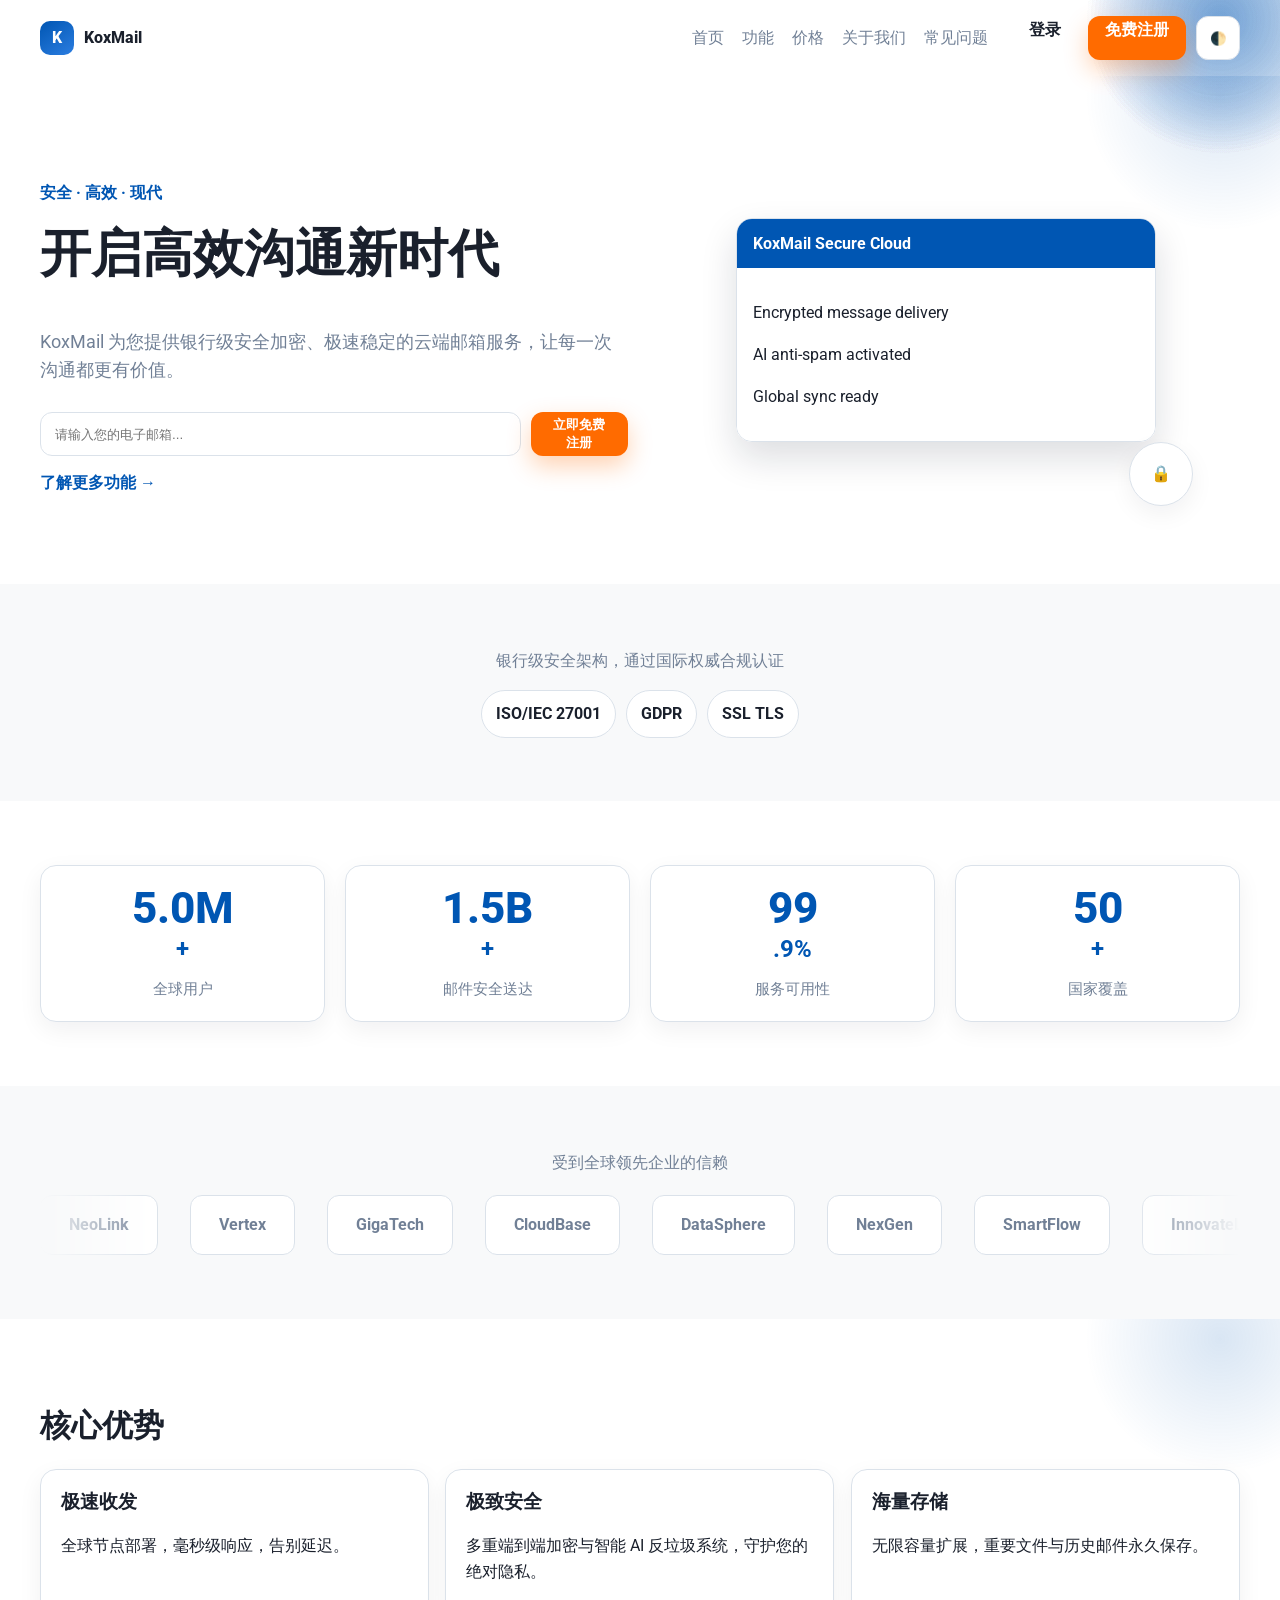
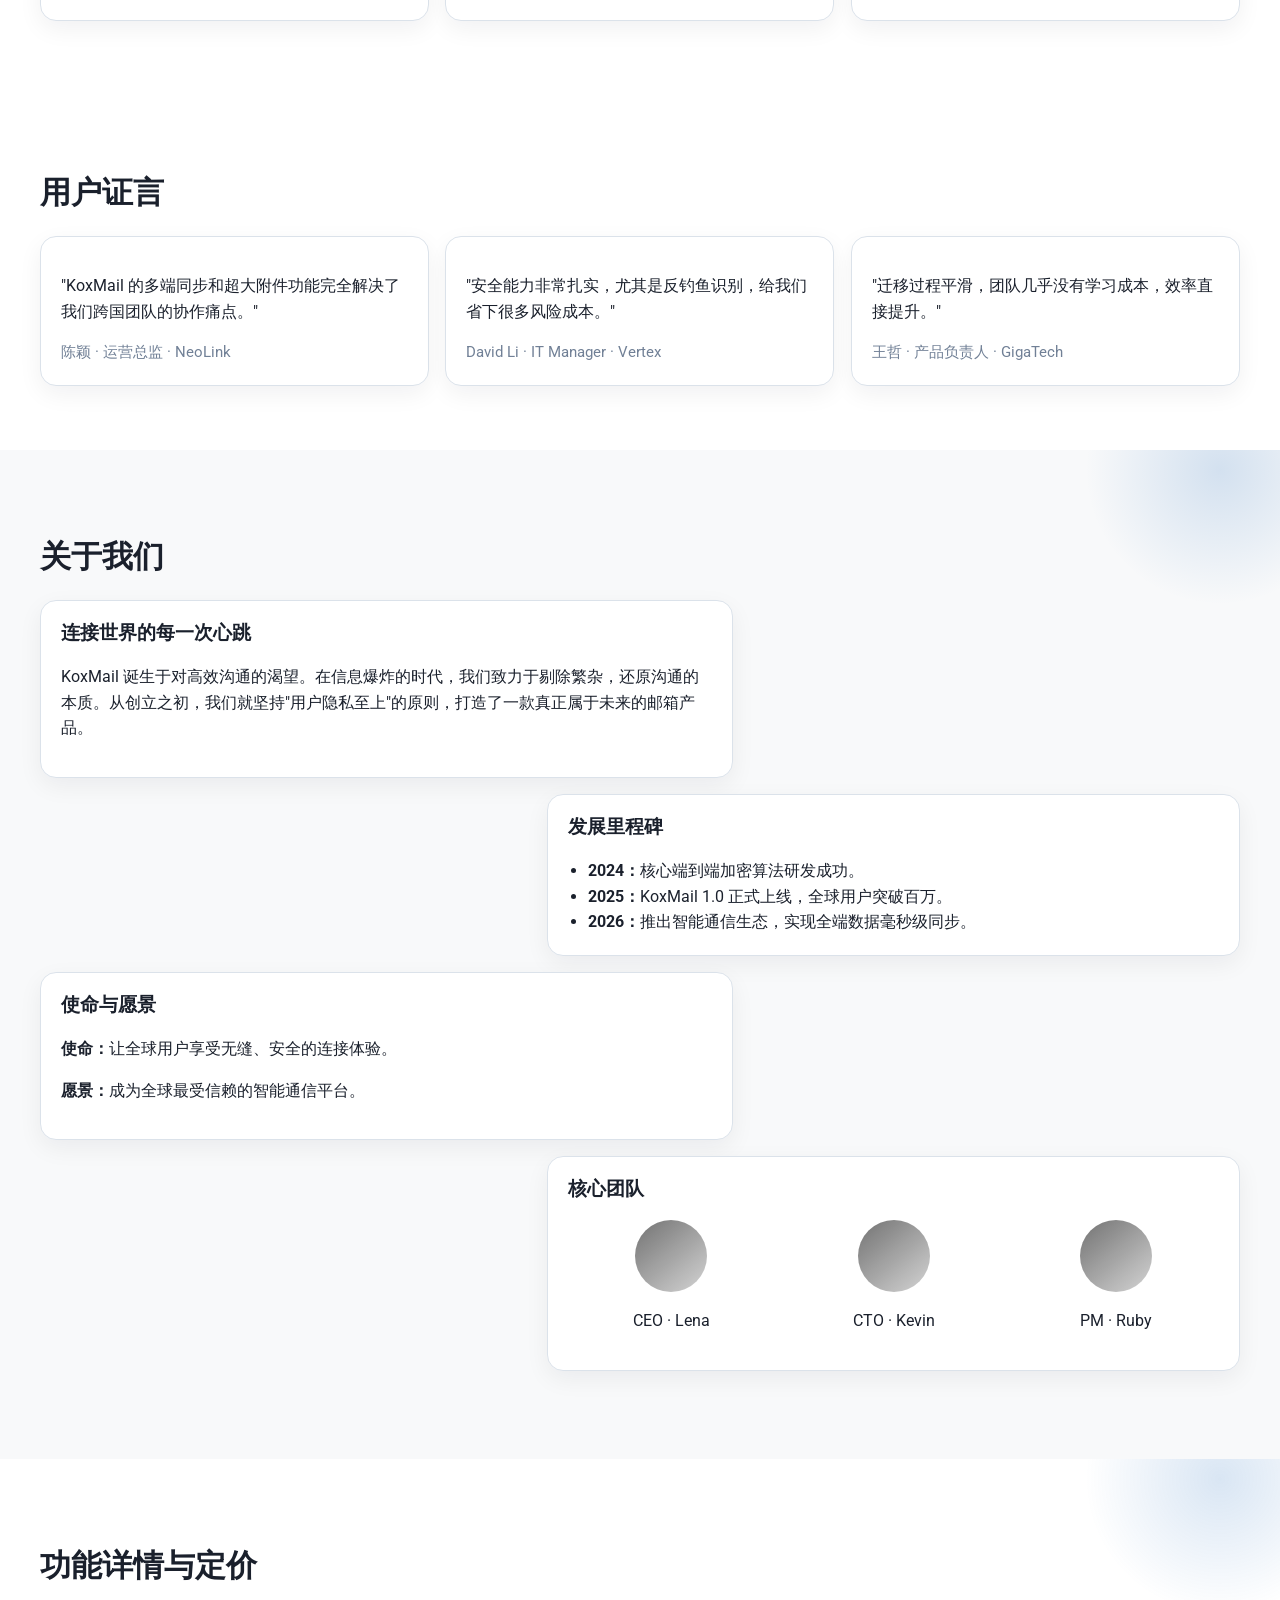
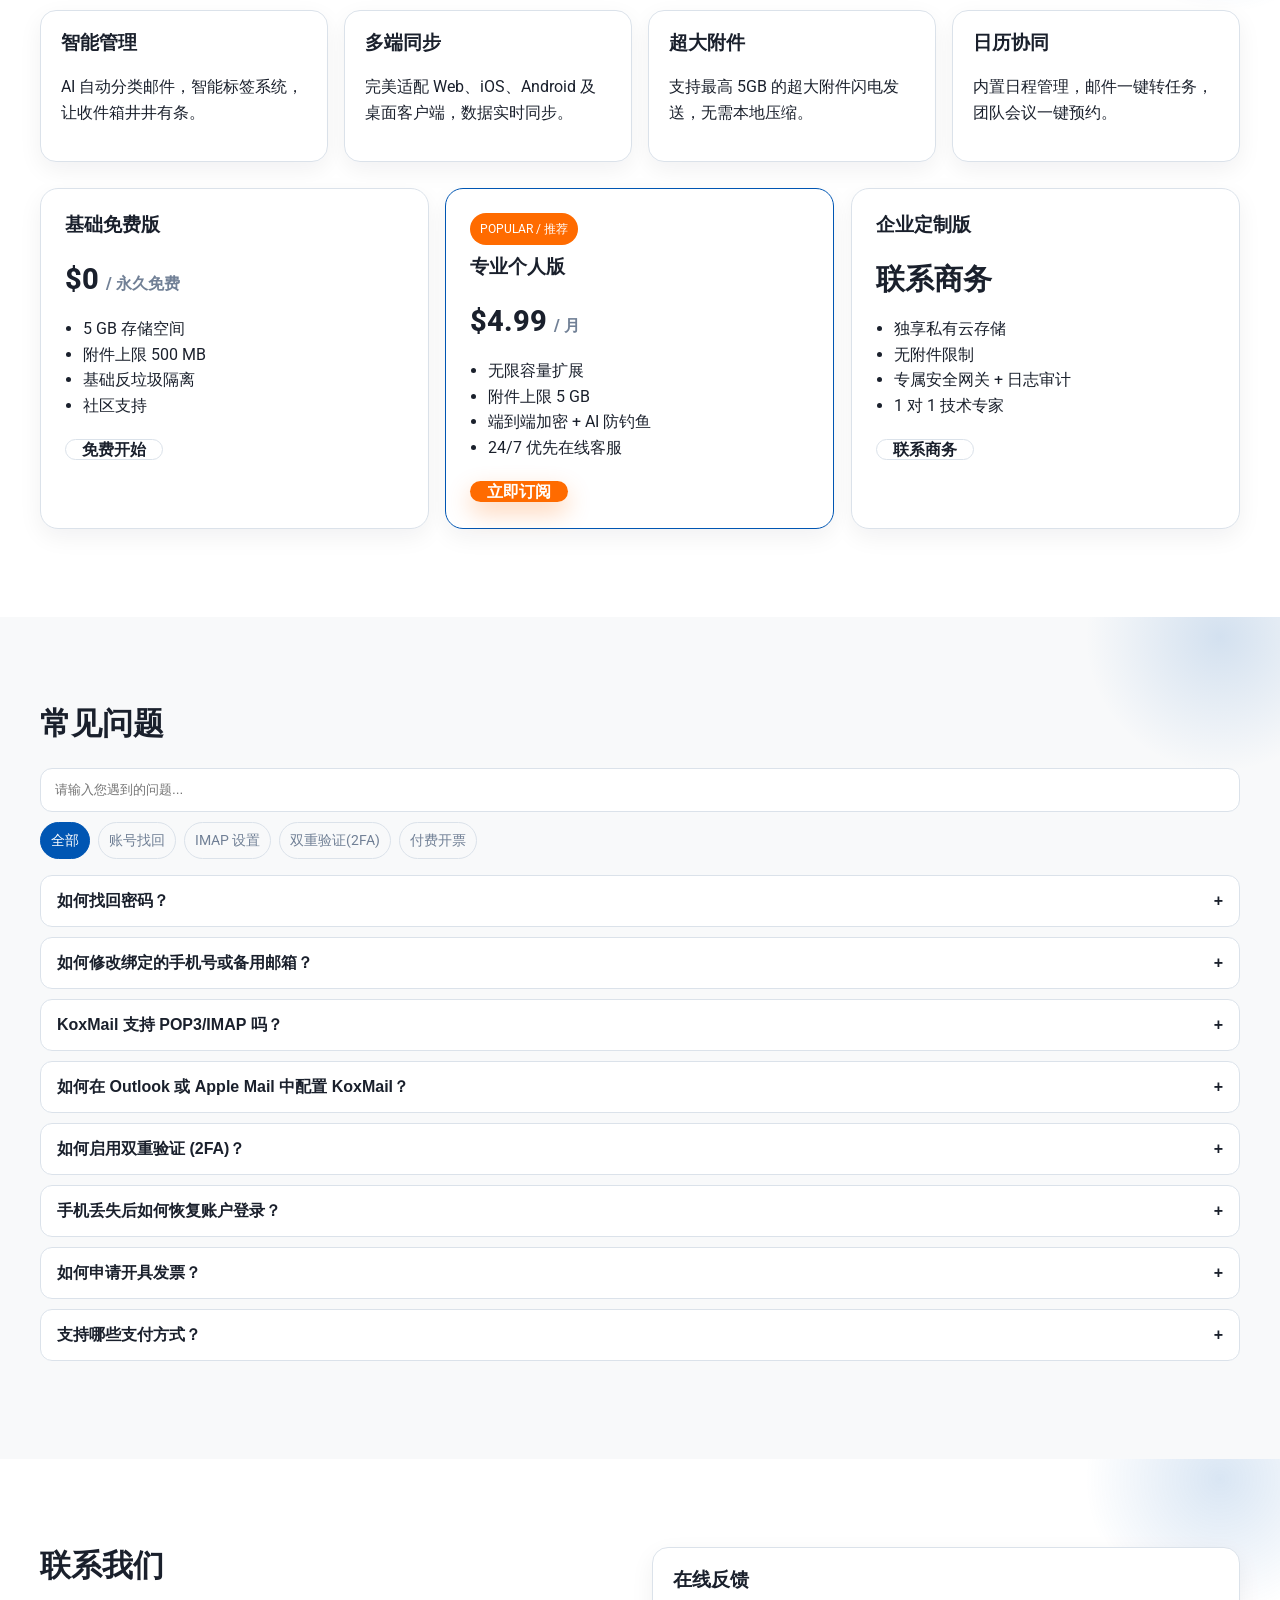
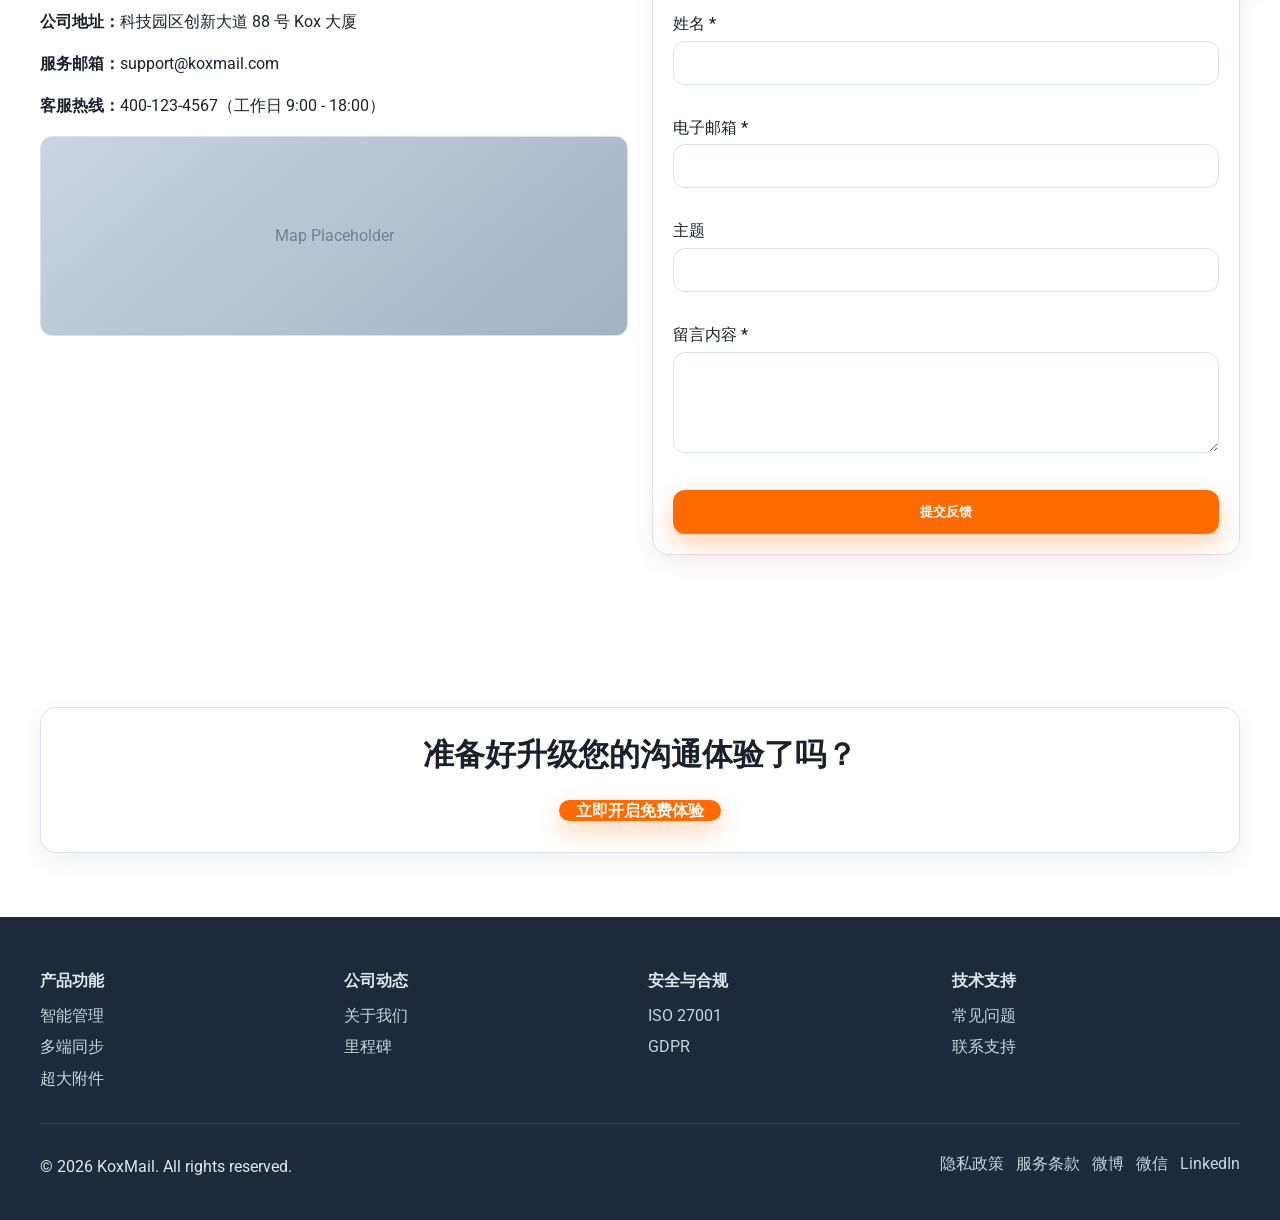
==== index.html @ 1d5b9216 "feat: 添加数据统计看板、合作伙伴轮播和FAQ标签筛选功能 1. 新增统计卡片网格布局与数字递增动画效果 2. 实现品牌logo无限滚动轮播组件 3. 为FAQ模块添加标签分类筛选功能 4. 补充" ====
<!doctype html>
<html lang="zh-CN">
<head>
  <meta charset="UTF-8">
  <meta name="viewport" content="width=device-width, initial-scale=1.0">
  <title>KoxMail - 安全高效的云端邮箱</title>
  <meta name="description" content="KoxMail 为您提供银行级安全加密、极速稳定的云端邮箱服务。">
  <link rel="preconnect" href="https://fonts.googleapis.com">
  <link rel="preconnect" href="https://fonts.gstatic.com" crossorigin>
  <link href="https://fonts.googleapis.com/css2?family=Roboto:wght@400;500;700;800&display=swap" rel="stylesheet">
  <link rel="stylesheet" href="styles.css">
</head>
<body>
  <header class="site-header" id="siteHeader">
    <div class="container header-inner">
      <a class="brand" href="index.html#home" aria-label="KoxMail 首页">
        <span class="brand-mark">K</span>
        <span class="brand-text">KoxMail</span>
      </a>

      <button class="menu-toggle" id="menuToggle" aria-expanded="false" aria-controls="mainNav" aria-label="打开导航">
        <span></span><span></span><span></span>
      </button>

      <nav class="nav" id="mainNav" aria-label="主导航">
        <a href="index.html#home">首页</a>
        <a href="index.html#features">功能</a>
        <a href="index.html#pricing">价格</a>
        <a href="index.html#about">关于我们</a>
        <a href="index.html#faq">常见问题</a>
      </nav>

      <div class="header-actions">
        <a class="btn btn-ghost" href="login.html">登录</a>
        <a class="btn btn-accent" href="register.html">免费注册</a>
        <button class="theme-toggle" id="themeToggle" aria-label="切换暗黑模式">🌓</button>
      </div>
    </div>
  </header>

  <main>
    <section class="hero section" id="home">
      <div class="container grid-2">
        <div class="hero-content">
          <p class="eyebrow">安全 · 高效 · 现代</p>
          <h1>开启高效沟通新时代</h1>
          <p class="lead">KoxMail 为您提供银行级安全加密、极速稳定的云端邮箱服务，让每一次沟通都更有价值。</p>
          <form class="hero-form" action="register.html" method="get" novalidate>
            <label class="sr-only" for="heroEmail">邮箱地址</label>
            <input id="heroEmail" type="email" placeholder="请输入您的电子邮箱..." aria-label="请输入您的电子邮箱">
            <button type="submit" class="btn btn-accent">立即免费注册</button>
          </form>
          <a class="link-arrow" href="index.html#features">了解更多功能 →</a>
        </div>
        <div class="hero-art">
          <div class="mock-mail">
            <div class="mail-top">KoxMail Secure Cloud</div>
            <div class="mail-body">
              <p>Encrypted message delivery</p>
              <p>AI anti-spam activated</p>
              <p>Global sync ready</p>
            </div>
          </div>
          <div class="shield">🔒</div>
        </div>
      </div>
    </section>

    <section class="trust section-sm">
      <div class="container">
        <p class="trust-text">银行级安全架构，通过国际权威合规认证</p>
        <div class="badges">
          <div class="badge">ISO/IEC 27001</div>
          <div class="badge">GDPR</div>
          <div class="badge">SSL TLS</div>
        </div>
      </div>
    </section>

    <section class="stats section-sm">
      <div class="container">
        <div class="stats-grid">
          <div class="stat-item">
            <span class="stat-number" data-target="5000000">0</span>
            <span class="stat-suffix">+</span>
            <p class="stat-label">全球用户</p>
          </div>
          <div class="stat-item">
            <span class="stat-number" data-target="1500000000">0</span>
            <span class="stat-suffix">+</span>
            <p class="stat-label">邮件安全送达</p>
          </div>
          <div class="stat-item">
            <span class="stat-number" data-target="99">0</span>
            <span class="stat-suffix">.9%</span>
            <p class="stat-label">服务可用性</p>
          </div>
          <div class="stat-item">
            <span class="stat-number" data-target="50">0</span>
            <span class="stat-suffix">+</span>
            <p class="stat-label">国家覆盖</p>
          </div>
        </div>
      </div>
    </section>

    <section class="partners section-sm">
      <div class="container">
        <p class="partners-label">受到全球领先企业的信赖</p>
        <div class="logo-carousel">
          <div class="logo-track">
            <div class="logo-item">NeoLink</div>
            <div class="logo-item">Vertex</div>
            <div class="logo-item">GigaTech</div>
            <div class="logo-item">CloudBase</div>
            <div class="logo-item">DataSphere</div>
            <div class="logo-item">NexGen</div>
            <div class="logo-item">SmartFlow</div>
            <div class="logo-item">InnovateLab</div>
          </div>
        </div>
      </div>
    </section>

    <section class="features section" id="features">
      <div class="container">
        <h2>核心优势</h2>
        <div class="cards-3">
          <article class="card feature-card">
            <h3>极速收发</h3>
            <p>全球节点部署，毫秒级响应，告别延迟。</p>
          </article>
          <article class="card feature-card">
            <h3>极致安全</h3>
            <p>多重端到端加密与智能 AI 反垃圾系统，守护您的绝对隐私。</p>
          </article>
          <article class="card feature-card">
            <h3>海量存储</h3>
            <p>无限容量扩展，重要文件与历史邮件永久保存。</p>
          </article>
        </div>
      </div>
    </section>

    <section class="testimonials section-sm">
      <div class="container">
        <h2>用户证言</h2>
        <div class="cards-3">
          <article class="card quote-card">
            <p>"KoxMail 的多端同步和超大附件功能完全解决了我们跨国团队的协作痛点。"</p>
            <div class="person">陈颖 · 运营总监 · NeoLink</div>
          </article>
          <article class="card quote-card">
            <p>"安全能力非常扎实，尤其是反钓鱼识别，给我们省下很多风险成本。"</p>
            <div class="person">David Li · IT Manager · Vertex</div>
          </article>
          <article class="card quote-card">
            <p>"迁移过程平滑，团队几乎没有学习成本，效率直接提升。"</p>
            <div class="person">王哲 · 产品负责人 · GigaTech</div>
          </article>
        </div>
      </div>
    </section>

    <section class="about section alt-bg" id="about">
      <div class="container">
        <h2>关于我们</h2>
        <div class="z-flow">
          <div class="card">
            <h3>连接世界的每一次心跳</h3>
            <p>KoxMail 诞生于对高效沟通的渴望。在信息爆炸的时代，我们致力于剔除繁杂，还原沟通的本质。从创立之初，我们就坚持"用户隐私至上"的原则，打造了一款真正属于未来的邮箱产品。</p>
          </div>
          <div class="card timeline">
            <h3>发展里程碑</h3>
            <ul>
              <li><strong>2024：</strong>核心端到端加密算法研发成功。</li>
              <li><strong>2025：</strong>KoxMail 1.0 正式上线，全球用户突破百万。</li>
              <li><strong>2026：</strong>推出智能通信生态，实现全端数据毫秒级同步。</li>
            </ul>
          </div>
          <div class="card">
            <h3>使命与愿景</h3>
            <p><strong>使命：</strong>让全球用户享受无缝、安全的连接体验。</p>
            <p><strong>愿景：</strong>成为全球最受信赖的智能通信平台。</p>
          </div>
          <div class="card team">
            <h3>核心团队</h3>
            <div class="team-grid">
              <div class="member"><span class="avatar"></span><p>CEO · Lena</p></div>
              <div class="member"><span class="avatar"></span><p>CTO · Kevin</p></div>
              <div class="member"><span class="avatar"></span><p>PM · Ruby</p></div>
            </div>
          </div>
        </div>
      </div>
    </section>

    <section class="pricing section" id="pricing">
      <div class="container">
        <h2>功能详情与定价</h2>
        <div class="cards-4">
          <article class="card">
            <h3>智能管理</h3>
            <p>AI 自动分类邮件，智能标签系统，让收件箱井井有条。</p>
          </article>
          <article class="card">
            <h3>多端同步</h3>
            <p>完美适配 Web、iOS、Android 及桌面客户端，数据实时同步。</p>
          </article>
          <article class="card">
            <h3>超大附件</h3>
            <p>支持最高 5GB 的超大附件闪电发送，无需本地压缩。</p>
          </article>
          <article class="card">
            <h3>日历协同</h3>
            <p>内置日程管理，邮件一键转任务，团队会议一键预约。</p>
          </article>
        </div>

        <div class="pricing-grid">
          <article class="price-card">
            <h3>基础免费版</h3>
            <p class="price">$0 <span>/ 永久免费</span></p>
            <ul>
              <li>5 GB 存储空间</li>
              <li>附件上限 500 MB</li>
              <li>基础反垃圾隔离</li>
              <li>社区支持</li>
            </ul>
            <a class="btn btn-outline" href="register.html">免费开始</a>
          </article>
          <article class="price-card featured">
            <p class="tag">POPULAR / 推荐</p>
            <h3>专业个人版</h3>
            <p class="price">$4.99 <span>/ 月</span></p>
            <ul>
              <li>无限容量扩展</li>
              <li>附件上限 5 GB</li>
              <li>端到端加密 + AI 防钓鱼</li>
              <li>24/7 优先在线客服</li>
            </ul>
            <a class="btn btn-accent" href="subscribe.html">立即订阅</a>
          </article>
          <article class="price-card">
            <h3>企业定制版</h3>
            <p class="price">联系商务</p>
            <ul>
              <li>独享私有云存储</li>
              <li>无附件限制</li>
              <li>专属安全网关 + 日志审计</li>
              <li>1 对 1 技术专家</li>
            </ul>
            <a class="btn btn-outline" href="business.html">联系商务</a>
          </article>
        </div>
      </div>
    </section>

    <section class="faq section alt-bg" id="faq">
      <div class="container">
        <h2>常见问题</h2>
        <div class="faq-top">
          <input type="search" id="faqSearch" placeholder="请输入您遇到的问题..." aria-label="FAQ 搜索">
          <div class="tags" id="faqTags">
            <span class="tag-btn active" data-filter="all">全部</span>
            <span class="tag-btn" data-filter="account">账号找回</span>
            <span class="tag-btn" data-filter="client">IMAP 设置</span>
            <span class="tag-btn" data-filter="security">双重验证(2FA)</span>
            <span class="tag-btn" data-filter="billing">付费开票</span>
          </div>
        </div>
        <div class="accordion" id="faqAccordion">
          <article class="accordion-item" data-category="account">
            <button class="accordion-trigger" aria-expanded="false">
              <span>如何找回密码？</span><span class="icon">+</span>
            </button>
            <div class="accordion-panel">
              <p>您可以通过登录页的"忘记密码"链接，通过注册时绑定的备用邮箱或安全手机号进行验证码重置。</p>
            </div>
          </article>
          <article class="accordion-item" data-category="account">
            <button class="accordion-trigger" aria-expanded="false">
              <span>如何修改绑定的手机号或备用邮箱？</span><span class="icon">+</span>
            </button>
            <div class="accordion-panel">
              <p>登录后进入 [设置] → [账户安全]，验证当前密码后即可修改绑定的手机号或备用邮箱地址。</p>
            </div>
          </article>
          <article class="accordion-item" data-category="client">
            <button class="accordion-trigger" aria-expanded="false">
              <span>KoxMail 支持 POP3/IMAP 吗？</span><span class="icon">+</span>
            </button>
            <div class="accordion-panel">
              <p>支持。您可以在 [设置]-[客户端授权] 中开启 IMAP/SMTP 服务，系统将为您生成专属的第三方客户端授权密码。</p>
            </div>
          </article>
          <article class="accordion-item" data-category="client">
            <button class="accordion-trigger" aria-expanded="false">
              <span>如何在 Outlook 或 Apple Mail 中配置 KoxMail？</span><span class="icon">+</span>
            </button>
            <div class="accordion-panel">
              <p>在客户端设置中选择 IMAP/SMTP，输入您的 KoxMail 邮箱地址和生成的授权码即可。服务器地址：imap.koxmail.com / smtp.koxmail.com。</p>
            </div>
          </article>
          <article class="accordion-item" data-category="security">
            <button class="accordion-trigger" aria-expanded="false">
              <span>如何启用双重验证 (2FA)？</span><span class="icon">+</span>
            </button>
            <div class="accordion-panel">
              <p>进入 [设置] → [账户安全] → [双重验证]，扫描二维码绑定 authenticator 应用，或使用手机短信验证作为备用方式。</p>
            </div>
          </article>
          <article class="accordion-item" data-category="security">
            <button class="accordion-trigger" aria-expanded="false">
              <span>手机丢失后如何恢复账户登录？</span><span class="icon">+</span>
            </button>
            <div class="accordion-panel">
              <p>如果您设置了备用邮箱，可通过备用邮箱获取验证码恢复登录。或联系 [技术支持中心] 提供身份证明进行人工恢复。</p>
            </div>
          </article>
          <article class="accordion-item" data-category="billing">
            <button class="accordion-trigger" aria-expanded="false">
              <span>如何申请开具发票？</span><span class="icon">+</span>
            </button>
            <div class="accordion-panel">
              <p>登录后进入 [账户] → [账单与订阅]，点击"申请发票"，填写企业开票信息，我们将在 3 个工作日内开具并发送至您的邮箱。</p>
            </div>
          </article>
          <article class="accordion-item" data-category="billing">
            <button class="accordion-trigger" aria-expanded="false">
              <span>支持哪些支付方式？</span><span class="icon">+</span>
            </button>
            <div class="accordion-panel">
              <p>我们支持 Visa、MasterCard、American Express 信用卡，以及支付宝、微信支付、企业对公转账等多种方式。</p>
            </div>
          </article>
        </div>
        <div class="empty-state" id="faqEmptyState" hidden>
          <p>未找到相关结果，试试其他关键词。</p>
          <a class="btn btn-outline" href="support.html">联系技术支持</a>
        </div>
      </div>
    </section>

    <section class="contact section" id="contact">
      <div class="container grid-2">
        <div class="contact-info">
          <h2>联系我们</h2>
          <p><strong>公司地址：</strong>科技园区创新大道 88 号 Kox 大厦</p>
          <p><strong>服务邮箱：</strong>support@koxmail.com</p>
          <p><strong>客服热线：</strong>400-123-4567（工作日 9:00 - 18:00）</p>
          <div class="map-placeholder" aria-label="地图占位图">Map Placeholder</div>
        </div>
        <div class="card">
          <h3>在线反馈</h3>
          <form id="contactForm" novalidate>
            <div class="field">
              <label for="name">姓名 *</label>
              <input id="name" name="name" required>
              <small class="error-msg"></small>
            </div>
            <div class="field">
              <label for="email">电子邮箱 *</label>
              <input id="email" name="email" type="email" required>
              <small class="error-msg"></small>
            </div>
            <div class="field">
              <label for="subject">主题</label>
              <input id="subject" name="subject">
              <small class="error-msg"></small>
            </div>
            <div class="field">
              <label for="message">留言内容 *</label>
              <textarea id="message" name="message" rows="5" required></textarea>
              <small class="error-msg"></small>
            </div>
            <button class="btn btn-accent full" id="contactSubmit" type="submit">
              <span class="btn-text">提交反馈</span>
              <span class="spinner" aria-hidden="true"></span>
            </button>
          </form>
          <div class="success-card" id="contactSuccess" hidden>
            <h4>提交成功</h4>
            <p>感谢您的反馈！我们的团队将在 24 小时内与您取得联系。</p>
          </div>
        </div>
      </div>
    </section>

    <section class="cta section-sm">
      <div class="container cta-box">
        <h2>准备好升级您的沟通体验了吗？</h2>
        <a class="btn btn-accent" href="register.html">立即开启免费体验</a>
      </div>
    </section>
  </main>

  <footer class="site-footer">
    <div class="container footer-grid">
      <div>
        <h4>产品功能</h4>
        <a href="index.html#features">智能管理</a>
        <a href="index.html#features">多端同步</a>
        <a href="index.html#pricing">超大附件</a>
      </div>
      <div>
        <h4>公司动态</h4>
        <a href="index.html#about">关于我们</a>
        <a href="index.html#about">里程碑</a>
      </div>
      <div>
        <h4>安全与合规</h4>
        <a href="privacy.html">ISO 27001</a>
        <a href="privacy.html">GDPR</a>
      </div>
      <div>
        <h4>技术支持</h4>
        <a href="index.html#faq">常见问题</a>
        <a href="support.html">联系支持</a>
      </div>
    </div>
    <div class="container footer-bottom">
      <p>© 2026 KoxMail. All rights reserved.</p>
      <div class="footer-links">
        <a href="privacy.html">隐私政策</a>
        <a href="terms.html">服务条款</a>
        <a href="support.html" aria-label="微博">微博</a>
        <a href="support.html" aria-label="微信公众号">微信</a>
        <a href="support.html" aria-label="LinkedIn">LinkedIn</a>
      </div>
    </div>
  </footer>

  <script src="script.js"></script>
</body>
</html>
---- styles.css ----
:root {
  --primary: #0056b3;
  --accent: #ff6b00;
  --bg: #ffffff;
  --bg-alt: #f8f9fa;
  --surface: #ffffff;
  --text: #1a202c;
  --text-muted: #718096;
  --border: #dbe2ea;
  --danger: #e53e3e;
  --header-bg: rgba(255, 255, 255, 0.9);
  --shadow-sm: 0 8px 24px rgba(16, 24, 40, 0.06);
  --shadow-md: 0 16px 36px rgba(16, 24, 40, 0.14);
}

[data-theme="dark"] {
  --bg: #0f172a;
  --bg-alt: #1e293b;
  --surface: #1e293b;
  --text: #f8fafc;
  --text-muted: #94a3b8;
  --border: #334155;
  --header-bg: rgba(15, 23, 42, 0.82);
  --shadow-sm: 0 8px 24px rgba(2, 8, 23, 0.44);
  --shadow-md: 0 16px 36px rgba(2, 8, 23, 0.6);
}

*,
*::before,
*::after {
  box-sizing: border-box;
}

html {
  scroll-behavior: smooth;
}

body {
  margin: 0;
  font-family: "PingFang SC", "Roboto", "Microsoft YaHei", sans-serif;
  background: var(--bg);
  color: var(--text);
  line-height: 1.6;
  animation: pageFadeIn 0.7s ease both;
}

a {
  color: inherit;
  text-decoration: none;
}

.container {
  width: min(1200px, calc(100% - 40px));
  margin: 0 auto;
}

.section {
  padding: 88px 0;
  position: relative;
  overflow: clip;
}

.section-sm {
  padding: 64px 0;
}

.alt-bg {
  background: var(--bg-alt);
}

h1, h2, h3, h4 {
  line-height: 1.25;
  margin-top: 0;
}

h1 {
  font-size: clamp(2rem, 4vw, 3.25rem);
  font-weight: 800;
}

h2 {
  font-size: clamp(1.65rem, 2.4vw, 2.25rem);
  margin-bottom: 24px;
}

h3 {
  font-size: 1.2rem;
  font-weight: 700;
}

.lead {
  font-size: 1.1rem;
  color: var(--text-muted);
}

.eyebrow {
  color: var(--primary);
  font-weight: 700;
}

.grid-2 {
  display: grid;
  grid-template-columns: repeat(12, 1fr);
  gap: 24px;
}

.grid-2 > :first-child,
.grid-2 > :last-child {
  grid-column: span 6;
}

.cards-3,
.cards-4,
.pricing-grid,
.footer-grid,
.team-grid {
  display: grid;
  gap: 16px;
}

.cards-3 {
  grid-template-columns: repeat(3, minmax(0, 1fr));
}

.cards-4 {
  grid-template-columns: repeat(4, minmax(0, 1fr));
}

.pricing-grid {
  margin-top: 26px;
  grid-template-columns: repeat(3, minmax(0, 1fr));
  align-items: stretch;
}

.footer-grid {
  grid-template-columns: repeat(4, minmax(0, 1fr));
}

.team-grid {
  grid-template-columns: repeat(3, minmax(0, 1fr));
}

.card {
  background: var(--surface);
  border: 1px solid var(--border);
  border-radius: 16px;
  padding: 20px;
  box-shadow: var(--shadow-sm);
}

.site-header {
  position: sticky;
  top: 0;
  z-index: 30;
  transition: background 0.35s ease, box-shadow 0.35s ease, backdrop-filter 0.35s ease, transform 0.35s ease;
}

.site-header.is-scrolled {
  background: var(--header-bg);
  backdrop-filter: blur(10px);
  box-shadow: var(--shadow-sm);
  transform: translateY(0);
}

.header-inner {
  min-height: 76px;
  display: flex;
  align-items: center;
  gap: 24px;
}

.brand {
  display: inline-flex;
  align-items: center;
  gap: 10px;
  font-weight: 800;
}

.brand-mark {
  width: 34px;
  height: 34px;
  border-radius: 10px;
  display: grid;
  place-items: center;
  color: #fff;
  background: linear-gradient(145deg, var(--primary), #2b7de0);
}

.nav {
  margin-left: auto;
  display: inline-flex;
  gap: 18px;
}

.nav a {
  position: relative;
  color: var(--text-muted);
  font-weight: 500;
  transition: color 0.25s ease;
}

.nav a::after {
  content: "";
  position: absolute;
  left: 0;
  bottom: -6px;
  width: 100%;
  height: 2px;
  transform: scaleX(0);
  transform-origin: left;
  transition: transform 0.2s ease;
  background: var(--primary);
}

.nav a:hover {
  color: var(--primary);
}

.nav a:hover::after {
  transform: scaleX(1);
}

.header-actions {
  display: inline-flex;
  align-items: center;
  gap: 10px;
}

.btn {
  min-height: 44px;
  border-radius: 12px;
  border: 1px solid transparent;
  padding: 0 16px;
  font-weight: 700;
  cursor: pointer;
  transition: transform 0.28s cubic-bezier(0.22, 1, 0.36, 1), box-shadow 0.28s ease, background 0.25s ease, filter 0.25s ease;
}

.btn:hover {
  transform: translateY(-2px) scale(1.01);
  filter: brightness(1.02);
}

.btn-ghost {
  color: var(--text);
  background: transparent;
}

.btn-accent {
  color: #fff;
  background: var(--accent);
  box-shadow: 0 10px 24px rgba(255, 107, 0, 0.3);
}

.btn-outline {
  color: var(--text);
  border-color: var(--border);
  background: transparent;
}

.theme-toggle {
  min-height: 44px;
  min-width: 44px;
  border-radius: 12px;
  border: 1px solid var(--border);
  background: var(--surface);
  color: var(--text);
  cursor: pointer;
  transition: transform 0.28s ease, box-shadow 0.28s ease;
}

.theme-toggle:hover {
  transform: translateY(-2px) rotate(-8deg);
  box-shadow: var(--shadow-sm);
}

.hero-form {
  margin: 28px 0 14px;
  display: flex;
  gap: 10px;
}

input, textarea {
  width: 100%;
  color: var(--text);
  border-radius: 12px;
  border: 1px solid var(--border);
  background: var(--surface);
  padding: 12px 14px;
  min-height: 44px;
  outline: none;
}

select {
  width: 100%;
  color: var(--text);
  border-radius: 12px;
  border: 1px solid var(--border);
  background: var(--surface);
  padding: 12px 14px;
  min-height: 44px;
  outline: none;
}

input:focus, textarea:focus, select:focus {
  border-color: var(--primary);
  box-shadow: 0 0 0 4px rgba(0, 86, 179, 0.15);
}

.hero-art {
  display: grid;
  align-content: center;
  justify-items: center;
  position: relative;
  perspective: 1000px;
}

.mock-mail {
  width: min(420px, 100%);
  border-radius: 16px;
  overflow: hidden;
  box-shadow: var(--shadow-md);
  border: 1px solid var(--border);
  animation: floatY 4.8s ease-in-out infinite;
  transform-style: preserve-3d;
}

.mail-top {
  padding: 12px 16px;
  background: var(--primary);
  color: #fff;
  font-weight: 700;
}

.mail-body {
  background: var(--surface);
  padding: 16px;
}

.shield {
  position: absolute;
  right: 8%;
  bottom: -10px;
  width: 64px;
  height: 64px;
  border-radius: 50%;
  display: grid;
  place-items: center;
  background: var(--surface);
  border: 1px solid var(--border);
  box-shadow: var(--shadow-sm);
  animation: pulseShield 2.8s ease-in-out infinite;
}

.trust {
  background: var(--bg-alt);
}

.trust-text {
  text-align: center;
  color: var(--text-muted);
  margin-top: 0;
}

.badges {
  display: flex;
  justify-content: center;
  flex-wrap: wrap;
  gap: 10px;
}

.badge {
  border-radius: 999px;
  border: 1px solid var(--border);
  background: var(--surface);
  padding: 10px 14px;
  font-weight: 700;
  transition: transform 0.24s ease, box-shadow 0.24s ease;
}

.badge:hover {
  transform: translateY(-2px);
  box-shadow: var(--shadow-sm);
}

.feature-card {
  transition: transform 0.3s cubic-bezier(0.22, 1, 0.36, 1), box-shadow 0.3s ease;
}

.feature-card:hover {
  transform: translateY(-4px);
  box-shadow: var(--shadow-md);
}

.quote-card .person {
  margin-top: 12px;
  color: var(--text-muted);
  font-size: 0.95rem;
}

.z-flow {
  display: grid;
  grid-template-columns: repeat(12, 1fr);
  gap: 16px;
}

.z-flow > :nth-child(odd) {
  grid-column: 1 / span 7;
}

.z-flow > :nth-child(even) {
  grid-column: 6 / -1;
}

.timeline ul {
  margin: 0;
  padding-left: 20px;
}

.member {
  text-align: center;
}

.avatar {
  display: block;
  margin: 0 auto 8px;
  width: 72px;
  height: 72px;
  border-radius: 50%;
  background: linear-gradient(140deg, #64748b, #cbd5e1);
  filter: saturate(0);
  transition: filter 0.2s ease;
}

.member:hover .avatar {
  filter: saturate(1);
}

.price-card {
  border-radius: 18px;
  padding: 24px;
  background: var(--surface);
  border: 1px solid var(--border);
  box-shadow: var(--shadow-sm);
  transition: transform 0.35s cubic-bezier(0.22, 1, 0.36, 1), box-shadow 0.35s ease, border-color 0.25s ease;
}

.price-card:hover {
  transform: translateY(-4px);
  box-shadow: var(--shadow-md);
}

.price-card .price {
  font-size: 1.8rem;
  margin: 10px 0 14px;
  font-weight: 800;
}

.price-card .price span {
  font-size: 1rem;
  color: var(--text-muted);
}

.price-card ul {
  margin: 0 0 18px 18px;
  padding: 0;
}

.featured {
  transform: scale(1.05);
  border-color: var(--primary);
  position: relative;
  animation: glowCard 3.2s ease-in-out infinite;
}

.tag {
  display: inline-block;
  border-radius: 999px;
  background: var(--accent);
  color: #fff;
  padding: 6px 10px;
  font-size: 0.78rem;
  margin: 0 0 10px;
}

.faq-top {
  display: grid;
  gap: 10px;
  margin-bottom: 16px;
}

.tags {
  display: flex;
  flex-wrap: wrap;
  gap: 8px;
}

.tags span {
  border: 1px solid var(--border);
  border-radius: 999px;
  padding: 6px 10px;
  font-size: 0.9rem;
  color: var(--text-muted);
}

.accordion-item {
  border: 1px solid var(--border);
  border-radius: 12px;
  background: var(--surface);
  margin-bottom: 10px;
  overflow: hidden;
  transition: border-color 0.25s ease, transform 0.25s ease, box-shadow 0.25s ease;
}

.accordion-item:hover {
  transform: translateY(-2px);
  box-shadow: var(--shadow-sm);
}

.accordion-trigger {
  width: 100%;
  border: 0;
  background: transparent;
  color: var(--text);
  min-height: 50px;
  padding: 14px 16px;
  display: flex;
  justify-content: space-between;
  align-items: center;
  cursor: pointer;
  font-size: 1rem;
  font-weight: 700;
}

.accordion-panel {
  max-height: 0;
  overflow: hidden;
  transition: max-height 0.28s ease;
}

.accordion-panel p {
  margin: 0;
  padding: 0 16px 16px;
  color: var(--text-muted);
}

.accordion-item.is-open .accordion-trigger {
  color: var(--primary);
}

.accordion-item.is-open .icon {
  transform: rotate(45deg);
}

.icon {
  transition: transform 0.3s cubic-bezier(0.22, 1, 0.36, 1);
}

.empty-state {
  border: 1px dashed var(--border);
  border-radius: 12px;
  padding: 20px;
  text-align: center;
}

.map-placeholder {
  margin-top: 18px;
  min-height: 200px;
  border-radius: 12px;
  border: 1px solid var(--border);
  display: grid;
  place-items: center;
  color: var(--text-muted);
  background: linear-gradient(140deg, #cbd5e1, #94a3b8);
  background-size: 140% 140%;
  animation: mapFlow 10s ease-in-out infinite;
}

.field {
  margin-bottom: 12px;
}

.field label {
  display: inline-block;
  margin-bottom: 4px;
  font-weight: 500;
}

.field.invalid input,
.field.invalid textarea {
  border-color: var(--danger);
}

.field.invalid .error-msg {
  color: var(--danger);
}

.error-msg {
  display: block;
  min-height: 18px;
  font-size: 0.85rem;
}

.full {
  width: 100%;
  display: inline-flex;
  align-items: center;
  justify-content: center;
  gap: 8px;
}

.spinner {
  width: 14px;
  height: 14px;
  border-radius: 50%;
  border: 2px solid rgba(255, 255, 255, 0.45);
  border-top-color: #fff;
  display: none;
}

.btn.is-loading .spinner {
  display: inline-block;
  animation: spin 0.8s linear infinite;
}

.btn:disabled {
  opacity: 0.8;
  cursor: not-allowed;
}

.success-card {
  border-radius: 12px;
  border: 1px solid #22c55e55;
  background: #22c55e20;
  padding: 16px;
  animation: successPop 0.45s cubic-bezier(0.22, 1, 0.36, 1) both;
}

.cta-box {
  border-radius: 16px;
  text-align: center;
  background: var(--surface);
  border: 1px solid var(--border);
  box-shadow: var(--shadow-sm);
  padding: 28px;
  transition: transform 0.35s ease, box-shadow 0.35s ease;
}

.cta-box:hover {
  transform: translateY(-3px);
  box-shadow: var(--shadow-md);
}

.site-footer {
  background: #1e293b;
  color: #e2e8f0;
  padding: 54px 0 24px;
}

.site-footer h4 {
  margin-bottom: 12px;
}

.site-footer a {
  display: block;
  color: #cbd5e1;
  margin-bottom: 6px;
  transition: color 0.22s ease, transform 0.22s ease;
}

.site-footer a:hover {
  color: #ffffff;
  transform: translateX(2px);
}

.footer-bottom {
  margin-top: 26px;
  border-top: 1px solid #334155;
  padding-top: 14px;
  display: flex;
  gap: 14px;
  justify-content: space-between;
  align-items: center;
  flex-wrap: wrap;
}

.footer-links {
  display: inline-flex;
  flex-wrap: wrap;
  gap: 12px;
}

.menu-toggle {
  display: none;
  min-height: 44px;
  min-width: 44px;
  border: 1px solid var(--border);
  border-radius: 12px;
  background: var(--surface);
}

.menu-toggle span {
  display: block;
  width: 18px;
  height: 2px;
  margin: 3px auto;
  background: var(--text);
}

.link-arrow {
  color: var(--primary);
  font-weight: 700;
}

.sr-only {
  position: absolute;
  width: 1px;
  height: 1px;
  margin: -1px;
  padding: 0;
  overflow: hidden;
  border: 0;
  clip: rect(0 0 0 0);
}

.subpage-main {
  min-height: calc(100vh - 210px);
}

.sub-hero {
  background: linear-gradient(180deg, var(--bg-alt), transparent);
}

.breadcrumb {
  margin-top: 0;
  margin-bottom: 10px;
  color: var(--text-muted);
  font-size: 0.95rem;
}

.breadcrumb a {
  color: var(--primary);
}

.sub-grid {
  display: grid;
  grid-template-columns: repeat(12, 1fr);
  gap: 20px;
}

.sub-grid > *:first-child {
  grid-column: span 7;
}

.sub-grid > *:last-child {
  grid-column: span 5;
}

.simple-form {
  display: grid;
  gap: 6px;
}

.muted-line {
  color: var(--text-muted);
}

.doc-wrap {
  max-width: 900px;
}

.doc-wrap h2 {
  margin-top: 26px;
  margin-bottom: 8px;
}

.doc-wrap h2:first-child {
  margin-top: 0;
}

.doc-list {
  margin: 0;
  padding-left: 18px;
}

.doc-list li {
  margin-bottom: 8px;
}

.fade-in {
  animation: fadeInUp 0.5s ease both;
}

.reveal {
  opacity: 0;
  transform: translateY(22px) scale(0.985);
  transition: opacity 0.7s cubic-bezier(0.22, 1, 0.36, 1), transform 0.7s cubic-bezier(0.22, 1, 0.36, 1);
  transition-delay: var(--reveal-delay, 0ms);
  will-change: transform, opacity;
}

.reveal.reveal-in {
  opacity: 1;
  transform: translateY(0) scale(1);
}

.section-glow::before {
  content: "";
  position: absolute;
  width: 280px;
  height: 280px;
  border-radius: 50%;
  background: radial-gradient(circle, rgba(0, 86, 179, 0.15), transparent 68%);
  top: -120px;
  right: -80px;
  pointer-events: none;
  animation: glowDrift 7s ease-in-out infinite;
}

@keyframes spin {
  to { transform: rotate(360deg); }
}

@keyframes fadeInUp {
  from {
    opacity: 0;
    transform: translateY(12px);
  }
  to {
    opacity: 1;
    transform: translateY(0);
  }
}

@keyframes pageFadeIn {
  from {
    opacity: 0;
  }
  to {
    opacity: 1;
  }
}

@keyframes floatY {
  0%, 100% {
    transform: translateY(0px) rotateX(0deg);
  }
  50% {
    transform: translateY(-8px) rotateX(1.5deg);
  }
}

@keyframes pulseShield {
  0%, 100% {
    transform: scale(1);
    box-shadow: var(--shadow-sm);
  }
  50% {
    transform: scale(1.06);
    box-shadow: var(--shadow-md);
  }
}

@keyframes glowCard {
  0%, 100% {
    box-shadow: 0 14px 34px rgba(0, 86, 179, 0.18);
  }
  50% {
    box-shadow: 0 18px 42px rgba(0, 86, 179, 0.3);
  }
}

@keyframes mapFlow {
  0%, 100% {
    background-position: 0% 50%;
  }
  50% {
    background-position: 100% 50%;
  }
}

@keyframes successPop {
  from {
    opacity: 0;
    transform: translateY(8px) scale(0.96);
  }
  to {
    opacity: 1;
    transform: translateY(0) scale(1);
  }
}

@keyframes glowDrift {
  0%, 100% {
    transform: translate(0, 0);
  }
  50% {
    transform: translate(-12px, 10px);
  }
}

@media (prefers-reduced-motion: reduce) {
  *,
  *::before,
  *::after {
    animation: none !important;
    transition-duration: 1ms !important;
    transition-delay: 0ms !important;
  }
}

@media (max-width: 1199px) {
  .cards-4 {
    grid-template-columns: repeat(2, minmax(0, 1fr));
  }

  .cards-3 {
    grid-template-columns: repeat(2, minmax(0, 1fr));
  }

  .pricing-grid {
    grid-template-columns: 1fr;
    gap: 20px;
  }

  .featured {
    transform: none;
  }

  .z-flow > * {
    grid-column: 1 / -1;
  }

  .nav {
    position: fixed;
    top: 76px;
    right: 12px;
    width: min(320px, calc(100% - 24px));
    background: var(--surface);
    border: 1px solid var(--border);
    border-radius: 12px;
    box-shadow: var(--shadow-md);
    padding: 12px;
    display: none;
    flex-direction: column;
  }

  .nav.is-open {
    display: flex;
  }

  .menu-toggle {
    display: inline-block;
    margin-left: auto;
  }
}

@media (max-width: 767px) {
  .container {
    width: min(1200px, calc(100% - 24px));
  }

  .section {
    padding: 68px 0;
  }

  .section-sm {
    padding: 48px 0;
  }

  .grid-2 > * {
    grid-column: 1 / -1;
  }

  .cards-3,
  .cards-4,
  .footer-grid,
  .team-grid {
    grid-template-columns: 1fr;
  }

  .header-actions .btn-ghost {
    display: none;
  }

  .hero-form {
    flex-direction: column;
  }

  .btn,
  .theme-toggle {
    width: 100%;
  }

  .sub-grid > * {
    grid-column: 1 / -1;
  }
}

.stats-grid {
  display: grid;
  grid-template-columns: repeat(4, 1fr);
  gap: 20px;
  text-align: center;
}

.stat-item {
  padding: 20px;
  background: var(--surface);
  border: 1px solid var(--border);
  border-radius: 16px;
  box-shadow: var(--shadow-sm);
  transition: transform 0.3s ease, box-shadow 0.3s ease;
}

.stat-item:hover {
  transform: translateY(-4px);
  box-shadow: var(--shadow-md);
}

.stat-number {
  display: block;
  font-size: clamp(2rem, 3.5vw, 2.75rem);
  font-weight: 800;
  color: var(--primary);
  line-height: 1;
}

.stat-suffix {
  font-size: 1.5rem;
  font-weight: 700;
  color: var(--primary);
}

.stat-label {
  margin: 8px 0 0;
  color: var(--text-muted);
  font-size: 0.95rem;
}

.partners {
  background: var(--bg-alt);
}

.partners-label {
  text-align: center;
  color: var(--text-muted);
  margin-top: 0;
  margin-bottom: 20px;
}

.logo-carousel {
  overflow: hidden;
  position: relative;
  mask-image: linear-gradient(to right, transparent, black 10%, black 90%, transparent);
  -webkit-mask-image: linear-gradient(to right, transparent, black 10%, black 90%, transparent);
}

.logo-track {
  display: flex;
  gap: 32px;
  animation: logoScroll 30s linear infinite;
  width: max-content;
}

.logo-track:hover {
  animation-play-state: paused;
}

.logo-item {
  flex-shrink: 0;
  padding: 16px 28px;
  background: var(--surface);
  border: 1px solid var(--border);
  border-radius: 12px;
  font-weight: 700;
  color: var(--text-muted);
  white-space: nowrap;
  transition: color 0.25s ease, border-color 0.25s ease, transform 0.25s ease;
}

.logo-item:hover {
  color: var(--primary);
  border-color: var(--primary);
  transform: scale(1.05);
}

@keyframes logoScroll {
  0% {
    transform: translateX(0);
  }
  100% {
    transform: translateX(calc(-50% - 16px));
  }
}

.tag-btn {
  border: 1px solid var(--border);
  border-radius: 999px;
  padding: 6px 12px;
  font-size: 0.9rem;
  color: var(--text-muted);
  cursor: pointer;
  background: transparent;
  transition: all 0.25s ease;
}

.tag-btn:hover {
  border-color: var(--primary);
  color: var(--primary);
}

.tag-btn.active {
  background: var(--primary);
  border-color: var(--primary);
  color: #fff;
}

@media (max-width: 767px) {
  .stats-grid {
    grid-template-columns: repeat(2, 1fr);
  }

  .logo-item {
    padding: 12px 20px;
    font-size: 0.9rem;
  }
}
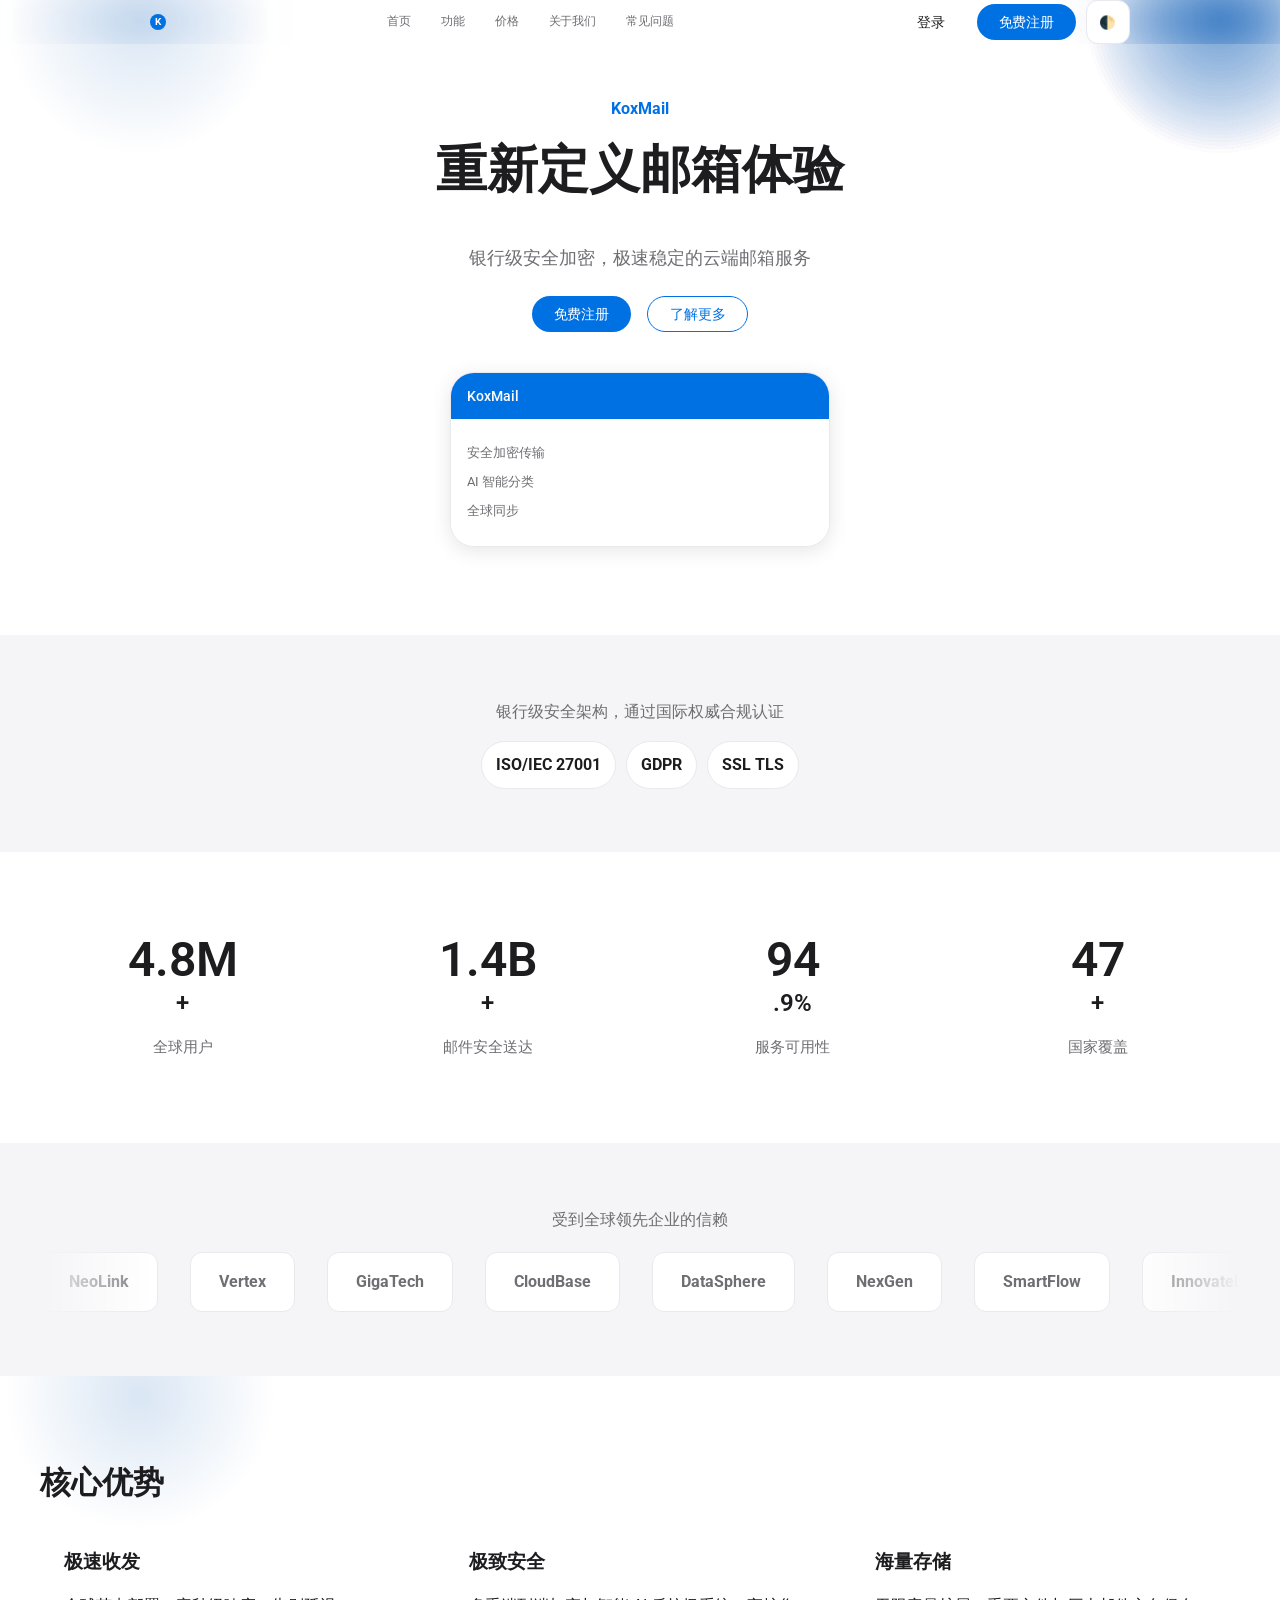
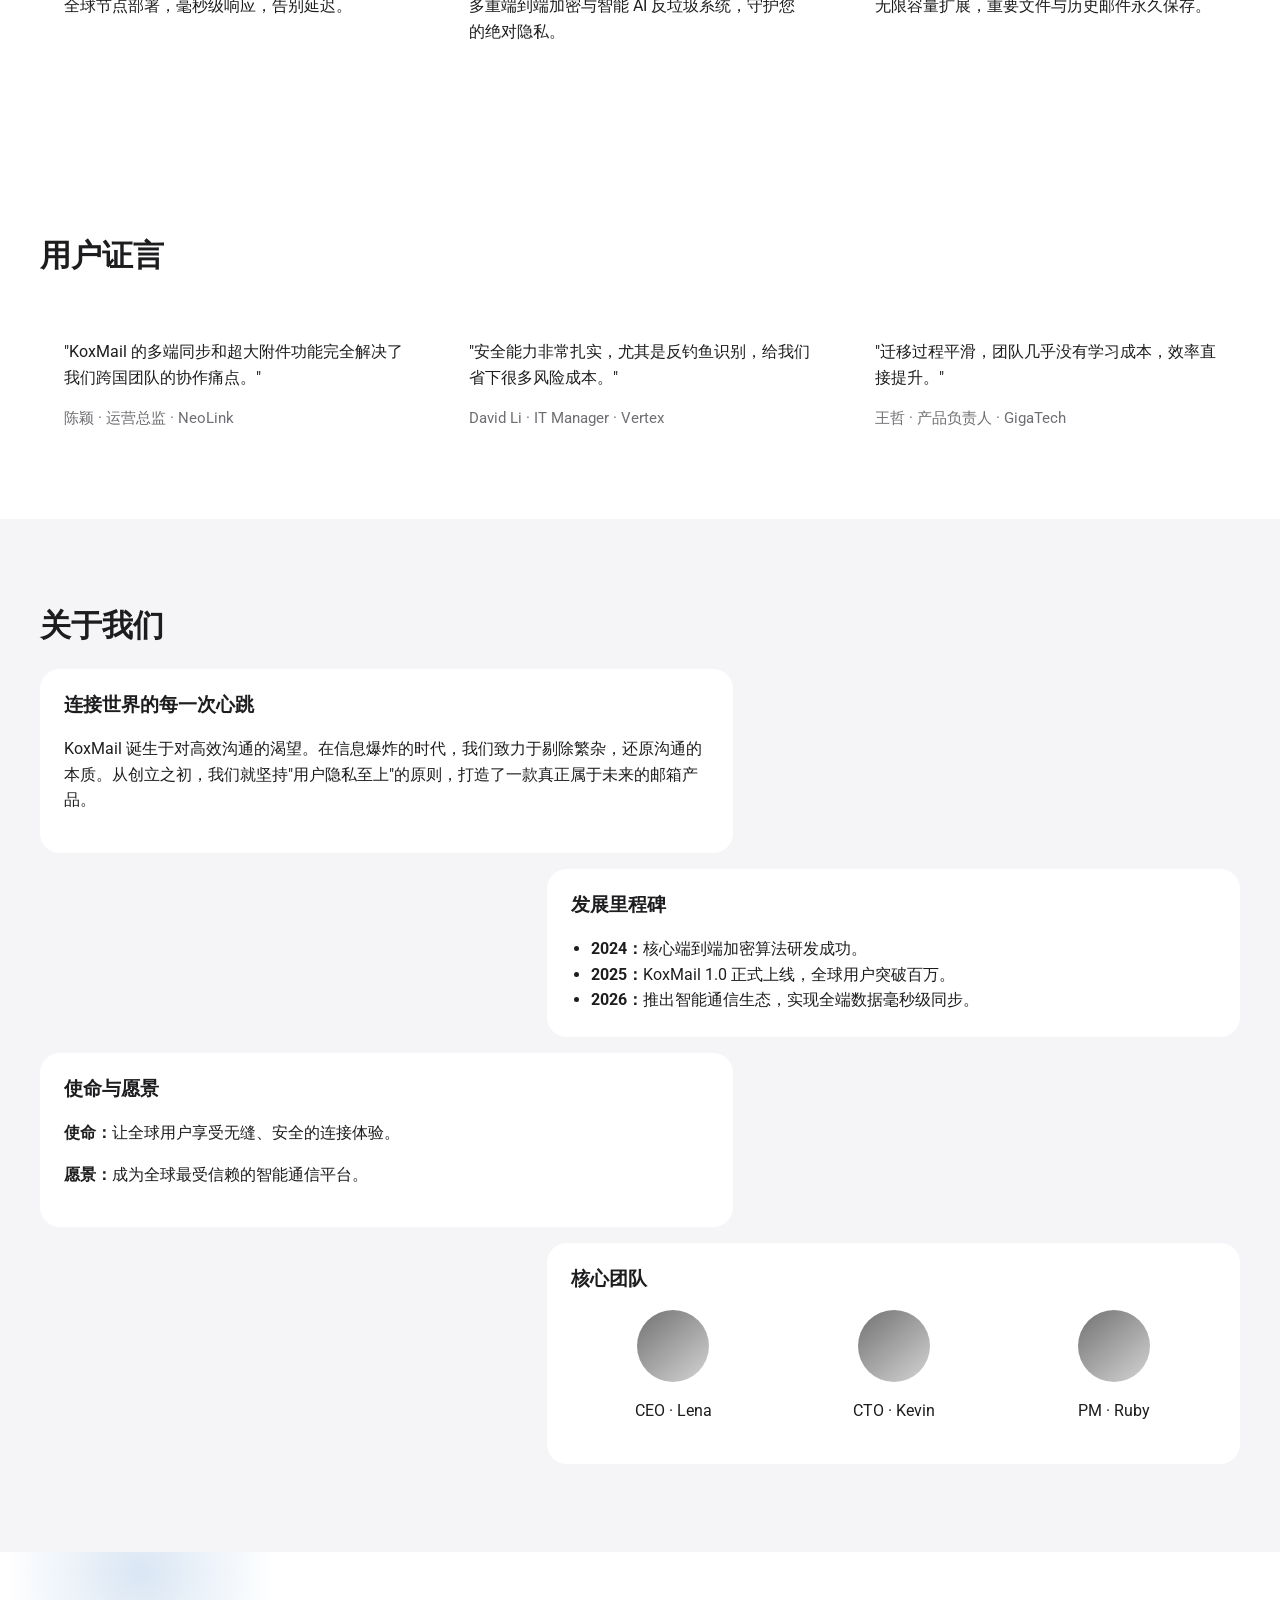
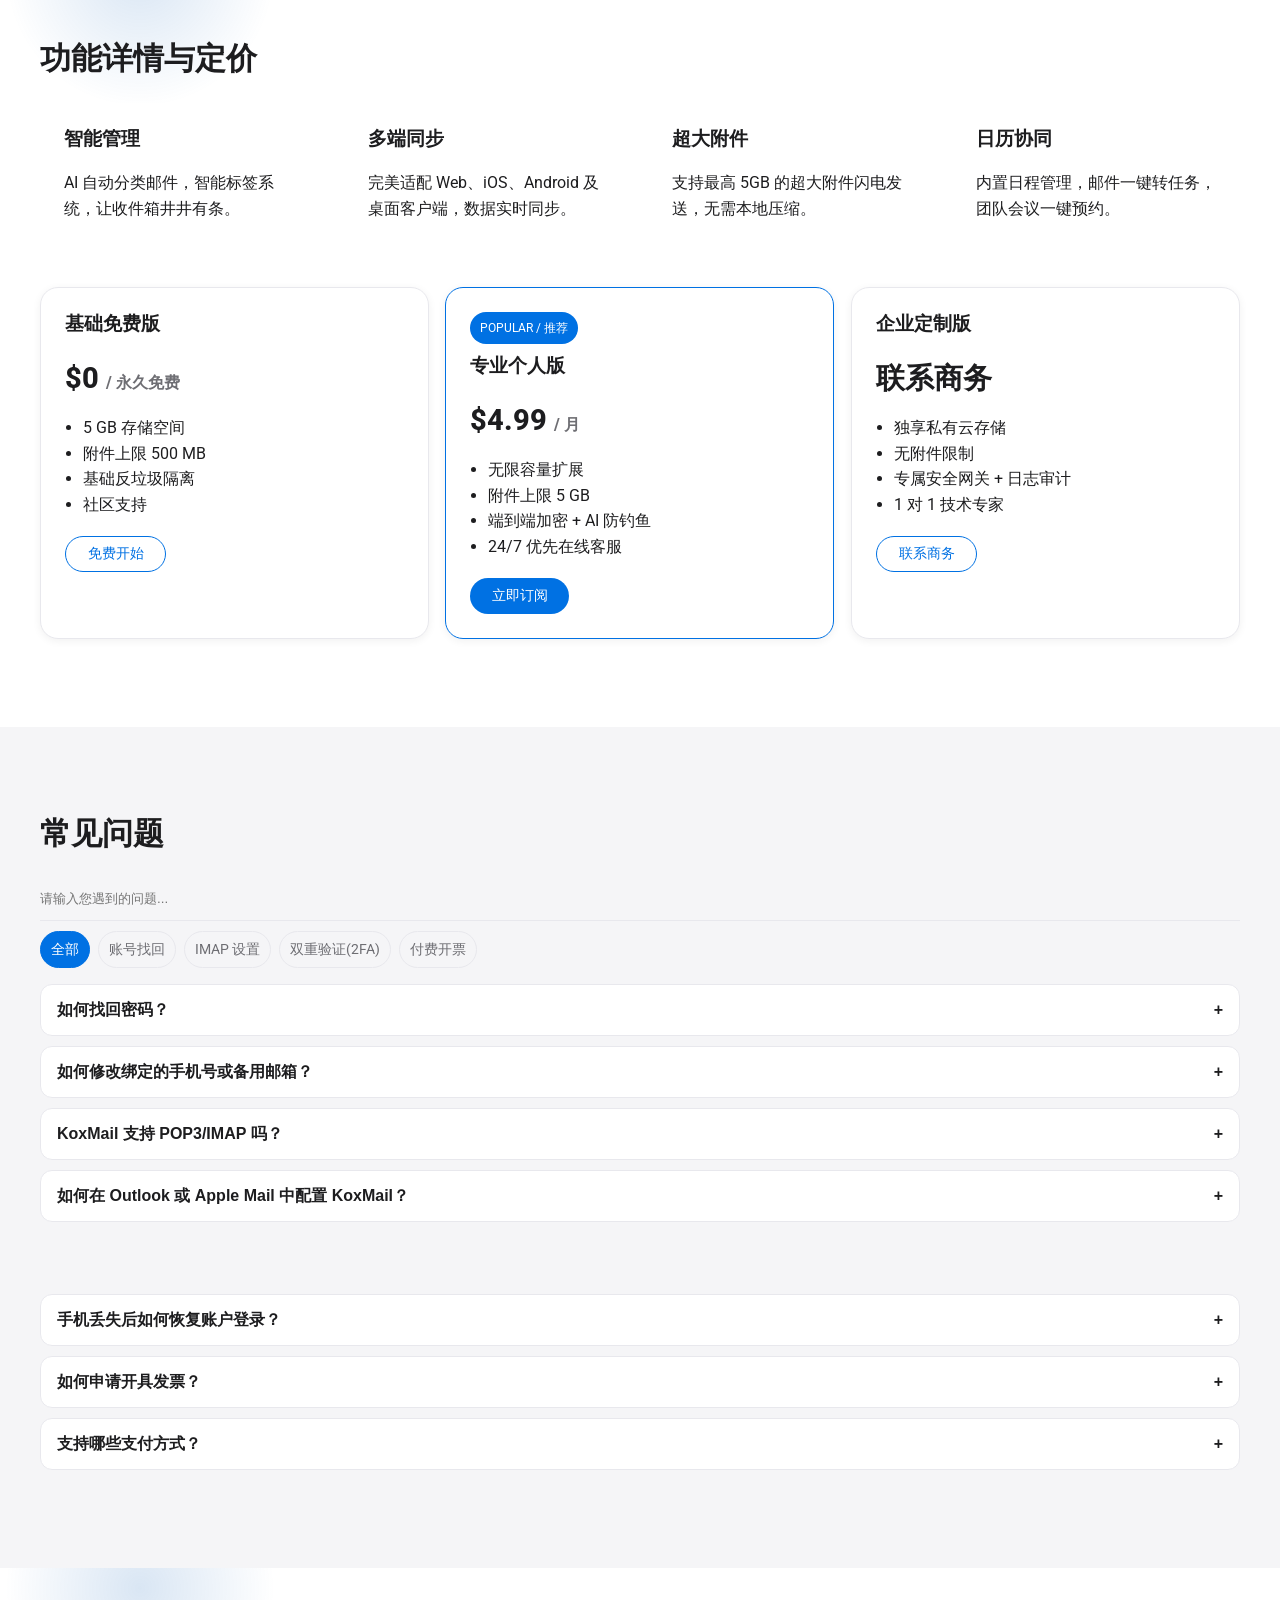
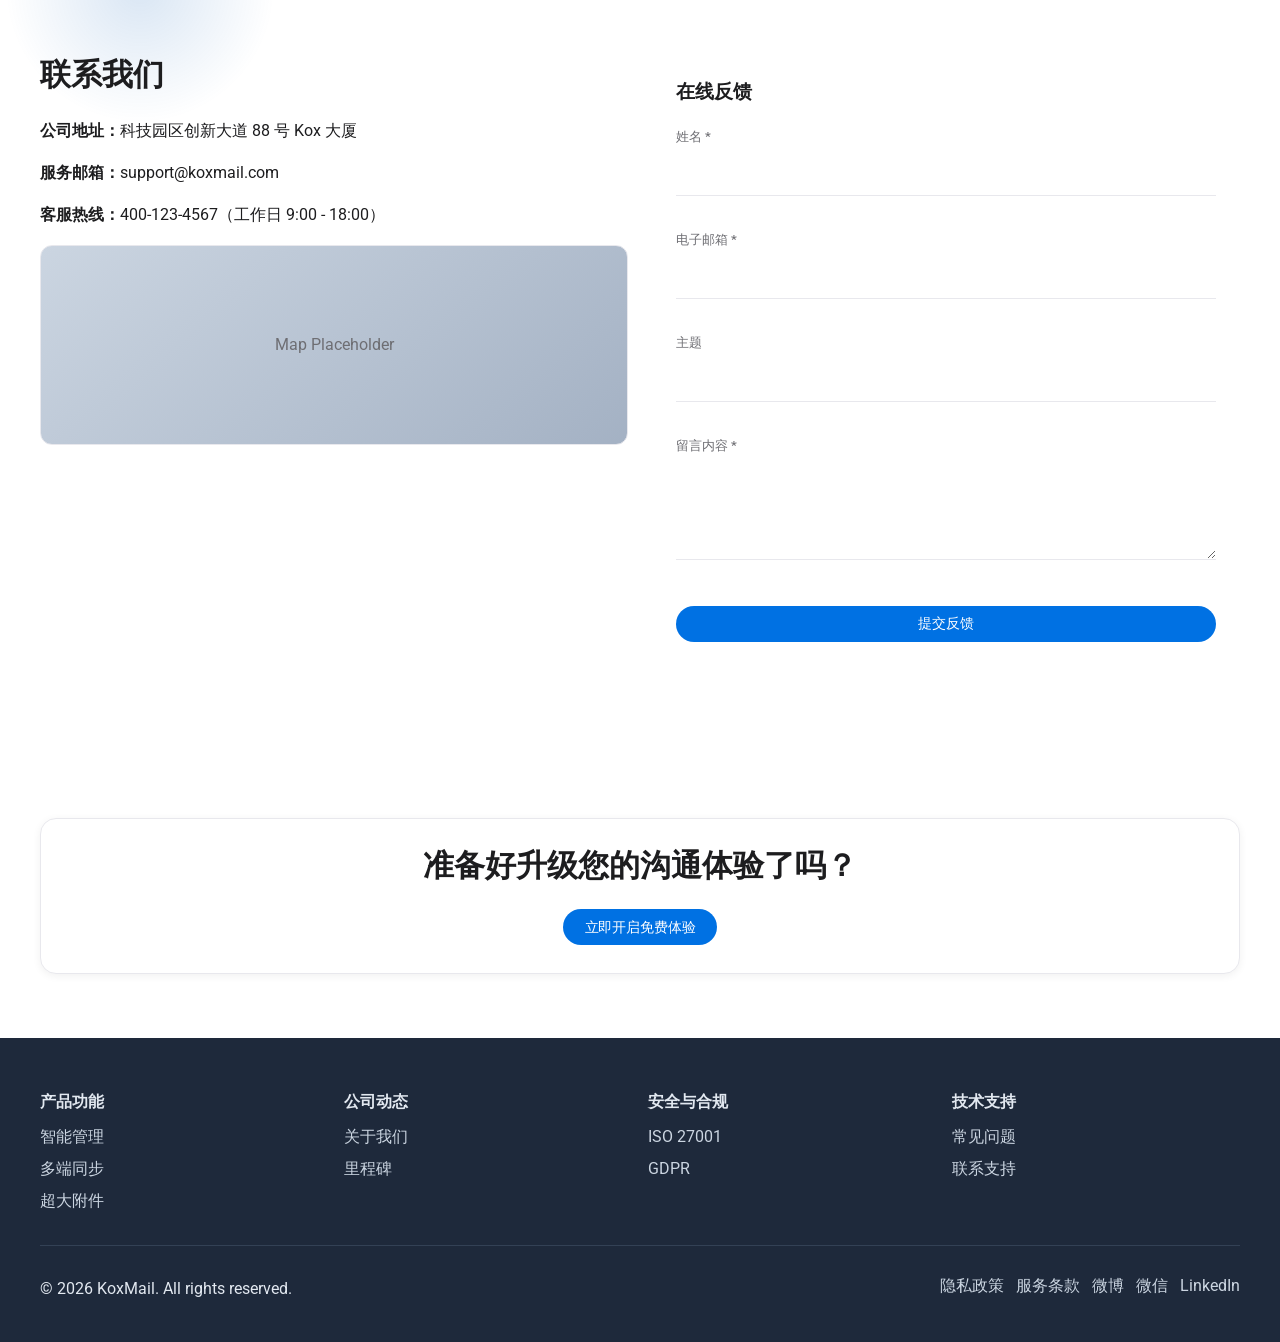
==== commit 1b656163: "refactor: 重构全站页面布局与样式，优化用户体验 1. 重新设计首页hero区域，简化布局并优化文案 2. 统一全站头部、页脚结构，移除冗余的is-scrolled类逻辑 3. 重构所有子页面" ====
--- a/index.html
+++ b/index.html
@@ -40,28 +40,25 @@
 
   <main>
     <section class="hero section" id="home">
-      <div class="container grid-2">
+      <div class="container">
         <div class="hero-content">
-          <p class="eyebrow">安全 · 高效 · 现代</p>
-          <h1>开启高效沟通新时代</h1>
-          <p class="lead">KoxMail 为您提供银行级安全加密、极速稳定的云端邮箱服务，让每一次沟通都更有价值。</p>
-          <form class="hero-form" action="register.html" method="get" novalidate>
-            <label class="sr-only" for="heroEmail">邮箱地址</label>
-            <input id="heroEmail" type="email" placeholder="请输入您的电子邮箱..." aria-label="请输入您的电子邮箱">
-            <button type="submit" class="btn btn-accent">立即免费注册</button>
-          </form>
-          <a class="link-arrow" href="index.html#features">了解更多功能 →</a>
+          <p class="eyebrow">KoxMail</p>
+          <h1>重新定义邮箱体验</h1>
+          <p class="lead">银行级安全加密，极速稳定的云端邮箱服务</p>
+          <div class="hero-actions">
+            <a class="btn btn-accent" href="register.html">免费注册</a>
+            <a class="btn btn-outline" href="#features">了解更多</a>
+          </div>
         </div>
         <div class="hero-art">
           <div class="mock-mail">
-            <div class="mail-top">KoxMail Secure Cloud</div>
+            <div class="mail-top">KoxMail</div>
             <div class="mail-body">
-              <p>Encrypted message delivery</p>
-              <p>AI anti-spam activated</p>
-              <p>Global sync ready</p>
-            </div>
-          </div>
-          <div class="shield">🔒</div>
+              <p>安全加密传输</p>
+              <p>AI 智能分类</p>
+              <p>全球同步</p>
+            </div>
+          </div>
         </div>
       </div>
     </section>
--- a/styles.css
+++ b/styles.css
@@ -1,28 +1,49 @@
 :root {
-  --primary: #0056b3;
-  --accent: #ff6b00;
+  --primary: #0071e3;
+  --primary-dark: #0077ed;
+  --primary-light: #34c7ff;
+  --accent: #0071e3;
   --bg: #ffffff;
-  --bg-alt: #f8f9fa;
+  --bg-alt: #f5f5f7;
+  --bg-section: #ffffff;
   --surface: #ffffff;
-  --text: #1a202c;
-  --text-muted: #718096;
-  --border: #dbe2ea;
-  --danger: #e53e3e;
-  --header-bg: rgba(255, 255, 255, 0.9);
-  --shadow-sm: 0 8px 24px rgba(16, 24, 40, 0.06);
-  --shadow-md: 0 16px 36px rgba(16, 24, 40, 0.14);
+  --surface-hover: #f5f5f7;
+  --text: #1d1d1f;
+  --text-muted: #6e6e73;
+  --text-subtle: #86868b;
+  --border: #e8e8ed;
+  --border-light: #f5f5f7;
+  --danger: #ff3b30;
+  --success: #34c759;
+  --header-bg: rgba(255, 255, 255, 0.8);
+  --header-bg-scrolled: rgba(255, 255, 255, 0.98);
+  --shadow-sm: 0 2px 8px rgba(0, 0, 0, 0.06);
+  --shadow-md: 0 4px 20px rgba(0, 0, 0, 0.1);
+  --shadow-lg: 0 10px 40px rgba(0, 0, 0, 0.12);
 }
 
 [data-theme="dark"] {
-  --bg: #0f172a;
-  --bg-alt: #1e293b;
-  --surface: #1e293b;
-  --text: #f8fafc;
-  --text-muted: #94a3b8;
-  --border: #334155;
-  --header-bg: rgba(15, 23, 42, 0.82);
-  --shadow-sm: 0 8px 24px rgba(2, 8, 23, 0.44);
-  --shadow-md: 0 16px 36px rgba(2, 8, 23, 0.6);
+  --primary: #0071e3;
+  --primary-dark: #0077ed;
+  --primary-light: #34c7ff;
+  --accent: #0071e3;
+  --bg: #1d1d1f;
+  --bg-alt: #2d2d30;
+  --bg-section: #1d1d1f;
+  --surface: #2d2d30;
+  --surface-hover: #3d3d40;
+  --text: #ffffff;
+  --text-muted: #86868b;
+  --text-subtle: #6e6e73;
+  --border: #3d3d40;
+  --border-light: #4d4d50;
+  --danger: #ff3b30;
+  --success: #30d158;
+  --header-bg: rgba(29, 29, 31, 0.8);
+  --header-bg-scrolled: rgba(29, 29, 31, 0.98);
+  --shadow-sm: 0 2px 8px rgba(0, 0, 0, 0.3);
+  --shadow-md: 0 4px 20px rgba(0, 0, 0, 0.4);
+  --shadow-lg: 0 10px 40px rgba(0, 0, 0, 0.5);
 }
 
 *,
@@ -60,6 +81,17 @@
   overflow: clip;
 }
 
+.section::before {
+  content: "";
+  position: absolute;
+  top: 0;
+  left: 0;
+  right: 0;
+  bottom: 0;
+  background: linear-gradient(180deg, var(--bg-gradient-start) 0%, var(--bg-gradient-end) 100%);
+  z-index: -1;
+}
+
 .section-sm {
   padding: 64px 0;
 }
@@ -142,61 +174,92 @@
 
 .card {
   background: var(--surface);
-  border: 1px solid var(--border);
-  border-radius: 16px;
-  padding: 20px;
-  box-shadow: var(--shadow-sm);
+  border: none;
+  border-radius: 20px;
+  padding: 24px;
+  box-shadow: none;
+  position: relative;
+  transition: all 0.3s cubic-bezier(0.25, 0.46, 0.45, 0.94);
+}
+
+.card:hover {
+  background: var(--surface-hover);
+  transform: translateY(-2px);
 }
 
 .site-header {
-  position: sticky;
+  position: fixed;
   top: 0;
-  z-index: 30;
-  transition: background 0.35s ease, box-shadow 0.35s ease, backdrop-filter 0.35s ease, transform 0.35s ease;
+  left: 0;
+  right: 0;
+  z-index: 100;
+  background: transparent;
+  backdrop-filter: blur(20px);
+  -webkit-backdrop-filter: blur(20px);
+  transition: all 0.35s cubic-bezier(0.25, 0.46, 0.45, 0.94);
 }
 
 .site-header.is-scrolled {
-  background: var(--header-bg);
-  backdrop-filter: blur(10px);
-  box-shadow: var(--shadow-sm);
-  transform: translateY(0);
+  background: var(--header-bg-scrolled);
+  backdrop-filter: blur(20px);
+  -webkit-backdrop-filter: blur(20px);
+  box-shadow: 0 1px 3px rgba(0, 0, 0, 0.1);
 }
 
 .header-inner {
-  min-height: 76px;
+  min-height: 44px;
+  max-width: 1024px;
+  margin: 0 auto;
+  padding: 0 22px;
   display: flex;
   align-items: center;
-  gap: 24px;
+  justify-content: space-between;
+  gap: 8px;
 }
 
 .brand {
-  display: inline-flex;
+  display: flex;
   align-items: center;
-  gap: 10px;
-  font-weight: 800;
+  gap: 0;
+  font-weight: 600;
+  font-size: 14px;
+  letter-spacing: -0.01em;
 }
 
 .brand-mark {
-  width: 34px;
-  height: 34px;
-  border-radius: 10px;
+  width: 16px;
+  height: 16px;
+  border-radius: 50%;
   display: grid;
   place-items: center;
   color: #fff;
-  background: linear-gradient(145deg, var(--primary), #2b7de0);
+  background: var(--primary);
+  font-size: 10px;
+  font-weight: 700;
+}
+
+.brand-text {
+  display: none;
 }
 
 .nav {
-  margin-left: auto;
-  display: inline-flex;
-  gap: 18px;
+  display: flex;
+  align-items: center;
+  gap: 30px;
+  margin: 0 auto;
 }
 
 .nav a {
   position: relative;
   color: var(--text-muted);
-  font-weight: 500;
-  transition: color 0.25s ease;
+  font-weight: 400;
+  font-size: 12px;
+  letter-spacing: -0.01em;
+  transition: color 0.2s ease;
+}
+
+.nav a:hover {
+  color: var(--text);
 }
 
 .nav a::after {
@@ -227,18 +290,27 @@
 }
 
 .btn {
-  min-height: 44px;
-  border-radius: 12px;
-  border: 1px solid transparent;
-  padding: 0 16px;
-  font-weight: 700;
+  min-height: 36px;
+  border-radius: 18px;
+  border: none;
+  padding: 0 22px;
+  font-weight: 400;
+  font-size: 14px;
+  letter-spacing: -0.01em;
   cursor: pointer;
-  transition: transform 0.28s cubic-bezier(0.22, 1, 0.36, 1), box-shadow 0.28s ease, background 0.25s ease, filter 0.25s ease;
+  transition: all 0.2s cubic-bezier(0.25, 0.46, 0.45, 0.94);
+  display: inline-flex;
+  align-items: center;
+  justify-content: center;
+  position: relative;
 }
 
 .btn:hover {
-  transform: translateY(-2px) scale(1.01);
-  filter: brightness(1.02);
+  opacity: 0.9;
+}
+
+.btn:active {
+  transform: scale(0.98);
 }
 
 .btn-ghost {
@@ -246,17 +318,26 @@
   background: transparent;
 }
 
+.btn-ghost:hover {
+  background: var(--bg-alt);
+}
+
 .btn-accent {
   color: #fff;
-  background: var(--accent);
-  box-shadow: 0 10px 24px rgba(255, 107, 0, 0.3);
+  background: var(--primary);
+}
+
+.btn-accent:hover {
+  background: var(--primary-dark);
 }
 
 .btn-outline {
-  color: var(--text);
-  border-color: var(--border);
+  color: var(--primary);
+  border: 1px solid var(--primary);
   background: transparent;
 }
+
+
 
 .theme-toggle {
   min-height: 44px;
@@ -283,53 +364,84 @@
 input, textarea {
   width: 100%;
   color: var(--text);
-  border-radius: 12px;
+  border-radius: 0;
+  border: none;
+  border-bottom: 1px solid var(--border);
+  background: transparent;
+  padding: 12px 0;
+  min-height: 44px;
+  outline: none;
+  transition: border-color 0.2s ease;
+}
+
+select {
+  width: 100%;
+  color: var(--text);
+  border-radius: 8px;
   border: 1px solid var(--border);
   background: var(--surface);
   padding: 12px 14px;
   min-height: 44px;
   outline: none;
-}
-
-select {
-  width: 100%;
-  color: var(--text);
-  border-radius: 12px;
-  border: 1px solid var(--border);
-  background: var(--surface);
-  padding: 12px 14px;
-  min-height: 44px;
-  outline: none;
-}
-
-input:focus, textarea:focus, select:focus {
+  transition: border-color 0.2s ease;
+}
+
+input:focus, textarea:focus {
   border-color: var(--primary);
-  box-shadow: 0 0 0 4px rgba(0, 86, 179, 0.15);
+}
+
+select:focus {
+  border-color: var(--primary);
+}
+
+.field {
+  margin-bottom: 20px;
+}
+
+.field label {
+  display: block;
+  font-size: 13px;
+  color: var(--text-muted);
+  margin-bottom: 8px;
+}
+
+.field input::placeholder,
+.field textarea::placeholder {
+  color: var(--text-subtle);
+}
+
+.hero-actions {
+  display: flex;
+  align-items: center;
+  justify-content: center;
+  gap: 16px;
+  margin-top: 24px;
 }
 
 .hero-art {
-  display: grid;
-  align-content: center;
-  justify-items: center;
+  display: flex;
+  align-items: center;
+  justify-content: center;
   position: relative;
-  perspective: 1000px;
+  margin-top: 40px;
 }
 
 .mock-mail {
-  width: min(420px, 100%);
-  border-radius: 16px;
+  width: min(380px, 90%);
+  border-radius: 24px;
   overflow: hidden;
   box-shadow: var(--shadow-md);
   border: 1px solid var(--border);
-  animation: floatY 4.8s ease-in-out infinite;
-  transform-style: preserve-3d;
+  animation: floatY 6s ease-in-out infinite;
+  background: var(--surface);
 }
 
 .mail-top {
   padding: 12px 16px;
   background: var(--primary);
   color: #fff;
-  font-weight: 700;
+  font-weight: 500;
+  font-size: 14px;
 }
 
 .mail-body {
@@ -337,19 +449,10 @@
   padding: 16px;
 }
 
-.shield {
-  position: absolute;
-  right: 8%;
-  bottom: -10px;
-  width: 64px;
-  height: 64px;
-  border-radius: 50%;
-  display: grid;
-  place-items: center;
-  background: var(--surface);
-  border: 1px solid var(--border);
-  box-shadow: var(--shadow-sm);
-  animation: pulseShield 2.8s ease-in-out infinite;
+.mail-body p {
+  margin: 8px 0;
+  color: var(--text-muted);
+  font-size: 13px;
 }
 
 .trust {
@@ -727,6 +830,37 @@
   min-height: calc(100vh - 210px);
 }
 
+.hero {
+  overflow: visible;
+  padding-top: 80px;
+}
+
+.hero-content {
+  text-align: center;
+  max-width: 600px;
+  margin: 0 auto 40px;
+  opacity: 0;
+  transform: translateY(20px);
+  animation: fadeInUp 0.8s ease-out forwards;
+}
+
+.hero-art {
+  opacity: 0;
+  transform: translateY(30px);
+  animation: fadeInUp 0.8s ease-out 0.3s forwards;
+}
+
+@keyframes fadeInUp {
+  from {
+    opacity: 0;
+    transform: translateY(20px);
+  }
+  to {
+    opacity: 1;
+    transform: translateY(0);
+  }
+}
+
 .sub-hero {
   background: linear-gradient(180deg, var(--bg-alt), transparent);
 }
@@ -757,34 +891,261 @@
 }
 
 .simple-form {
-  display: grid;
-  gap: 6px;
+  display: flex;
+  flex-direction: column;
+  gap: 16px;
 }
 
 .muted-line {
   color: var(--text-muted);
+  font-size: 13px;
+  margin-top: 16px;
+  text-align: center;
 }
 
 .doc-wrap {
-  max-width: 900px;
+  max-width: 700px;
+  margin: 0 auto;
+  padding: 40px;
 }
 
 .doc-wrap h2 {
-  margin-top: 26px;
-  margin-bottom: 8px;
+  margin-top: 32px;
+  margin-bottom: 12px;
+  font-size: 1.25rem;
 }
 
 .doc-wrap h2:first-child {
   margin-top: 0;
 }
 
+.doc-wrap p {
+  line-height: 1.8;
+  color: var(--text-muted);
+}
+
 .doc-list {
   margin: 0;
-  padding-left: 18px;
+  padding-left: 20px;
 }
 
 .doc-list li {
+  margin-bottom: 12px;
+  color: var(--text-muted);
+  line-height: 1.6;
+}
+
+.auth-box {
+  max-width: 380px;
+  margin: 0 auto;
+  padding: 40px 0;
+  text-align: center;
+}
+
+.auth-box h1 {
+  font-size: 2rem;
+  font-weight: 600;
   margin-bottom: 8px;
+}
+
+.auth-box .lead {
+  margin-bottom: 32px;
+}
+
+.auth-form {
+  text-align: left;
+}
+
+.btn.full {
+  width: 100%;
+  margin-top: 8px;
+}
+
+.divider {
+  display: flex;
+  align-items: center;
+  gap: 12px;
+  margin: 24px 0;
+  color: var(--text-subtle);
+  font-size: 12px;
+}
+
+.divider::before,
+.divider::after {
+  content: "";
+  flex: 1;
+  height: 1px;
+  background: var(--border);
+}
+
+.auth-sidebar {
+  max-width: 380px;
+  margin: 0 auto;
+  padding-top: 24px;
+  text-align: center;
+}
+
+.auth-sidebar h3 {
+  margin-bottom: 16px;
+}
+
+.page-header {
+  text-align: center;
+  max-width: 600px;
+  margin: 0 auto 48px;
+}
+
+.page-header h1 {
+  font-size: 2.5rem;
+  font-weight: 600;
+  margin-bottom: 12px;
+}
+
+.page-header .lead {
+  font-size: 1.25rem;
+}
+
+.doc-content {
+  max-width: 700px;
+  margin: 0 auto;
+}
+
+.doc-content h2 {
+  margin-top: 32px;
+  margin-bottom: 12px;
+  font-size: 1.25rem;
+}
+
+.doc-content h2:first-child {
+  margin-top: 0;
+}
+
+.doc-content p {
+  line-height: 1.8;
+  color: var(--text-muted);
+}
+
+.pricing-page-box {
+  max-width: 420px;
+  margin: 0 auto;
+}
+
+.pricing-card {
+  padding: 40px;
+  text-align: center;
+  border-radius: 16px;
+  border: 1px solid var(--border);
+  margin-bottom: 24px;
+}
+
+.pricing-card.secondary {
+  background: var(--bg-alt);
+  border-color: transparent;
+}
+
+.pricing-card h2 {
+  margin-bottom: 16px;
+}
+
+.pricing-card h3 {
+  margin-bottom: 16px;
+}
+
+.price {
+  margin-bottom: 24px;
+}
+
+.price-amount {
+  font-size: 3rem;
+  font-weight: 600;
+}
+
+.price-period {
+  font-size: 1.25rem;
+  color: var(--text-muted);
+}
+
+.feature-list {
+  list-style: none;
+  padding: 0;
+  margin: 0 0 24px;
+  text-align: left;
+}
+
+.feature-list li {
+  padding: 8px 0;
+  padding-left: 24px;
+  position: relative;
+  color: var(--text-muted);
+}
+
+.feature-list li::before {
+  content: "✓";
+  position: absolute;
+  left: 0;
+  color: var(--primary);
+}
+
+.business-box {
+  max-width: 900px;
+  margin: 0 auto;
+  display: grid;
+  gap: 40px;
+}
+
+@media (min-width: 768px) {
+  .business-box {
+    grid-template-columns: 1fr 1fr;
+  }
+}
+
+.business-info {
+  padding: 24px 0;
+}
+
+.business-form {
+  padding: 24px;
+}
+
+.support-box {
+  max-width: 900px;
+  margin: 0 auto;
+  display: grid;
+  gap: 40px;
+}
+
+@media (min-width: 768px) {
+  .support-box {
+    grid-template-columns: 1fr 1fr;
+  }
+}
+
+.support-topics {
+  padding: 24px 0;
+}
+
+.topic-list {
+  list-style: none;
+  padding: 0;
+  margin: 0 0 24px;
+}
+
+.topic-list li {
+  padding: 12px 0;
+  border-bottom: 1px solid var(--border);
+}
+
+.topic-list li:last-child {
+  border-bottom: none;
+}
+
+.topic-list a {
+  color: var(--text);
+  text-decoration: none;
+}
+
+.topic-list a:hover {
+  color: var(--primary);
 }
 
 .fade-in {
@@ -1006,34 +1367,34 @@
 
 .stat-item {
   padding: 20px;
-  background: var(--surface);
-  border: 1px solid var(--border);
-  border-radius: 16px;
-  box-shadow: var(--shadow-sm);
-  transition: transform 0.3s ease, box-shadow 0.3s ease;
+  background: transparent;
+  border: none;
+  border-radius: 0;
+  box-shadow: none;
+  transition: all 0.3s cubic-bezier(0.25, 0.46, 0.45, 0.94);
+  text-align: center;
 }
 
 .stat-item:hover {
-  transform: translateY(-4px);
-  box-shadow: var(--shadow-md);
+  transform: scale(1.02);
 }
 
 .stat-number {
   display: block;
-  font-size: clamp(2rem, 3.5vw, 2.75rem);
-  font-weight: 800;
-  color: var(--primary);
+  font-size: clamp(2.5rem, 4vw, 3rem);
+  font-weight: 600;
+  color: var(--text);
   line-height: 1;
 }
 
 .stat-suffix {
   font-size: 1.5rem;
-  font-weight: 700;
-  color: var(--primary);
+  font-weight: 600;
+  color: var(--text);
 }
 
 .stat-label {
-  margin: 8px 0 0;
+  margin: 12px 0 0;
   color: var(--text-muted);
   font-size: 0.95rem;
 }
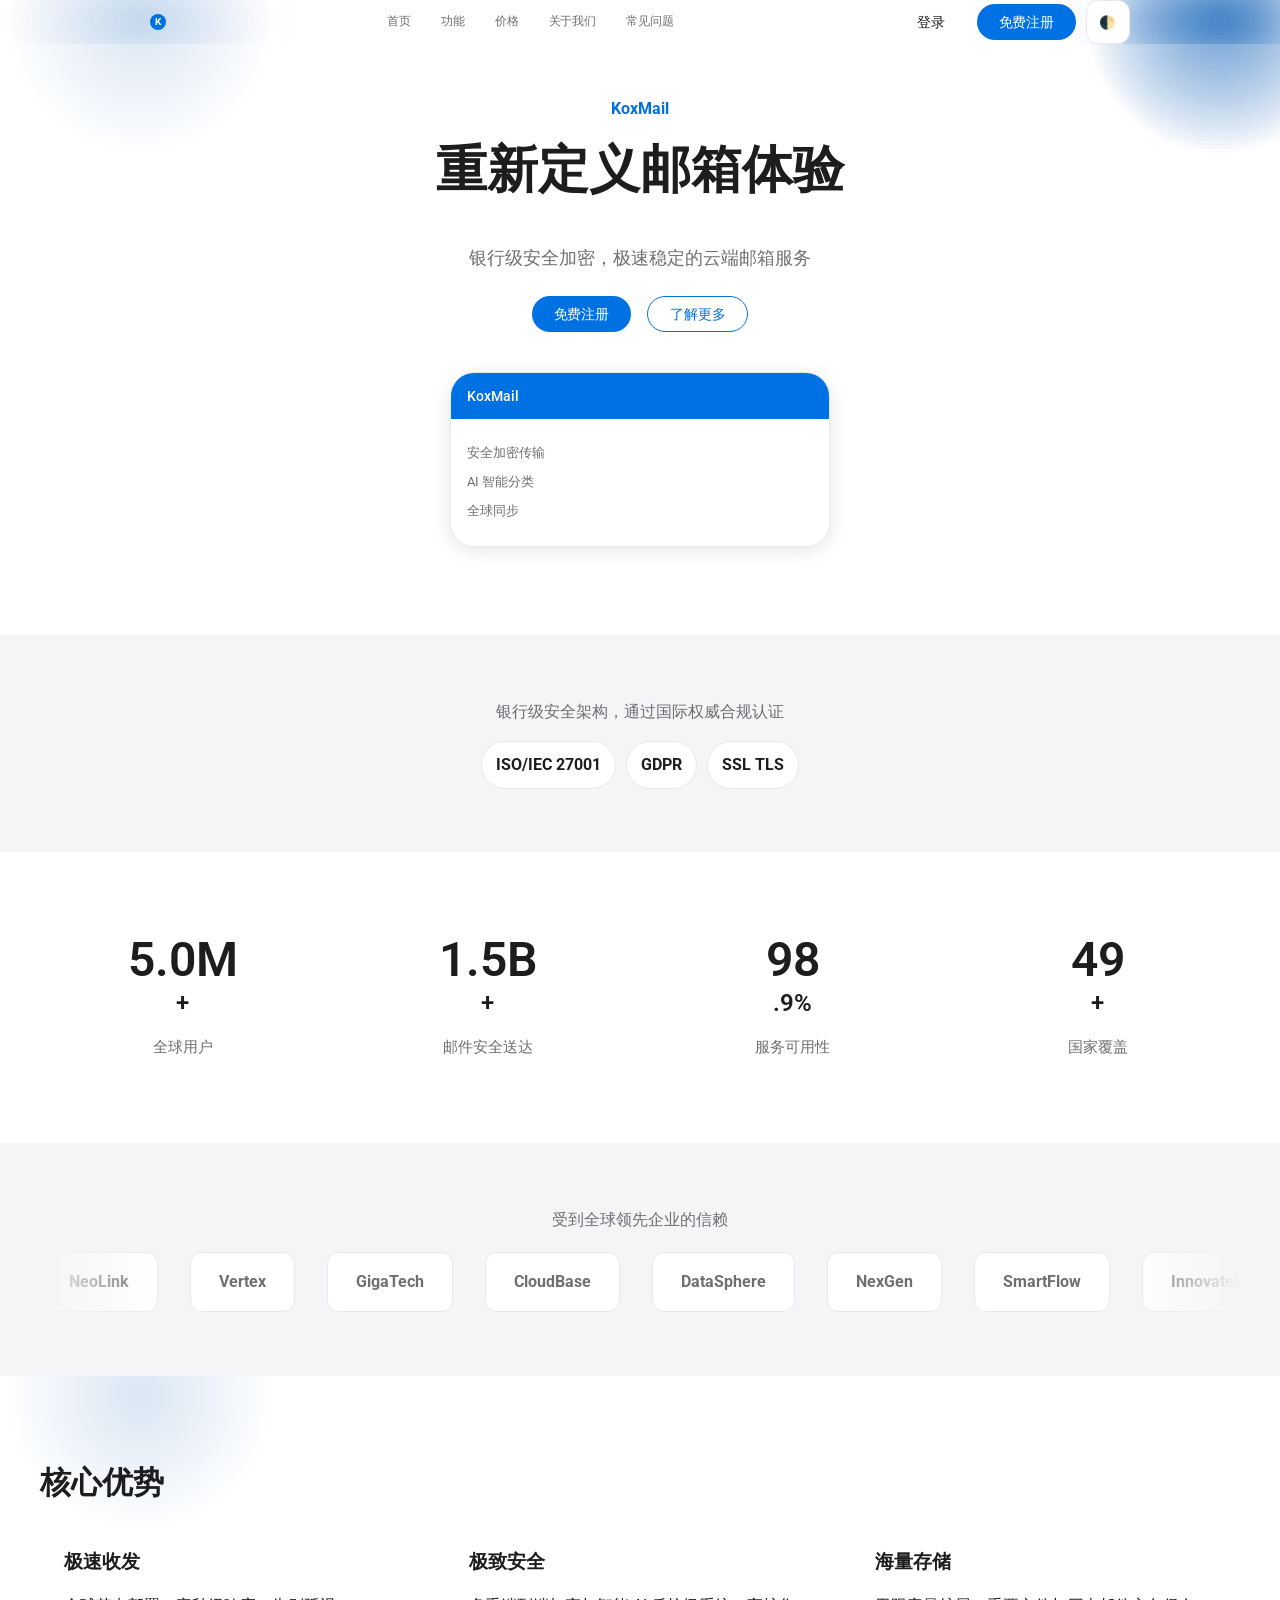
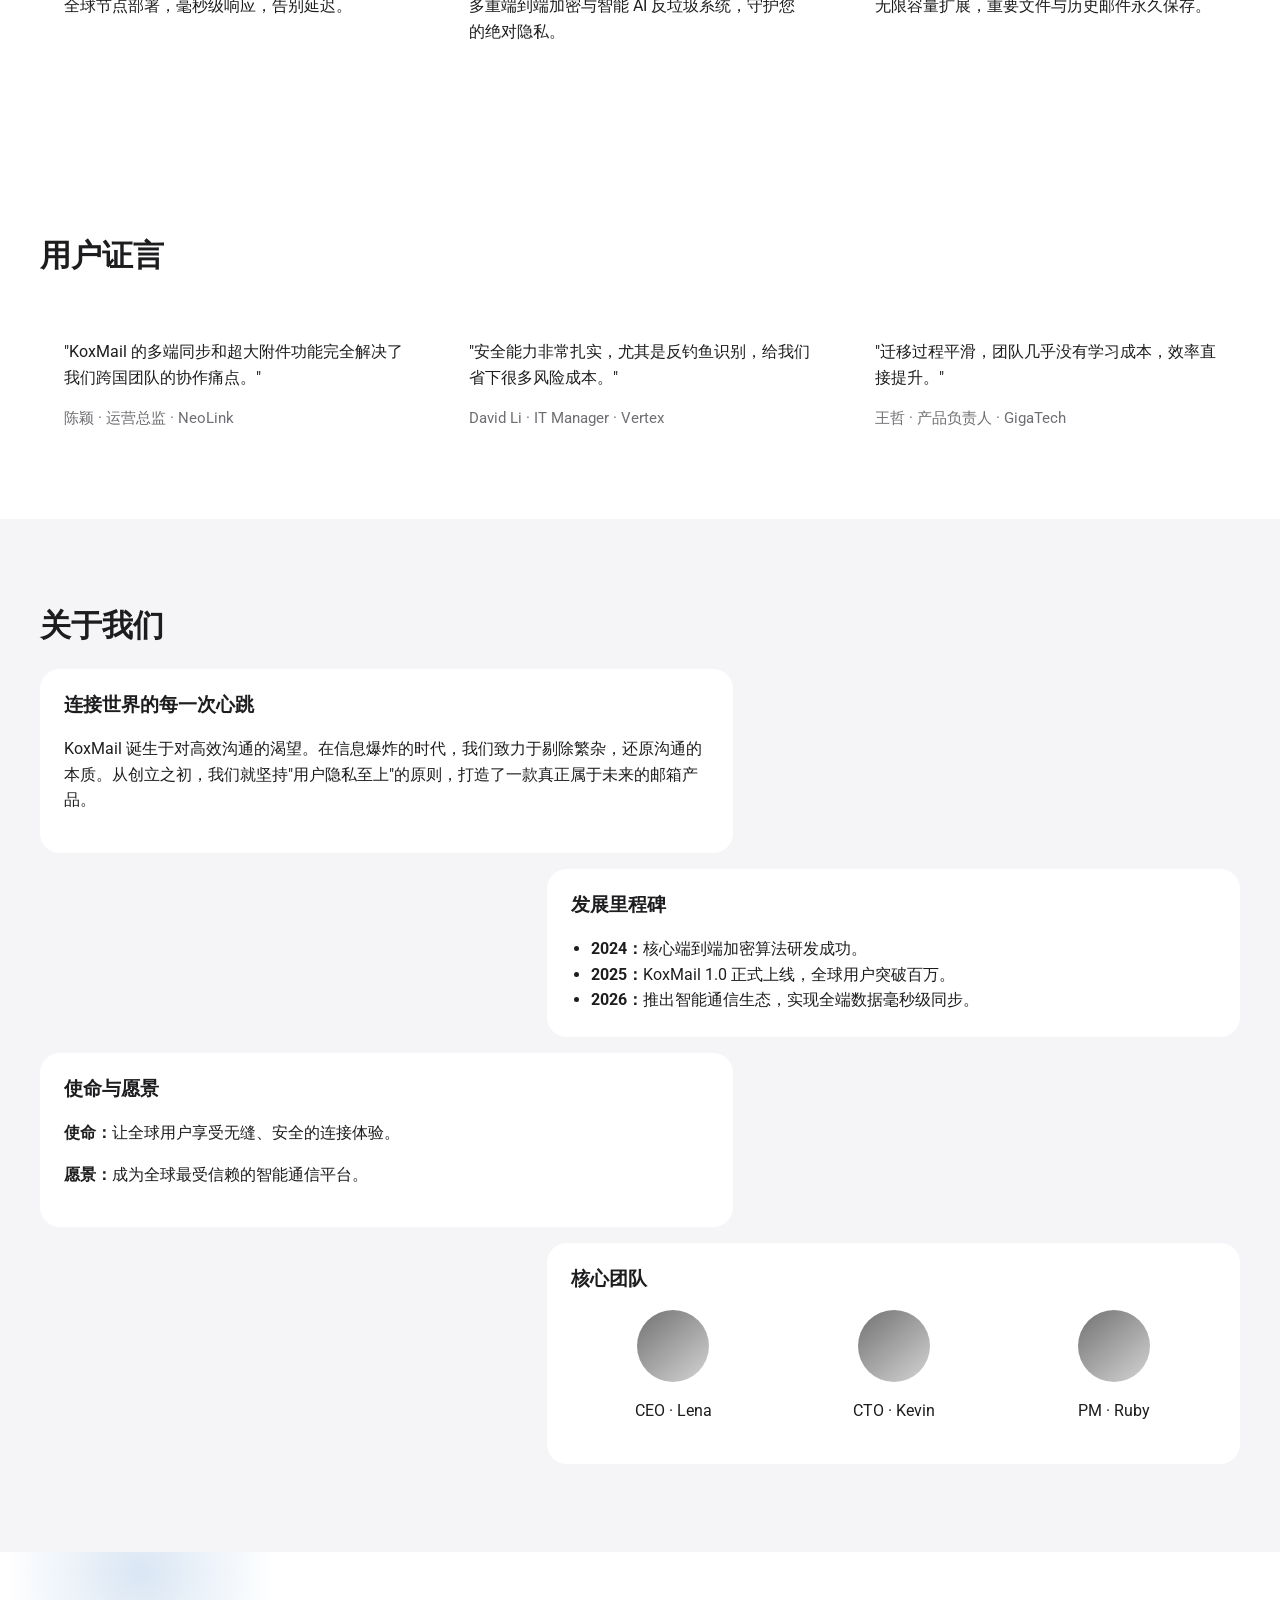
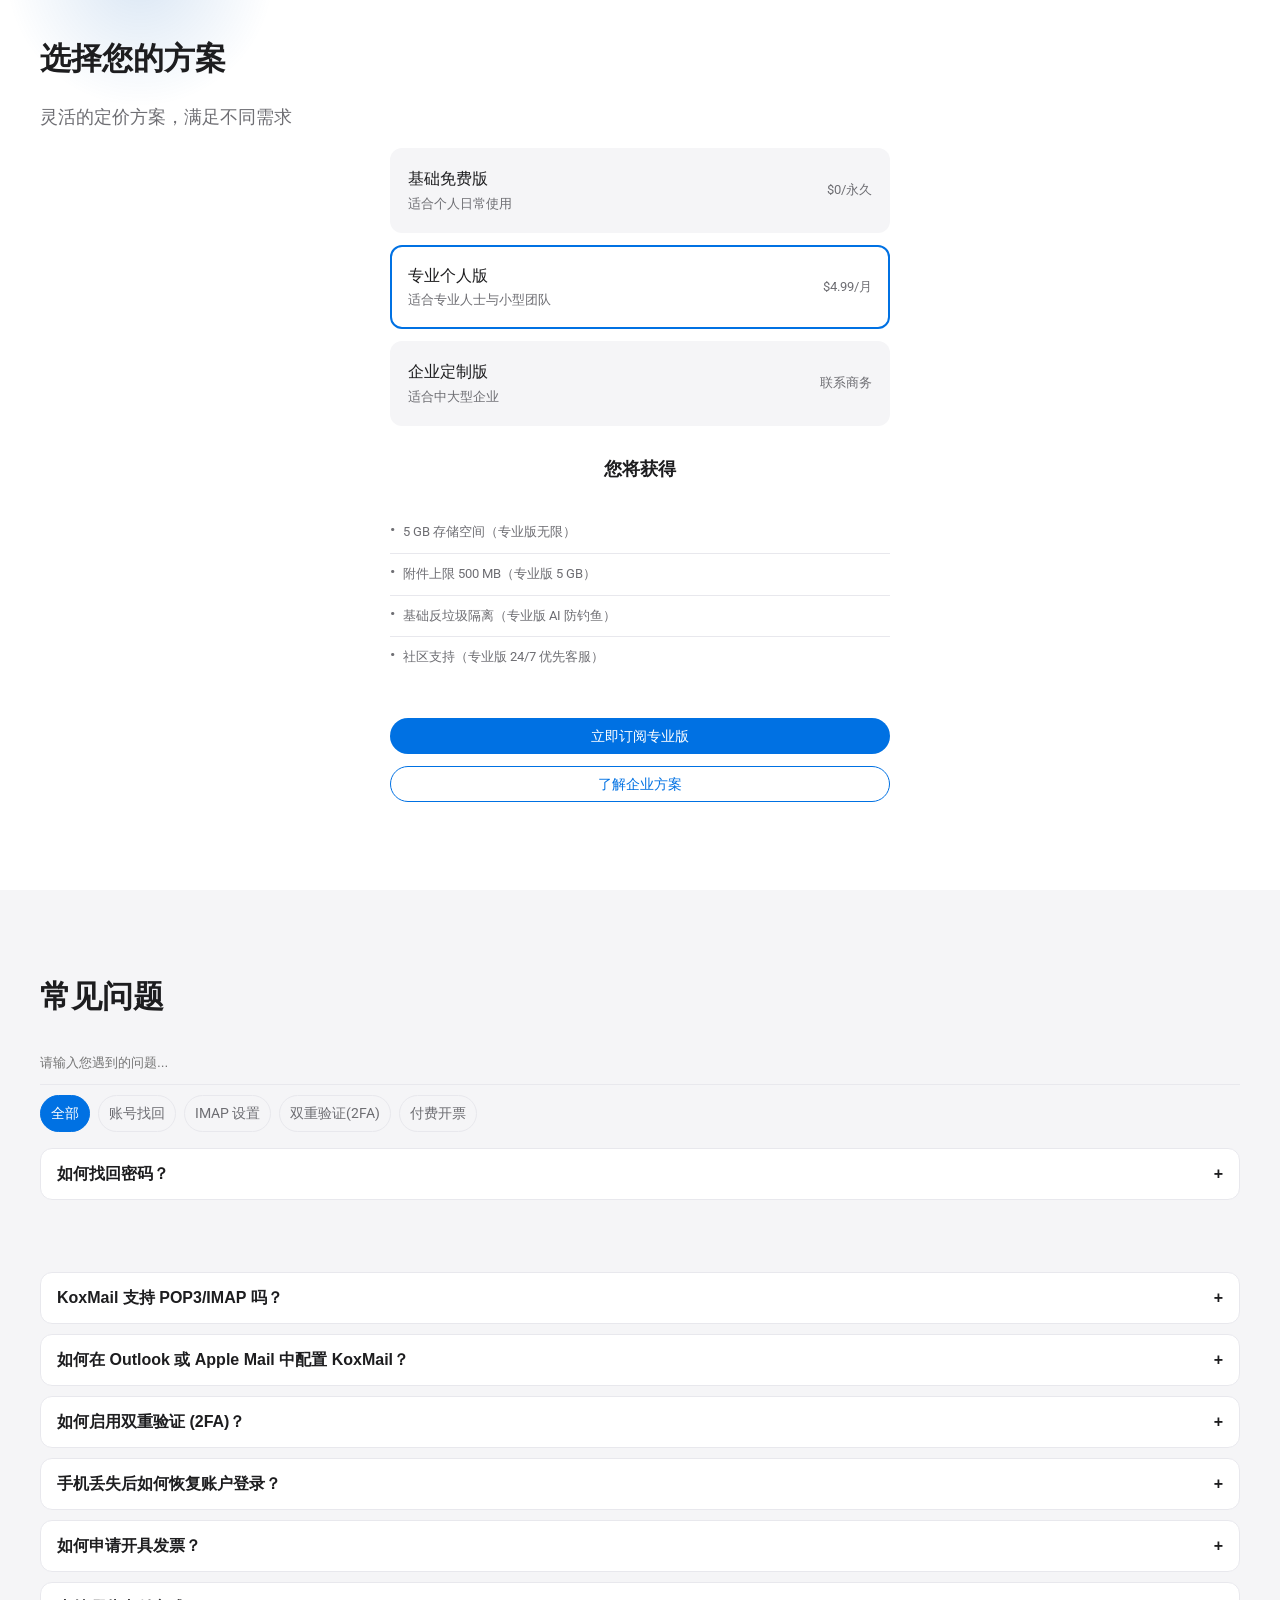
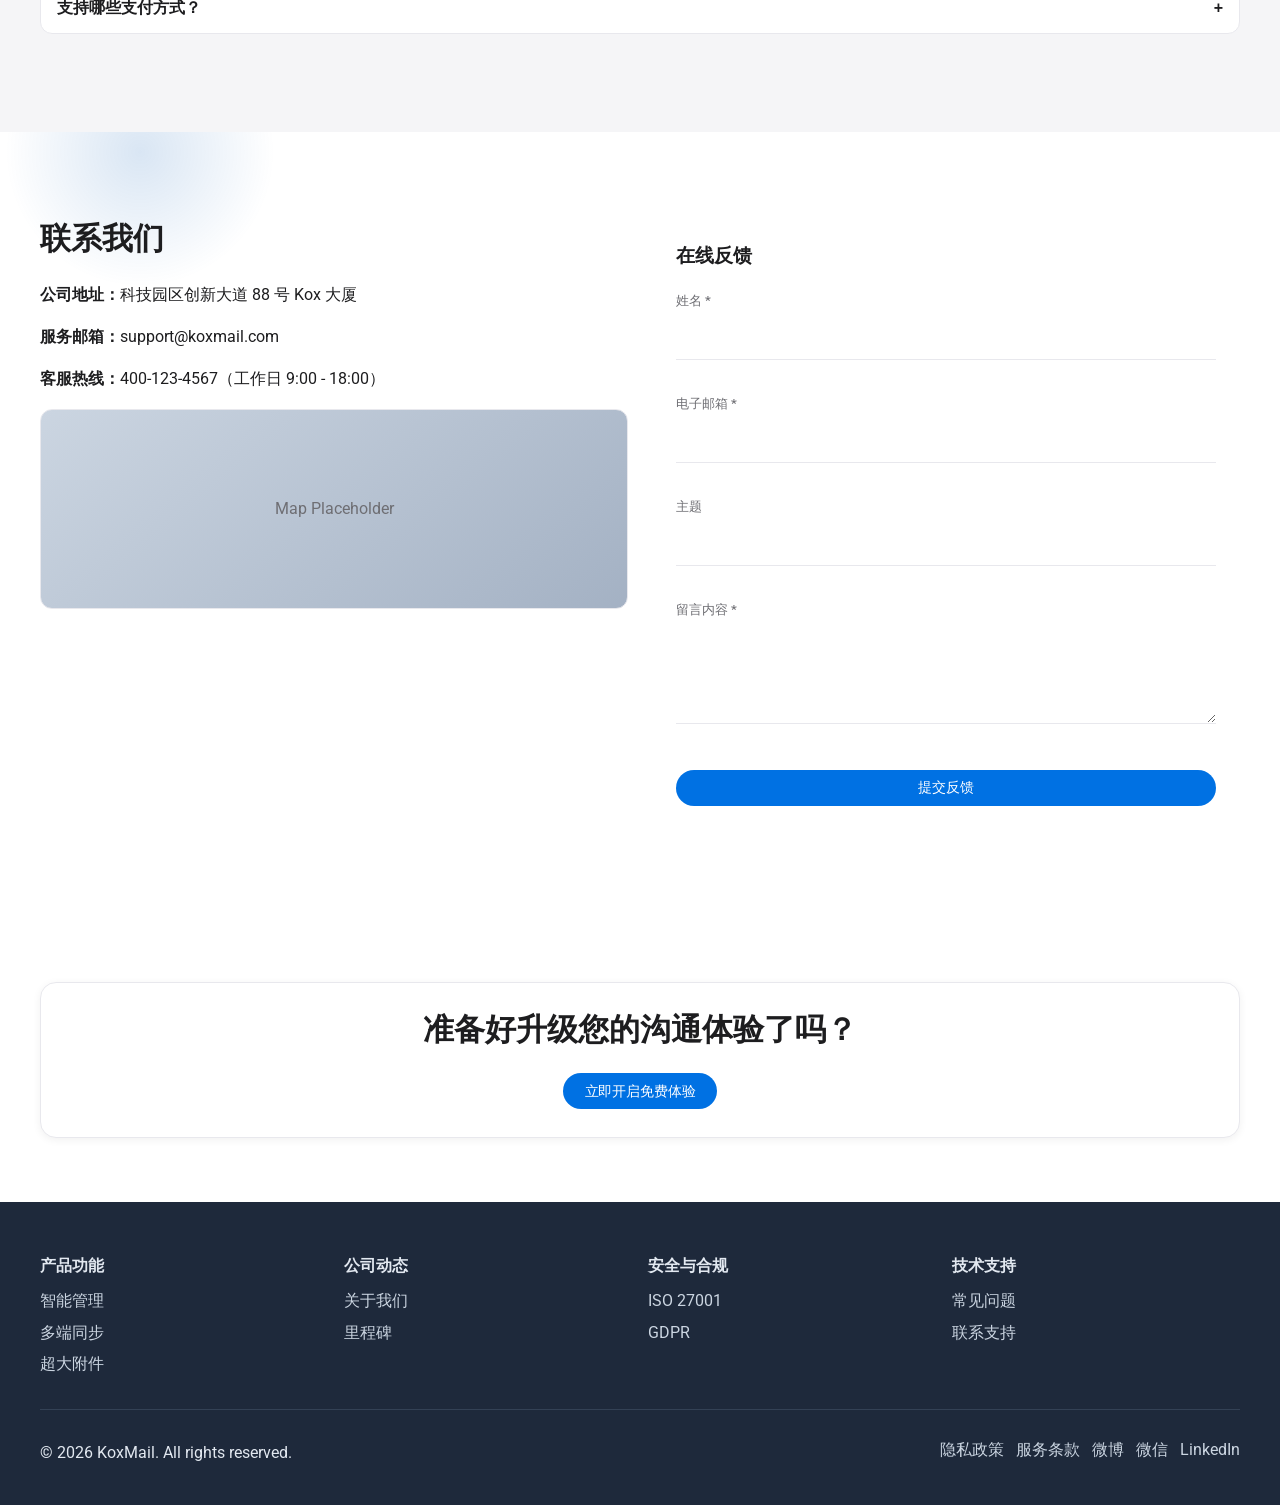
==== commit 3a5f94c8: "refactor: 重构定价页面布局，添加选项卡和卡片选择交互 1. 重构首页和订阅页的定价区域UI，改用更直观的选项卡片布局 2. 添加选项卡片点击选中交互逻辑 3. 新增通用的tab切换器组件样式" ====
--- a/index.html
+++ b/index.html
@@ -194,61 +194,48 @@
 
     <section class="pricing section" id="pricing">
       <div class="container">
-        <h2>功能详情与定价</h2>
-        <div class="cards-4">
-          <article class="card">
-            <h3>智能管理</h3>
-            <p>AI 自动分类邮件，智能标签系统，让收件箱井井有条。</p>
-          </article>
-          <article class="card">
-            <h3>多端同步</h3>
-            <p>完美适配 Web、iOS、Android 及桌面客户端，数据实时同步。</p>
-          </article>
-          <article class="card">
-            <h3>超大附件</h3>
-            <p>支持最高 5GB 的超大附件闪电发送，无需本地压缩。</p>
-          </article>
-          <article class="card">
-            <h3>日历协同</h3>
-            <p>内置日程管理，邮件一键转任务，团队会议一键预约。</p>
-          </article>
-        </div>
-
-        <div class="pricing-grid">
-          <article class="price-card">
-            <h3>基础免费版</h3>
-            <p class="price">$0 <span>/ 永久免费</span></p>
-            <ul>
-              <li>5 GB 存储空间</li>
-              <li>附件上限 500 MB</li>
-              <li>基础反垃圾隔离</li>
-              <li>社区支持</li>
-            </ul>
-            <a class="btn btn-outline" href="register.html">免费开始</a>
-          </article>
-          <article class="price-card featured">
-            <p class="tag">POPULAR / 推荐</p>
-            <h3>专业个人版</h3>
-            <p class="price">$4.99 <span>/ 月</span></p>
-            <ul>
-              <li>无限容量扩展</li>
-              <li>附件上限 5 GB</li>
-              <li>端到端加密 + AI 防钓鱼</li>
-              <li>24/7 优先在线客服</li>
-            </ul>
-            <a class="btn btn-accent" href="subscribe.html">立即订阅</a>
-          </article>
-          <article class="price-card">
-            <h3>企业定制版</h3>
-            <p class="price">联系商务</p>
-            <ul>
-              <li>独享私有云存储</li>
-              <li>无附件限制</li>
-              <li>专属安全网关 + 日志审计</li>
-              <li>1 对 1 技术专家</li>
-            </ul>
-            <a class="btn btn-outline" href="business.html">联系商务</a>
-          </article>
+        <h2>选择您的方案</h2>
+        <p class="lead">灵活的定价方案，满足不同需求</p>
+        
+        <div class="pricing-grid-apple">
+          <div class="option-card" id="plan-basic">
+            <div class="option-content">
+              <div class="option-title">基础免费版</div>
+              <div class="option-desc">适合个人日常使用</div>
+            </div>
+            <div class="option-price">$0<span>/永久</span></div>
+          </div>
+          
+          <div class="option-card selected" id="plan-pro">
+            <div class="option-content">
+              <div class="option-title">专业个人版</div>
+              <div class="option-desc">适合专业人士与小型团队</div>
+            </div>
+            <div class="option-price">$4.99<span>/月</span></div>
+          </div>
+          
+          <div class="option-card" id="plan-enterprise">
+            <div class="option-content">
+              <div class="option-title">企业定制版</div>
+              <div class="option-desc">适合中大型企业</div>
+            </div>
+            <div class="option-price">联系商务</div>
+          </div>
+        </div>
+        
+        <div class="pricing-details">
+          <h3>您将获得</h3>
+          <div class="feature-grid">
+            <div class="feature-item">5 GB 存储空间（专业版无限）</div>
+            <div class="feature-item">附件上限 500 MB（专业版 5 GB）</div>
+            <div class="feature-item">基础反垃圾隔离（专业版 AI 防钓鱼）</div>
+            <div class="feature-item">社区支持（专业版 24/7 优先客服）</div>
+          </div>
+          
+          <div class="pricing-actions">
+            <a class="btn btn-accent" href="subscribe.html">立即订阅专业版</a>
+            <a class="btn btn-outline" href="business.html">了解企业方案</a>
+          </div>
         </div>
       </div>
     </section>
--- a/styles.css
+++ b/styles.css
@@ -1031,11 +1031,23 @@
 }
 
 .pricing-card {
-  padding: 40px;
-  text-align: center;
-  border-radius: 16px;
-  border: 1px solid var(--border);
-  margin-bottom: 24px;
+  padding: 24px;
+  text-align: left;
+  border-radius: 12px;
+  border: 2px solid transparent;
+  background: var(--bg-alt);
+  margin-bottom: 12px;
+  cursor: pointer;
+  transition: all 0.2s cubic-bezier(0.25, 0.46, 0.45, 0.94);
+}
+
+.pricing-card:hover {
+  background: var(--surface);
+}
+
+.pricing-card.selected {
+  border-color: var(--primary);
+  background: var(--bg);
 }
 
 .pricing-card.secondary {
@@ -1146,6 +1158,167 @@
 
 .topic-list a:hover {
   color: var(--primary);
+}
+
+/* Apple-style tab switcher */
+.tab-switcher {
+  display: flex;
+  gap: 8px;
+  margin-bottom: 24px;
+}
+
+.tab-btn {
+  padding: 8px 16px;
+  border-radius: 20px;
+  border: none;
+  background: var(--bg-alt);
+  color: var(--text-muted);
+  font-size: 13px;
+  cursor: pointer;
+  transition: all 0.2s ease;
+}
+
+.tab-btn.active {
+  background: var(--text);
+  color: var(--bg);
+}
+
+.tab-btn:hover:not(.active) {
+  background: var(--border);
+}
+
+/* Apple-style option card */
+.option-card {
+  padding: 16px;
+  border-radius: 12px;
+  border: 2px solid transparent;
+  background: var(--bg-alt);
+  cursor: pointer;
+  transition: all 0.2s cubic-bezier(0.25, 0.46, 0.45, 0.94);
+  display: flex;
+  align-items: center;
+  gap: 16px;
+}
+
+.option-card:hover {
+  background: var(--surface);
+}
+
+.option-card.selected {
+  border-color: var(--primary);
+  background: var(--bg);
+}
+
+.option-card .option-icon {
+  font-size: 1.5rem;
+}
+
+.option-card .option-content {
+  flex: 1;
+}
+
+.option-card .option-title {
+  font-weight: 500;
+  margin-bottom: 2px;
+}
+
+.option-card .option-desc {
+  font-size: 13px;
+  color: var(--text-muted);
+}
+
+.option-card .option-price {
+  font-size: 13px;
+  color: var(--text-muted);
+  text-align: right;
+}
+
+/* Info card */
+.info-card {
+  padding: 20px;
+  border-radius: 12px;
+  background: var(--bg-alt);
+  border-left: 4px solid var(--primary);
+}
+
+.info-card h4 {
+  margin-bottom: 8px;
+  font-size: 14px;
+}
+
+.info-card p {
+  font-size: 13px;
+  color: var(--text-muted);
+  line-height: 1.5;
+}
+
+/* Feature item with checkmark */
+.feature-item {
+  display: flex;
+  align-items: flex-start;
+  gap: 8px;
+  padding: 8px 0;
+  font-size: 13px;
+  color: var(--text-muted);
+}
+
+.feature-item::before {
+  content: "•";
+  color: var(--text-muted);
+  font-size: 16px;
+  line-height: 1;
+}
+
+/* Divider line */
+.divider-line {
+  height: 1px;
+  background: var(--border);
+  margin: 20px 0;
+}
+
+/* Apple-style pricing grid */
+.pricing-grid-apple {
+  max-width: 500px;
+  margin: 0 auto 32px;
+  display: flex;
+  flex-direction: column;
+  gap: 12px;
+}
+
+.pricing-details {
+  max-width: 500px;
+  margin: 0 auto;
+  text-align: center;
+}
+
+.pricing-details h3 {
+  margin-bottom: 16px;
+  font-size: 1.125rem;
+}
+
+.feature-grid {
+  text-align: left;
+  padding: 16px 0;
+}
+
+.feature-grid .feature-item {
+  padding: 10px 0;
+  border-bottom: 1px solid var(--border);
+}
+
+.feature-grid .feature-item:last-child {
+  border-bottom: none;
+}
+
+.pricing-actions {
+  display: flex;
+  flex-direction: column;
+  gap: 12px;
+  margin-top: 24px;
+}
+
+.pricing-actions .btn {
+  width: 100%;
 }
 
 .fade-in {
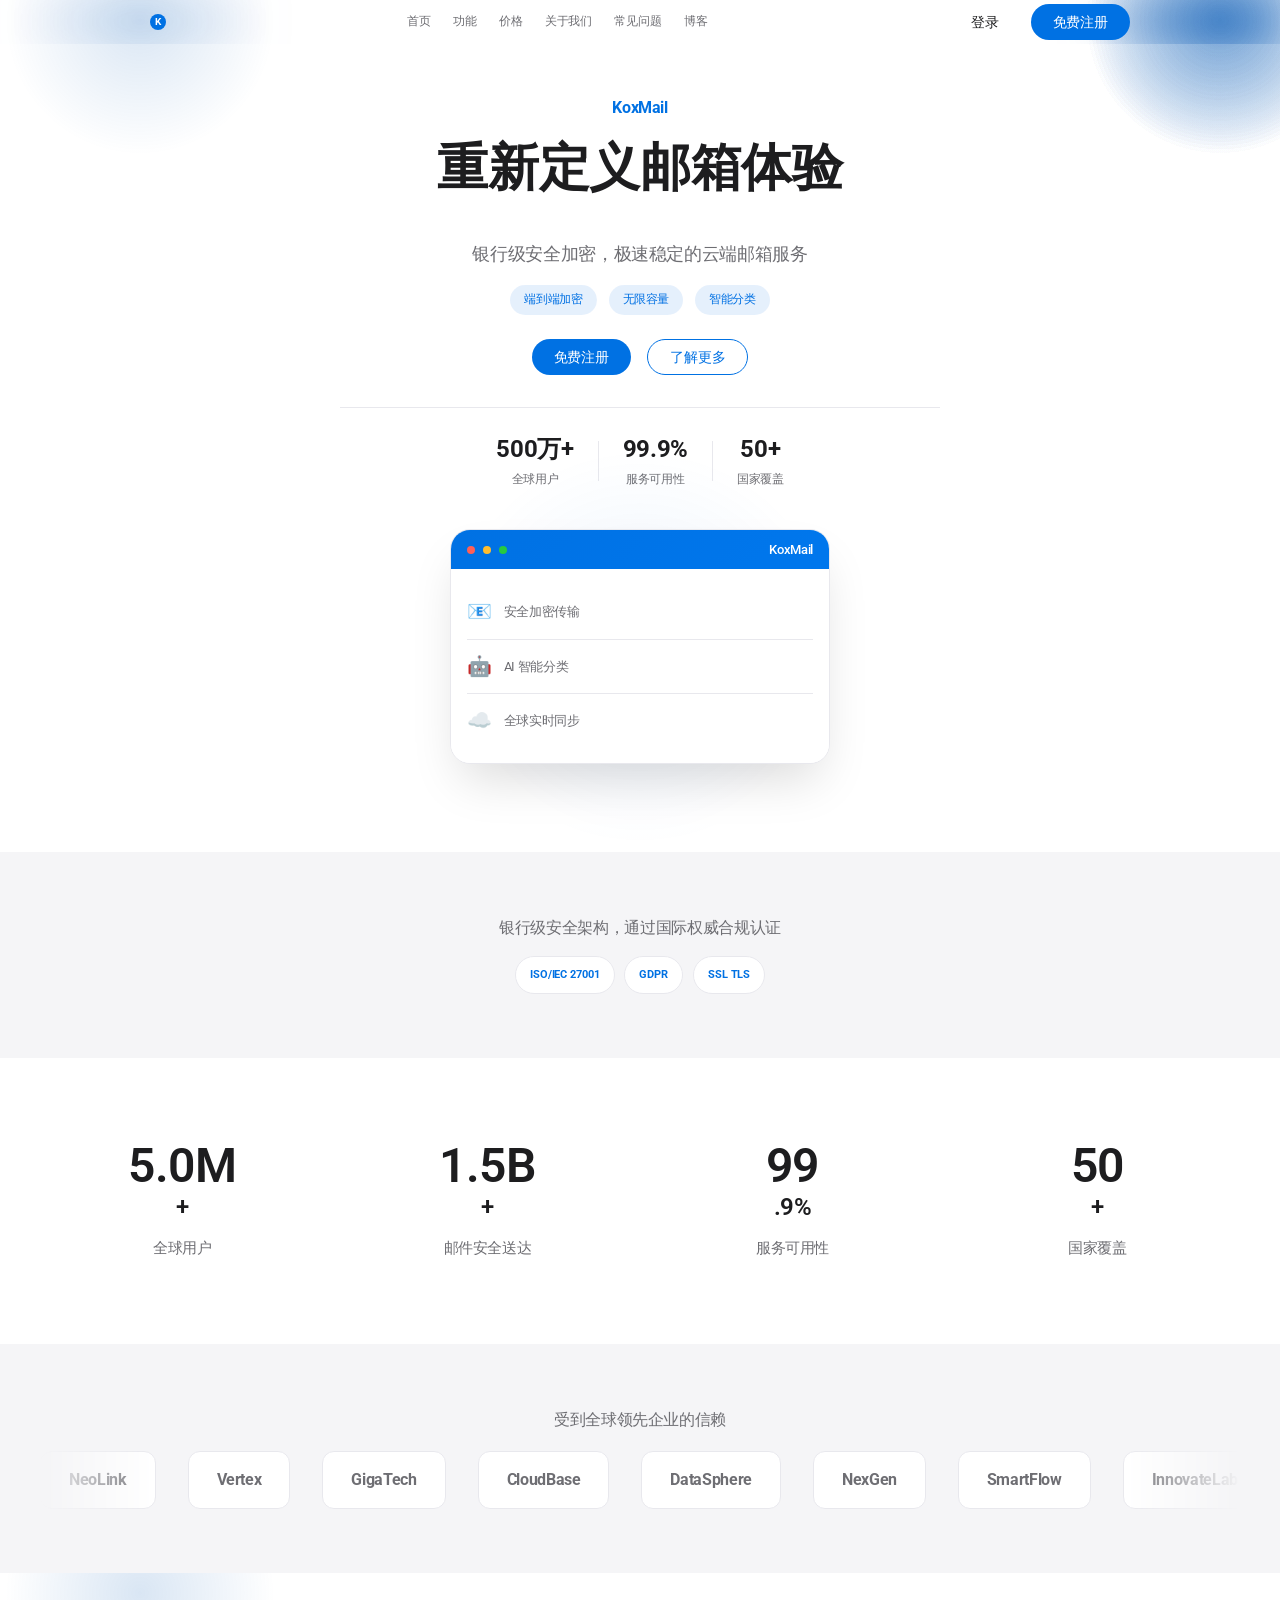
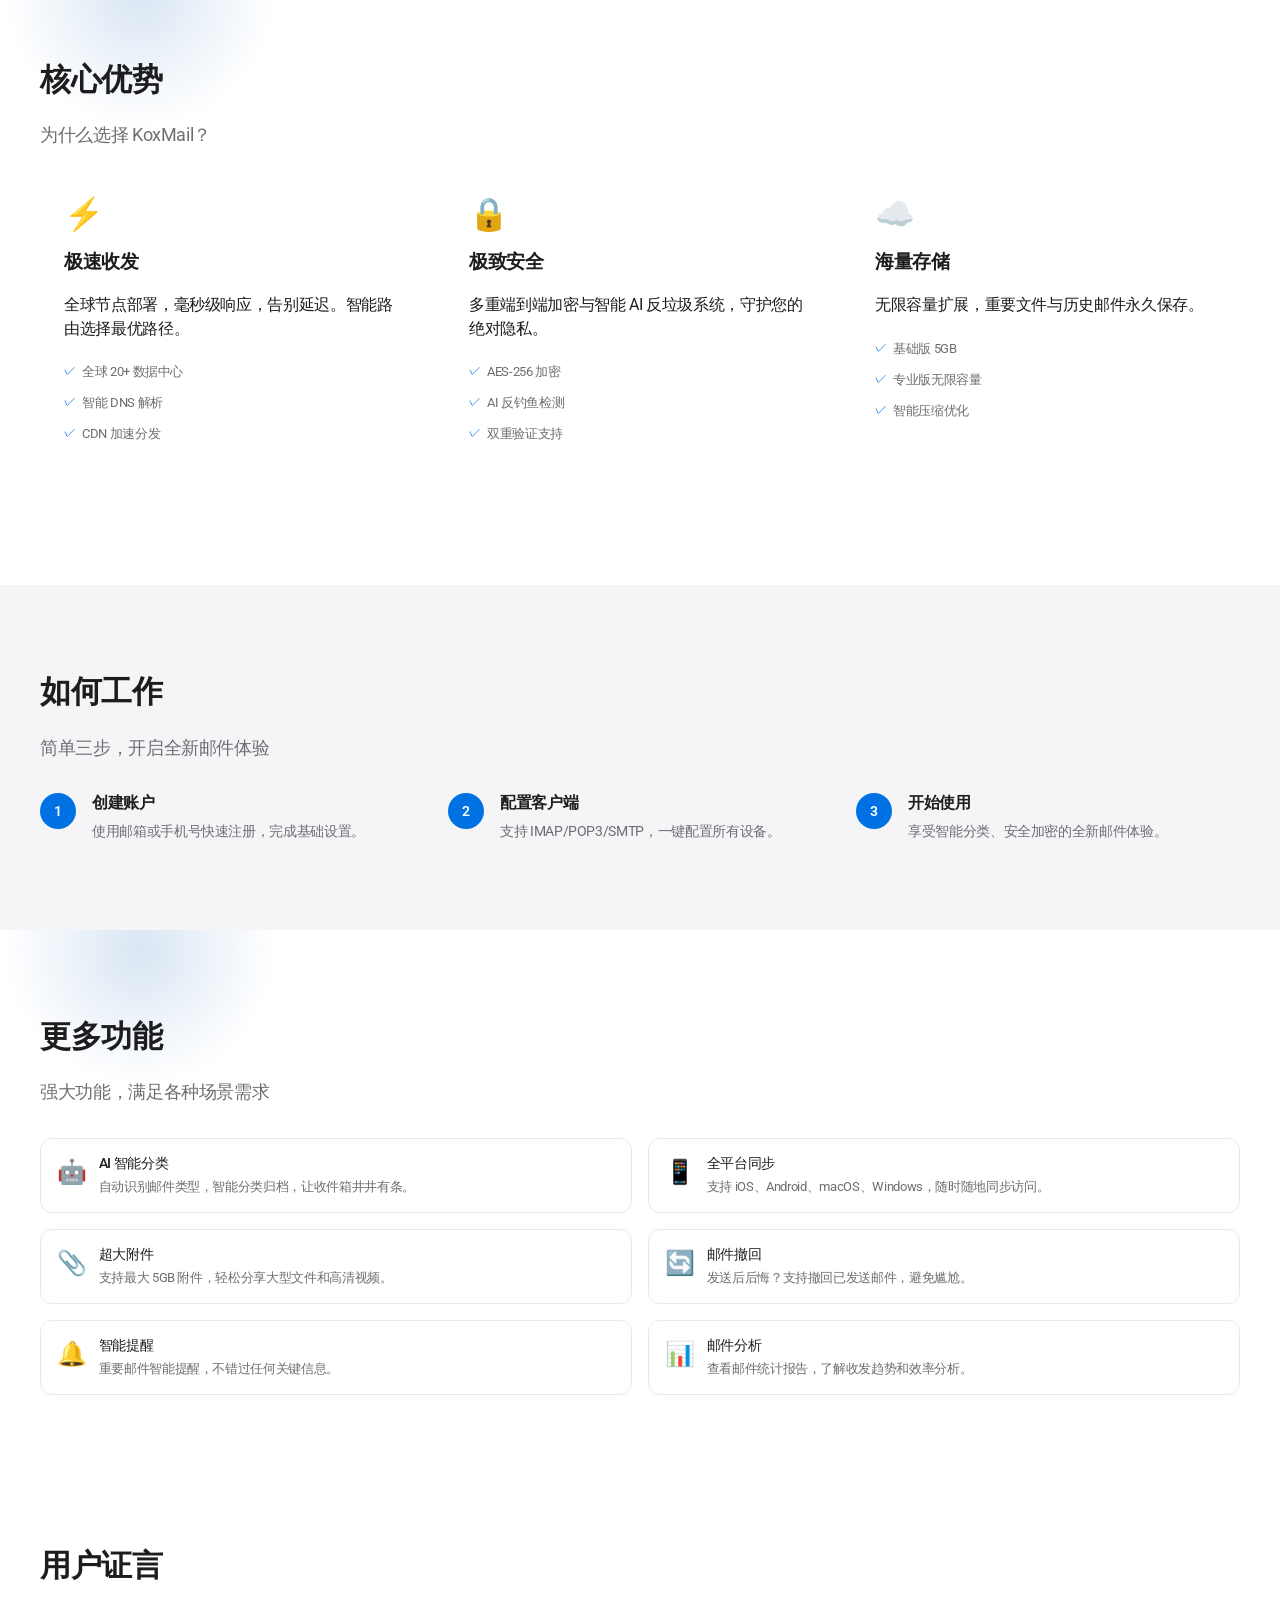
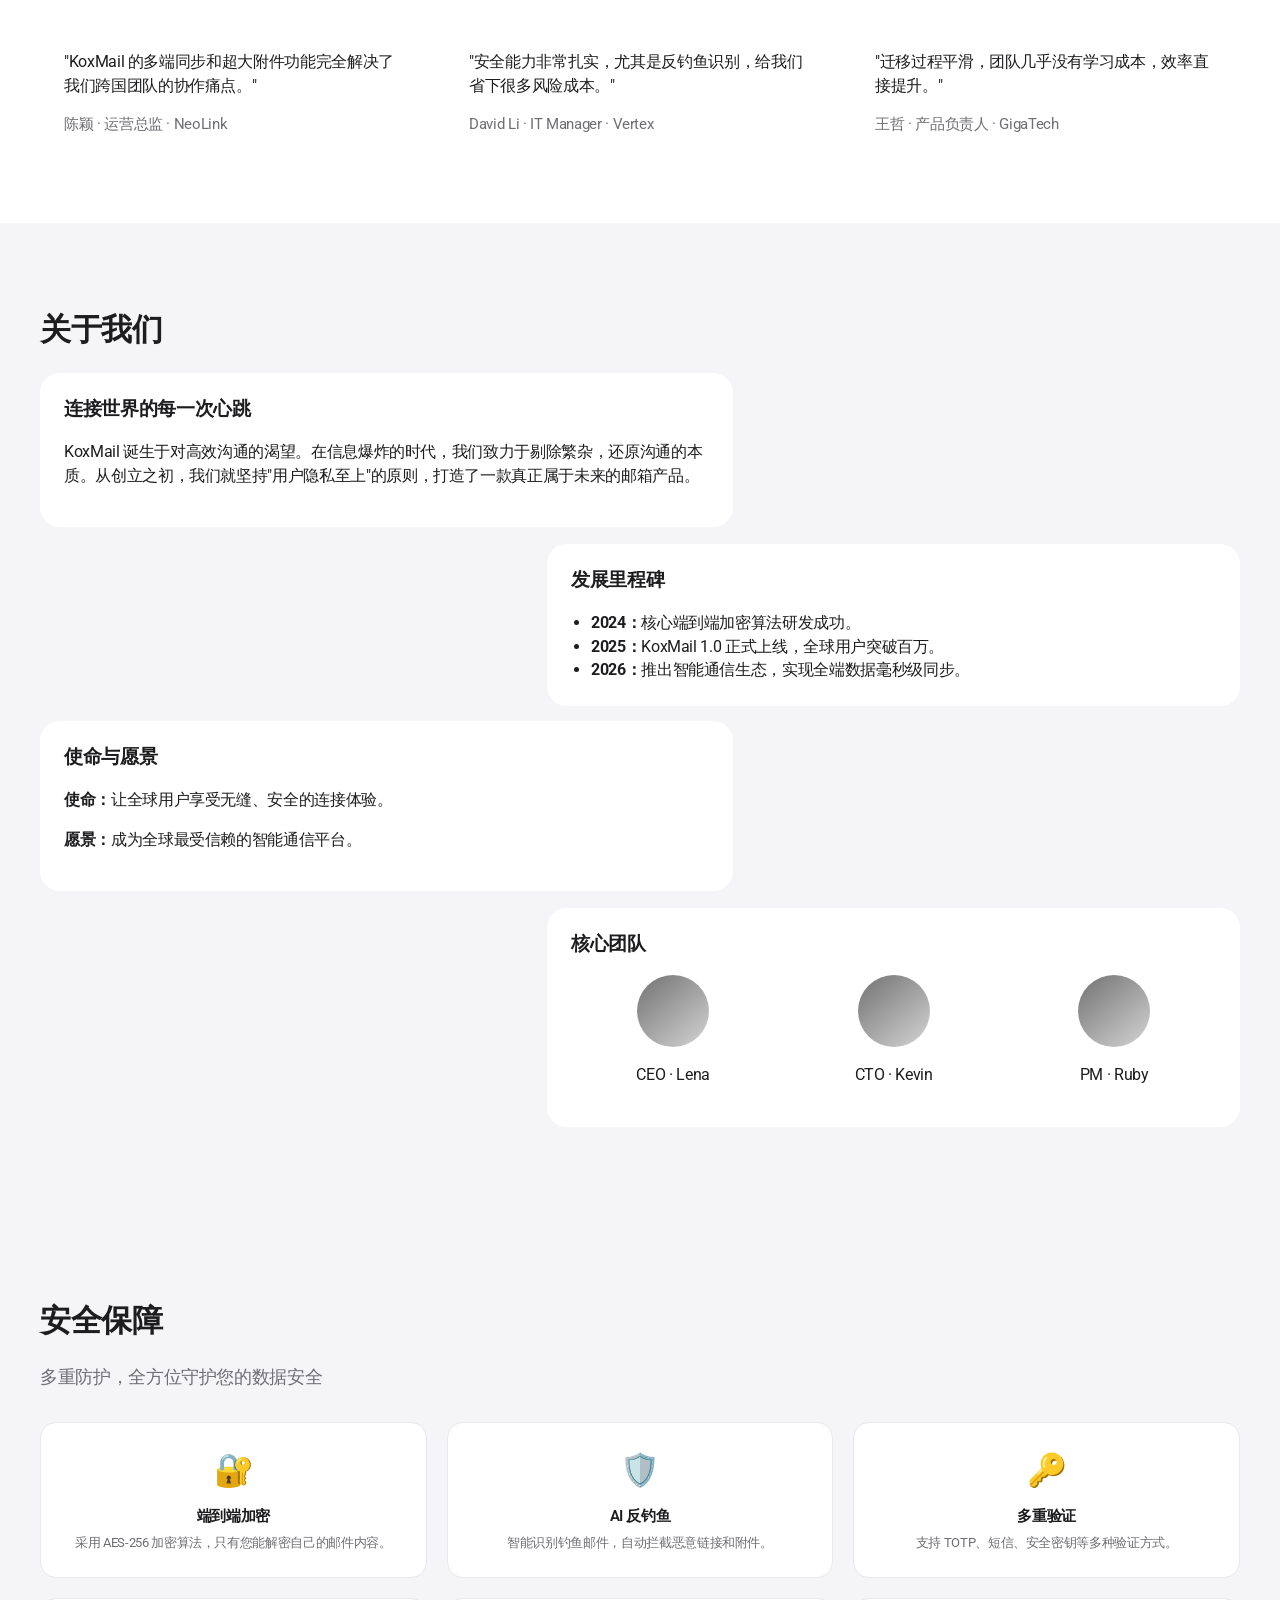
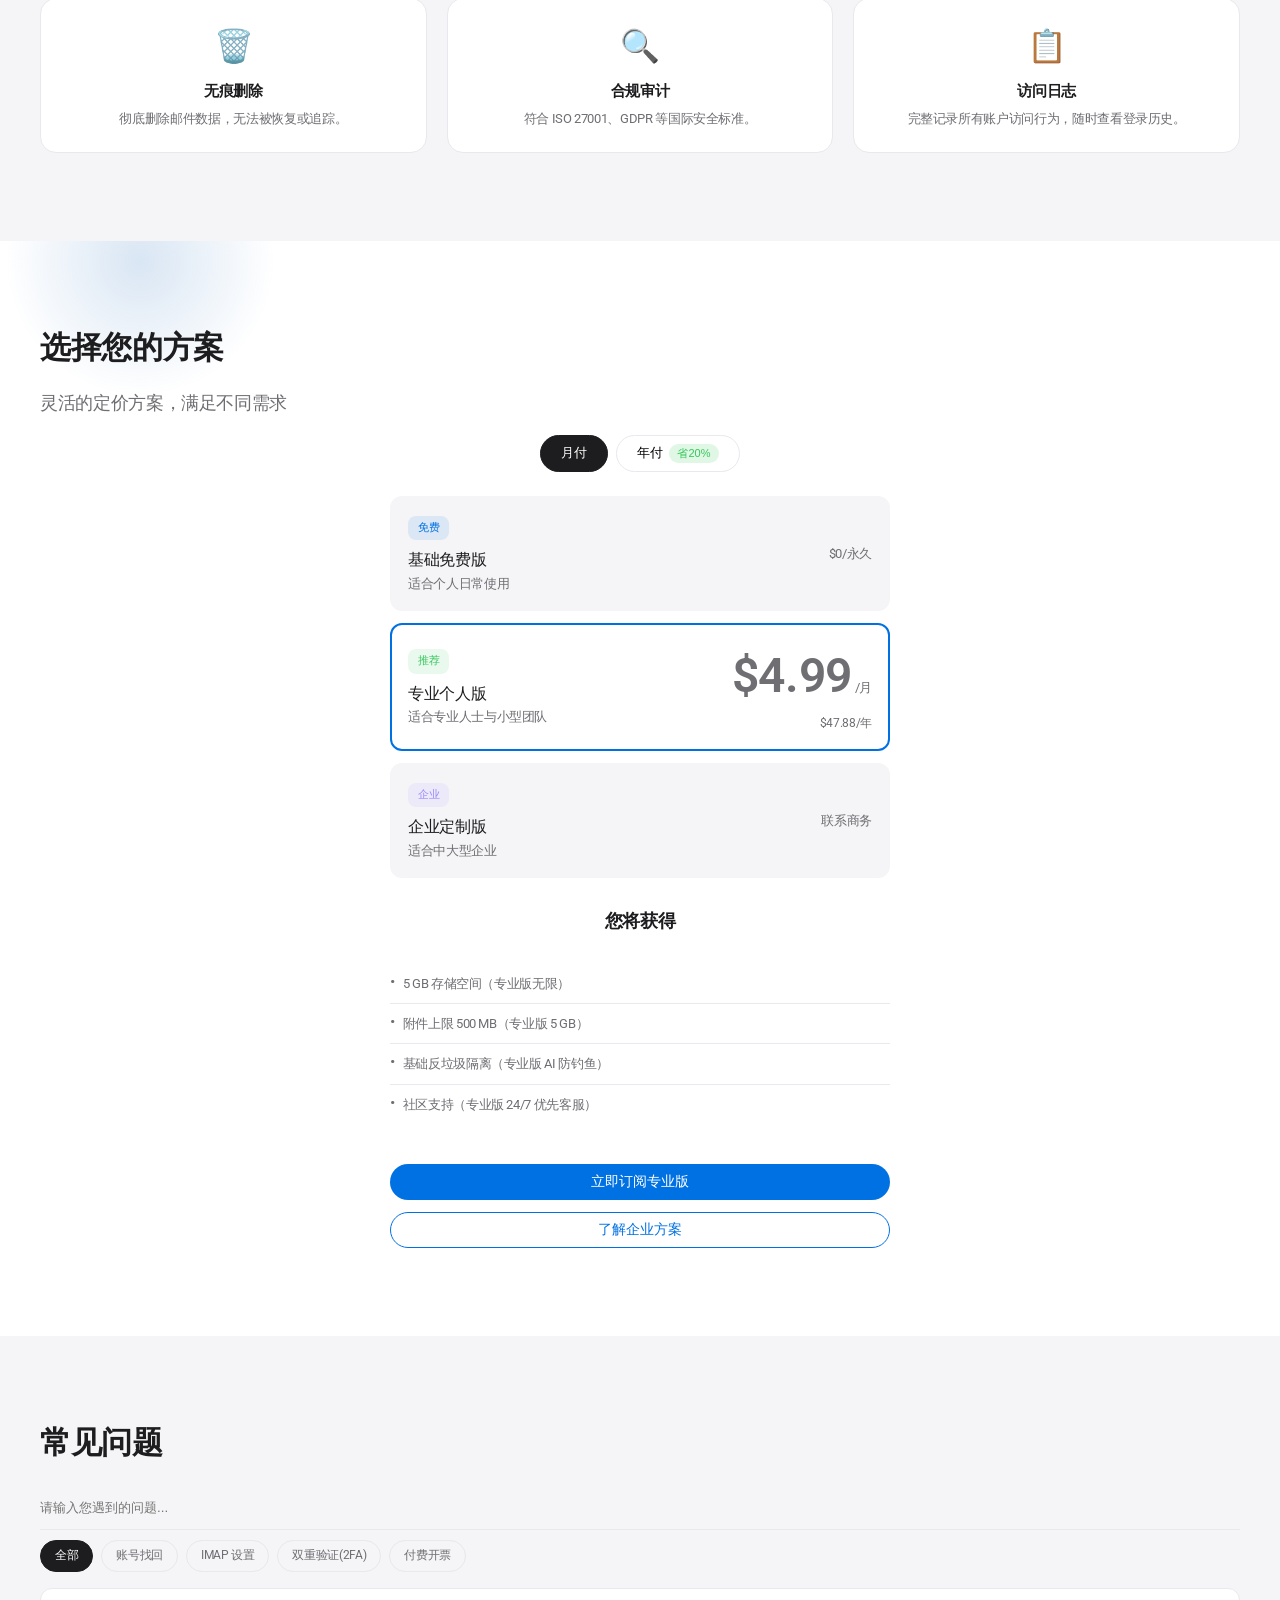
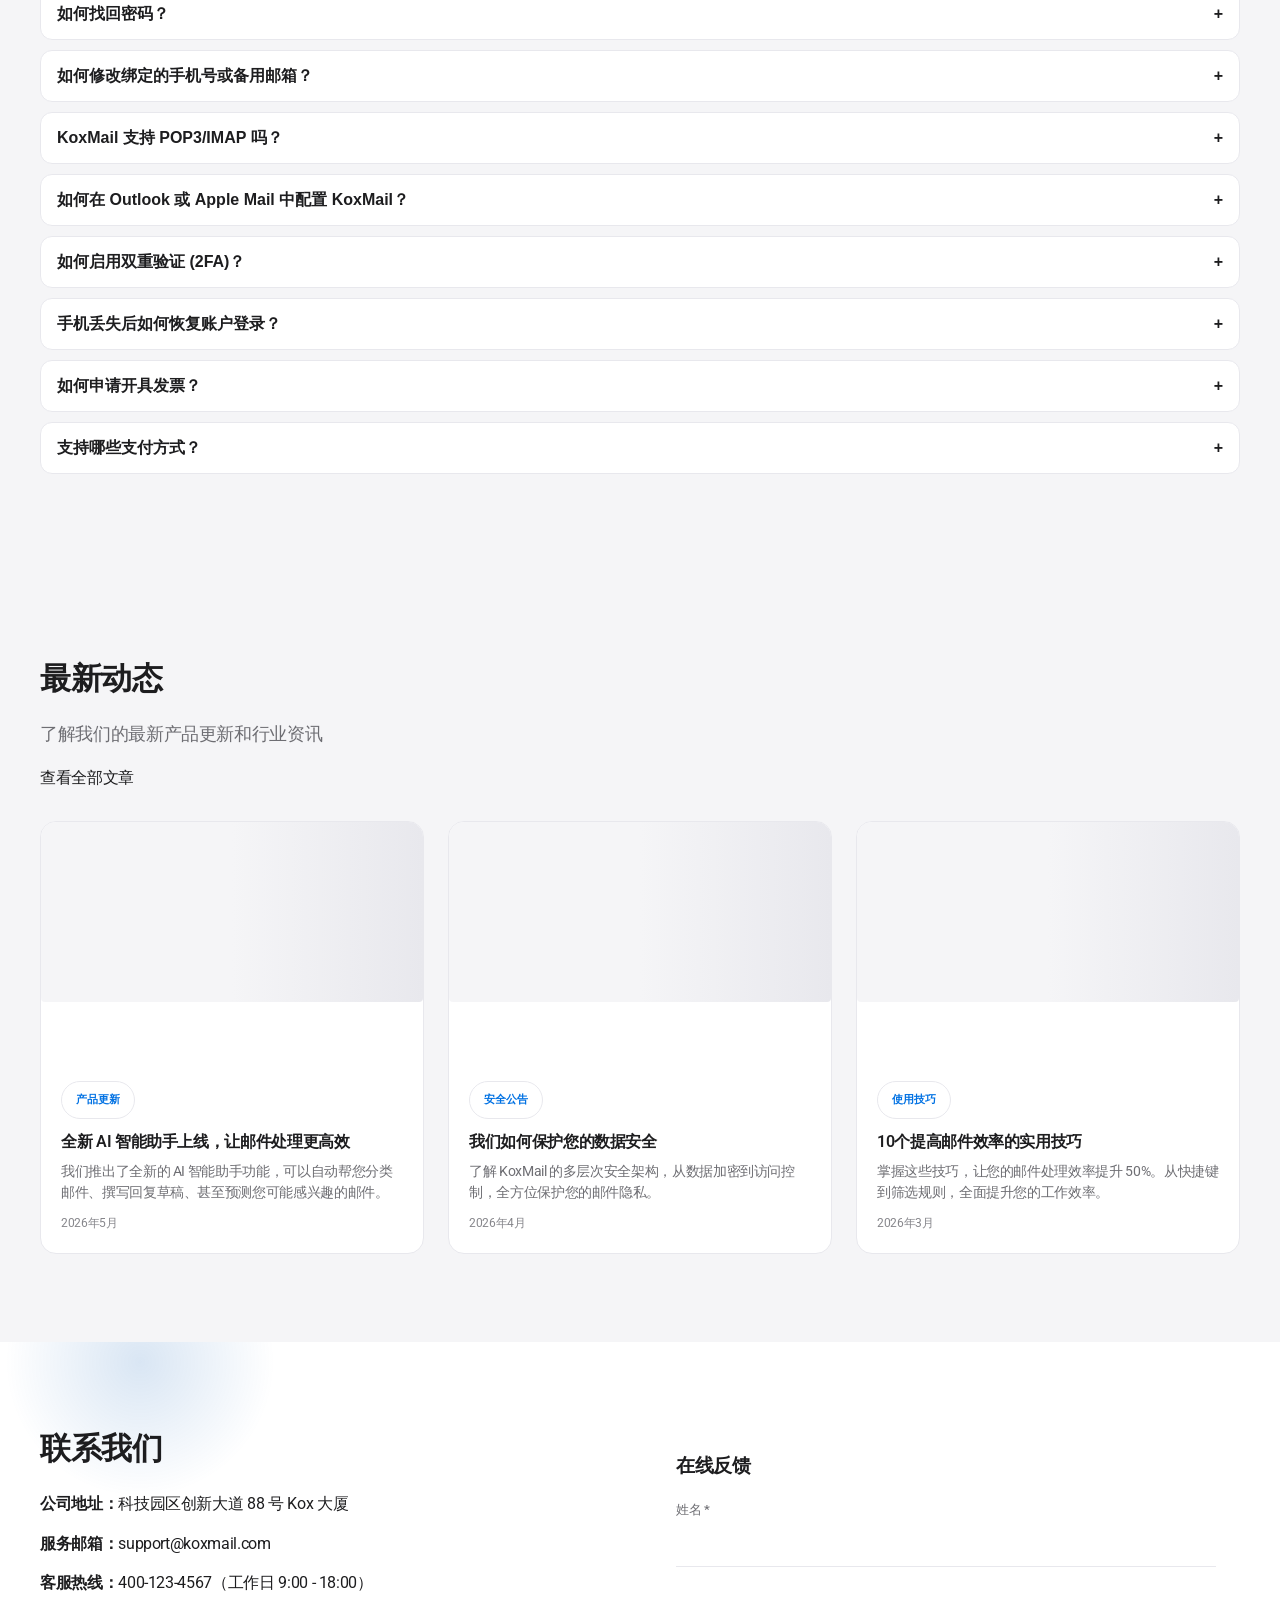
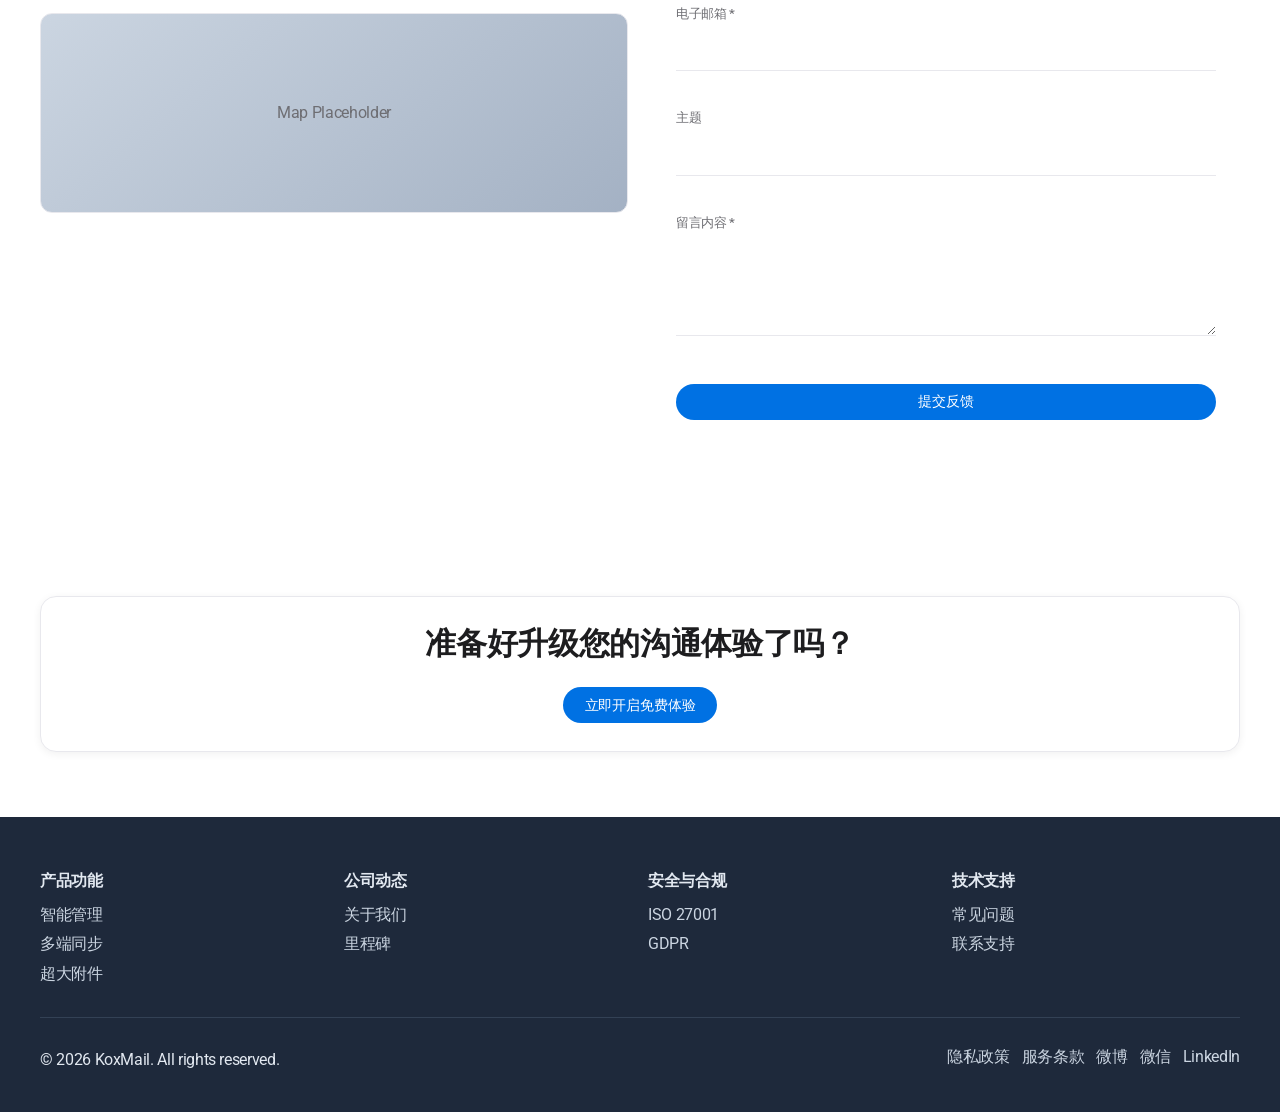
==== commit a11188dc: "feat: 新增悬浮操作按钮、暗黑模式与页面全新改版 1.  新增返回顶部和暗黑模式切换的悬浮操作按钮 2.  重构暗黑模式切换逻辑，支持本地存储主题偏好 3.  新增博客预览、安全保障、使用流程等全" ====
--- a/index.html
+++ b/index.html
@@ -28,12 +28,12 @@
         <a href="index.html#pricing">价格</a>
         <a href="index.html#about">关于我们</a>
         <a href="index.html#faq">常见问题</a>
+        <a href="index.html#blog">博客</a>
       </nav>
 
       <div class="header-actions">
         <a class="btn btn-ghost" href="login.html">登录</a>
         <a class="btn btn-accent" href="register.html">免费注册</a>
-        <button class="theme-toggle" id="themeToggle" aria-label="切换暗黑模式">🌓</button>
       </div>
     </div>
   </header>
@@ -45,18 +45,54 @@
           <p class="eyebrow">KoxMail</p>
           <h1>重新定义邮箱体验</h1>
           <p class="lead">银行级安全加密，极速稳定的云端邮箱服务</p>
+          <div class="hero-features">
+            <span class="hero-feature-tag">端到端加密</span>
+            <span class="hero-feature-tag">无限容量</span>
+            <span class="hero-feature-tag">智能分类</span>
+          </div>
           <div class="hero-actions">
             <a class="btn btn-accent" href="register.html">免费注册</a>
             <a class="btn btn-outline" href="#features">了解更多</a>
           </div>
+          <div class="hero-stats">
+            <div class="hero-stat">
+              <span class="hero-stat-value">500万+</span>
+              <span class="hero-stat-label">全球用户</span>
+            </div>
+            <div class="hero-stat-divider"></div>
+            <div class="hero-stat">
+              <span class="hero-stat-value">99.9%</span>
+              <span class="hero-stat-label">服务可用性</span>
+            </div>
+            <div class="hero-stat-divider"></div>
+            <div class="hero-stat">
+              <span class="hero-stat-value">50+</span>
+              <span class="hero-stat-label">国家覆盖</span>
+            </div>
+          </div>
         </div>
         <div class="hero-art">
+          <div class="hero-decor"></div>
           <div class="mock-mail">
-            <div class="mail-top">KoxMail</div>
+            <div class="mail-top">
+              <span class="mail-dot"></span>
+              <span class="mail-dot"></span>
+              <span class="mail-dot"></span>
+              <span class="mail-title">KoxMail</span>
+            </div>
             <div class="mail-body">
-              <p>安全加密传输</p>
-              <p>AI 智能分类</p>
-              <p>全球同步</p>
+              <div class="mail-item">
+                <span class="mail-icon">📧</span>
+                <span class="mail-text">安全加密传输</span>
+              </div>
+              <div class="mail-item">
+                <span class="mail-icon">🤖</span>
+                <span class="mail-text">AI 智能分类</span>
+              </div>
+              <div class="mail-item">
+                <span class="mail-icon">☁️</span>
+                <span class="mail-text">全球实时同步</span>
+              </div>
             </div>
           </div>
         </div>
@@ -121,20 +157,132 @@
 
     <section class="features section" id="features">
       <div class="container">
-        <h2>核心优势</h2>
+        <div class="section-header">
+          <h2>核心优势</h2>
+          <p class="lead">为什么选择 KoxMail？</p>
+        </div>
         <div class="cards-3">
           <article class="card feature-card">
+            <div class="feature-icon">⚡</div>
             <h3>极速收发</h3>
-            <p>全球节点部署，毫秒级响应，告别延迟。</p>
+            <p>全球节点部署，毫秒级响应，告别延迟。智能路由选择最优路径。</p>
+            <ul class="feature-list">
+              <li>全球 20+ 数据中心</li>
+              <li>智能 DNS 解析</li>
+              <li>CDN 加速分发</li>
+            </ul>
           </article>
           <article class="card feature-card">
+            <div class="feature-icon">🔒</div>
             <h3>极致安全</h3>
             <p>多重端到端加密与智能 AI 反垃圾系统，守护您的绝对隐私。</p>
+            <ul class="feature-list">
+              <li>AES-256 加密</li>
+              <li>AI 反钓鱼检测</li>
+              <li>双重验证支持</li>
+            </ul>
           </article>
           <article class="card feature-card">
+            <div class="feature-icon">☁️</div>
             <h3>海量存储</h3>
             <p>无限容量扩展，重要文件与历史邮件永久保存。</p>
-          </article>
+            <ul class="feature-list">
+              <li>基础版 5GB</li>
+              <li>专业版无限容量</li>
+              <li>智能压缩优化</li>
+            </ul>
+          </article>
+        </div>
+      </div>
+    </section>
+
+    <section class="how-it-works section alt-bg">
+      <div class="container">
+        <div class="section-header">
+          <h2>如何工作</h2>
+          <p class="lead">简单三步，开启全新邮件体验</p>
+        </div>
+        <div class="steps-grid">
+          <div class="step-card">
+            <div class="step-number">1</div>
+            <div class="step-content">
+              <h3>创建账户</h3>
+              <p>使用邮箱或手机号快速注册，完成基础设置。</p>
+            </div>
+          </div>
+          <div class="step-card">
+            <div class="step-number">2</div>
+            <div class="step-content">
+              <h3>配置客户端</h3>
+              <p>支持 IMAP/POP3/SMTP，一键配置所有设备。</p>
+            </div>
+          </div>
+          <div class="step-card">
+            <div class="step-number">3</div>
+            <div class="step-content">
+              <h3>开始使用</h3>
+              <p>享受智能分类、安全加密的全新邮件体验。</p>
+            </div>
+          </div>
+        </div>
+      </div>
+    </section>
+
+    <section class="more-features section">
+      <div class="container">
+        <div class="section-header">
+          <h2>更多功能</h2>
+          <p class="lead">强大功能，满足各种场景需求</p>
+        </div>
+        <div class="features-grid">
+          <div class="feature-row">
+            <div class="feature-box">
+              <div class="feature-icon">🤖</div>
+              <div class="feature-info">
+                <h4>AI 智能分类</h4>
+                <p>自动识别邮件类型，智能分类归档，让收件箱井井有条。</p>
+              </div>
+            </div>
+            <div class="feature-box">
+              <div class="feature-icon">📱</div>
+              <div class="feature-info">
+                <h4>全平台同步</h4>
+                <p>支持 iOS、Android、macOS、Windows，随时随地同步访问。</p>
+              </div>
+            </div>
+          </div>
+          <div class="feature-row">
+            <div class="feature-box">
+              <div class="feature-icon">📎</div>
+              <div class="feature-info">
+                <h4>超大附件</h4>
+                <p>支持最大 5GB 附件，轻松分享大型文件和高清视频。</p>
+              </div>
+            </div>
+            <div class="feature-box">
+              <div class="feature-icon">🔄</div>
+              <div class="feature-info">
+                <h4>邮件撤回</h4>
+                <p>发送后后悔？支持撤回已发送邮件，避免尴尬。</p>
+              </div>
+            </div>
+          </div>
+          <div class="feature-row">
+            <div class="feature-box">
+              <div class="feature-icon">🔔</div>
+              <div class="feature-info">
+                <h4>智能提醒</h4>
+                <p>重要邮件智能提醒，不错过任何关键信息。</p>
+              </div>
+            </div>
+            <div class="feature-box">
+              <div class="feature-icon">📊</div>
+              <div class="feature-info">
+                <h4>邮件分析</h4>
+                <p>查看邮件统计报告，了解收发趋势和效率分析。</p>
+              </div>
+            </div>
+          </div>
         </div>
       </div>
     </section>
@@ -192,14 +340,63 @@
       </div>
     </section>
 
+    <section class="security-features section alt-bg">
+      <div class="container">
+        <div class="section-header">
+          <h2>安全保障</h2>
+          <p class="lead">多重防护，全方位守护您的数据安全</p>
+        </div>
+        <div class="security-grid">
+          <div class="security-card">
+            <div class="security-icon">🔐</div>
+            <h3>端到端加密</h3>
+            <p>采用 AES-256 加密算法，只有您能解密自己的邮件内容。</p>
+          </div>
+          <div class="security-card">
+            <div class="security-icon">🛡️</div>
+            <h3>AI 反钓鱼</h3>
+            <p>智能识别钓鱼邮件，自动拦截恶意链接和附件。</p>
+          </div>
+          <div class="security-card">
+            <div class="security-icon">🔑</div>
+            <h3>多重验证</h3>
+            <p>支持 TOTP、短信、安全密钥等多种验证方式。</p>
+          </div>
+          <div class="security-card">
+            <div class="security-icon">🗑️</div>
+            <h3>无痕删除</h3>
+            <p>彻底删除邮件数据，无法被恢复或追踪。</p>
+          </div>
+          <div class="security-card">
+            <div class="security-icon">🔍</div>
+            <h3>合规审计</h3>
+            <p>符合 ISO 27001、GDPR 等国际安全标准。</p>
+          </div>
+          <div class="security-card">
+            <div class="security-icon">📋</div>
+            <h3>访问日志</h3>
+            <p>完整记录所有账户访问行为，随时查看登录历史。</p>
+          </div>
+        </div>
+      </div>
+    </section>
+
     <section class="pricing section" id="pricing">
       <div class="container">
-        <h2>选择您的方案</h2>
-        <p class="lead">灵活的定价方案，满足不同需求</p>
+        <div class="section-header">
+          <h2>选择您的方案</h2>
+          <p class="lead">灵活的定价方案，满足不同需求</p>
+        </div>
+        
+        <div class="pricing-toggle">
+          <button class="toggle-btn active" data-period="monthly">月付</button>
+          <button class="toggle-btn" data-period="yearly">年付 <span class="save-badge">省20%</span></button>
+        </div>
         
         <div class="pricing-grid-apple">
           <div class="option-card" id="plan-basic">
             <div class="option-content">
+              <div class="option-badge">免费</div>
               <div class="option-title">基础免费版</div>
               <div class="option-desc">适合个人日常使用</div>
             </div>
@@ -208,14 +405,20 @@
           
           <div class="option-card selected" id="plan-pro">
             <div class="option-content">
+              <div class="option-badge recommended">推荐</div>
               <div class="option-title">专业个人版</div>
               <div class="option-desc">适合专业人士与小型团队</div>
             </div>
-            <div class="option-price">$4.99<span>/月</span></div>
+            <div class="option-price">
+              <span class="price-amount">$4.99</span>
+              <span class="price-unit">/月</span>
+              <span class="price-yearly" hidden>$47.88/年</span>
+            </div>
           </div>
           
           <div class="option-card" id="plan-enterprise">
             <div class="option-content">
+              <div class="option-badge enterprise">企业</div>
               <div class="option-title">企业定制版</div>
               <div class="option-desc">适合中大型企业</div>
             </div>
@@ -326,6 +529,57 @@
       </div>
     </section>
 
+    <section class="blog-preview section" id="blog">
+      <div class="container">
+        <div class="section-header">
+          <h2>最新动态</h2>
+          <p class="lead">了解我们的最新产品更新和行业资讯</p>
+          <a class="link-underline" href="blog.html">查看全部文章</a>
+        </div>
+        <div class="blog-grid">
+          <article class="blog-card">
+            <div class="blog-image">
+              <div class="skeleton" style="width: 100%; height: 180px;"></div>
+            </div>
+            <div class="blog-content">
+              <span class="badge">产品更新</span>
+              <h3>全新 AI 智能助手上线，让邮件处理更高效</h3>
+              <p>我们推出了全新的 AI 智能助手功能，可以自动帮您分类邮件、撰写回复草稿、甚至预测您可能感兴趣的邮件。</p>
+              <div class="blog-meta">
+                <span>2026年5月</span>
+              </div>
+            </div>
+          </article>
+          <article class="blog-card">
+            <div class="blog-image">
+              <div class="skeleton" style="width: 100%; height: 180px;"></div>
+            </div>
+            <div class="blog-content">
+              <span class="badge">安全公告</span>
+              <h3>我们如何保护您的数据安全</h3>
+              <p>了解 KoxMail 的多层次安全架构，从数据加密到访问控制，全方位保护您的邮件隐私。</p>
+              <div class="blog-meta">
+                <span>2026年4月</span>
+              </div>
+            </div>
+          </article>
+          <article class="blog-card">
+            <div class="blog-image">
+              <div class="skeleton" style="width: 100%; height: 180px;"></div>
+            </div>
+            <div class="blog-content">
+              <span class="badge">使用技巧</span>
+              <h3>10个提高邮件效率的实用技巧</h3>
+              <p>掌握这些技巧，让您的邮件处理效率提升 50%。从快捷键到筛选规则，全面提升您的工作效率。</p>
+              <div class="blog-meta">
+                <span>2026年3月</span>
+              </div>
+            </div>
+          </article>
+        </div>
+      </div>
+    </section>
+
     <section class="contact section" id="contact">
       <div class="container grid-2">
         <div class="contact-info">
@@ -377,6 +631,19 @@
         <a class="btn btn-accent" href="register.html">立即开启免费体验</a>
       </div>
     </section>
+
+    <div class="floating-actions" id="floatingActions">
+      <button class="float-btn" id="scrollTopBtn" title="返回顶部" aria-label="返回顶部">
+        <svg viewBox="0 0 24 24" fill="none" stroke="currentColor" stroke-width="2">
+          <path d="M12 5v14M5 12l7-7 7 7"/>
+        </svg>
+      </button>
+      <button class="float-btn" id="darkModeBtn" title="切换主题" aria-label="切换主题">
+        <svg viewBox="0 0 24 24" fill="none" stroke="currentColor" stroke-width="2">
+          <path d="M21 12.79A9 9 0 1 1 11.21 3 7 7 0 0 0 21 12.79z"/>
+        </svg>
+      </button>
+    </div>
   </main>
 
   <footer class="site-footer">
--- a/styles.css
+++ b/styles.css
@@ -22,7 +22,8 @@
   --shadow-lg: 0 10px 40px rgba(0, 0, 0, 0.12);
 }
 
-[data-theme="dark"] {
+[data-theme="dark"],
+.dark {
   --primary: #0071e3;
   --primary-dark: #0077ed;
   --primary-light: #34c7ff;
@@ -58,16 +59,71 @@
 
 body {
   margin: 0;
-  font-family: "PingFang SC", "Roboto", "Microsoft YaHei", sans-serif;
+  font-family: -apple-system, BlinkMacSystemFont, "Segoe UI", Roboto, "Helvetica Neue", Arial, sans-serif;
   background: var(--bg);
   color: var(--text);
-  line-height: 1.6;
-  animation: pageFadeIn 0.7s ease both;
+  line-height: 1.47059;
+  letter-spacing: -0.022em;
+  animation: pageFadeIn 0.7s cubic-bezier(0.25, 0.46, 0.45, 0.94) both;
+  -webkit-font-smoothing: antialiased;
+  -moz-osx-font-smoothing: grayscale;
 }
 
 a {
   color: inherit;
   text-decoration: none;
+}
+
+a:hover {
+  color: var(--primary);
+}
+
+a:active {
+  opacity: 0.7;
+}
+
+.link-underline {
+  position: relative;
+}
+
+.link-underline::after {
+  content: "";
+  position: absolute;
+  bottom: -2px;
+  left: 0;
+  width: 100%;
+  height: 1px;
+  background: var(--primary);
+  transform: scaleX(0);
+  transform-origin: left;
+  transition: transform 0.2s cubic-bezier(0.25, 0.46, 0.45, 0.94);
+}
+
+.link-underline:hover::after {
+  transform: scaleX(1);
+}
+
+::selection {
+  background-color: var(--primary);
+  color: var(--bg);
+}
+
+::-webkit-scrollbar {
+  width: 8px;
+  height: 8px;
+}
+
+::-webkit-scrollbar-track {
+  background: var(--bg-alt);
+}
+
+::-webkit-scrollbar-thumb {
+  background: var(--text-subtle);
+  border-radius: 4px;
+}
+
+::-webkit-scrollbar-thumb:hover {
+  background: var(--text-muted);
 }
 
 .container {
@@ -245,7 +301,7 @@
 .nav {
   display: flex;
   align-items: center;
-  gap: 30px;
+  gap: 22px;
   margin: 0 auto;
 }
 
@@ -255,32 +311,15 @@
   font-weight: 400;
   font-size: 12px;
   letter-spacing: -0.01em;
-  transition: color 0.2s ease;
+  transition: color 0.15s cubic-bezier(0.25, 0.46, 0.45, 0.94);
 }
 
 .nav a:hover {
   color: var(--text);
 }
 
-.nav a::after {
-  content: "";
-  position: absolute;
-  left: 0;
-  bottom: -6px;
-  width: 100%;
-  height: 2px;
-  transform: scaleX(0);
-  transform-origin: left;
-  transition: transform 0.2s ease;
-  background: var(--primary);
-}
-
-.nav a:hover {
-  color: var(--primary);
-}
-
-.nav a:hover::after {
-  transform: scaleX(1);
+.nav a.active {
+  color: var(--text);
 }
 
 .header-actions {
@@ -294,15 +333,16 @@
   border-radius: 18px;
   border: none;
   padding: 0 22px;
-  font-weight: 400;
+  font-weight: 500;
   font-size: 14px;
   letter-spacing: -0.01em;
   cursor: pointer;
-  transition: all 0.2s cubic-bezier(0.25, 0.46, 0.45, 0.94);
+  transition: all 0.15s cubic-bezier(0.25, 0.46, 0.45, 0.94);
   display: inline-flex;
   align-items: center;
   justify-content: center;
   position: relative;
+  white-space: nowrap;
 }
 
 .btn:hover {
@@ -319,7 +359,7 @@
 }
 
 .btn-ghost:hover {
-  background: var(--bg-alt);
+  background: rgba(0, 0, 0, 0.06);
 }
 
 .btn-accent {
@@ -329,12 +369,153 @@
 
 .btn-accent:hover {
   background: var(--primary-dark);
+}
+
+.btn-accent:active {
+  background: #0066cc;
 }
 
 .btn-outline {
   color: var(--primary);
   border: 1px solid var(--primary);
   background: transparent;
+}
+
+.btn-outline:hover {
+  background: rgba(0, 113, 227, 0.06);
+}
+
+.btn:disabled {
+  opacity: 0.5;
+  cursor: not-allowed;
+  pointer-events: none;
+}
+
+.btn.is-loading {
+  position: relative;
+  color: transparent !important;
+}
+
+.btn.is-loading::after {
+  content: "";
+  position: absolute;
+  width: 16px;
+  height: 16px;
+  border: 2px solid rgba(255, 255, 255, 0.3);
+  border-top-color: #fff;
+  border-radius: 50%;
+  animation: spin 0.6s linear infinite;
+}
+
+.btn-accent.is-loading::after {
+  border-color: rgba(255, 255, 255, 0.3);
+  border-top-color: #fff;
+}
+
+.btn-outline.is-loading::after {
+  border-color: rgba(0, 113, 227, 0.3);
+  border-top-color: var(--primary);
+}
+
+/* Micro-interactions */
+.btn-micro {
+  transition: transform 0.15s cubic-bezier(0.25, 0.46, 0.45, 0.94);
+}
+
+.btn-micro:active {
+  transform: scale(0.96);
+}
+
+/* Glow effect on hover */
+.glow-hover {
+  transition: box-shadow 0.3s cubic-bezier(0.25, 0.46, 0.45, 0.94);
+}
+
+.glow-hover:hover {
+  box-shadow: 0 0 20px rgba(0, 113, 227, 0.3);
+}
+
+/* Skeleton loading */
+.skeleton {
+  background: linear-gradient(
+    90deg,
+    var(--bg-alt) 25%,
+    var(--border) 50%,
+    var(--bg-alt) 75%
+  );
+  background-size: 200% 100%;
+  animation: shimmer 1.5s ease-in-out infinite;
+  border-radius: 4px;
+}
+
+/* Badge styling */
+.badge {
+  display: inline-block;
+  padding: 4px 12px;
+  border-radius: 12px;
+  font-size: 11px;
+  font-weight: 500;
+  letter-spacing: -0.01em;
+  background: rgba(0, 113, 227, 0.1);
+  color: var(--primary);
+}
+
+.badge.success {
+  background: rgba(52, 199, 89, 0.1);
+  color: #34c759;
+}
+
+.badge.warning {
+  background: rgba(255, 149, 0, 0.1);
+  color: #ff9500;
+}
+
+/* Tooltip */
+.tooltip {
+  position: relative;
+}
+
+.tooltip::after {
+  content: attr(data-tooltip);
+  position: absolute;
+  bottom: 100%;
+  left: 50%;
+  transform: translateX(-50%);
+  padding: 8px 12px;
+  background: var(--text);
+  color: var(--bg);
+  font-size: 12px;
+  border-radius: 8px;
+  white-space: nowrap;
+  opacity: 0;
+  visibility: hidden;
+  transition: all 0.2s cubic-bezier(0.25, 0.46, 0.45, 0.94);
+  margin-bottom: 8px;
+  pointer-events: none;
+}
+
+.tooltip:hover::after {
+  opacity: 1;
+  visibility: visible;
+}
+
+/* Focus ring */
+.focus-ring {
+  position: relative;
+}
+
+.focus-ring:focus-within {
+  box-shadow: 0 0 0 4px rgba(0, 113, 227, 0.15);
+}
+
+/* Smooth image loading */
+.img-lazy {
+  opacity: 0;
+  transition: opacity 0.5s cubic-bezier(0.25, 0.46, 0.45, 0.94);
+}
+
+.img-lazy.loaded {
+  opacity: 1;
 }
 
 
@@ -388,10 +569,25 @@
 
 input:focus, textarea:focus {
   border-color: var(--primary);
+  outline: none;
 }
 
 select:focus {
   border-color: var(--primary);
+  outline: none;
+}
+
+input:focus-visible,
+textarea:focus-visible,
+select:focus-visible,
+button:focus-visible {
+  outline: 2px solid var(--primary);
+  outline-offset: 2px;
+}
+
+input:-webkit-autofill {
+  -webkit-box-shadow: 0 0 0 100px var(--bg) inset;
+  -webkit-text-fill-color: var(--text);
 }
 
 .field {
@@ -408,6 +604,23 @@
 .field input::placeholder,
 .field textarea::placeholder {
   color: var(--text-subtle);
+}
+
+.hero-features {
+  display: flex;
+  align-items: center;
+  justify-content: center;
+  gap: 12px;
+  margin-top: 16px;
+}
+
+.hero-feature-tag {
+  padding: 6px 14px;
+  border-radius: 999px;
+  font-size: 12px;
+  background: rgba(0, 113, 227, 0.1);
+  color: var(--primary);
+  font-weight: 500;
 }
 
 .hero-actions {
@@ -418,6 +631,40 @@
   margin-top: 24px;
 }
 
+.hero-stats {
+  display: flex;
+  align-items: center;
+  justify-content: center;
+  gap: 24px;
+  margin-top: 32px;
+  padding-top: 24px;
+  border-top: 1px solid var(--border);
+}
+
+.hero-stat {
+  display: flex;
+  flex-direction: column;
+  align-items: center;
+}
+
+.hero-stat-value {
+  font-size: 1.5rem;
+  font-weight: 700;
+  color: var(--text);
+}
+
+.hero-stat-label {
+  font-size: 12px;
+  color: var(--text-muted);
+  margin-top: 4px;
+}
+
+.hero-stat-divider {
+  width: 1px;
+  height: 40px;
+  background: var(--border);
+}
+
 .hero-art {
   display: flex;
   align-items: center;
@@ -426,27 +673,280 @@
   margin-top: 40px;
 }
 
+.hero-decor {
+  position: absolute;
+  width: 400px;
+  height: 400px;
+  border-radius: 50%;
+  background: radial-gradient(circle, rgba(0, 113, 227, 0.08), transparent 70%);
+  animation: glowDrift 8s ease-in-out infinite;
+}
+
 .mock-mail {
   width: min(380px, 90%);
-  border-radius: 24px;
+  border-radius: 20px;
   overflow: hidden;
-  box-shadow: var(--shadow-md);
+  box-shadow: 0 25px 50px -12px rgba(0, 0, 0, 0.15);
   border: 1px solid var(--border);
   animation: floatY 6s ease-in-out infinite;
   background: var(--surface);
+  position: relative;
+  z-index: 1;
 }
 
 .mail-top {
-  padding: 12px 16px;
-  background: var(--primary);
+  display: flex;
+  align-items: center;
+  gap: 8px;
+  padding: 10px 16px;
+  background: linear-gradient(135deg, var(--primary), var(--primary-dark));
   color: #fff;
+}
+
+.mail-dot {
+  width: 8px;
+  height: 8px;
+  border-radius: 50%;
+  background: rgba(255, 255, 255, 0.6);
+}
+
+.mail-dot:first-child {
+  background: #ff5f57;
+}
+
+.mail-dot:nth-child(2) {
+  background: #ffbd2e;
+}
+
+.mail-dot:nth-child(3) {
+  background: #27ca40;
+}
+
+.mail-title {
+  margin-left: auto;
   font-weight: 500;
-  font-size: 14px;
+  font-size: 13px;
 }
 
 .mail-body {
   background: var(--surface);
   padding: 16px;
+}
+
+.mail-item {
+  display: flex;
+  align-items: center;
+  gap: 12px;
+  padding: 12px 0;
+}
+
+.mail-item:not(:last-child) {
+  border-bottom: 1px solid var(--border);
+}
+
+.mail-icon {
+  font-size: 1.25rem;
+}
+
+.mail-text {
+  font-size: 13px;
+  color: var(--text-muted);
+}
+
+/* Floating actions */
+.floating-actions {
+  position: fixed;
+  right: 20px;
+  bottom: 20px;
+  display: flex;
+  flex-direction: column;
+  gap: 12px;
+  z-index: 100;
+  opacity: 0;
+  transform: translateY(20px);
+  transition: all 0.3s cubic-bezier(0.25, 0.46, 0.45, 0.94);
+}
+
+.floating-actions.visible {
+  opacity: 1;
+  transform: translateY(0);
+}
+
+.float-btn {
+  width: 48px;
+  height: 48px;
+  border-radius: 50%;
+  border: none;
+  background: var(--text);
+  color: var(--bg);
+  cursor: pointer;
+  display: flex;
+  align-items: center;
+  justify-content: center;
+  transition: all 0.2s cubic-bezier(0.25, 0.46, 0.45, 0.94);
+  box-shadow: 0 4px 12px rgba(0, 0, 0, 0.15);
+}
+
+.float-btn:hover {
+  transform: translateY(-2px);
+  box-shadow: 0 6px 20px rgba(0, 0, 0, 0.2);
+}
+
+.float-btn:active {
+  transform: scale(0.95);
+}
+
+.float-btn svg {
+  width: 20px;
+  height: 20px;
+}
+
+/* Security features */
+.security-features {
+  background: var(--bg-alt);
+}
+
+.security-grid {
+  display: grid;
+  grid-template-columns: repeat(3, minmax(0, 1fr));
+  gap: 20px;
+  margin-top: 32px;
+}
+
+.security-card {
+  background: var(--surface);
+  border: 1px solid var(--border);
+  border-radius: 16px;
+  padding: 24px;
+  text-align: center;
+  transition: all 0.25s cubic-bezier(0.25, 0.46, 0.45, 0.94);
+}
+
+.security-card:hover {
+  transform: translateY(-2px);
+  box-shadow: 0 8px 30px rgba(0, 0, 0, 0.06);
+  border-color: var(--primary);
+}
+
+.security-icon {
+  font-size: 2rem;
+  margin-bottom: 12px;
+}
+
+.security-card h3 {
+  font-size: 15px;
+  font-weight: 600;
+  margin: 0 0 8px;
+}
+
+.security-card p {
+  font-size: 13px;
+  color: var(--text-muted);
+  line-height: 1.5;
+  margin: 0;
+}
+
+/* Pricing toggle */
+.pricing-toggle {
+  display: flex;
+  justify-content: center;
+  gap: 8px;
+  margin-bottom: 24px;
+}
+
+.toggle-btn {
+  padding: 8px 20px;
+  border: 1px solid var(--border);
+  border-radius: 20px;
+  background: var(--surface);
+  font-size: 13px;
+  cursor: pointer;
+  transition: all 0.15s cubic-bezier(0.25, 0.46, 0.45, 0.94);
+  display: flex;
+  align-items: center;
+  gap: 6px;
+}
+
+.toggle-btn.active {
+  background: var(--text);
+  color: var(--bg);
+  border-color: var(--text);
+}
+
+.toggle-btn:hover:not(.active) {
+  background: var(--bg-alt);
+}
+
+.save-badge {
+  padding: 2px 8px;
+  border-radius: 999px;
+  font-size: 11px;
+  background: rgba(52, 199, 89, 0.15);
+  color: #34c759;
+  font-weight: 500;
+}
+
+.toggle-btn.active .save-badge {
+  background: rgba(255, 255, 255, 0.2);
+  color: #fff;
+}
+
+/* Option card badges */
+.option-badge {
+  display: inline-block;
+  padding: 4px 10px;
+  border-radius: 8px;
+  font-size: 11px;
+  font-weight: 500;
+  margin-bottom: 8px;
+  background: rgba(0, 113, 227, 0.1);
+  color: var(--primary);
+}
+
+.option-badge.recommended {
+  background: rgba(52, 199, 89, 0.1);
+  color: #34c759;
+}
+
+.option-badge.enterprise {
+  background: rgba(156, 136, 255, 0.1);
+  color: #9c88ff;
+}
+
+.price-amount {
+  font-size: 18px;
+  font-weight: 600;
+}
+
+.price-unit {
+  font-size: 13px;
+  color: var(--text-muted);
+}
+
+.price-yearly {
+  display: block;
+  font-size: 12px;
+  color: var(--text-muted);
+  margin-top: 4px;
+}
+
+/* Mobile responsive for hero */
+@media (max-width: 767px) {
+  .hero-features {
+    flex-wrap: wrap;
+  }
+
+  .hero-stats {
+    flex-wrap: wrap;
+  }
+
+  .hero-stat-divider {
+    display: none;
+  }
+
+  .hero-stat {
+    min-width: 80px;
+  }
 }
 
 .mail-body p {
@@ -487,12 +987,12 @@
 }
 
 .feature-card {
-  transition: transform 0.3s cubic-bezier(0.22, 1, 0.36, 1), box-shadow 0.3s ease;
+  transition: transform 0.25s cubic-bezier(0.25, 0.46, 0.45, 0.94), box-shadow 0.25s cubic-bezier(0.25, 0.46, 0.45, 0.94);
 }
 
 .feature-card:hover {
-  transform: translateY(-4px);
-  box-shadow: var(--shadow-md);
+  transform: translateY(-2px);
+  box-shadow: 0 10px 40px rgba(0, 0, 0, 0.08);
 }
 
 .quote-card .person {
@@ -540,17 +1040,17 @@
 }
 
 .price-card {
-  border-radius: 18px;
+  border-radius: 16px;
   padding: 24px;
   background: var(--surface);
   border: 1px solid var(--border);
-  box-shadow: var(--shadow-sm);
-  transition: transform 0.35s cubic-bezier(0.22, 1, 0.36, 1), box-shadow 0.35s ease, border-color 0.25s ease;
+  box-shadow: none;
+  transition: transform 0.25s cubic-bezier(0.25, 0.46, 0.45, 0.94), box-shadow 0.25s cubic-bezier(0.25, 0.46, 0.45, 0.94);
 }
 
 .price-card:hover {
-  transform: translateY(-4px);
-  box-shadow: var(--shadow-md);
+  transform: translateY(-2px);
+  box-shadow: 0 8px 30px rgba(0, 0, 0, 0.06);
 }
 
 .price-card .price {
@@ -601,9 +1101,146 @@
 .tags span {
   border: 1px solid var(--border);
   border-radius: 999px;
-  padding: 6px 10px;
-  font-size: 0.9rem;
-  color: var(--text-muted);
+  padding: 6px 14px;
+  font-size: 12px;
+  color: var(--text-muted);
+  cursor: pointer;
+  transition: all 0.15s cubic-bezier(0.25, 0.46, 0.45, 0.94);
+}
+
+.tags span:hover {
+  background: var(--bg-alt);
+}
+
+.tags span.active {
+  background: var(--text);
+  color: var(--bg);
+  border-color: var(--text);
+}
+
+/* Table styling */
+.data-table {
+  width: 100%;
+  border-collapse: collapse;
+  font-size: 14px;
+}
+
+.data-table th {
+  text-align: left;
+  padding: 12px 16px;
+  font-weight: 500;
+  color: var(--text-muted);
+  font-size: 12px;
+  text-transform: uppercase;
+  letter-spacing: 0.08em;
+}
+
+.data-table td {
+  padding: 12px 16px;
+  border-top: 1px solid var(--border);
+}
+
+.data-table tbody tr:hover {
+  background: var(--bg-alt);
+}
+
+.data-table tfoot td {
+  padding-top: 16px;
+  border-top: 2px solid var(--border);
+  font-weight: 500;
+}
+
+/* Form error state */
+.field.invalid input,
+.field.invalid textarea {
+  border-color: var(--danger);
+}
+
+.field.invalid label {
+  color: var(--danger);
+}
+
+.error-msg {
+  display: block;
+  color: var(--danger);
+  font-size: 12px;
+  margin-top: 4px;
+  min-height: 16px;
+}
+
+/* Success state */
+.field.success input,
+.field.success textarea {
+  border-color: var(--success);
+}
+
+/* Notification toast */
+.toast {
+  position: fixed;
+  bottom: 24px;
+  right: 24px;
+  padding: 16px 20px;
+  background: var(--text);
+  color: var(--bg);
+  border-radius: 12px;
+  font-size: 14px;
+  box-shadow: 0 10px 40px rgba(0, 0, 0, 0.2);
+  opacity: 0;
+  transform: translateY(20px);
+  transition: all 0.3s cubic-bezier(0.25, 0.46, 0.45, 0.94);
+  z-index: 1000;
+}
+
+.toast.show {
+  opacity: 1;
+  transform: translateY(0);
+}
+
+.toast.success {
+  background: var(--success);
+}
+
+.toast.error {
+  background: var(--danger);
+}
+
+/* Progress bar */
+.progress-bar {
+  height: 4px;
+  background: var(--border);
+  border-radius: 2px;
+  overflow: hidden;
+}
+
+.progress-bar-inner {
+  height: 100%;
+  background: var(--primary);
+  border-radius: 2px;
+  transition: width 0.3s cubic-bezier(0.25, 0.46, 0.45, 0.94);
+}
+
+/* Chip component */
+.chip {
+  display: inline-flex;
+  align-items: center;
+  gap: 6px;
+  padding: 6px 12px;
+  border-radius: 16px;
+  background: var(--bg-alt);
+  font-size: 12px;
+  color: var(--text-muted);
+}
+
+.chip .chip-icon {
+  width: 16px;
+  height: 16px;
+  border-radius: 50%;
+  display: flex;
+  align-items: center;
+  justify-content: center;
+  font-size: 10px;
+  background: var(--primary);
+  color: #fff;
 }
 
 .accordion-item {
@@ -1322,7 +1959,7 @@
 }
 
 .fade-in {
-  animation: fadeInUp 0.5s ease both;
+  animation: fadeInUp 0.6s cubic-bezier(0.25, 0.46, 0.45, 0.94) both;
 }
 
 .reveal {
@@ -1377,10 +2014,50 @@
 
 @keyframes floatY {
   0%, 100% {
-    transform: translateY(0px) rotateX(0deg);
+    transform: translateY(0);
   }
   50% {
-    transform: translateY(-8px) rotateX(1.5deg);
+    transform: translateY(-10px);
+  }
+}
+
+@keyframes bounce {
+  0%, 100% {
+    transform: translateY(0);
+  }
+  50% {
+    transform: translateY(-5px);
+  }
+}
+
+@keyframes shimmer {
+  0% {
+    background-position: -200% center;
+  }
+  100% {
+    background-position: 200% center;
+  }
+}
+
+@keyframes slideIn {
+  from {
+    opacity: 0;
+    transform: translateX(-20px);
+  }
+  to {
+    opacity: 1;
+    transform: translateX(0);
+  }
+}
+
+@keyframes scaleIn {
+  from {
+    opacity: 0;
+    transform: scale(0.95);
+  }
+  to {
+    opacity: 1;
+    transform: scale(1);
   }
 }
 
@@ -1431,6 +2108,248 @@
   50% {
     transform: translate(-12px, 10px);
   }
+}
+
+/* Feature icon */
+.feature-icon {
+  font-size: 2rem;
+  margin-bottom: 12px;
+}
+
+.feature-list {
+  margin-top: 12px;
+  padding-left: 0;
+  list-style: none;
+}
+
+.feature-list li {
+  padding: 6px 0;
+  font-size: 13px;
+  color: var(--text-muted);
+  padding-left: 18px;
+  position: relative;
+}
+
+.feature-list li::before {
+  content: "✓";
+  position: absolute;
+  left: 0;
+  color: var(--primary);
+  font-size: 12px;
+}
+
+/* How it works */
+.how-it-works {
+  background: var(--bg-alt);
+}
+
+.steps-grid {
+  display: grid;
+  grid-template-columns: repeat(3, minmax(0, 1fr));
+  gap: 24px;
+  margin-top: 32px;
+}
+
+.step-card {
+  display: flex;
+  gap: 16px;
+  align-items: flex-start;
+}
+
+.step-number {
+  width: 36px;
+  height: 36px;
+  border-radius: 50%;
+  background: var(--primary);
+  color: #fff;
+  display: flex;
+  align-items: center;
+  justify-content: center;
+  font-size: 14px;
+  font-weight: 600;
+  flex-shrink: 0;
+}
+
+.step-content h3 {
+  margin: 0 0 8px;
+  font-size: 16px;
+}
+
+.step-content p {
+  margin: 0;
+  font-size: 14px;
+  color: var(--text-muted);
+}
+
+/* More features */
+.features-grid {
+  margin-top: 32px;
+}
+
+.feature-row {
+  display: grid;
+  grid-template-columns: repeat(2, minmax(0, 1fr));
+  gap: 16px;
+}
+
+.feature-row:not(:last-child) {
+  margin-bottom: 16px;
+}
+
+.feature-box {
+  display: flex;
+  gap: 12px;
+  padding: 16px;
+  background: var(--surface);
+  border: 1px solid var(--border);
+  border-radius: 12px;
+  transition: all 0.2s cubic-bezier(0.25, 0.46, 0.45, 0.94);
+}
+
+.feature-box:hover {
+  background: var(--bg-alt);
+  border-color: var(--primary);
+}
+
+.feature-box .feature-icon {
+  font-size: 1.5rem;
+  margin-bottom: 0;
+  flex-shrink: 0;
+}
+
+.feature-info h4 {
+  margin: 0 0 4px;
+  font-size: 14px;
+  font-weight: 500;
+}
+
+.feature-info p {
+  margin: 0;
+  font-size: 13px;
+  color: var(--text-muted);
+  line-height: 1.5;
+}
+
+/* Testimonials */
+.testimonials-grid {
+  display: grid;
+  grid-template-columns: repeat(4, minmax(0, 1fr));
+  gap: 20px;
+  margin-top: 32px;
+}
+
+.testimonial-card {
+  background: var(--surface);
+  border: 1px solid var(--border);
+  border-radius: 16px;
+  padding: 24px;
+  transition: transform 0.25s cubic-bezier(0.25, 0.46, 0.45, 0.94), box-shadow 0.25s cubic-bezier(0.25, 0.46, 0.45, 0.94);
+}
+
+.testimonial-card:hover {
+  transform: translateY(-2px);
+  box-shadow: 0 8px 30px rgba(0, 0, 0, 0.06);
+}
+
+.testimonial-content p {
+  font-size: 14px;
+  line-height: 1.6;
+  color: var(--text-muted);
+  margin: 0;
+}
+
+.testimonial-author {
+  display: flex;
+  align-items: center;
+  gap: 12px;
+  margin-top: 16px;
+}
+
+.author-avatar {
+  width: 36px;
+  height: 36px;
+  border-radius: 50%;
+  background: linear-gradient(135deg, var(--primary), var(--primary-dark));
+  color: #fff;
+  display: flex;
+  align-items: center;
+  justify-content: center;
+  font-size: 14px;
+  font-weight: 500;
+}
+
+.author-name {
+  font-size: 14px;
+  font-weight: 500;
+}
+
+.author-title {
+  font-size: 12px;
+  color: var(--text-muted);
+}
+
+.testimonial-rating {
+  margin-top: 12px;
+  font-size: 14px;
+}
+
+/* Blog preview */
+.blog-preview {
+  background: var(--bg-alt);
+}
+
+.blog-grid {
+  display: grid;
+  grid-template-columns: repeat(3, minmax(0, 1fr));
+  gap: 24px;
+  margin-top: 32px;
+}
+
+.blog-card {
+  background: var(--surface);
+  border-radius: 16px;
+  overflow: hidden;
+  border: 1px solid var(--border);
+  transition: transform 0.25s cubic-bezier(0.25, 0.46, 0.45, 0.94), box-shadow 0.25s cubic-bezier(0.25, 0.46, 0.45, 0.94);
+}
+
+.blog-card:hover {
+  transform: translateY(-2px);
+  box-shadow: 0 10px 40px rgba(0, 0, 0, 0.08);
+}
+
+.blog-image {
+  aspect-ratio: 16/10;
+  overflow: hidden;
+}
+
+.blog-image img {
+  width: 100%;
+  height: 100%;
+  object-fit: cover;
+}
+
+.blog-content {
+  padding: 20px;
+}
+
+.blog-content h3 {
+  font-size: 16px;
+  font-weight: 600;
+  margin: 12px 0 8px;
+  line-height: 1.4;
+}
+
+.blog-content p {
+  font-size: 14px;
+  color: var(--text-muted);
+  line-height: 1.5;
+  margin: 0 0 12px;
+}
+
+.blog-meta {
+  font-size: 12px;
+  color: var(--text-subtle);
 }
 
 @media (prefers-reduced-motion: reduce) {
@@ -1529,6 +2448,36 @@
   .sub-grid > * {
     grid-column: 1 / -1;
   }
+
+  .testimonials-grid {
+    grid-template-columns: repeat(2, minmax(0, 1fr));
+  }
+
+  .blog-grid {
+    grid-template-columns: 1fr;
+  }
+
+  .steps-grid {
+    grid-template-columns: 1fr;
+  }
+
+  .feature-row {
+    grid-template-columns: 1fr;
+  }
+
+  .security-grid {
+    grid-template-columns: repeat(2, minmax(0, 1fr));
+  }
+}
+
+@media (max-width: 480px) {
+  .testimonials-grid {
+    grid-template-columns: 1fr;
+  }
+
+  .security-grid {
+    grid-template-columns: 1fr;
+  }
 }
 
 .stats-grid {
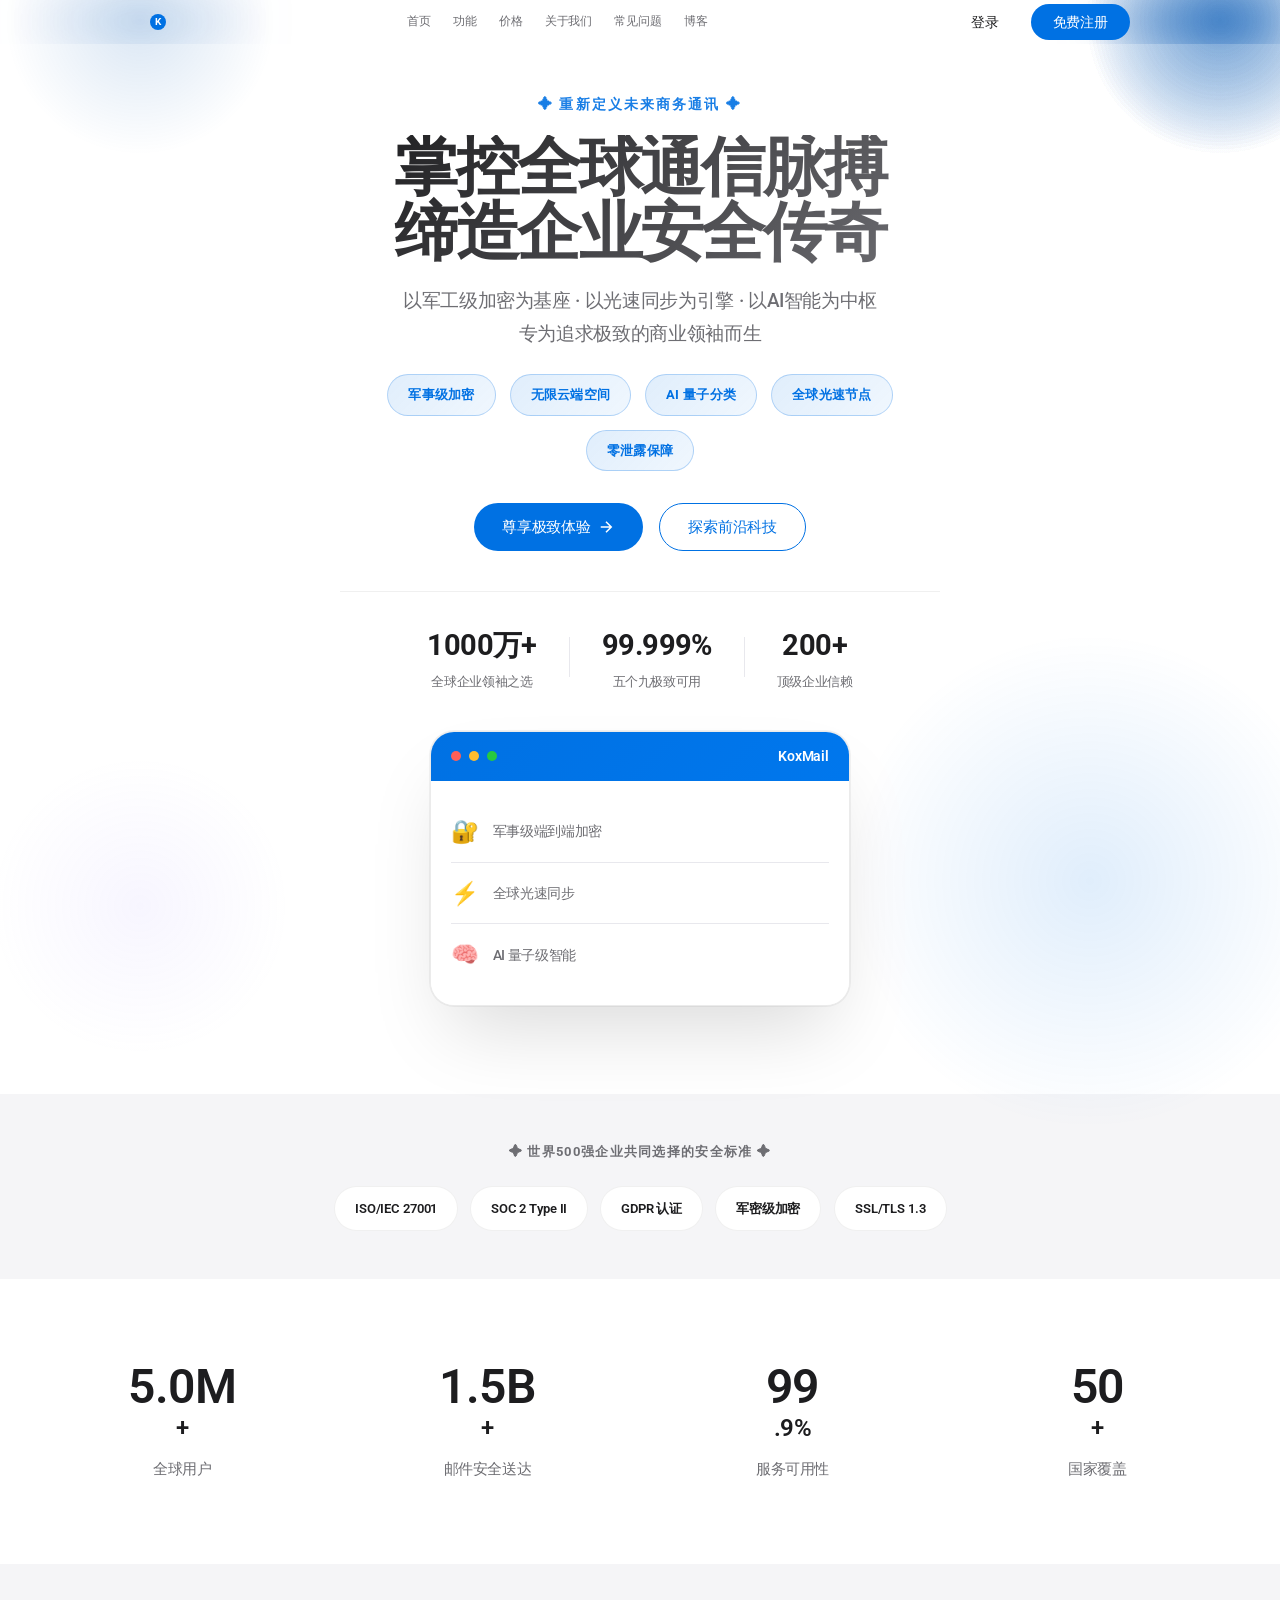
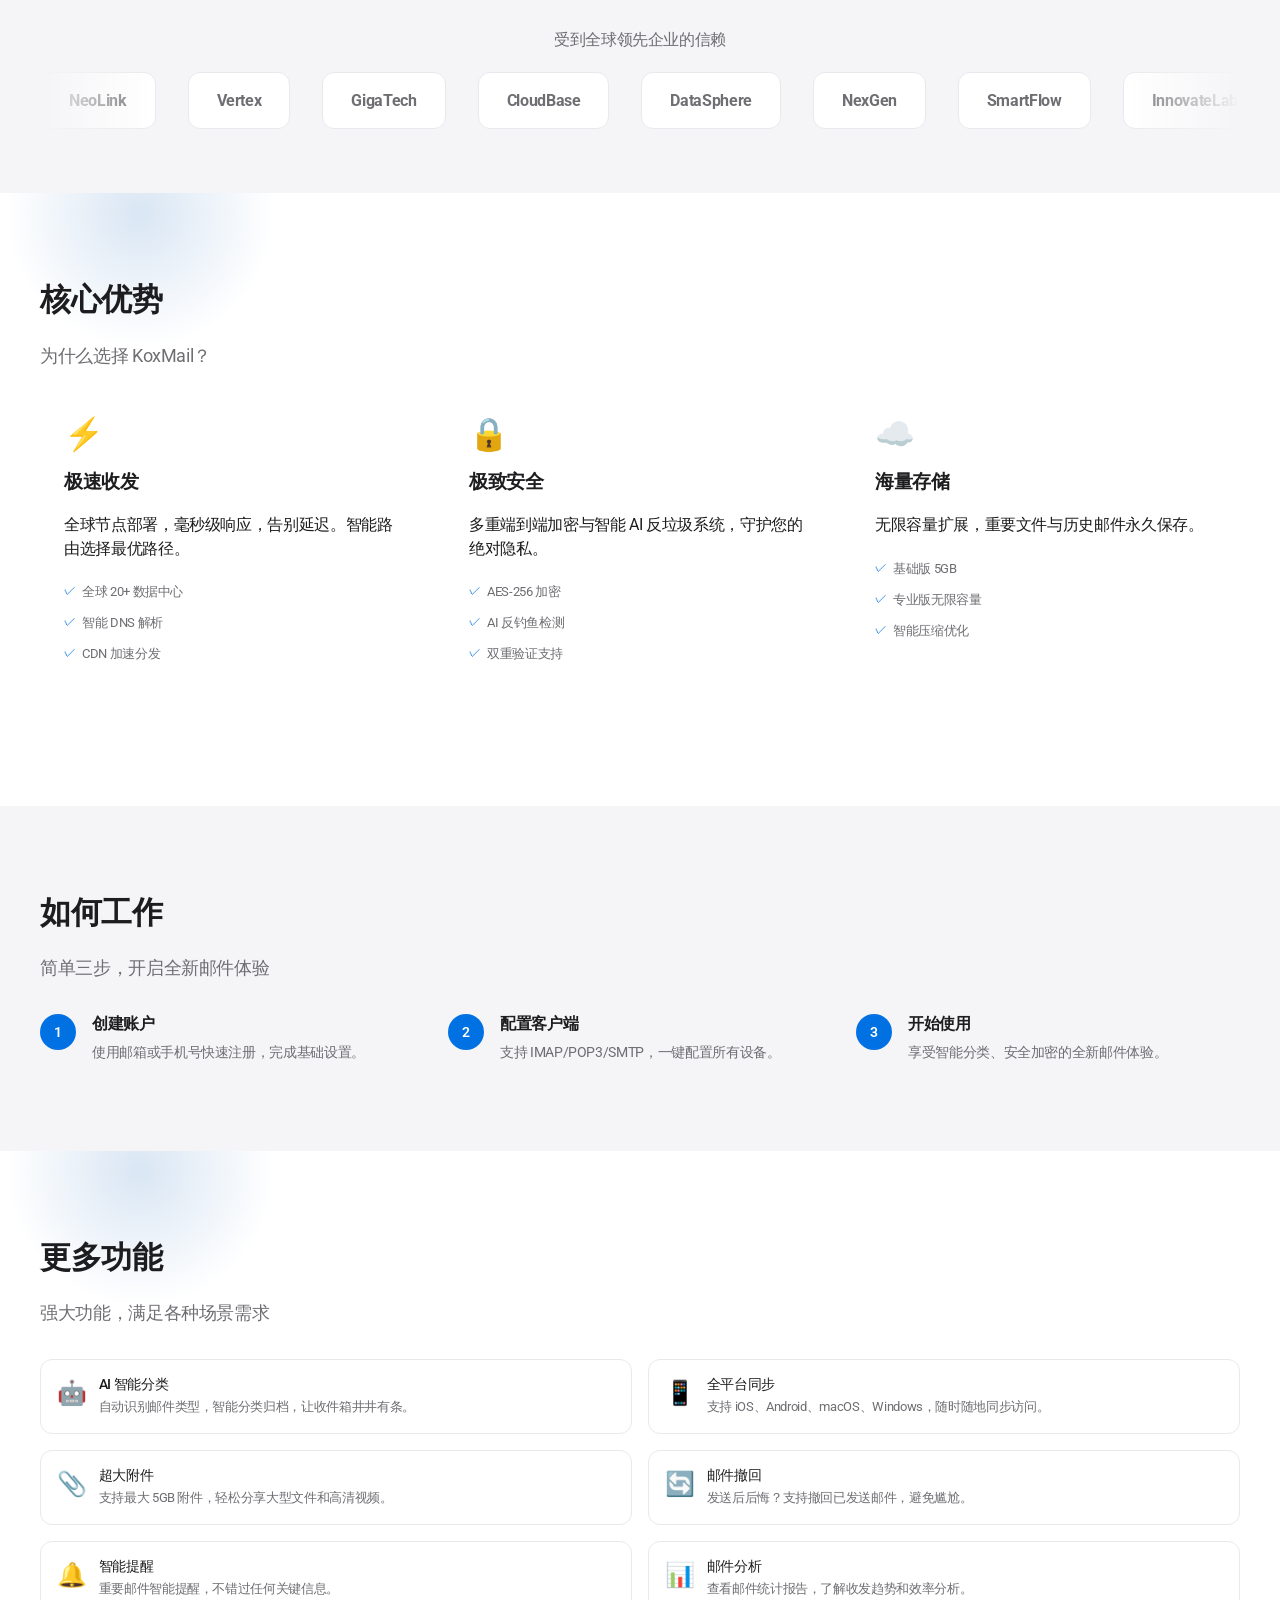
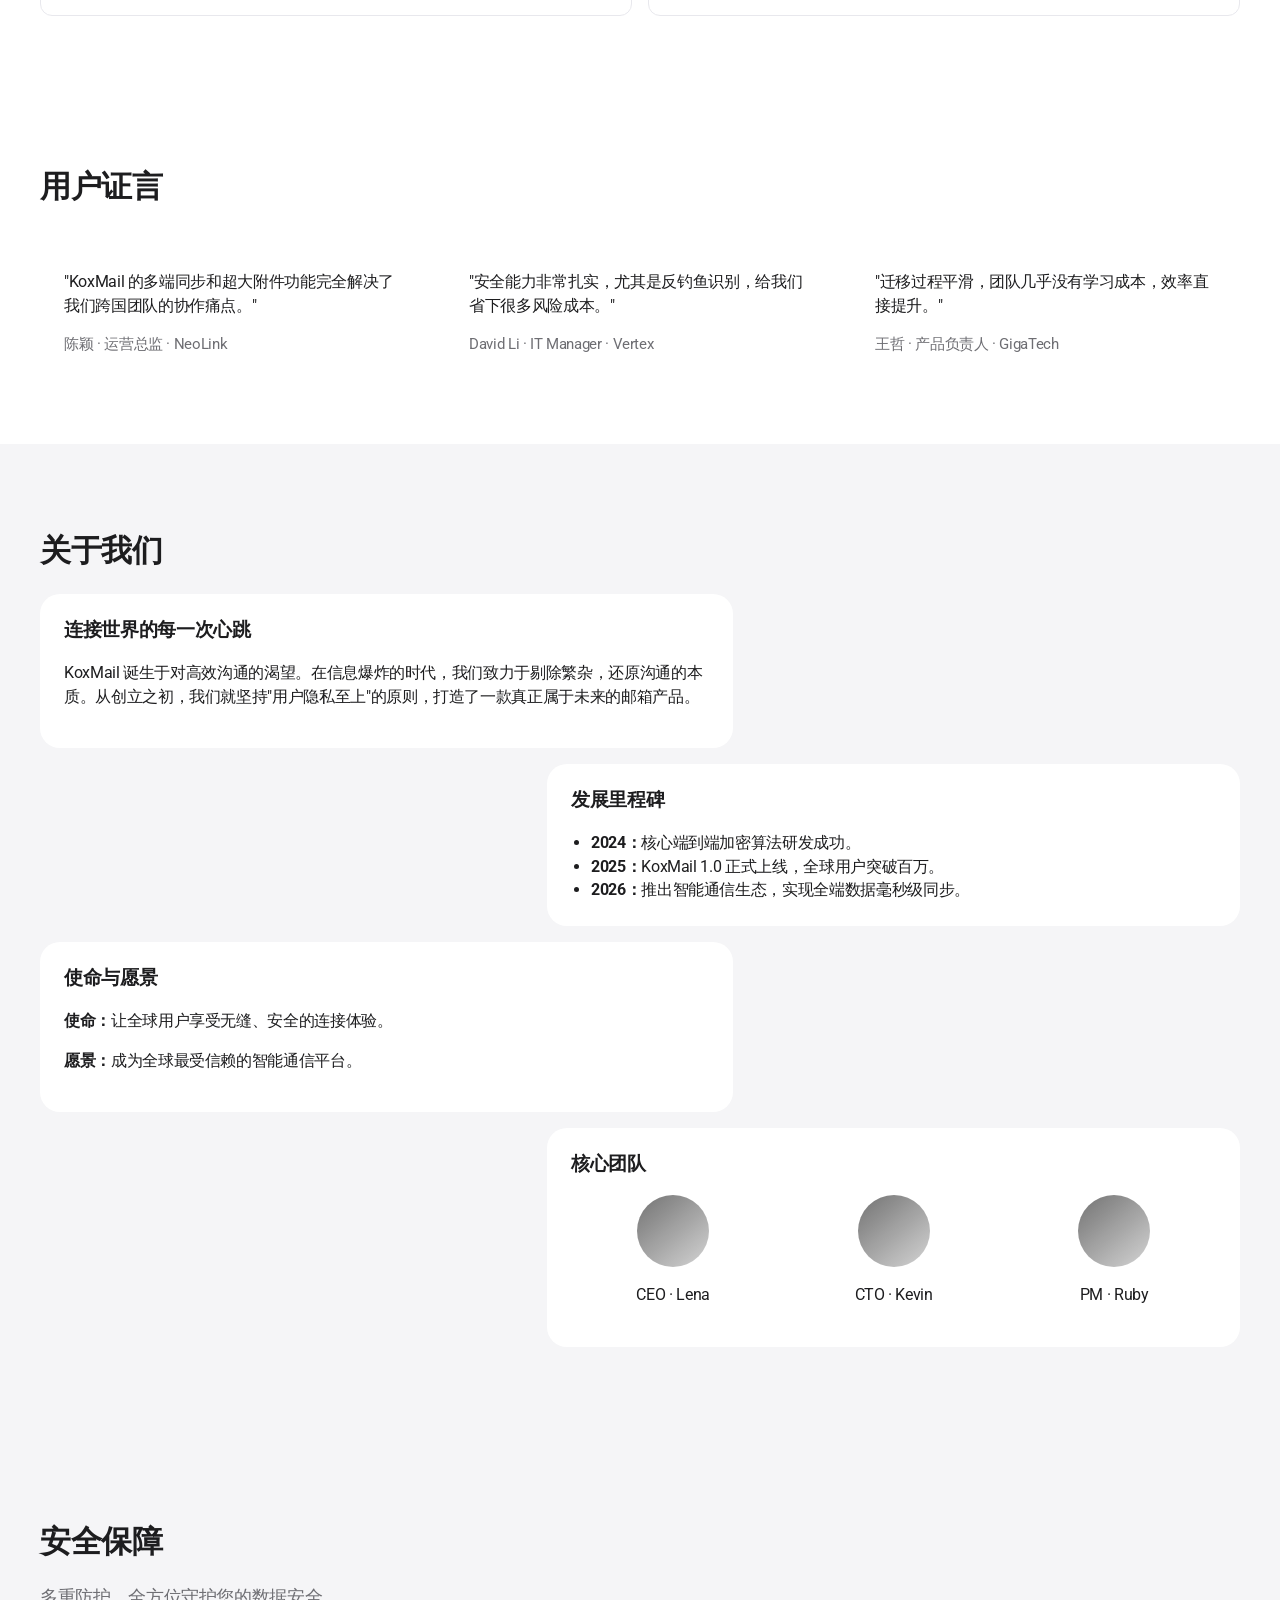
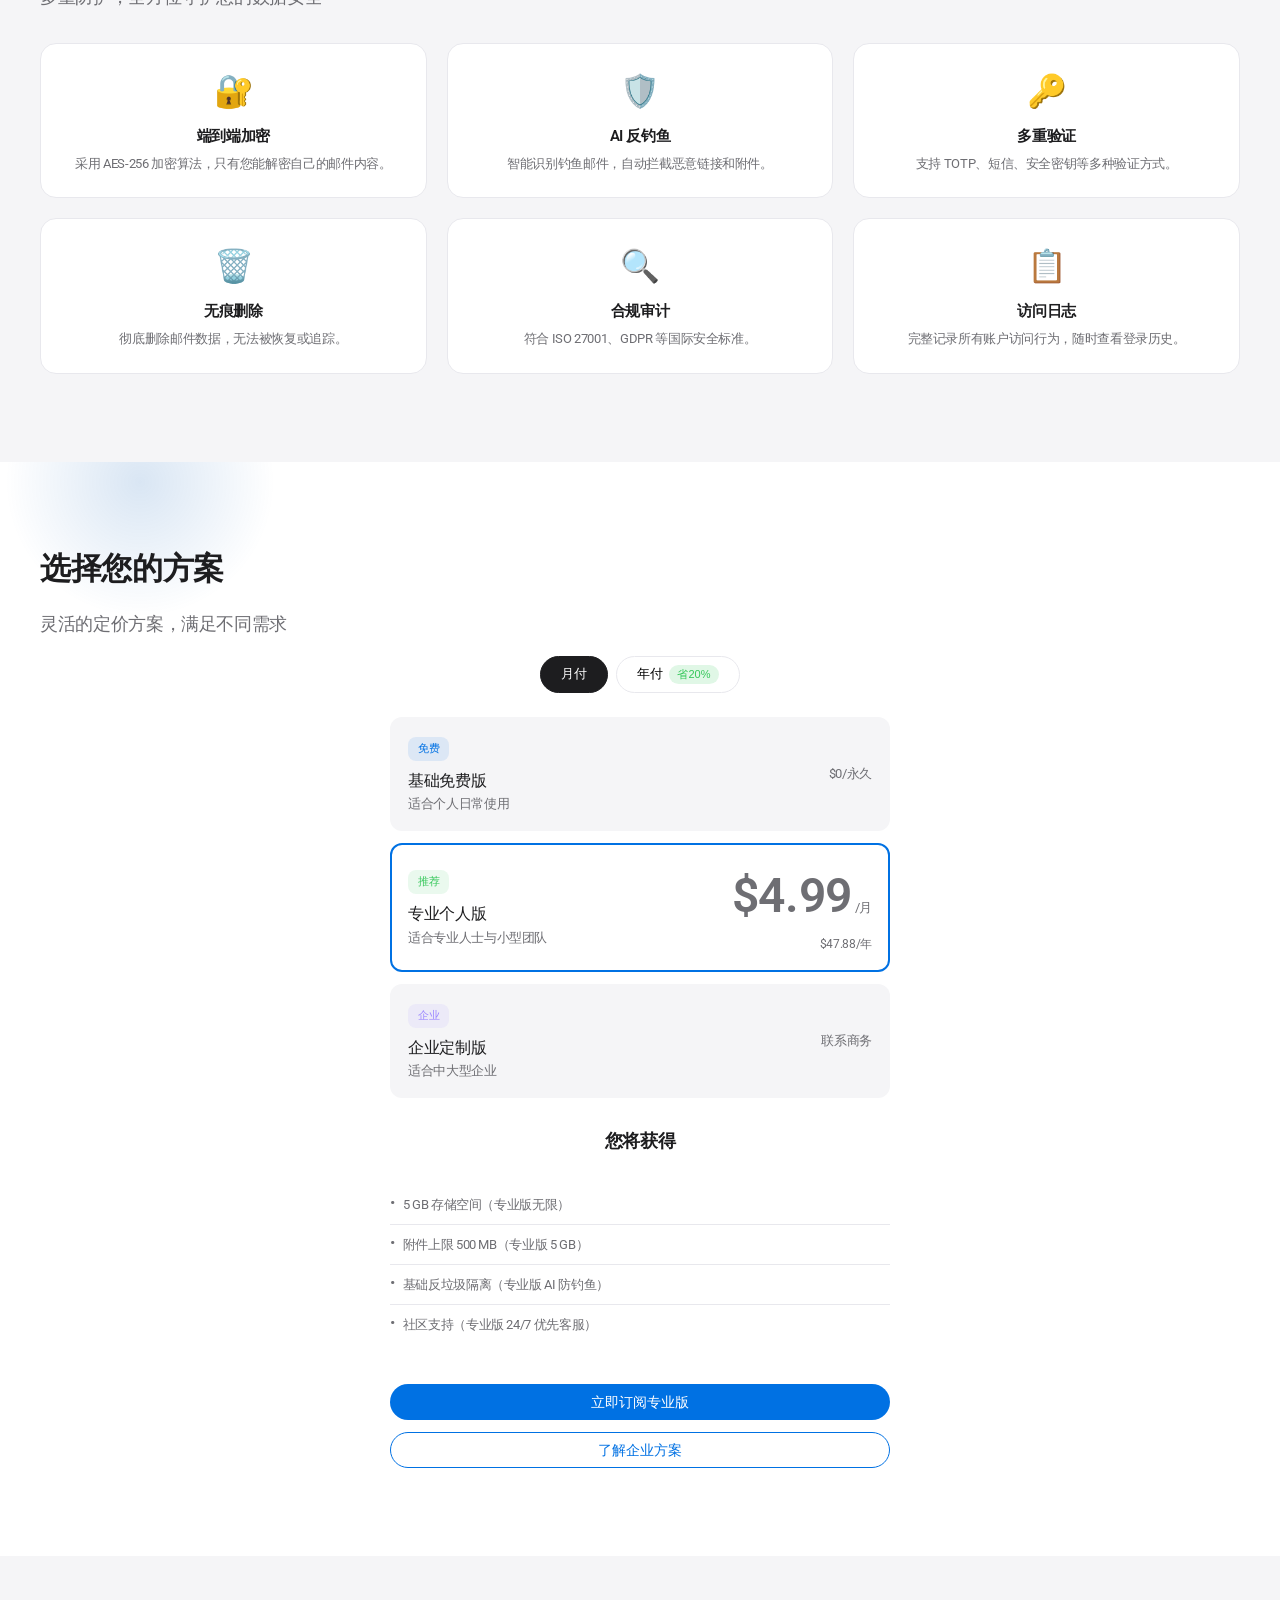
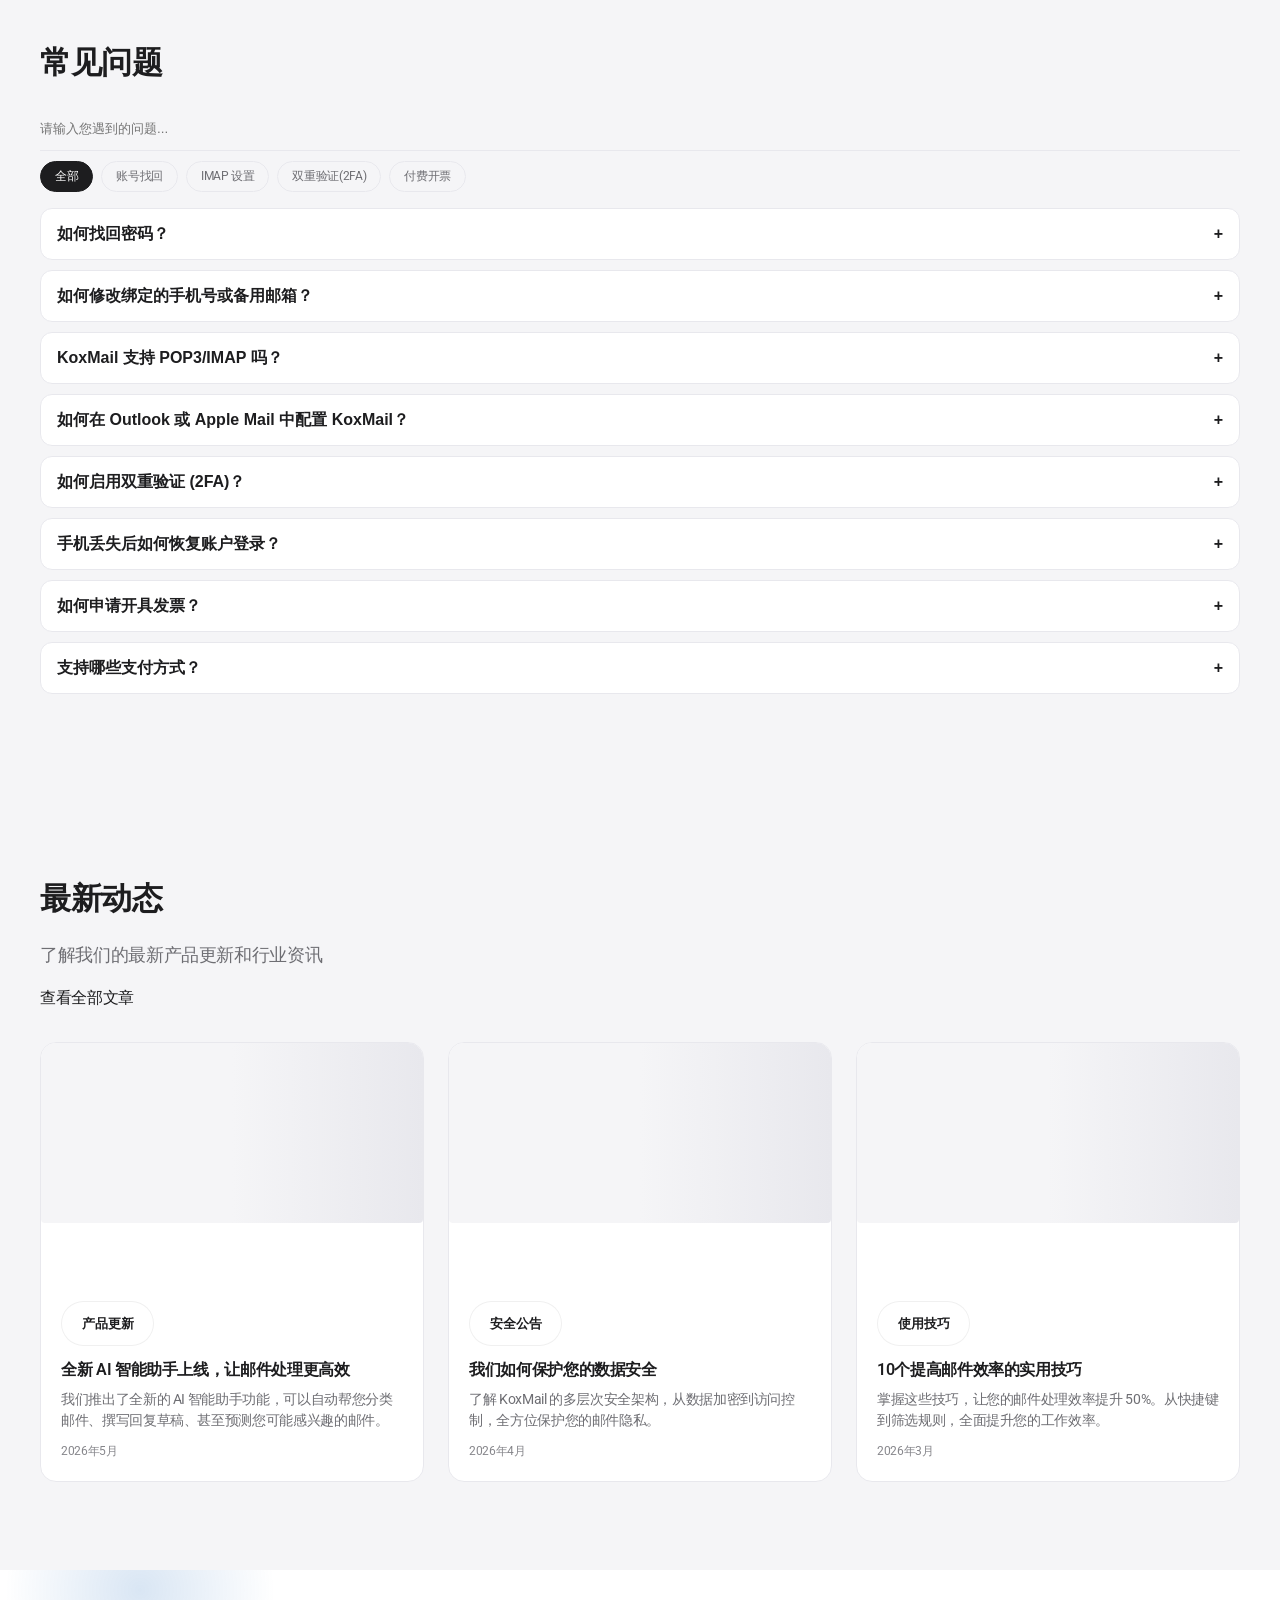
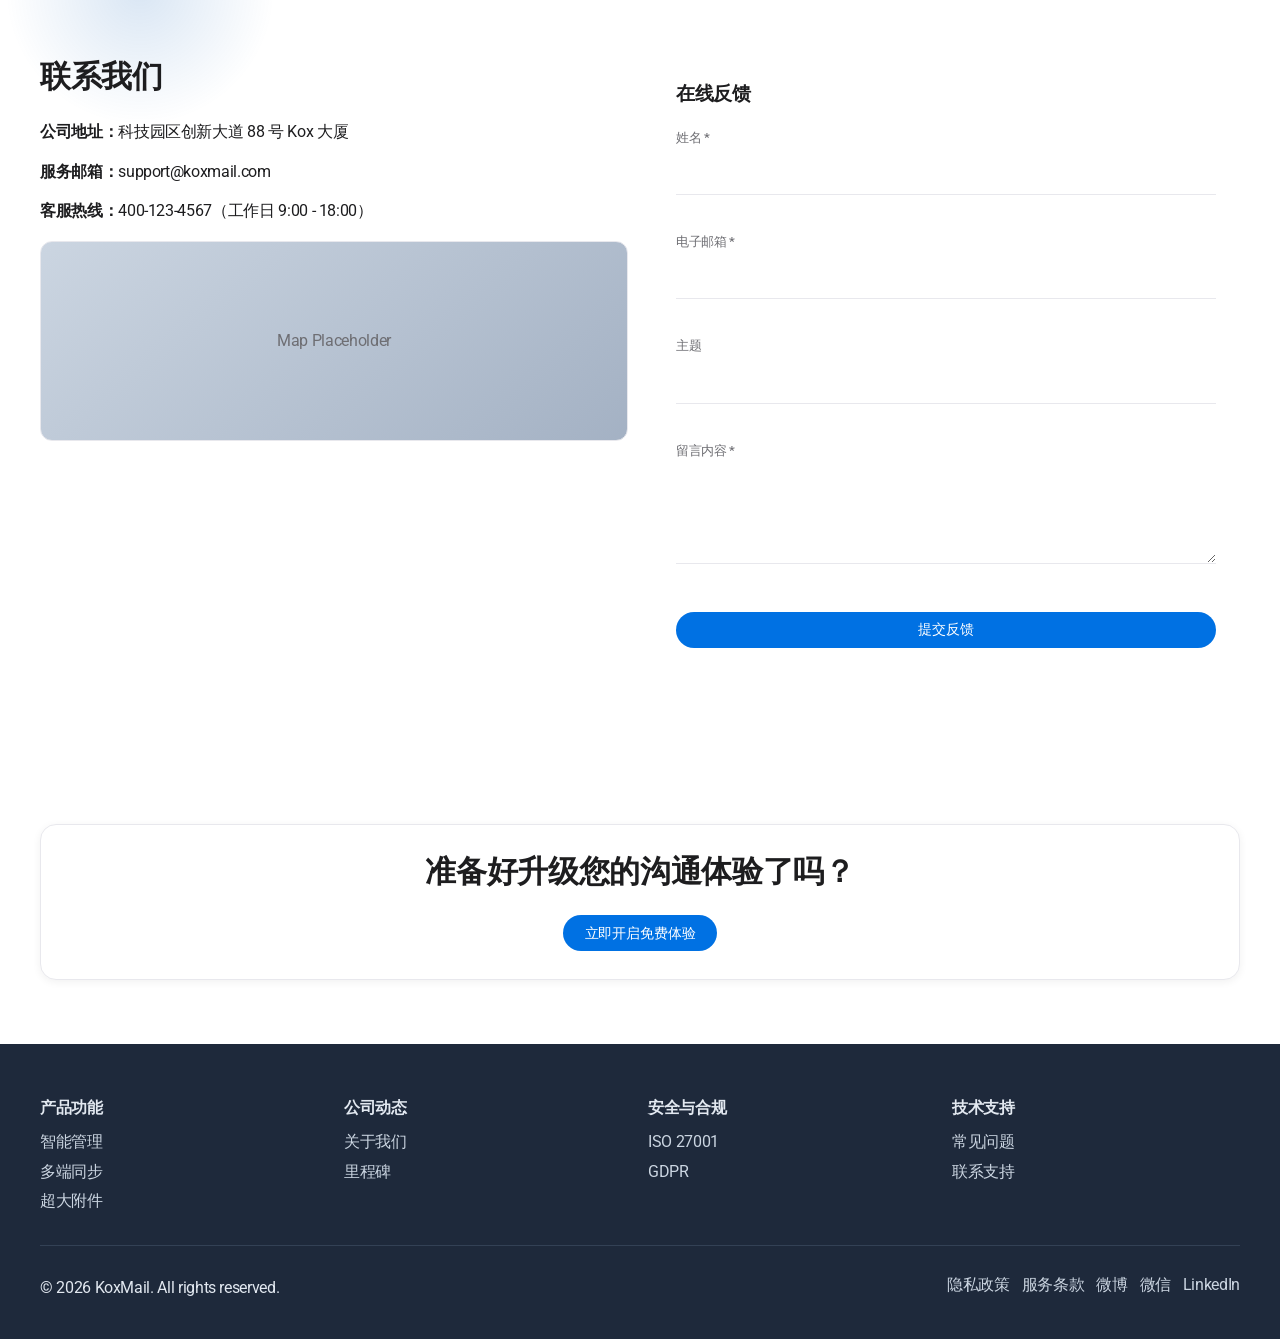
==== commit 1c300386: "refactor(landing-page): 升级首页视觉与文案，强化品牌调性 本次更新重构了首页hero区域、信任背书模块的文案与样式： 1. 更新全站头部标语与功能标签，升级为军工级加密、全球节" ====
--- a/index.html
+++ b/index.html
@@ -42,37 +42,46 @@
     <section class="hero section" id="home">
       <div class="container">
         <div class="hero-content">
-          <p class="eyebrow">KoxMail</p>
-          <h1>重新定义邮箱体验</h1>
-          <p class="lead">银行级安全加密，极速稳定的云端邮箱服务</p>
+          <p class="eyebrow">✦ 重新定义未来商务通讯 ✦</p>
+          <h1>掌控全球通信脉搏<br/>缔造企业安全传奇</h1>
+          <p class="lead">以军工级加密为基座 · 以光速同步为引擎 · 以AI智能为中枢<br/>专为追求极致的商业领袖而生</p>
           <div class="hero-features">
-            <span class="hero-feature-tag">端到端加密</span>
-            <span class="hero-feature-tag">无限容量</span>
-            <span class="hero-feature-tag">智能分类</span>
+            <span class="hero-feature-tag">军事级加密</span>
+            <span class="hero-feature-tag">无限云端空间</span>
+            <span class="hero-feature-tag">AI 量子分类</span>
+            <span class="hero-feature-tag">全球光速节点</span>
+            <span class="hero-feature-tag">零泄露保障</span>
           </div>
           <div class="hero-actions">
-            <a class="btn btn-accent" href="register.html">免费注册</a>
-            <a class="btn btn-outline" href="#features">了解更多</a>
+            <a class="btn btn-accent btn-large" href="register.html">
+              尊享极致体验
+              <svg class="btn-icon" viewBox="0 0 24 24" fill="none" stroke="currentColor" stroke-width="2">
+                <path d="M5 12h14M12 5l7 7-7 7"/>
+              </svg>
+            </a>
+            <a class="btn btn-outline btn-large" href="#features">探索前沿科技</a>
           </div>
           <div class="hero-stats">
             <div class="hero-stat">
-              <span class="hero-stat-value">500万+</span>
-              <span class="hero-stat-label">全球用户</span>
+              <span class="hero-stat-value">1000万+</span>
+              <span class="hero-stat-label">全球企业领袖之选</span>
             </div>
             <div class="hero-stat-divider"></div>
             <div class="hero-stat">
-              <span class="hero-stat-value">99.9%</span>
-              <span class="hero-stat-label">服务可用性</span>
+              <span class="hero-stat-value">99.999%</span>
+              <span class="hero-stat-label">五个九极致可用</span>
             </div>
             <div class="hero-stat-divider"></div>
             <div class="hero-stat">
-              <span class="hero-stat-value">50+</span>
-              <span class="hero-stat-label">国家覆盖</span>
+              <span class="hero-stat-value">200+</span>
+              <span class="hero-stat-label">顶级企业信赖</span>
             </div>
           </div>
         </div>
         <div class="hero-art">
-          <div class="hero-decor"></div>
+          <div class="hero-decor hero-decor-1"></div>
+          <div class="hero-decor hero-decor-2"></div>
+          <div class="hero-decor hero-decor-3"></div>
           <div class="mock-mail">
             <div class="mail-top">
               <span class="mail-dot"></span>
@@ -82,16 +91,16 @@
             </div>
             <div class="mail-body">
               <div class="mail-item">
-                <span class="mail-icon">📧</span>
-                <span class="mail-text">安全加密传输</span>
+                <span class="mail-icon">🔐</span>
+                <span class="mail-text">军事级端到端加密</span>
               </div>
               <div class="mail-item">
-                <span class="mail-icon">🤖</span>
-                <span class="mail-text">AI 智能分类</span>
+                <span class="mail-icon">⚡</span>
+                <span class="mail-text">全球光速同步</span>
               </div>
               <div class="mail-item">
-                <span class="mail-icon">☁️</span>
-                <span class="mail-text">全球实时同步</span>
+                <span class="mail-icon">🧠</span>
+                <span class="mail-text">AI 量子级智能</span>
               </div>
             </div>
           </div>
@@ -101,11 +110,13 @@
 
     <section class="trust section-sm">
       <div class="container">
-        <p class="trust-text">银行级安全架构，通过国际权威合规认证</p>
+        <p class="trust-text">✦ 世界500强企业共同选择的安全标准 ✦</p>
         <div class="badges">
           <div class="badge">ISO/IEC 27001</div>
-          <div class="badge">GDPR</div>
-          <div class="badge">SSL TLS</div>
+          <div class="badge">SOC 2 Type II</div>
+          <div class="badge">GDPR 认证</div>
+          <div class="badge">军密级加密</div>
+          <div class="badge">SSL/TLS 1.3</div>
         </div>
       </div>
     </section>
--- a/styles.css
+++ b/styles.css
@@ -184,6 +184,33 @@
 .eyebrow {
   color: var(--primary);
   font-weight: 700;
+  font-size: 14px;
+  letter-spacing: 0.15em;
+  text-transform: uppercase;
+  margin-bottom: 20px;
+  opacity: 0.9;
+}
+
+.hero-content h1 {
+  font-size: clamp(2.8rem, 5vw, 4rem);
+  font-weight: 800;
+  line-height: 1.02;
+  letter-spacing: -0.04em;
+  margin-bottom: 20px;
+  background: linear-gradient(135deg, var(--text) 0%, var(--text-muted) 100%);
+  -webkit-background-clip: text;
+  -webkit-text-fill-color: transparent;
+  background-clip: text;
+}
+
+.hero-content .lead {
+  font-size: 1.2rem;
+  line-height: 1.7;
+  color: var(--text-muted);
+  max-width: 600px;
+  margin-left: auto;
+  margin-right: auto;
+  font-weight: 500;
 }
 
 .grid-2 {
@@ -610,17 +637,28 @@
   display: flex;
   align-items: center;
   justify-content: center;
-  gap: 12px;
-  margin-top: 16px;
+  gap: 14px;
+  margin-top: 24px;
+  flex-wrap: wrap;
 }
 
 .hero-feature-tag {
-  padding: 6px 14px;
+  padding: 10px 20px;
   border-radius: 999px;
-  font-size: 12px;
-  background: rgba(0, 113, 227, 0.1);
+  font-size: 13px;
+  background: linear-gradient(135deg, rgba(0, 113, 227, 0.12), rgba(0, 119, 237, 0.06));
   color: var(--primary);
-  font-weight: 500;
+  font-weight: 700;
+  border: 1px solid rgba(0, 113, 227, 0.25);
+  letter-spacing: 0.02em;
+  backdrop-filter: blur(10px);
+  transition: all 0.25s cubic-bezier(0.25, 0.46, 0.45, 0.94);
+}
+
+.hero-feature-tag:hover {
+  transform: translateY(-2px);
+  background: linear-gradient(135deg, rgba(0, 113, 227, 0.2), rgba(0, 119, 237, 0.1));
+  box-shadow: 0 8px 24px rgba(0, 113, 227, 0.15);
 }
 
 .hero-actions {
@@ -628,17 +666,36 @@
   align-items: center;
   justify-content: center;
   gap: 16px;
-  margin-top: 24px;
+  margin-top: 32px;
+}
+
+.btn-large {
+  min-height: 48px;
+  padding: 0 28px;
+  font-size: 15px;
+  font-weight: 500;
+  border-radius: 24px;
+}
+
+.btn-icon {
+  width: 18px;
+  height: 18px;
+  margin-left: 6px;
+  transition: transform 0.2s;
+}
+
+.btn-accent:hover .btn-icon {
+  transform: translateX(3px);
 }
 
 .hero-stats {
   display: flex;
   align-items: center;
   justify-content: center;
-  gap: 24px;
-  margin-top: 32px;
-  padding-top: 24px;
-  border-top: 1px solid var(--border);
+  gap: 32px;
+  margin-top: 40px;
+  padding-top: 32px;
+  border-top: 1px solid rgba(0, 0, 0, 0.06);
 }
 
 .hero-stat {
@@ -648,15 +705,17 @@
 }
 
 .hero-stat-value {
-  font-size: 1.5rem;
+  font-size: 1.8rem;
   font-weight: 700;
   color: var(--text);
+  letter-spacing: -0.02em;
 }
 
 .hero-stat-label {
-  font-size: 12px;
-  color: var(--text-muted);
-  margin-top: 4px;
+  font-size: 13px;
+  color: var(--text-muted);
+  margin-top: 6px;
+  font-weight: 500;
 }
 
 .hero-stat-divider {
@@ -675,37 +734,62 @@
 
 .hero-decor {
   position: absolute;
-  width: 400px;
-  height: 400px;
   border-radius: 50%;
-  background: radial-gradient(circle, rgba(0, 113, 227, 0.08), transparent 70%);
   animation: glowDrift 8s ease-in-out infinite;
 }
 
+.hero-decor-1 {
+  width: 500px;
+  height: 500px;
+  background: radial-gradient(circle, rgba(0, 113, 227, 0.12), transparent 70%);
+  top: -100px;
+  right: -100px;
+}
+
+.hero-decor-2 {
+  width: 300px;
+  height: 300px;
+  background: radial-gradient(circle, rgba(156, 136, 255, 0.08), transparent 70%);
+  bottom: -50px;
+  left: -50px;
+  animation-delay: -2s;
+}
+
+.hero-decor-3 {
+  width: 200px;
+  height: 200px;
+  background: radial-gradient(circle, rgba(52, 199, 89, 0.06), transparent 70%);
+  top: 50%;
+  left: 50%;
+  transform: translate(-50%, -50%);
+  animation-delay: -4s;
+}
+
 .mock-mail {
-  width: min(380px, 90%);
-  border-radius: 20px;
+  width: min(420px, 90%);
+  border-radius: 24px;
   overflow: hidden;
-  box-shadow: 0 25px 50px -12px rgba(0, 0, 0, 0.15);
-  border: 1px solid var(--border);
+  box-shadow: 0 40px 80px -20px rgba(0, 0, 0, 0.15), 0 0 0 1px rgba(0, 0, 0, 0.05);
+  border: 1px solid rgba(0, 0, 0, 0.08);
   animation: floatY 6s ease-in-out infinite;
   background: var(--surface);
   position: relative;
   z-index: 1;
+  backdrop-filter: blur(10px);
 }
 
 .mail-top {
   display: flex;
   align-items: center;
   gap: 8px;
-  padding: 10px 16px;
+  padding: 14px 20px;
   background: linear-gradient(135deg, var(--primary), var(--primary-dark));
   color: #fff;
 }
 
 .mail-dot {
-  width: 8px;
-  height: 8px;
+  width: 10px;
+  height: 10px;
   border-radius: 50%;
   background: rgba(255, 255, 255, 0.6);
 }
@@ -724,20 +808,21 @@
 
 .mail-title {
   margin-left: auto;
-  font-weight: 500;
-  font-size: 13px;
+  font-weight: 600;
+  font-size: 14px;
+  letter-spacing: -0.01em;
 }
 
 .mail-body {
   background: var(--surface);
-  padding: 16px;
+  padding: 20px;
 }
 
 .mail-item {
   display: flex;
   align-items: center;
-  gap: 12px;
-  padding: 12px 0;
+  gap: 14px;
+  padding: 14px 0;
 }
 
 .mail-item:not(:last-child) {
@@ -745,12 +830,13 @@
 }
 
 .mail-icon {
-  font-size: 1.25rem;
+  font-size: 1.4rem;
 }
 
 .mail-text {
-  font-size: 13px;
-  color: var(--text-muted);
+  font-size: 14px;
+  color: var(--text-muted);
+  font-weight: 500;
 }
 
 /* Floating actions */
@@ -957,33 +1043,42 @@
 
 .trust {
   background: var(--bg-alt);
+  padding: 48px 0;
 }
 
 .trust-text {
   text-align: center;
   color: var(--text-muted);
   margin-top: 0;
+  margin-bottom: 24px;
+  font-size: 13px;
+  letter-spacing: 0.1em;
+  text-transform: uppercase;
+  font-weight: 700;
 }
 
 .badges {
   display: flex;
   justify-content: center;
   flex-wrap: wrap;
-  gap: 10px;
+  gap: 12px;
 }
 
 .badge {
   border-radius: 999px;
-  border: 1px solid var(--border);
+  border: 1px solid rgba(0, 0, 0, 0.06);
   background: var(--surface);
-  padding: 10px 14px;
-  font-weight: 700;
-  transition: transform 0.24s ease, box-shadow 0.24s ease;
+  padding: 12px 20px;
+  font-weight: 600;
+  font-size: 13px;
+  transition: transform 0.24s ease, box-shadow 0.24s ease, border-color 0.24s ease;
+  color: var(--text);
 }
 
 .badge:hover {
   transform: translateY(-2px);
-  box-shadow: var(--shadow-sm);
+  box-shadow: 0 8px 24px rgba(0, 0, 0, 0.08);
+  border-color: rgba(0, 113, 227, 0.2);
 }
 
 .feature-card {
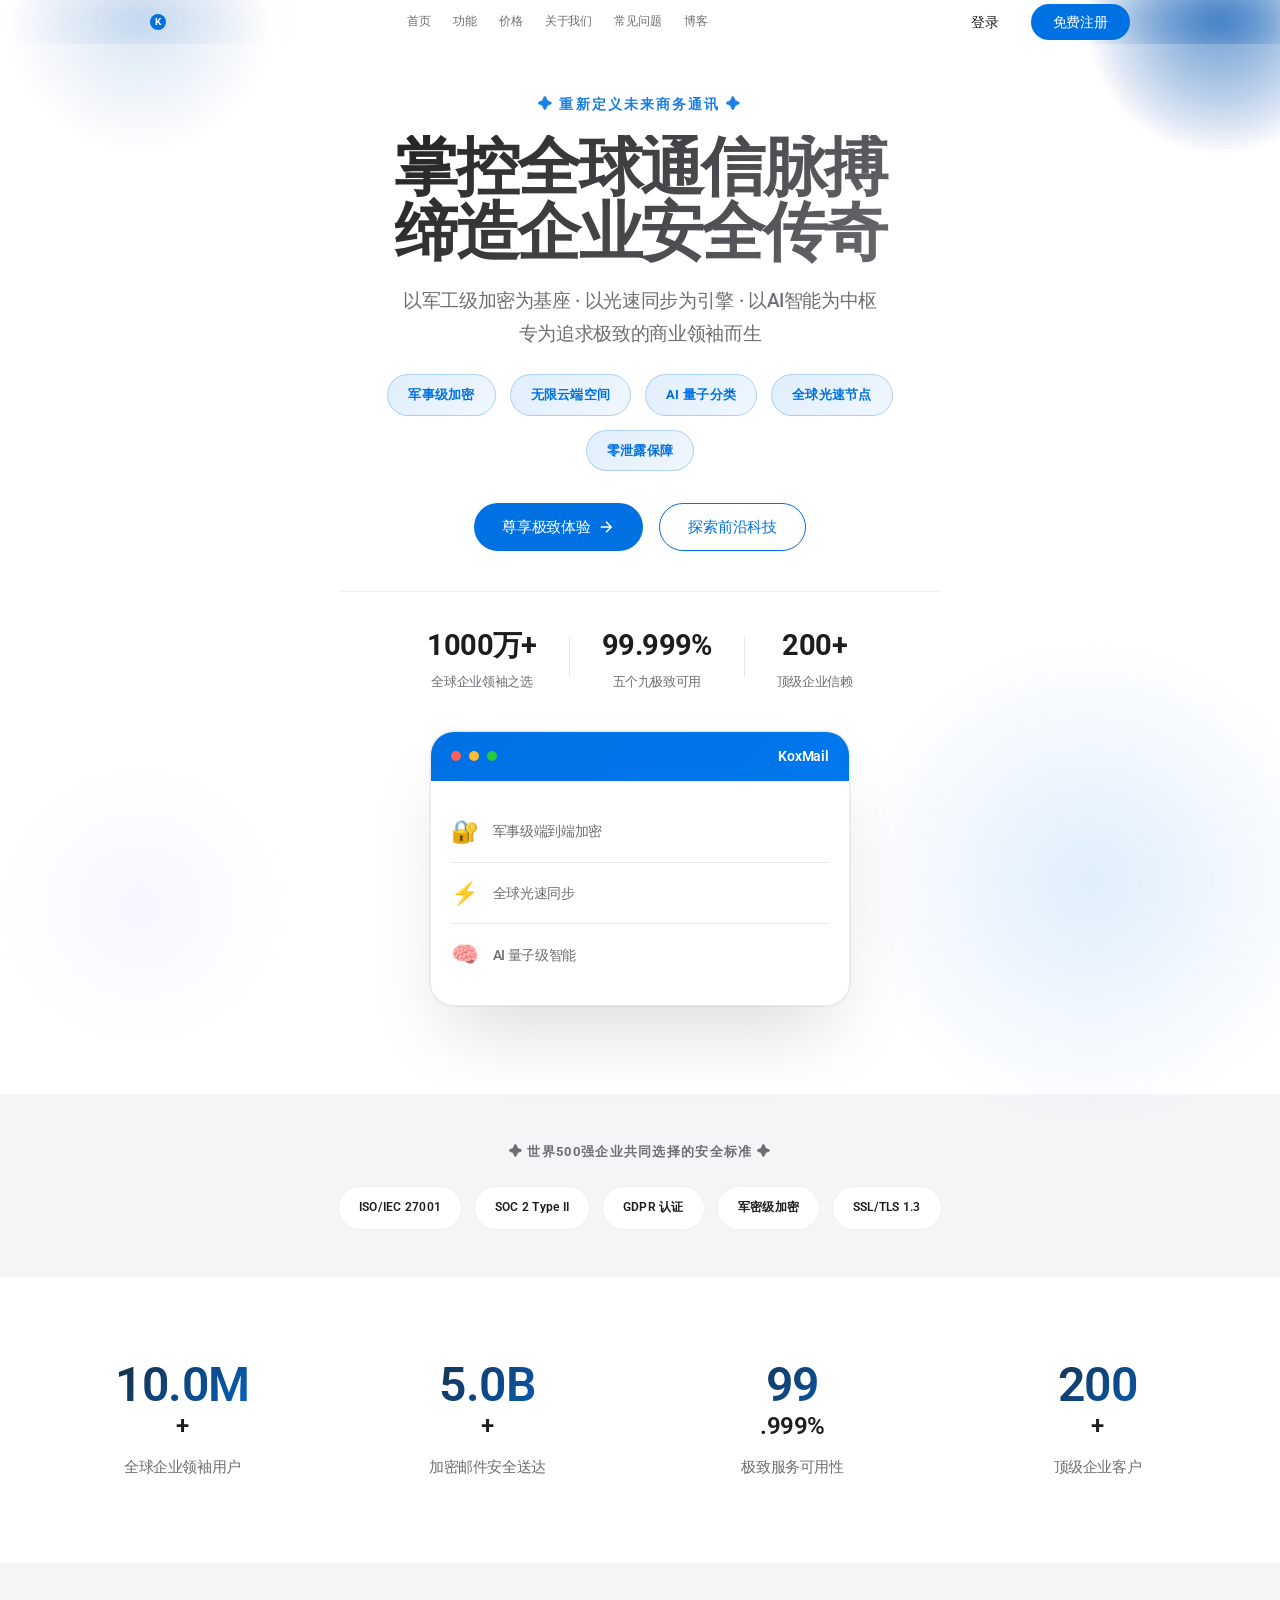
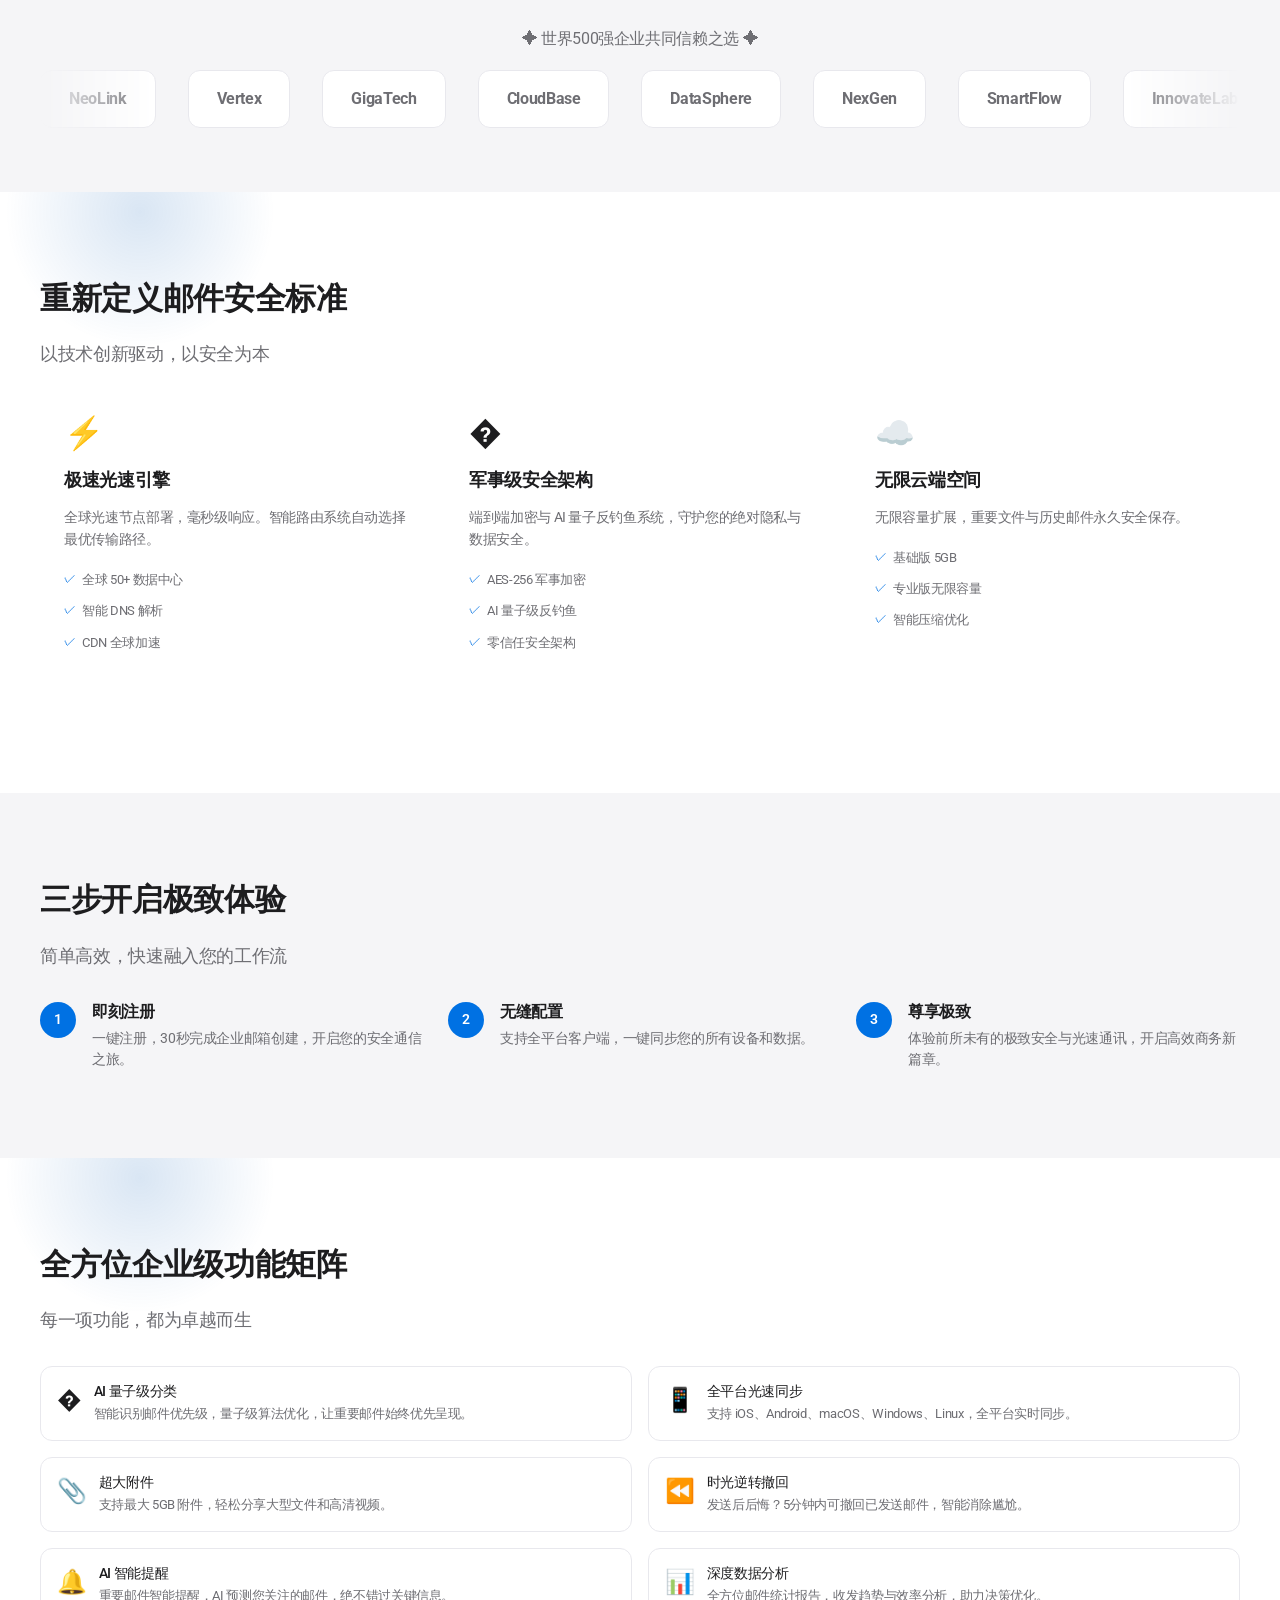
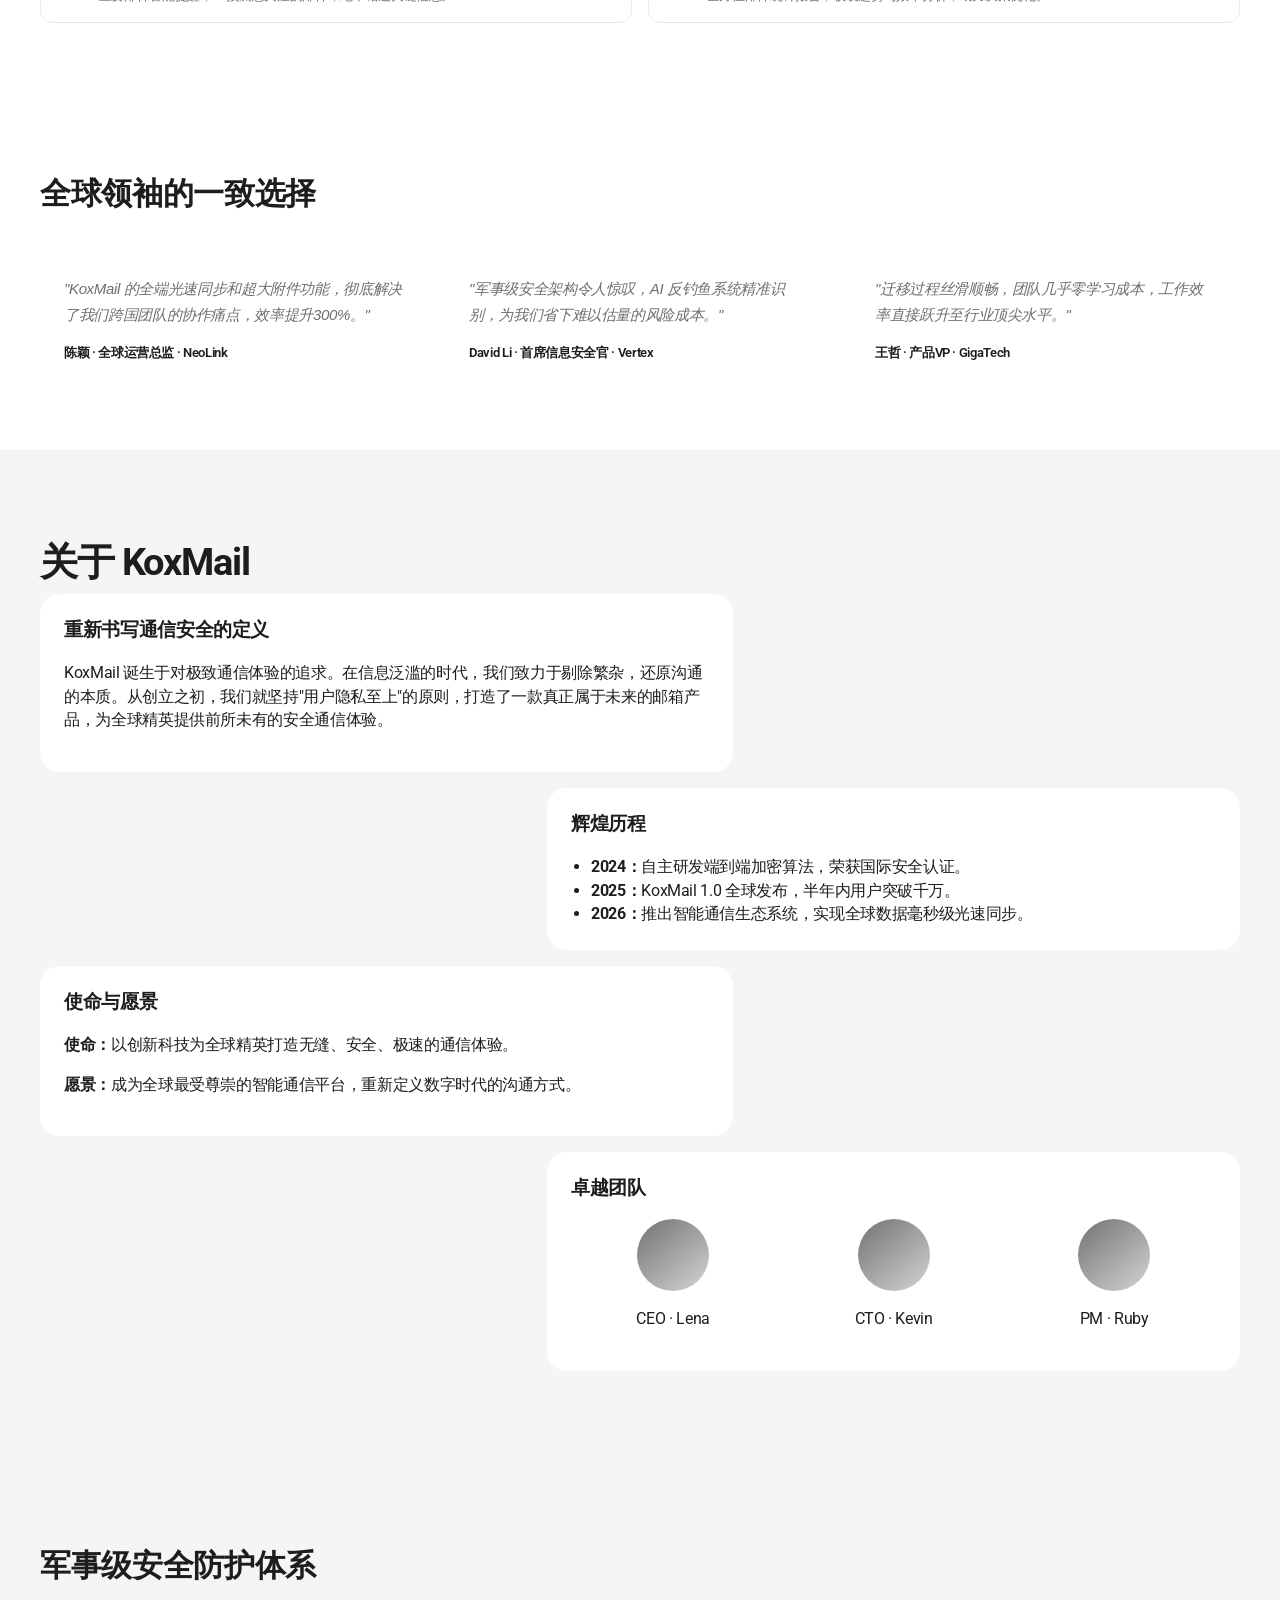
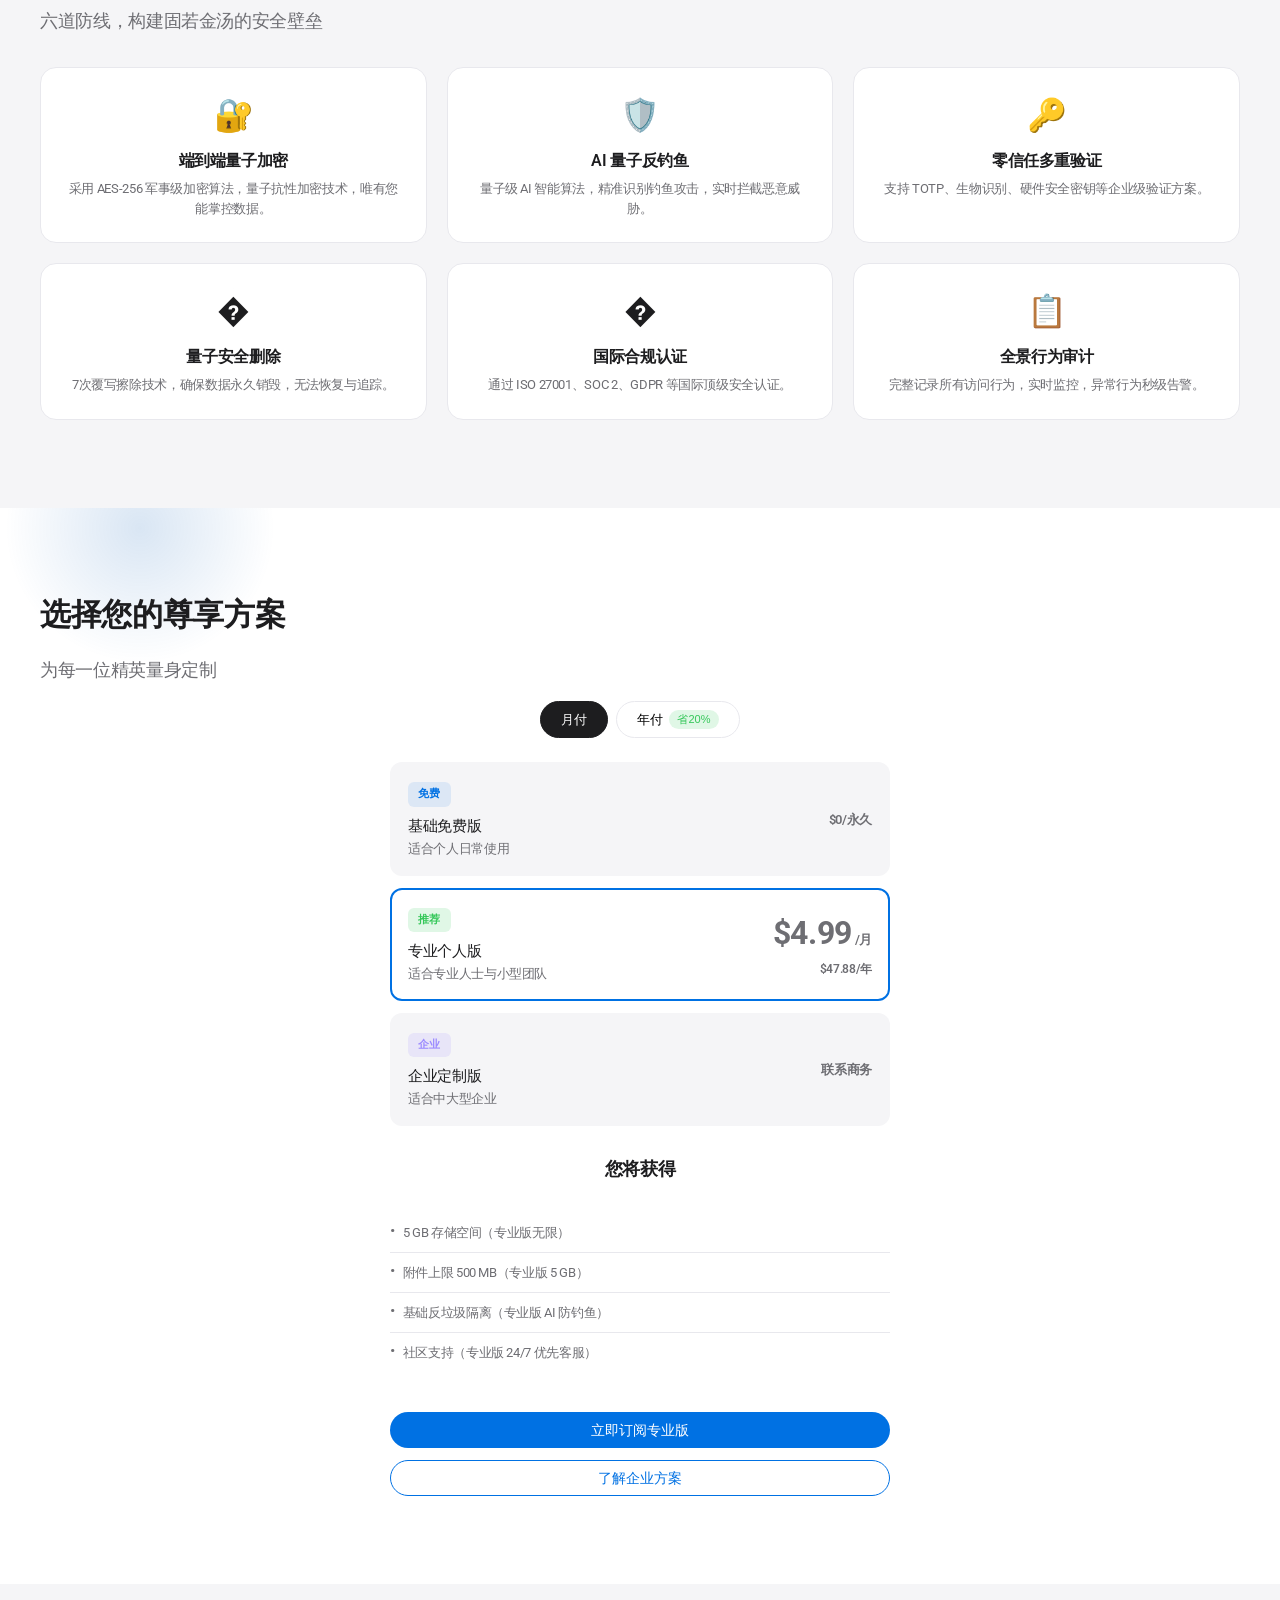
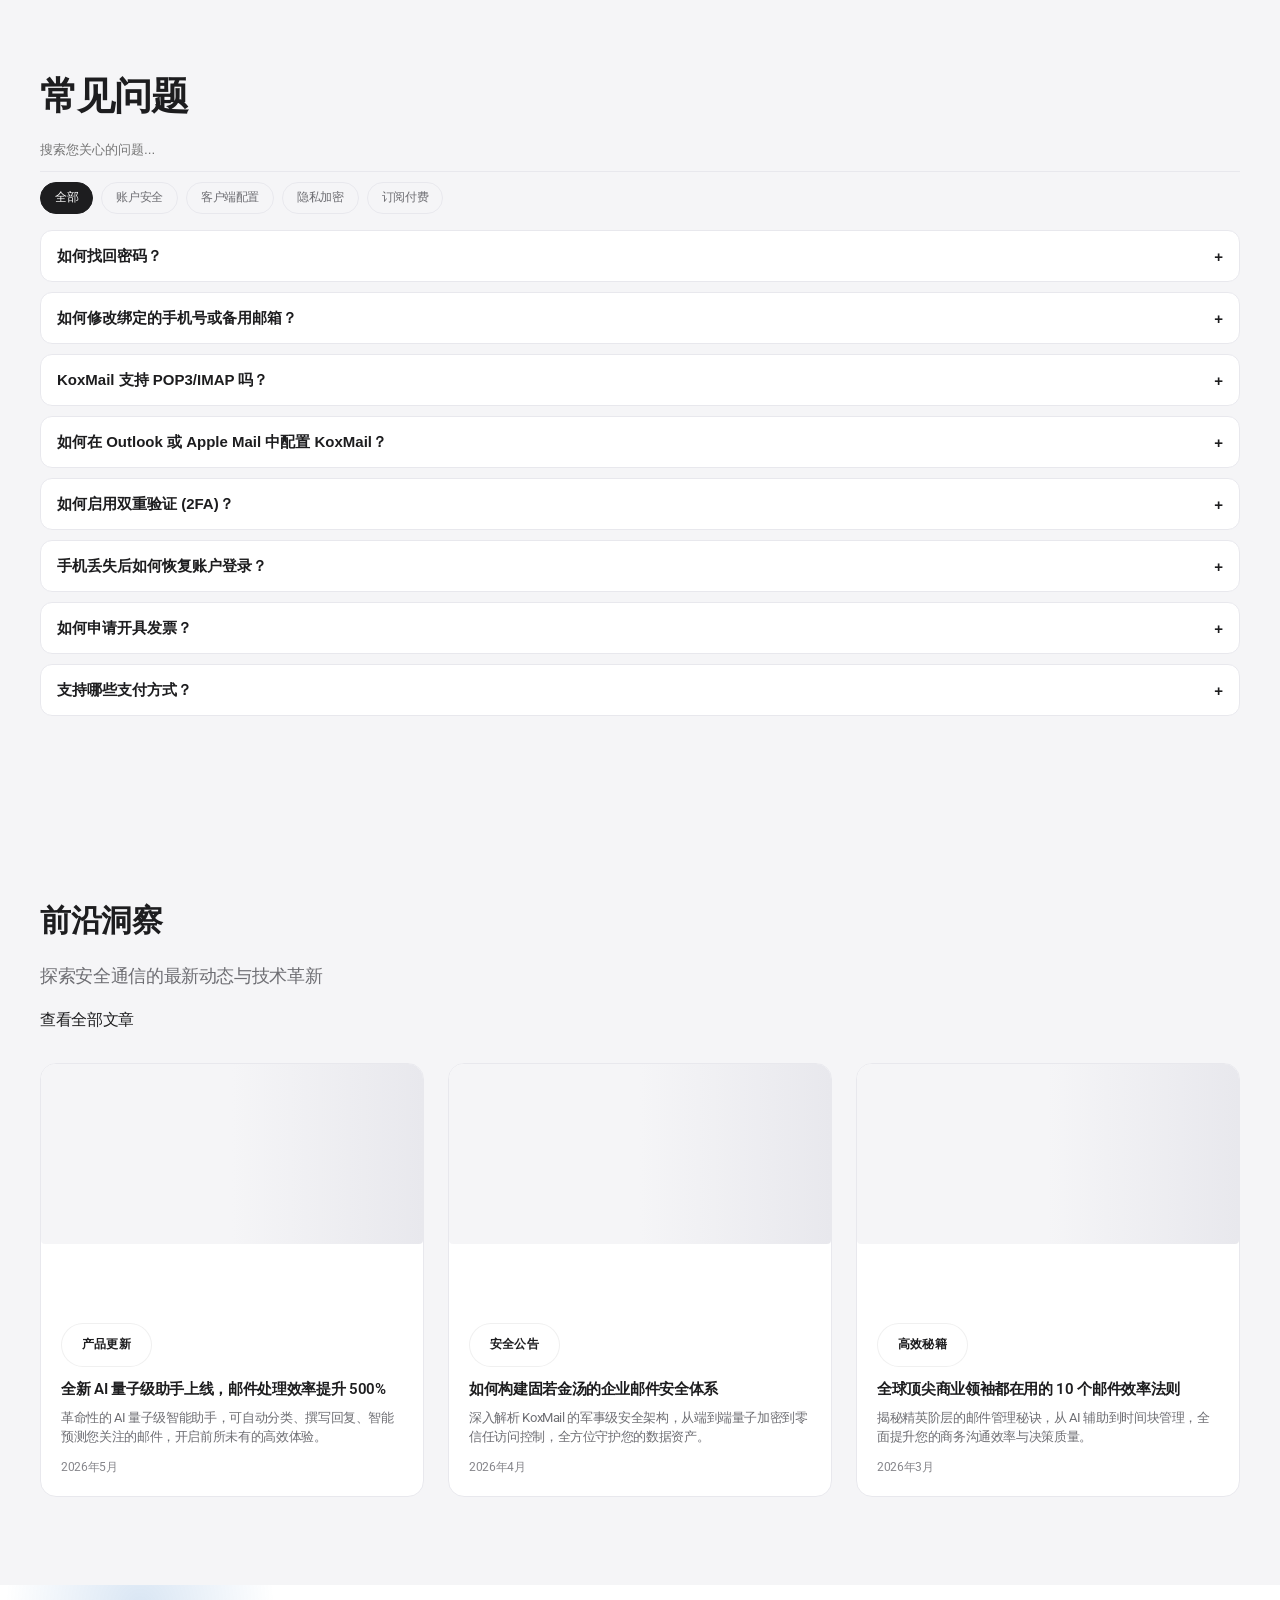
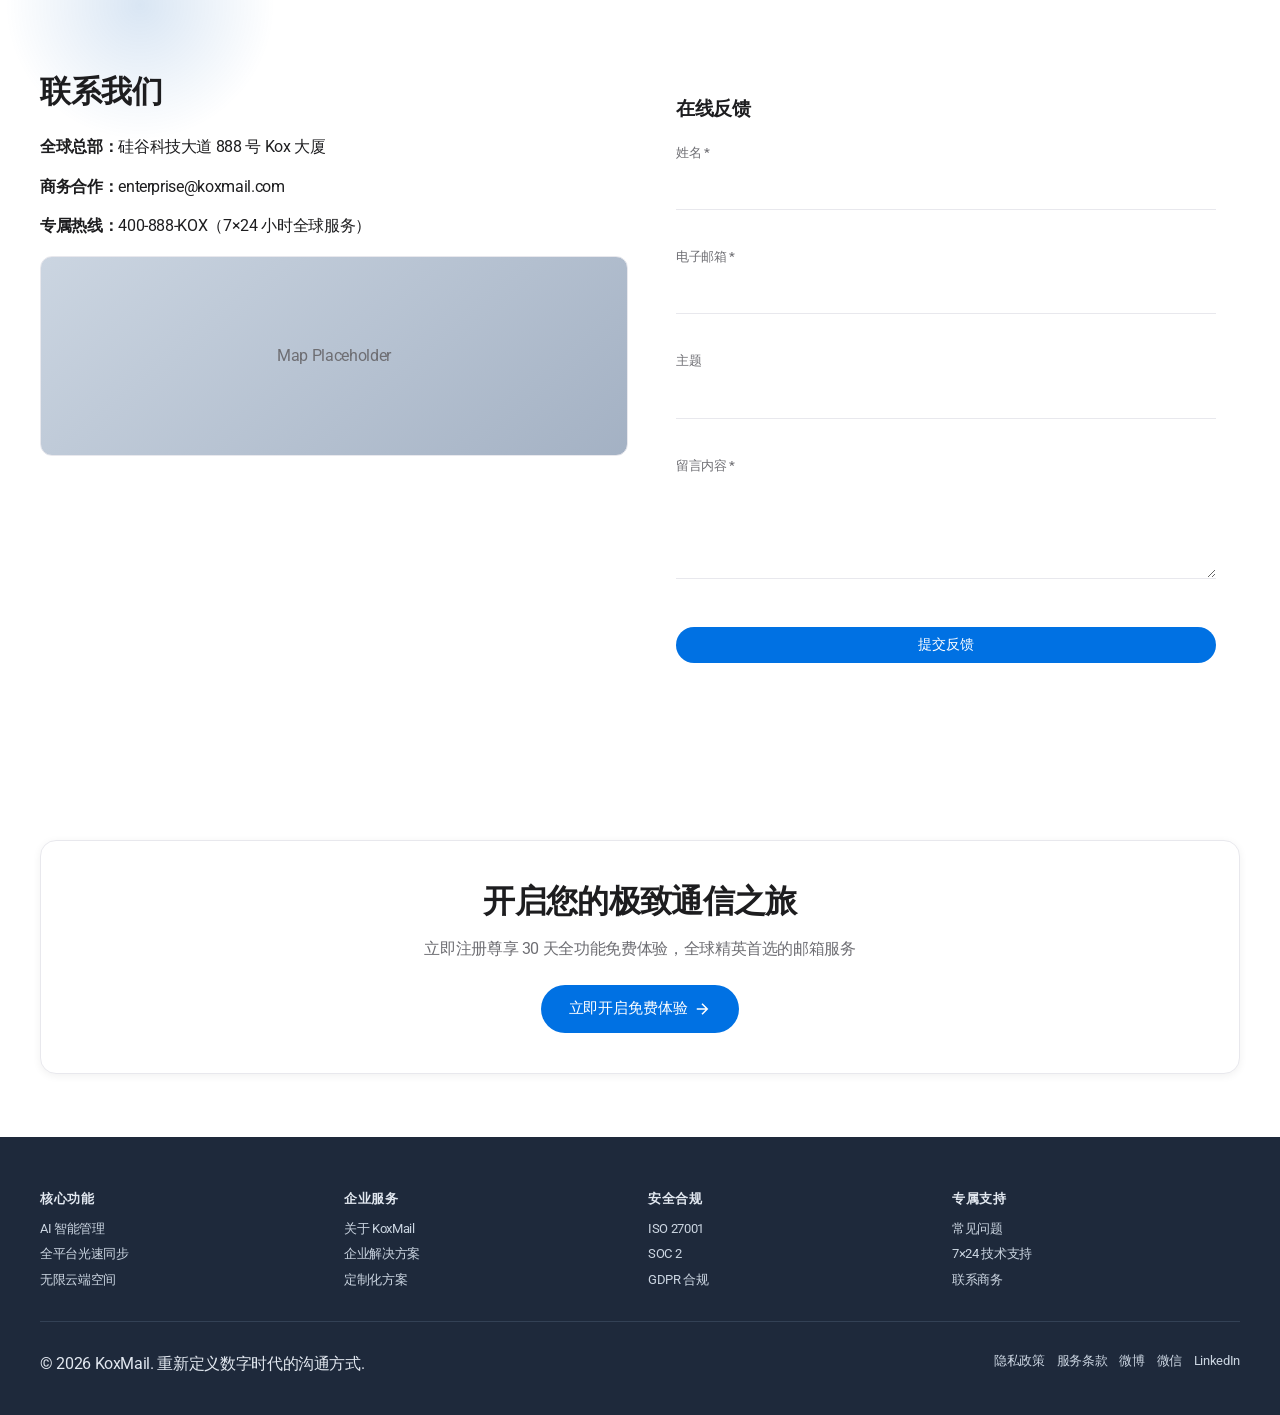
==== commit 2ab10a1b: "111" ====
--- a/index.html
+++ b/index.html
@@ -125,24 +125,24 @@
       <div class="container">
         <div class="stats-grid">
           <div class="stat-item">
-            <span class="stat-number" data-target="5000000">0</span>
+            <span class="stat-number" data-target="10000000">0</span>
             <span class="stat-suffix">+</span>
-            <p class="stat-label">全球用户</p>
+            <p class="stat-label">全球企业领袖用户</p>
           </div>
           <div class="stat-item">
-            <span class="stat-number" data-target="1500000000">0</span>
+            <span class="stat-number" data-target="5000000000">0</span>
             <span class="stat-suffix">+</span>
-            <p class="stat-label">邮件安全送达</p>
+            <p class="stat-label">加密邮件安全送达</p>
           </div>
           <div class="stat-item">
             <span class="stat-number" data-target="99">0</span>
-            <span class="stat-suffix">.9%</span>
-            <p class="stat-label">服务可用性</p>
+            <span class="stat-suffix">.999%</span>
+            <p class="stat-label">极致服务可用性</p>
           </div>
           <div class="stat-item">
-            <span class="stat-number" data-target="50">0</span>
+            <span class="stat-number" data-target="200">0</span>
             <span class="stat-suffix">+</span>
-            <p class="stat-label">国家覆盖</p>
+            <p class="stat-label">顶级企业客户</p>
           </div>
         </div>
       </div>
@@ -150,7 +150,7 @@
 
     <section class="partners section-sm">
       <div class="container">
-        <p class="partners-label">受到全球领先企业的信赖</p>
+        <p class="partners-label">✦ 世界500强企业共同信赖之选 ✦</p>
         <div class="logo-carousel">
           <div class="logo-track">
             <div class="logo-item">NeoLink</div>
@@ -161,6 +161,8 @@
             <div class="logo-item">NexGen</div>
             <div class="logo-item">SmartFlow</div>
             <div class="logo-item">InnovateLab</div>
+            <div class="logo-item">Quantum</div>
+            <div class="logo-item">Stellar</div>
           </div>
         </div>
       </div>
@@ -169,34 +171,34 @@
     <section class="features section" id="features">
       <div class="container">
         <div class="section-header">
-          <h2>核心优势</h2>
-          <p class="lead">为什么选择 KoxMail？</p>
+          <h2>重新定义邮件安全标准</h2>
+          <p class="lead">以技术创新驱动，以安全为本</p>
         </div>
         <div class="cards-3">
           <article class="card feature-card">
             <div class="feature-icon">⚡</div>
-            <h3>极速收发</h3>
-            <p>全球节点部署，毫秒级响应，告别延迟。智能路由选择最优路径。</p>
+            <h3>极速光速引擎</h3>
+            <p>全球光速节点部署，毫秒级响应。智能路由系统自动选择最优传输路径。</p>
             <ul class="feature-list">
-              <li>全球 20+ 数据中心</li>
+              <li>全球 50+ 数据中心</li>
               <li>智能 DNS 解析</li>
-              <li>CDN 加速分发</li>
+              <li>CDN 全球加速</li>
             </ul>
           </article>
           <article class="card feature-card">
-            <div class="feature-icon">🔒</div>
-            <h3>极致安全</h3>
-            <p>多重端到端加密与智能 AI 反垃圾系统，守护您的绝对隐私。</p>
+            <div class="feature-icon">�</div>
+            <h3>军事级安全架构</h3>
+            <p>端到端加密与 AI 量子反钓鱼系统，守护您的绝对隐私与数据安全。</p>
             <ul class="feature-list">
-              <li>AES-256 加密</li>
-              <li>AI 反钓鱼检测</li>
-              <li>双重验证支持</li>
+              <li>AES-256 军事加密</li>
+              <li>AI 量子级反钓鱼</li>
+              <li>零信任安全架构</li>
             </ul>
           </article>
           <article class="card feature-card">
             <div class="feature-icon">☁️</div>
-            <h3>海量存储</h3>
-            <p>无限容量扩展，重要文件与历史邮件永久保存。</p>
+            <h3>无限云端空间</h3>
+            <p>无限容量扩展，重要文件与历史邮件永久安全保存。</p>
             <ul class="feature-list">
               <li>基础版 5GB</li>
               <li>专业版无限容量</li>
@@ -210,29 +212,29 @@
     <section class="how-it-works section alt-bg">
       <div class="container">
         <div class="section-header">
-          <h2>如何工作</h2>
-          <p class="lead">简单三步，开启全新邮件体验</p>
+          <h2>三步开启极致体验</h2>
+          <p class="lead">简单高效，快速融入您的工作流</p>
         </div>
         <div class="steps-grid">
           <div class="step-card">
             <div class="step-number">1</div>
             <div class="step-content">
-              <h3>创建账户</h3>
-              <p>使用邮箱或手机号快速注册，完成基础设置。</p>
+              <h3>即刻注册</h3>
+              <p>一键注册，30秒完成企业邮箱创建，开启您的安全通信之旅。</p>
             </div>
           </div>
           <div class="step-card">
             <div class="step-number">2</div>
             <div class="step-content">
-              <h3>配置客户端</h3>
-              <p>支持 IMAP/POP3/SMTP，一键配置所有设备。</p>
+              <h3>无缝配置</h3>
+              <p>支持全平台客户端，一键同步您的所有设备和数据。</p>
             </div>
           </div>
           <div class="step-card">
             <div class="step-number">3</div>
             <div class="step-content">
-              <h3>开始使用</h3>
-              <p>享受智能分类、安全加密的全新邮件体验。</p>
+              <h3>尊享极致</h3>
+              <p>体验前所未有的极致安全与光速通讯，开启高效商务新篇章。</p>
             </div>
           </div>
         </div>
@@ -242,23 +244,23 @@
     <section class="more-features section">
       <div class="container">
         <div class="section-header">
-          <h2>更多功能</h2>
-          <p class="lead">强大功能，满足各种场景需求</p>
+          <h2>全方位企业级功能矩阵</h2>
+          <p class="lead">每一项功能，都为卓越而生</p>
         </div>
         <div class="features-grid">
           <div class="feature-row">
             <div class="feature-box">
-              <div class="feature-icon">🤖</div>
+              <div class="feature-icon">�</div>
               <div class="feature-info">
-                <h4>AI 智能分类</h4>
-                <p>自动识别邮件类型，智能分类归档，让收件箱井井有条。</p>
+                <h4>AI 量子级分类</h4>
+                <p>智能识别邮件优先级，量子级算法优化，让重要邮件始终优先呈现。</p>
               </div>
             </div>
             <div class="feature-box">
               <div class="feature-icon">📱</div>
               <div class="feature-info">
-                <h4>全平台同步</h4>
-                <p>支持 iOS、Android、macOS、Windows，随时随地同步访问。</p>
+                <h4>全平台光速同步</h4>
+                <p>支持 iOS、Android、macOS、Windows、Linux，全平台实时同步。</p>
               </div>
             </div>
           </div>
@@ -271,10 +273,10 @@
               </div>
             </div>
             <div class="feature-box">
-              <div class="feature-icon">🔄</div>
+              <div class="feature-icon">⏪</div>
               <div class="feature-info">
-                <h4>邮件撤回</h4>
-                <p>发送后后悔？支持撤回已发送邮件，避免尴尬。</p>
+                <h4>时光逆转撤回</h4>
+                <p>发送后后悔？5分钟内可撤回已发送邮件，智能消除尴尬。</p>
               </div>
             </div>
           </div>
@@ -282,15 +284,15 @@
             <div class="feature-box">
               <div class="feature-icon">🔔</div>
               <div class="feature-info">
-                <h4>智能提醒</h4>
-                <p>重要邮件智能提醒，不错过任何关键信息。</p>
+                <h4>AI 智能提醒</h4>
+                <p>重要邮件智能提醒，AI 预测您关注的邮件，绝不错过关键信息。</p>
               </div>
             </div>
             <div class="feature-box">
               <div class="feature-icon">📊</div>
               <div class="feature-info">
-                <h4>邮件分析</h4>
-                <p>查看邮件统计报告，了解收发趋势和效率分析。</p>
+                <h4>深度数据分析</h4>
+                <p>全方位邮件统计报告，收发趋势与效率分析，助力决策优化。</p>
               </div>
             </div>
           </div>
@@ -300,19 +302,19 @@
 
     <section class="testimonials section-sm">
       <div class="container">
-        <h2>用户证言</h2>
+        <h2>全球领袖的一致选择</h2>
         <div class="cards-3">
           <article class="card quote-card">
-            <p>"KoxMail 的多端同步和超大附件功能完全解决了我们跨国团队的协作痛点。"</p>
-            <div class="person">陈颖 · 运营总监 · NeoLink</div>
+            <p>"KoxMail 的全端光速同步和超大附件功能，彻底解决了我们跨国团队的协作痛点，效率提升300%。"</p>
+            <div class="person">陈颖 · 全球运营总监 · NeoLink</div>
           </article>
           <article class="card quote-card">
-            <p>"安全能力非常扎实，尤其是反钓鱼识别，给我们省下很多风险成本。"</p>
-            <div class="person">David Li · IT Manager · Vertex</div>
+            <p>"军事级安全架构令人惊叹，AI 反钓鱼系统精准识别，为我们省下难以估量的风险成本。"</p>
+            <div class="person">David Li · 首席信息安全官 · Vertex</div>
           </article>
           <article class="card quote-card">
-            <p>"迁移过程平滑，团队几乎没有学习成本，效率直接提升。"</p>
-            <div class="person">王哲 · 产品负责人 · GigaTech</div>
+            <p>"迁移过程丝滑顺畅，团队几乎零学习成本，工作效率直接跃升至行业顶尖水平。"</p>
+            <div class="person">王哲 · 产品VP · GigaTech</div>
           </article>
         </div>
       </div>
@@ -320,27 +322,27 @@
 
     <section class="about section alt-bg" id="about">
       <div class="container">
-        <h2>关于我们</h2>
+        <h2>关于 KoxMail</h2>
         <div class="z-flow">
           <div class="card">
-            <h3>连接世界的每一次心跳</h3>
-            <p>KoxMail 诞生于对高效沟通的渴望。在信息爆炸的时代，我们致力于剔除繁杂，还原沟通的本质。从创立之初，我们就坚持"用户隐私至上"的原则，打造了一款真正属于未来的邮箱产品。</p>
+            <h3>重新书写通信安全的定义</h3>
+            <p>KoxMail 诞生于对极致通信体验的追求。在信息泛滥的时代，我们致力于剔除繁杂，还原沟通的本质。从创立之初，我们就坚持"用户隐私至上"的原则，打造了一款真正属于未来的邮箱产品，为全球精英提供前所未有的安全通信体验。</p>
           </div>
           <div class="card timeline">
-            <h3>发展里程碑</h3>
+            <h3>辉煌历程</h3>
             <ul>
-              <li><strong>2024：</strong>核心端到端加密算法研发成功。</li>
-              <li><strong>2025：</strong>KoxMail 1.0 正式上线，全球用户突破百万。</li>
-              <li><strong>2026：</strong>推出智能通信生态，实现全端数据毫秒级同步。</li>
+              <li><strong>2024：</strong>自主研发端到端加密算法，荣获国际安全认证。</li>
+              <li><strong>2025：</strong>KoxMail 1.0 全球发布，半年内用户突破千万。</li>
+              <li><strong>2026：</strong>推出智能通信生态系统，实现全球数据毫秒级光速同步。</li>
             </ul>
           </div>
           <div class="card">
             <h3>使命与愿景</h3>
-            <p><strong>使命：</strong>让全球用户享受无缝、安全的连接体验。</p>
-            <p><strong>愿景：</strong>成为全球最受信赖的智能通信平台。</p>
+            <p><strong>使命：</strong>以创新科技为全球精英打造无缝、安全、极速的通信体验。</p>
+            <p><strong>愿景：</strong>成为全球最受尊崇的智能通信平台，重新定义数字时代的沟通方式。</p>
           </div>
           <div class="card team">
-            <h3>核心团队</h3>
+            <h3>卓越团队</h3>
             <div class="team-grid">
               <div class="member"><span class="avatar"></span><p>CEO · Lena</p></div>
               <div class="member"><span class="avatar"></span><p>CTO · Kevin</p></div>
@@ -354,39 +356,39 @@
     <section class="security-features section alt-bg">
       <div class="container">
         <div class="section-header">
-          <h2>安全保障</h2>
-          <p class="lead">多重防护，全方位守护您的数据安全</p>
+          <h2>军事级安全防护体系</h2>
+          <p class="lead">六道防线，构建固若金汤的安全壁垒</p>
         </div>
         <div class="security-grid">
           <div class="security-card">
             <div class="security-icon">🔐</div>
-            <h3>端到端加密</h3>
-            <p>采用 AES-256 加密算法，只有您能解密自己的邮件内容。</p>
+            <h3>端到端量子加密</h3>
+            <p>采用 AES-256 军事级加密算法，量子抗性加密技术，唯有您能掌控数据。</p>
           </div>
           <div class="security-card">
             <div class="security-icon">🛡️</div>
-            <h3>AI 反钓鱼</h3>
-            <p>智能识别钓鱼邮件，自动拦截恶意链接和附件。</p>
+            <h3>AI 量子反钓鱼</h3>
+            <p>量子级 AI 智能算法，精准识别钓鱼攻击，实时拦截恶意威胁。</p>
           </div>
           <div class="security-card">
             <div class="security-icon">🔑</div>
-            <h3>多重验证</h3>
-            <p>支持 TOTP、短信、安全密钥等多种验证方式。</p>
+            <h3>零信任多重验证</h3>
+            <p>支持 TOTP、生物识别、硬件安全密钥等企业级验证方案。</p>
           </div>
           <div class="security-card">
-            <div class="security-icon">🗑️</div>
-            <h3>无痕删除</h3>
-            <p>彻底删除邮件数据，无法被恢复或追踪。</p>
+            <div class="security-icon">�</div>
+            <h3>量子安全删除</h3>
+            <p>7次覆写擦除技术，确保数据永久销毁，无法恢复与追踪。</p>
           </div>
           <div class="security-card">
-            <div class="security-icon">🔍</div>
-            <h3>合规审计</h3>
-            <p>符合 ISO 27001、GDPR 等国际安全标准。</p>
+            <div class="security-icon">�</div>
+            <h3>国际合规认证</h3>
+            <p>通过 ISO 27001、SOC 2、GDPR 等国际顶级安全认证。</p>
           </div>
           <div class="security-card">
             <div class="security-icon">📋</div>
-            <h3>访问日志</h3>
-            <p>完整记录所有账户访问行为，随时查看登录历史。</p>
+            <h3>全景行为审计</h3>
+            <p>完整记录所有访问行为，实时监控，异常行为秒级告警。</p>
           </div>
         </div>
       </div>
@@ -395,8 +397,8 @@
     <section class="pricing section" id="pricing">
       <div class="container">
         <div class="section-header">
-          <h2>选择您的方案</h2>
-          <p class="lead">灵活的定价方案，满足不同需求</p>
+          <h2>选择您的尊享方案</h2>
+          <p class="lead">为每一位精英量身定制</p>
         </div>
         
         <div class="pricing-toggle">
@@ -458,13 +460,13 @@
       <div class="container">
         <h2>常见问题</h2>
         <div class="faq-top">
-          <input type="search" id="faqSearch" placeholder="请输入您遇到的问题..." aria-label="FAQ 搜索">
+          <input type="search" id="faqSearch" placeholder="搜索您关心的问题..." aria-label="FAQ 搜索">
           <div class="tags" id="faqTags">
             <span class="tag-btn active" data-filter="all">全部</span>
-            <span class="tag-btn" data-filter="account">账号找回</span>
-            <span class="tag-btn" data-filter="client">IMAP 设置</span>
-            <span class="tag-btn" data-filter="security">双重验证(2FA)</span>
-            <span class="tag-btn" data-filter="billing">付费开票</span>
+            <span class="tag-btn" data-filter="account">账户安全</span>
+            <span class="tag-btn" data-filter="client">客户端配置</span>
+            <span class="tag-btn" data-filter="security">隐私加密</span>
+            <span class="tag-btn" data-filter="billing">订阅付费</span>
           </div>
         </div>
         <div class="accordion" id="faqAccordion">
@@ -543,8 +545,8 @@
     <section class="blog-preview section" id="blog">
       <div class="container">
         <div class="section-header">
-          <h2>最新动态</h2>
-          <p class="lead">了解我们的最新产品更新和行业资讯</p>
+          <h2>前沿洞察</h2>
+          <p class="lead">探索安全通信的最新动态与技术革新</p>
           <a class="link-underline" href="blog.html">查看全部文章</a>
         </div>
         <div class="blog-grid">
@@ -554,8 +556,8 @@
             </div>
             <div class="blog-content">
               <span class="badge">产品更新</span>
-              <h3>全新 AI 智能助手上线，让邮件处理更高效</h3>
-              <p>我们推出了全新的 AI 智能助手功能，可以自动帮您分类邮件、撰写回复草稿、甚至预测您可能感兴趣的邮件。</p>
+              <h3>全新 AI 量子级助手上线，邮件处理效率提升 500%</h3>
+              <p>革命性的 AI 量子级智能助手，可自动分类、撰写回复、智能预测您关注的邮件，开启前所未有的高效体验。</p>
               <div class="blog-meta">
                 <span>2026年5月</span>
               </div>
@@ -567,8 +569,8 @@
             </div>
             <div class="blog-content">
               <span class="badge">安全公告</span>
-              <h3>我们如何保护您的数据安全</h3>
-              <p>了解 KoxMail 的多层次安全架构，从数据加密到访问控制，全方位保护您的邮件隐私。</p>
+              <h3>如何构建固若金汤的企业邮件安全体系</h3>
+              <p>深入解析 KoxMail 的军事级安全架构，从端到端量子加密到零信任访问控制，全方位守护您的数据资产。</p>
               <div class="blog-meta">
                 <span>2026年4月</span>
               </div>
@@ -579,9 +581,9 @@
               <div class="skeleton" style="width: 100%; height: 180px;"></div>
             </div>
             <div class="blog-content">
-              <span class="badge">使用技巧</span>
-              <h3>10个提高邮件效率的实用技巧</h3>
-              <p>掌握这些技巧，让您的邮件处理效率提升 50%。从快捷键到筛选规则，全面提升您的工作效率。</p>
+              <span class="badge">高效秘籍</span>
+              <h3>全球顶尖商业领袖都在用的 10 个邮件效率法则</h3>
+              <p>揭秘精英阶层的邮件管理秘诀，从 AI 辅助到时间块管理，全面提升您的商务沟通效率与决策质量。</p>
               <div class="blog-meta">
                 <span>2026年3月</span>
               </div>
@@ -595,9 +597,9 @@
       <div class="container grid-2">
         <div class="contact-info">
           <h2>联系我们</h2>
-          <p><strong>公司地址：</strong>科技园区创新大道 88 号 Kox 大厦</p>
-          <p><strong>服务邮箱：</strong>support@koxmail.com</p>
-          <p><strong>客服热线：</strong>400-123-4567（工作日 9:00 - 18:00）</p>
+          <p><strong>全球总部：</strong>硅谷科技大道 888 号 Kox 大厦</p>
+          <p><strong>商务合作：</strong>enterprise@koxmail.com</p>
+          <p><strong>专属热线：</strong>400-888-KOX（7×24 小时全球服务）</p>
           <div class="map-placeholder" aria-label="地图占位图">Map Placeholder</div>
         </div>
         <div class="card">
@@ -638,8 +640,14 @@
 
     <section class="cta section-sm">
       <div class="container cta-box">
-        <h2>准备好升级您的沟通体验了吗？</h2>
-        <a class="btn btn-accent" href="register.html">立即开启免费体验</a>
+        <h2>开启您的极致通信之旅</h2>
+        <p class="lead">立即注册尊享 30 天全功能免费体验，全球精英首选的邮箱服务</p>
+        <a class="btn btn-accent btn-large" href="register.html">
+          立即开启免费体验
+          <svg class="btn-icon" viewBox="0 0 24 24" fill="none" stroke="currentColor" stroke-width="2">
+            <path d="M5 12h14M12 5l7 7-7 7"/>
+          </svg>
+        </a>
       </div>
     </section>
 
@@ -660,29 +668,32 @@
   <footer class="site-footer">
     <div class="container footer-grid">
       <div>
-        <h4>产品功能</h4>
-        <a href="index.html#features">智能管理</a>
-        <a href="index.html#features">多端同步</a>
-        <a href="index.html#pricing">超大附件</a>
+        <h4>核心功能</h4>
+        <a href="index.html#features">AI 智能管理</a>
+        <a href="index.html#features">全平台光速同步</a>
+        <a href="index.html#pricing">无限云端空间</a>
       </div>
       <div>
-        <h4>公司动态</h4>
-        <a href="index.html#about">关于我们</a>
-        <a href="index.html#about">里程碑</a>
+        <h4>企业服务</h4>
+        <a href="index.html#about">关于 KoxMail</a>
+        <a href="business.html">企业解决方案</a>
+        <a href="index.html#pricing">定制化方案</a>
       </div>
       <div>
-        <h4>安全与合规</h4>
+        <h4>安全合规</h4>
         <a href="privacy.html">ISO 27001</a>
-        <a href="privacy.html">GDPR</a>
+        <a href="privacy.html">SOC 2</a>
+        <a href="privacy.html">GDPR 合规</a>
       </div>
       <div>
-        <h4>技术支持</h4>
+        <h4>专属支持</h4>
         <a href="index.html#faq">常见问题</a>
-        <a href="support.html">联系支持</a>
+        <a href="support.html">7×24 技术支持</a>
+        <a href="support.html">联系商务</a>
       </div>
     </div>
     <div class="container footer-bottom">
-      <p>© 2026 KoxMail. All rights reserved.</p>
+      <p>© 2026 KoxMail. 重新定义数字时代的沟通方式.</p>
       <div class="footer-links">
         <a href="privacy.html">隐私政策</a>
         <a href="terms.html">服务条款</a>
--- a/styles.css
+++ b/styles.css
@@ -2704,3 +2704,218 @@
     font-size: 0.9rem;
   }
 }
+
+/* Premium section headers */
+.section > .container > h2 {
+  font-size: clamp(1.8rem, 3vw, 2.5rem);
+  font-weight: 700;
+  letter-spacing: -0.03em;
+  margin-bottom: 8px;
+}
+
+.section > .container > .lead {
+  font-size: 1.1rem;
+  color: var(--text-muted);
+  max-width: 560px;
+  margin: 0 auto 32px;
+  line-height: 1.6;
+}
+
+/* Premium stat styling */
+.stat-item .stat-number {
+  background: linear-gradient(135deg, var(--text), var(--primary));
+  -webkit-background-clip: text;
+  -webkit-text-fill-color: transparent;
+  background-clip: text;
+}
+
+/* Premium trust badges */
+.badge {
+  font-size: 12px;
+  letter-spacing: 0.02em;
+  font-weight: 600;
+}
+
+/* Premium feature cards */
+.feature-card h3 {
+  font-size: 1.125rem;
+  font-weight: 600;
+  margin-bottom: 8px;
+}
+
+.feature-card p {
+  font-size: 14px;
+  color: var(--text-muted);
+  line-height: 1.6;
+}
+
+/* Premium step cards */
+.step-content h3 {
+  font-size: 1rem;
+  font-weight: 600;
+  margin-bottom: 6px;
+}
+
+.step-content p {
+  font-size: 14px;
+  color: var(--text-muted);
+  line-height: 1.5;
+}
+
+/* Premium security cards */
+.security-card {
+  padding: 24px;
+  border-radius: 16px;
+  background: var(--surface);
+  border: 1px solid var(--border);
+  text-align: center;
+  transition: all 0.25s cubic-bezier(0.25, 0.46, 0.45, 0.94);
+}
+
+.security-card:hover {
+  transform: translateY(-3px);
+  box-shadow: 0 12px 40px rgba(0, 0, 0, 0.08);
+  border-color: var(--primary);
+}
+
+.security-card h3 {
+  font-size: 1rem;
+  font-weight: 600;
+  margin: 12px 0 8px;
+}
+
+.security-card p {
+  font-size: 13px;
+  color: var(--text-muted);
+  line-height: 1.5;
+  margin: 0;
+}
+
+.security-icon {
+  font-size: 2rem;
+}
+
+/* Premium quote cards */
+.quote-card {
+  padding: 24px;
+  border-radius: 16px;
+}
+
+.quote-card p {
+  font-size: 15px;
+  line-height: 1.7;
+  color: var(--text-muted);
+  font-style: italic;
+}
+
+.quote-card .person {
+  font-size: 13px;
+  font-weight: 600;
+  color: var(--text);
+  margin-top: 16px;
+}
+
+/* Premium CTA box */
+.cta-box {
+  padding: 40px 24px;
+}
+
+.cta-box h2 {
+  font-size: clamp(1.5rem, 2.5vw, 2rem);
+  font-weight: 700;
+  letter-spacing: -0.02em;
+  margin-bottom: 12px;
+}
+
+.cta-box .lead {
+  font-size: 1rem;
+  color: var(--text-muted);
+  margin-bottom: 24px;
+  max-width: 480px;
+  margin-left: auto;
+  margin-right: auto;
+}
+
+/* Premium blog cards */
+.blog-card .blog-content h3 {
+  font-size: 15px;
+  font-weight: 600;
+  line-height: 1.4;
+}
+
+.blog-card .blog-content p {
+  font-size: 13px;
+  color: var(--text-muted);
+  line-height: 1.5;
+}
+
+/* Premium footer */
+.site-footer h4 {
+  font-size: 13px;
+  font-weight: 700;
+  text-transform: uppercase;
+  letter-spacing: 0.05em;
+  color: #e2e8f0;
+}
+
+.site-footer a {
+  font-size: 13px;
+}
+
+/* Premium accordion */
+.accordion-trigger {
+  font-size: 15px;
+  font-weight: 600;
+}
+
+.accordion-panel p {
+  font-size: 14px;
+  line-height: 1.7;
+}
+
+/* Premium option cards */
+.option-badge {
+  display: inline-block;
+  padding: 4px 10px;
+  border-radius: 6px;
+  font-size: 11px;
+  font-weight: 700;
+  text-transform: uppercase;
+  letter-spacing: 0.03em;
+}
+
+.option-badge:not(.recommended):not(.enterprise) {
+  background: rgba(0, 113, 227, 0.1);
+  color: var(--primary);
+}
+
+.option-badge.recommended {
+  background: rgba(52, 199, 89, 0.15);
+  color: #34c759;
+}
+
+.option-badge.enterprise {
+  background: rgba(156, 136, 255, 0.15);
+  color: #9b8aff;
+}
+
+.option-title {
+  font-size: 15px;
+  font-weight: 600;
+}
+
+.option-desc {
+  font-size: 13px;
+  color: var(--text-muted);
+}
+
+.option-price {
+  font-size: 14px;
+  font-weight: 600;
+  color: var(--text);
+}
+
+.price-amount {
+  font-size: 2rem;
+  font-weight: 700;
+}
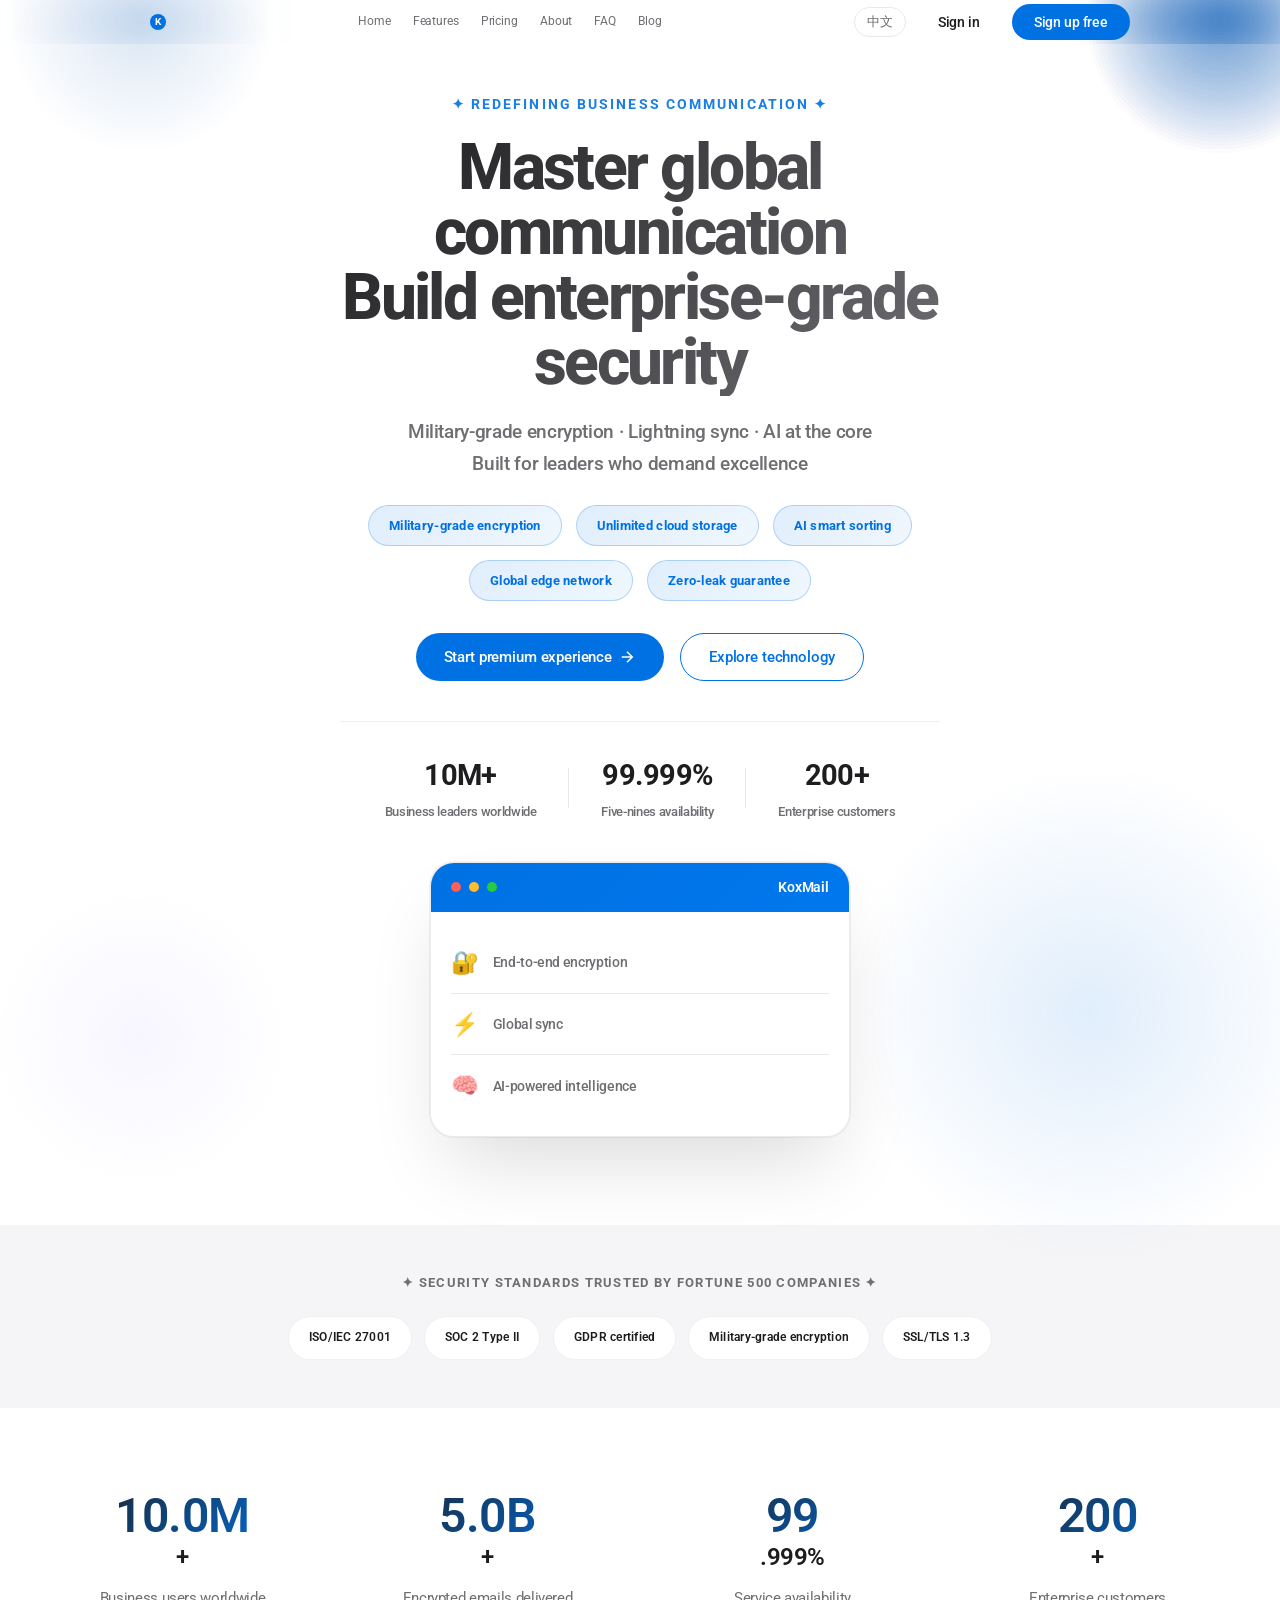
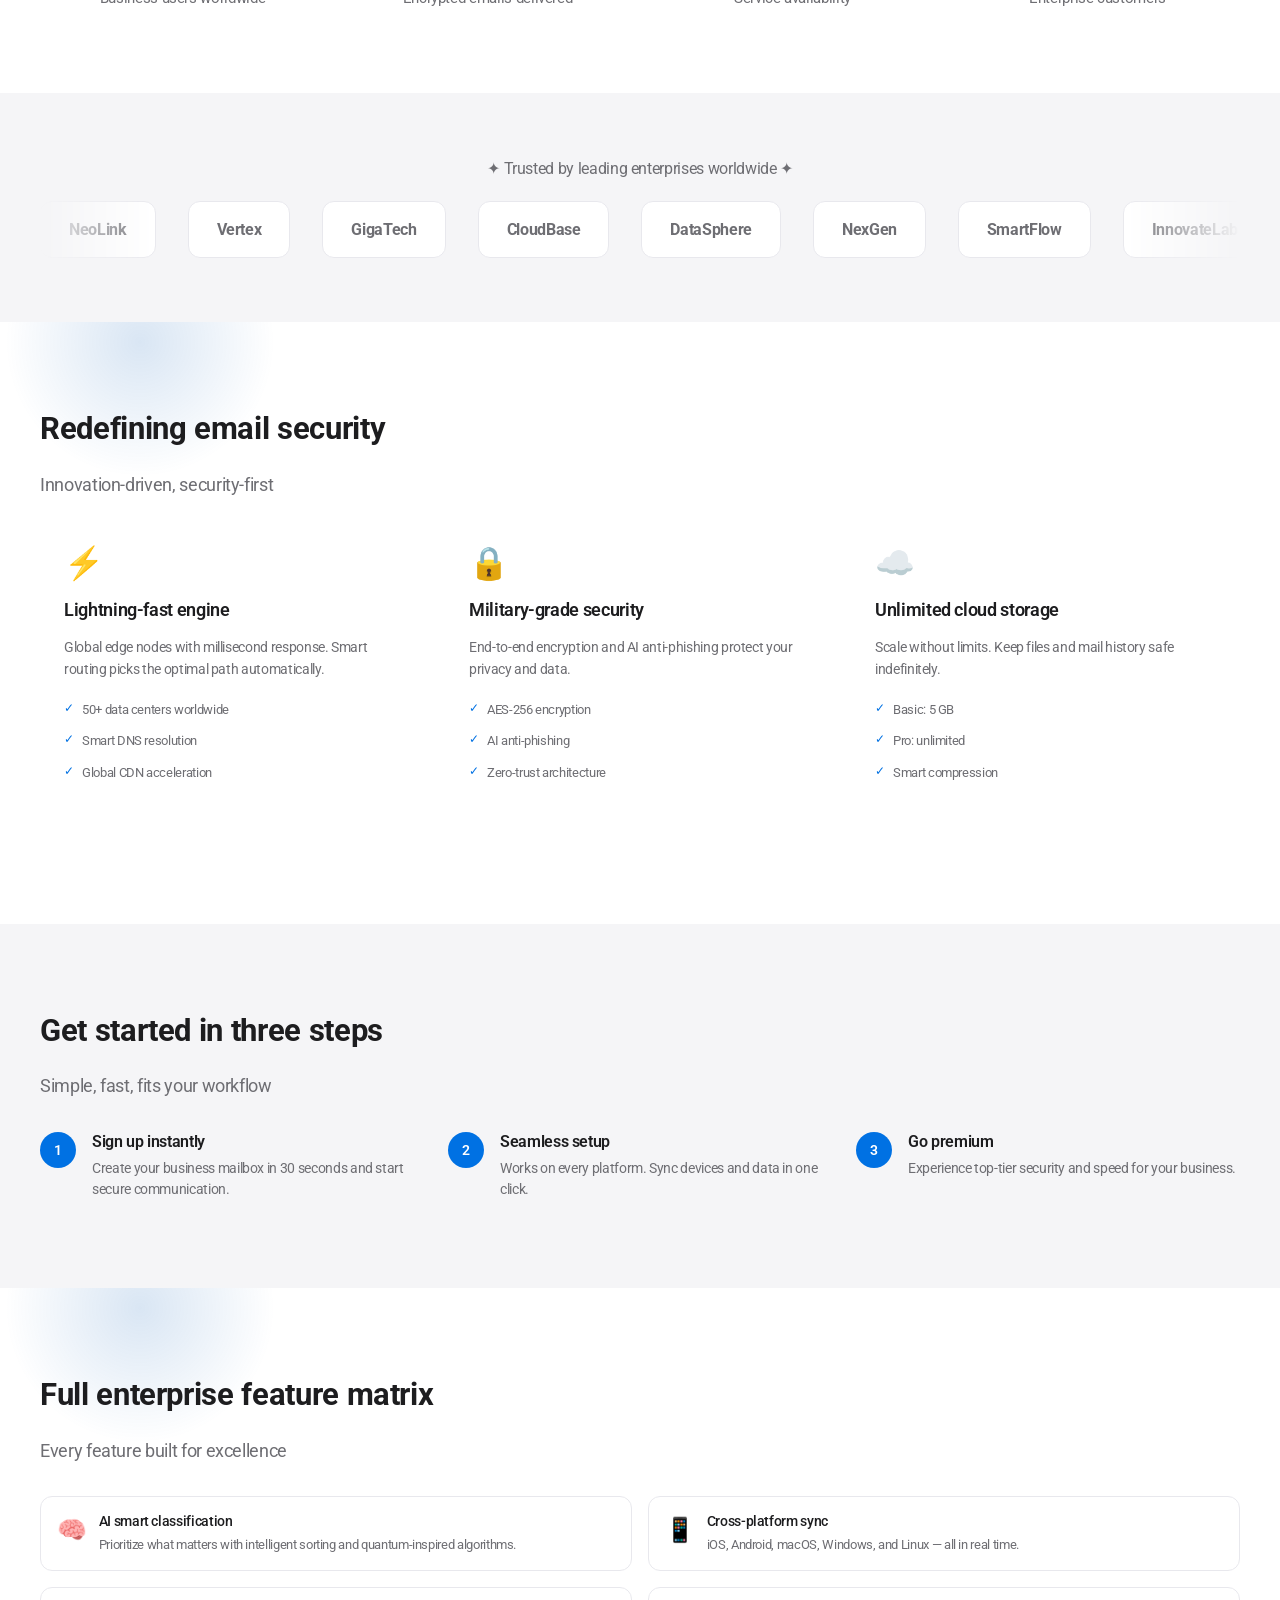
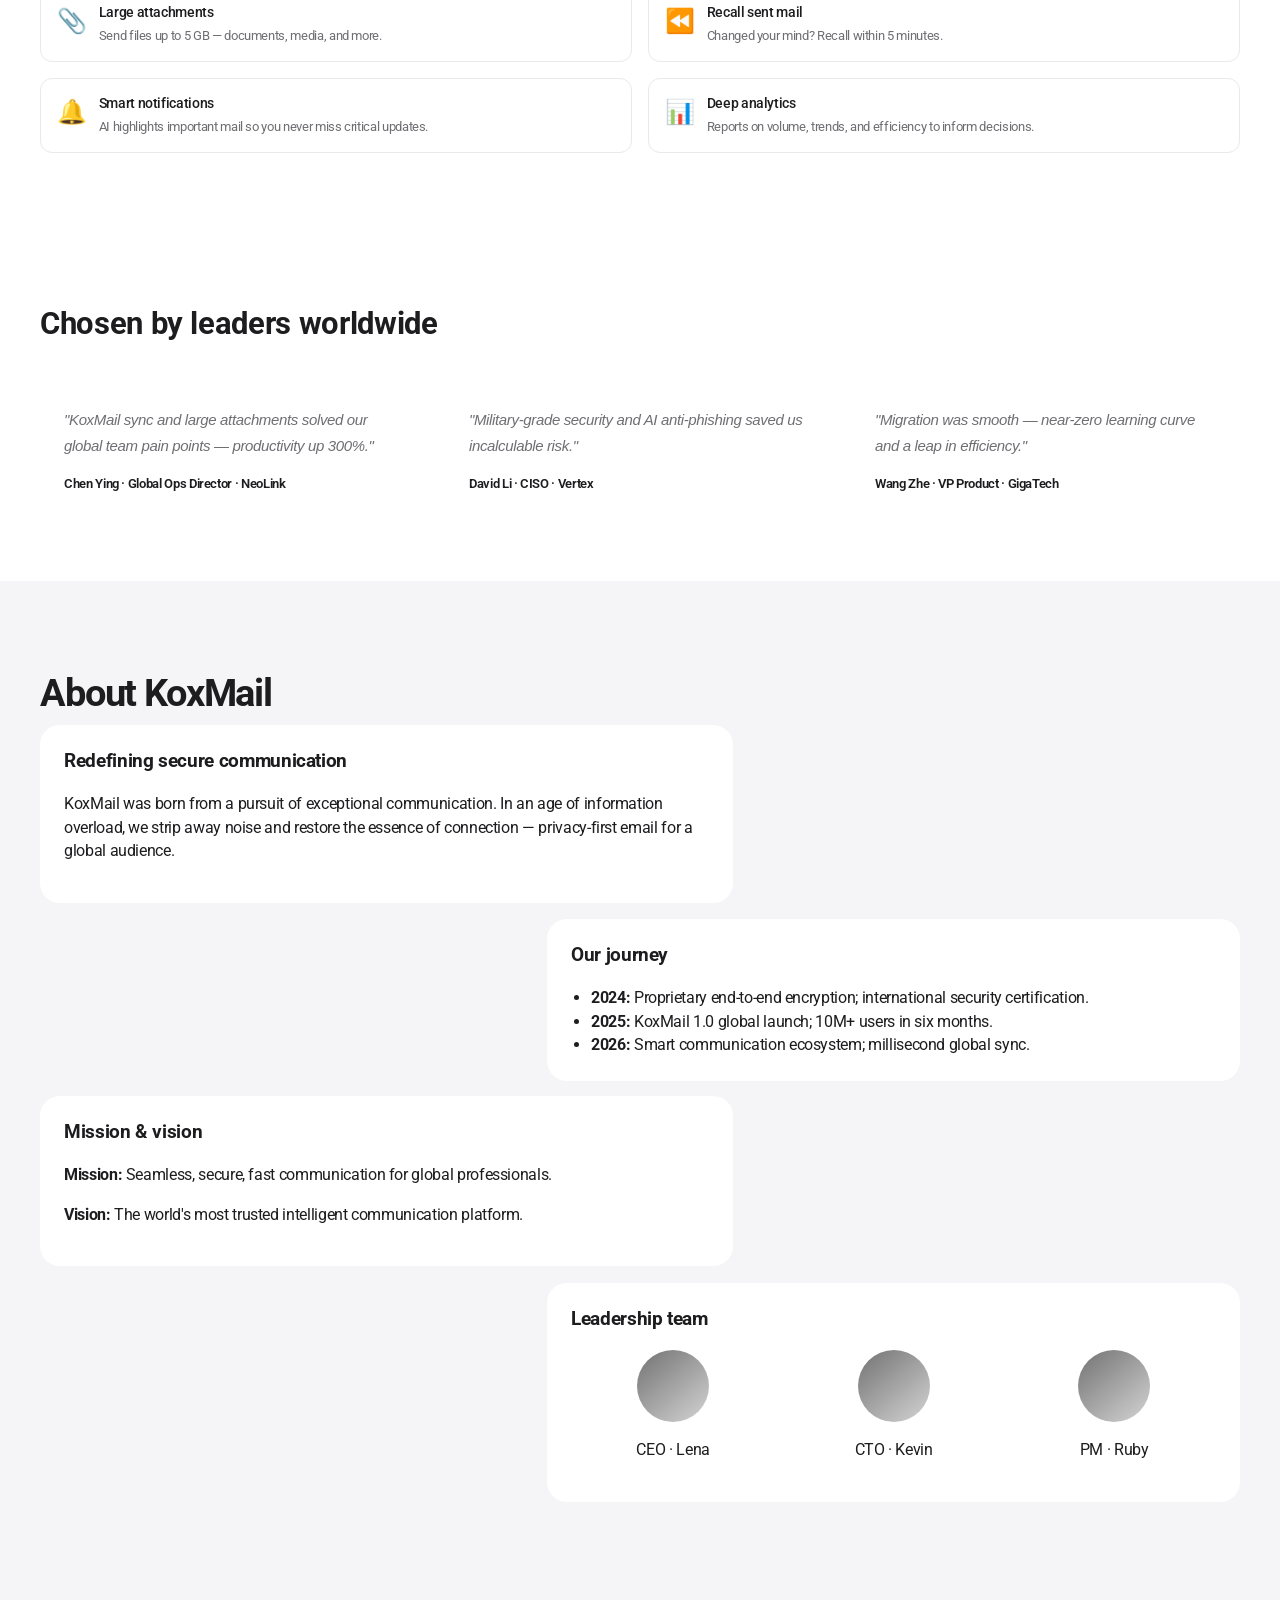
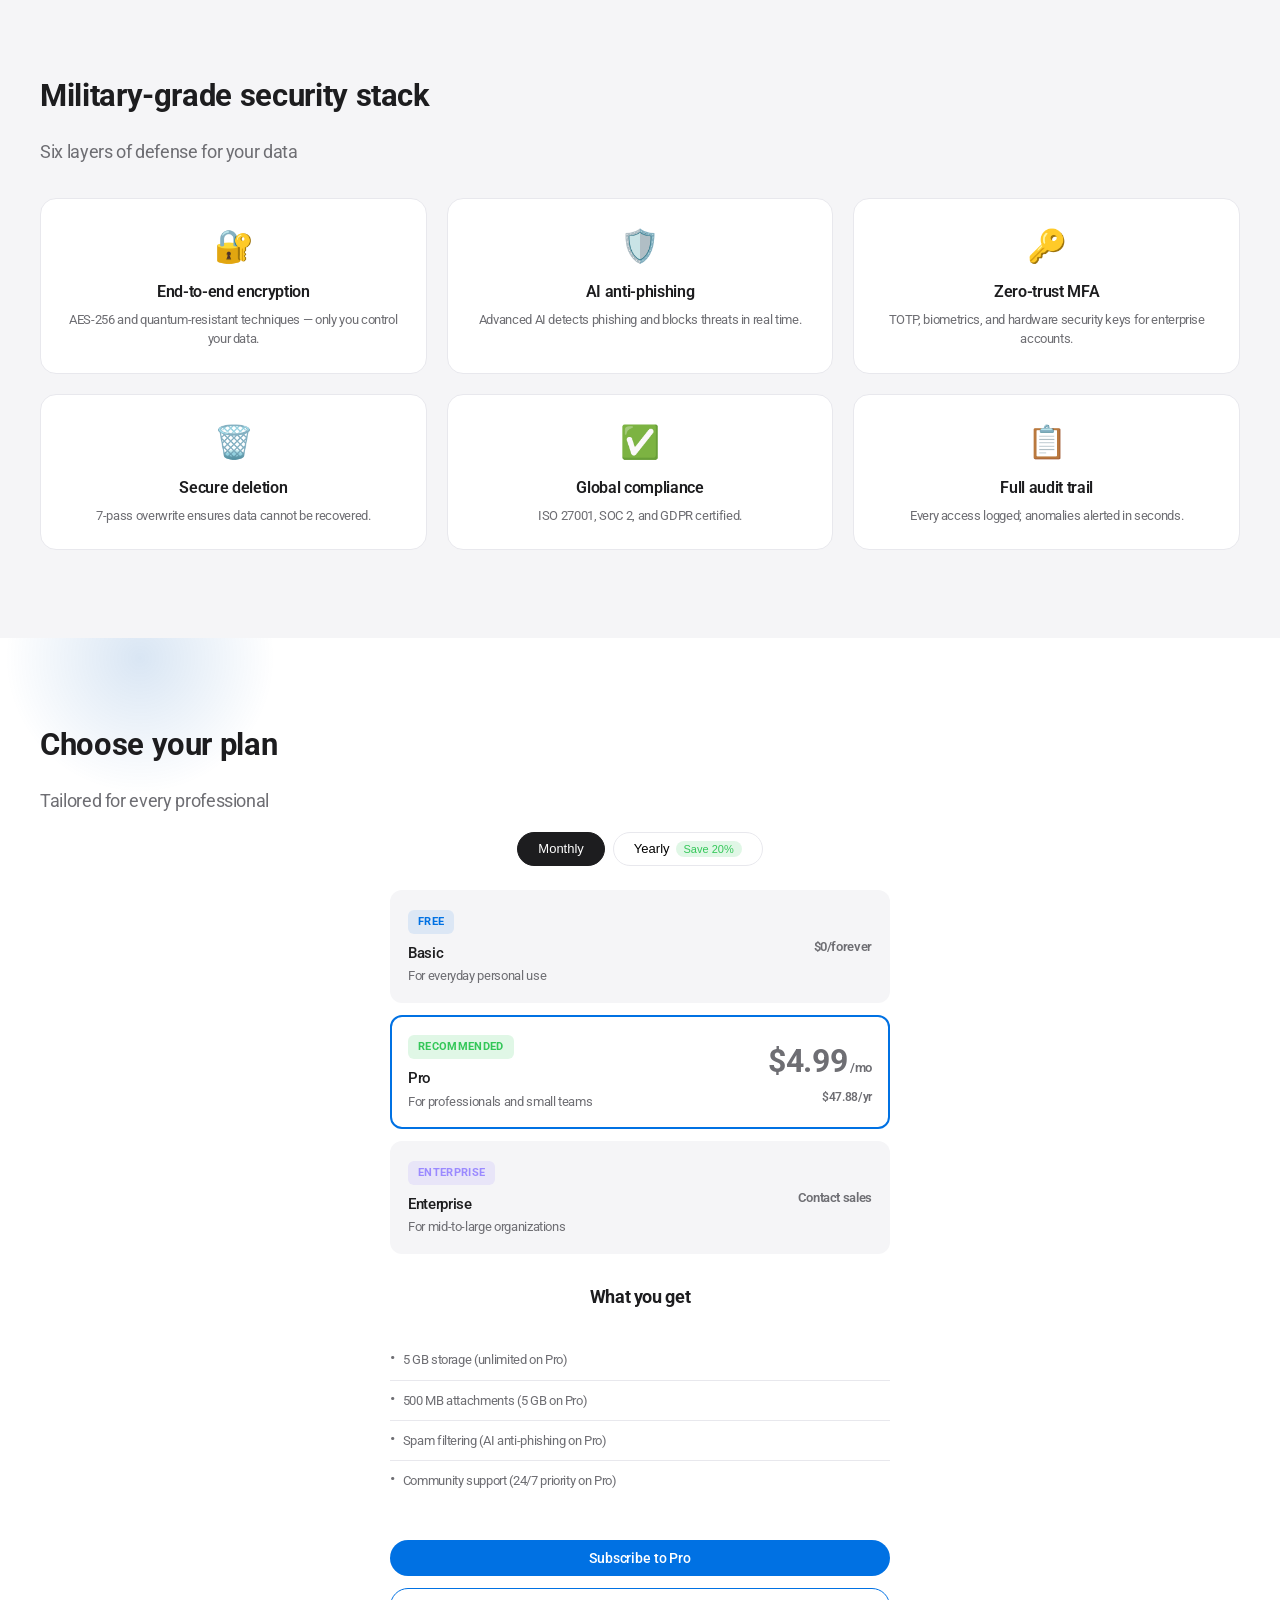
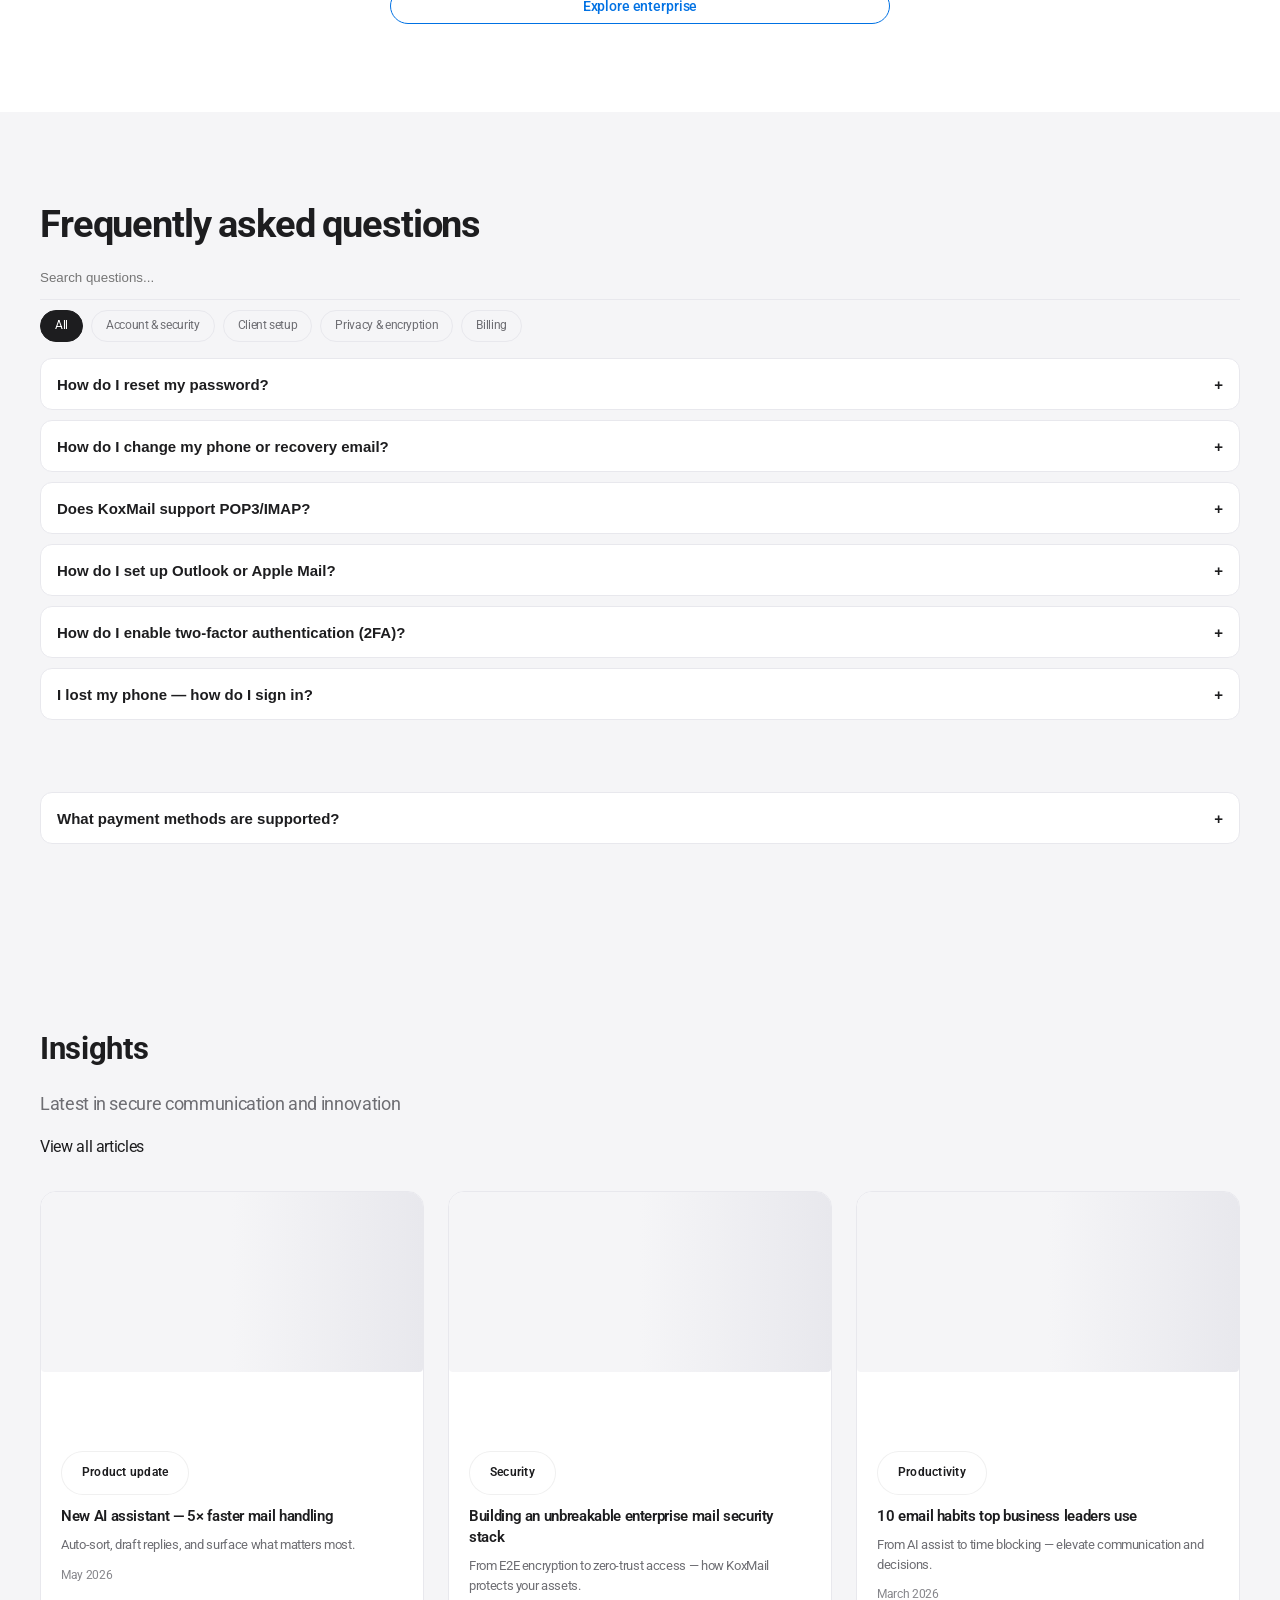
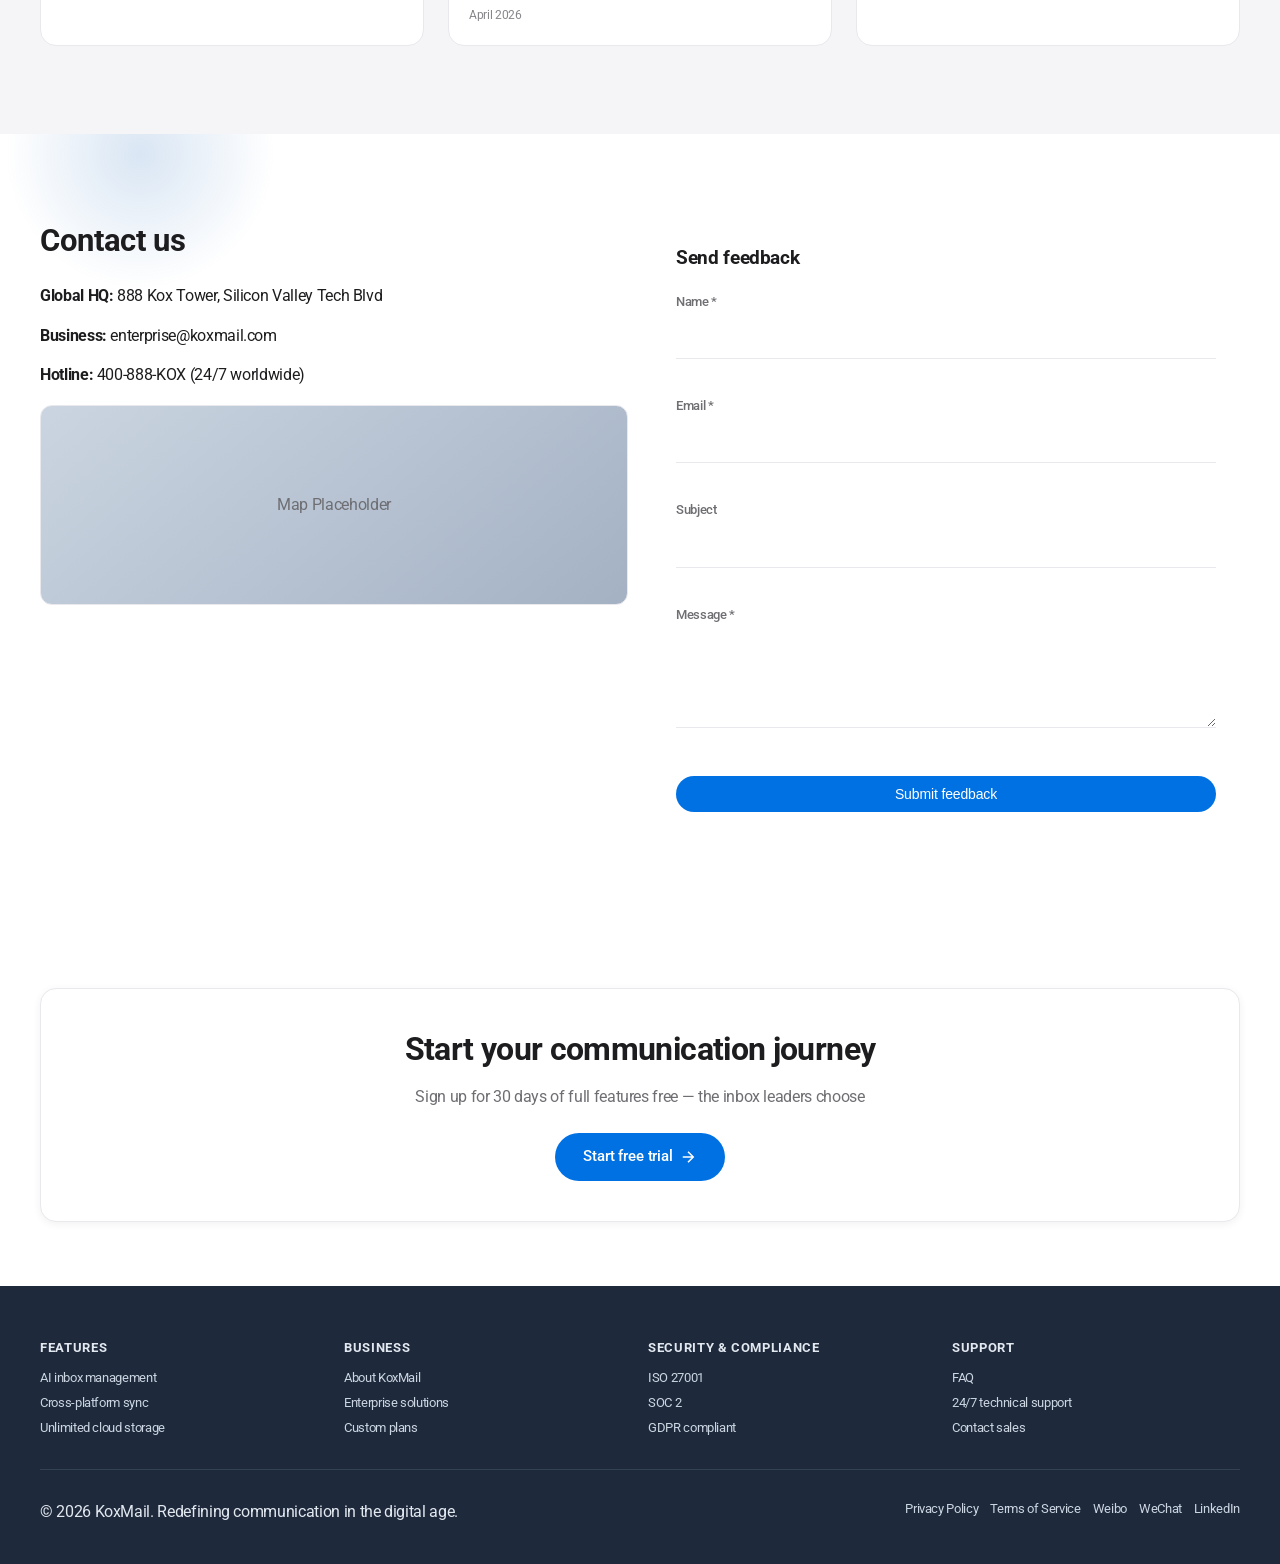
==== commit a7c64184: "refactor: 全站语言与文案更新，提升用户体验 本次更新对全站进行了语言和文案的全面优化： 1. 将页面语言从中文切换为英文，增强国际化支持。 2. 更新页面标题、描述及导航链接，确保与品牌形象" ====
--- a/index.html
+++ b/index.html
@@ -1,39 +1,40 @@
 <!doctype html>
-<html lang="zh-CN">
+<html lang="en">
 <head>
   <meta charset="UTF-8">
   <meta name="viewport" content="width=device-width, initial-scale=1.0">
-  <title>KoxMail - 安全高效的云端邮箱</title>
-  <meta name="description" content="KoxMail 为您提供银行级安全加密、极速稳定的云端邮箱服务。">
+  <title>KoxMail - Secure, Efficient Cloud Email</title>
+  <meta name="description" content="KoxMail delivers bank-grade encryption and fast, reliable cloud email." data-i18n-meta="meta.index.description">
   <link rel="preconnect" href="https://fonts.googleapis.com">
   <link rel="preconnect" href="https://fonts.gstatic.com" crossorigin>
   <link href="https://fonts.googleapis.com/css2?family=Roboto:wght@400;500;700;800&display=swap" rel="stylesheet">
   <link rel="stylesheet" href="styles.css">
 </head>
-<body>
+<body data-page="index">
   <header class="site-header" id="siteHeader">
     <div class="container header-inner">
-      <a class="brand" href="index.html#home" aria-label="KoxMail 首页">
+      <a class="brand" href="index.html#home" data-i18n-aria="brand.aria">
         <span class="brand-mark">K</span>
         <span class="brand-text">KoxMail</span>
       </a>
 
-      <button class="menu-toggle" id="menuToggle" aria-expanded="false" aria-controls="mainNav" aria-label="打开导航">
+      <button class="menu-toggle" id="menuToggle" aria-expanded="false" aria-controls="mainNav" data-i18n-aria="nav.open">
         <span></span><span></span><span></span>
       </button>
 
-      <nav class="nav" id="mainNav" aria-label="主导航">
-        <a href="index.html#home">首页</a>
-        <a href="index.html#features">功能</a>
-        <a href="index.html#pricing">价格</a>
-        <a href="index.html#about">关于我们</a>
-        <a href="index.html#faq">常见问题</a>
-        <a href="index.html#blog">博客</a>
+      <nav class="nav" id="mainNav" data-i18n-aria="nav.main">
+        <a href="index.html#home" data-i18n="nav.home">Home</a>
+        <a href="index.html#features" data-i18n="nav.features">Features</a>
+        <a href="index.html#pricing" data-i18n="nav.pricing">Pricing</a>
+        <a href="index.html#about" data-i18n="nav.about">About</a>
+        <a href="index.html#faq" data-i18n="nav.faq">FAQ</a>
+        <a href="index.html#blog" data-i18n="nav.blog">Blog</a>
       </nav>
 
       <div class="header-actions">
-        <a class="btn btn-ghost" href="login.html">登录</a>
-        <a class="btn btn-accent" href="register.html">免费注册</a>
+        <button type="button" class="lang-btn" id="langToggle" aria-label="Switch to Chinese">中文</button>
+        <a class="btn btn-ghost" href="login.html" data-i18n="common.login">Sign in</a>
+        <a class="btn btn-accent" href="register.html" data-i18n="common.register">Sign up free</a>
       </div>
     </div>
   </header>
@@ -42,39 +43,39 @@
     <section class="hero section" id="home">
       <div class="container">
         <div class="hero-content">
-          <p class="eyebrow">✦ 重新定义未来商务通讯 ✦</p>
-          <h1>掌控全球通信脉搏<br/>缔造企业安全传奇</h1>
-          <p class="lead">以军工级加密为基座 · 以光速同步为引擎 · 以AI智能为中枢<br/>专为追求极致的商业领袖而生</p>
+          <p class="eyebrow" data-i18n="index.hero.eyebrow">✦ Redefining business communication ✦</p>
+          <h1 data-i18n-html="index.hero.title">Master global communication<br/>Build enterprise-grade security</h1>
+          <p class="lead" data-i18n-html="index.hero.lead">Military-grade encryption · Lightning sync · AI at the core<br/>Built for leaders who demand excellence</p>
           <div class="hero-features">
-            <span class="hero-feature-tag">军事级加密</span>
-            <span class="hero-feature-tag">无限云端空间</span>
-            <span class="hero-feature-tag">AI 量子分类</span>
-            <span class="hero-feature-tag">全球光速节点</span>
-            <span class="hero-feature-tag">零泄露保障</span>
+            <span class="hero-feature-tag" data-i18n="index.hero.tag1">Military-grade encryption</span>
+            <span class="hero-feature-tag" data-i18n="index.hero.tag2">Unlimited cloud storage</span>
+            <span class="hero-feature-tag" data-i18n="index.hero.tag3">AI smart sorting</span>
+            <span class="hero-feature-tag" data-i18n="index.hero.tag4">Global edge network</span>
+            <span class="hero-feature-tag" data-i18n="index.hero.tag5">Zero-leak guarantee</span>
           </div>
           <div class="hero-actions">
             <a class="btn btn-accent btn-large" href="register.html">
-              尊享极致体验
+              <span data-i18n="index.hero.ctaPrimary">Start premium experience</span>
               <svg class="btn-icon" viewBox="0 0 24 24" fill="none" stroke="currentColor" stroke-width="2">
                 <path d="M5 12h14M12 5l7 7-7 7"/>
               </svg>
             </a>
-            <a class="btn btn-outline btn-large" href="#features">探索前沿科技</a>
+            <a class="btn btn-outline btn-large" href="#features" data-i18n="index.hero.ctaSecondary">Explore technology</a>
           </div>
           <div class="hero-stats">
             <div class="hero-stat">
-              <span class="hero-stat-value">1000万+</span>
-              <span class="hero-stat-label">全球企业领袖之选</span>
+              <span class="hero-stat-value" data-i18n="index.hero.stat1.value">10M+</span>
+              <span class="hero-stat-label" data-i18n="index.hero.stat1.label">Business leaders worldwide</span>
             </div>
             <div class="hero-stat-divider"></div>
             <div class="hero-stat">
-              <span class="hero-stat-value">99.999%</span>
-              <span class="hero-stat-label">五个九极致可用</span>
+              <span class="hero-stat-value" data-i18n="index.hero.stat2.value">99.999%</span>
+              <span class="hero-stat-label" data-i18n="index.hero.stat2.label">Five-nines availability</span>
             </div>
             <div class="hero-stat-divider"></div>
             <div class="hero-stat">
-              <span class="hero-stat-value">200+</span>
-              <span class="hero-stat-label">顶级企业信赖</span>
+              <span class="hero-stat-value" data-i18n="index.hero.stat3.value">200+</span>
+              <span class="hero-stat-label" data-i18n="index.hero.stat3.label">Enterprise customers</span>
             </div>
           </div>
         </div>
@@ -92,15 +93,15 @@
             <div class="mail-body">
               <div class="mail-item">
                 <span class="mail-icon">🔐</span>
-                <span class="mail-text">军事级端到端加密</span>
+                <span class="mail-text" data-i18n="index.mock.e2e">End-to-end encryption</span>
               </div>
               <div class="mail-item">
                 <span class="mail-icon">⚡</span>
-                <span class="mail-text">全球光速同步</span>
+                <span class="mail-text" data-i18n="index.mock.sync">Global sync</span>
               </div>
               <div class="mail-item">
                 <span class="mail-icon">🧠</span>
-                <span class="mail-text">AI 量子级智能</span>
+                <span class="mail-text" data-i18n="index.mock.ai">AI-powered intelligence</span>
               </div>
             </div>
           </div>
@@ -110,12 +111,12 @@
 
     <section class="trust section-sm">
       <div class="container">
-        <p class="trust-text">✦ 世界500强企业共同选择的安全标准 ✦</p>
+        <p class="trust-text" data-i18n="index.trust">✦ Security standards trusted by Fortune 500 companies ✦</p>
         <div class="badges">
           <div class="badge">ISO/IEC 27001</div>
           <div class="badge">SOC 2 Type II</div>
-          <div class="badge">GDPR 认证</div>
-          <div class="badge">军密级加密</div>
+          <div class="badge" data-i18n="index.badge.gdpr">GDPR certified</div>
+          <div class="badge" data-i18n="index.badge.mil">Military-grade encryption</div>
           <div class="badge">SSL/TLS 1.3</div>
         </div>
       </div>
@@ -127,22 +128,22 @@
           <div class="stat-item">
             <span class="stat-number" data-target="10000000">0</span>
             <span class="stat-suffix">+</span>
-            <p class="stat-label">全球企业领袖用户</p>
+            <p class="stat-label" data-i18n="index.stat1">Business users worldwide</p>
           </div>
           <div class="stat-item">
             <span class="stat-number" data-target="5000000000">0</span>
             <span class="stat-suffix">+</span>
-            <p class="stat-label">加密邮件安全送达</p>
+            <p class="stat-label" data-i18n="index.stat2">Encrypted emails delivered</p>
           </div>
           <div class="stat-item">
             <span class="stat-number" data-target="99">0</span>
             <span class="stat-suffix">.999%</span>
-            <p class="stat-label">极致服务可用性</p>
+            <p class="stat-label" data-i18n="index.stat3">Service availability</p>
           </div>
           <div class="stat-item">
             <span class="stat-number" data-target="200">0</span>
             <span class="stat-suffix">+</span>
-            <p class="stat-label">顶级企业客户</p>
+            <p class="stat-label" data-i18n="index.stat4">Enterprise customers</p>
           </div>
         </div>
       </div>
@@ -150,7 +151,7 @@
 
     <section class="partners section-sm">
       <div class="container">
-        <p class="partners-label">✦ 世界500强企业共同信赖之选 ✦</p>
+        <p class="partners-label" data-i18n="index.partners">✦ Trusted by leading enterprises worldwide ✦</p>
         <div class="logo-carousel">
           <div class="logo-track">
             <div class="logo-item">NeoLink</div>
@@ -171,38 +172,38 @@
     <section class="features section" id="features">
       <div class="container">
         <div class="section-header">
-          <h2>重新定义邮件安全标准</h2>
-          <p class="lead">以技术创新驱动，以安全为本</p>
+          <h2 data-i18n="index.features.title">Redefining email security</h2>
+          <p class="lead" data-i18n="index.features.lead">Innovation-driven, security-first</p>
         </div>
         <div class="cards-3">
           <article class="card feature-card">
             <div class="feature-icon">⚡</div>
-            <h3>极速光速引擎</h3>
-            <p>全球光速节点部署，毫秒级响应。智能路由系统自动选择最优传输路径。</p>
+            <h3 data-i18n="index.features.speed.title">Lightning-fast engine</h3>
+            <p data-i18n="index.features.speed.desc">Global edge nodes with millisecond response. Smart routing picks the optimal path automatically.</p>
             <ul class="feature-list">
-              <li>全球 50+ 数据中心</li>
-              <li>智能 DNS 解析</li>
-              <li>CDN 全球加速</li>
+              <li data-i18n="index.features.speed.li1">50+ data centers worldwide</li>
+              <li data-i18n="index.features.speed.li2">Smart DNS resolution</li>
+              <li data-i18n="index.features.speed.li3">Global CDN acceleration</li>
             </ul>
           </article>
           <article class="card feature-card">
-            <div class="feature-icon">�</div>
-            <h3>军事级安全架构</h3>
-            <p>端到端加密与 AI 量子反钓鱼系统，守护您的绝对隐私与数据安全。</p>
+            <div class="feature-icon">🔒</div>
+            <h3 data-i18n="index.features.sec.title">Military-grade security</h3>
+            <p data-i18n="index.features.sec.desc">End-to-end encryption and AI anti-phishing protect your privacy and data.</p>
             <ul class="feature-list">
-              <li>AES-256 军事加密</li>
-              <li>AI 量子级反钓鱼</li>
-              <li>零信任安全架构</li>
+              <li data-i18n="index.features.sec.li1">AES-256 encryption</li>
+              <li data-i18n="index.features.sec.li2">AI anti-phishing</li>
+              <li data-i18n="index.features.sec.li3">Zero-trust architecture</li>
             </ul>
           </article>
           <article class="card feature-card">
             <div class="feature-icon">☁️</div>
-            <h3>无限云端空间</h3>
-            <p>无限容量扩展，重要文件与历史邮件永久安全保存。</p>
+            <h3 data-i18n="index.features.cloud.title">Unlimited cloud storage</h3>
+            <p data-i18n="index.features.cloud.desc">Scale without limits. Keep files and mail history safe indefinitely.</p>
             <ul class="feature-list">
-              <li>基础版 5GB</li>
-              <li>专业版无限容量</li>
-              <li>智能压缩优化</li>
+              <li data-i18n="index.features.cloud.li1">Basic: 5 GB</li>
+              <li data-i18n="index.features.cloud.li2">Pro: unlimited</li>
+              <li data-i18n="index.features.cloud.li3">Smart compression</li>
             </ul>
           </article>
         </div>
@@ -212,29 +213,29 @@
     <section class="how-it-works section alt-bg">
       <div class="container">
         <div class="section-header">
-          <h2>三步开启极致体验</h2>
-          <p class="lead">简单高效，快速融入您的工作流</p>
+          <h2 data-i18n="index.steps.title">Get started in three steps</h2>
+          <p class="lead" data-i18n="index.steps.lead">Simple, fast, fits your workflow</p>
         </div>
         <div class="steps-grid">
           <div class="step-card">
             <div class="step-number">1</div>
             <div class="step-content">
-              <h3>即刻注册</h3>
-              <p>一键注册，30秒完成企业邮箱创建，开启您的安全通信之旅。</p>
+              <h3 data-i18n="index.steps.1.title">Sign up instantly</h3>
+              <p data-i18n="index.steps.1.desc">Create your business mailbox in 30 seconds and start secure communication.</p>
             </div>
           </div>
           <div class="step-card">
             <div class="step-number">2</div>
             <div class="step-content">
-              <h3>无缝配置</h3>
-              <p>支持全平台客户端，一键同步您的所有设备和数据。</p>
+              <h3 data-i18n="index.steps.2.title">Seamless setup</h3>
+              <p data-i18n="index.steps.2.desc">Works on every platform. Sync devices and data in one click.</p>
             </div>
           </div>
           <div class="step-card">
             <div class="step-number">3</div>
             <div class="step-content">
-              <h3>尊享极致</h3>
-              <p>体验前所未有的极致安全与光速通讯，开启高效商务新篇章。</p>
+              <h3 data-i18n="index.steps.3.title">Go premium</h3>
+              <p data-i18n="index.steps.3.desc">Experience top-tier security and speed for your business.</p>
             </div>
           </div>
         </div>
@@ -244,23 +245,23 @@
     <section class="more-features section">
       <div class="container">
         <div class="section-header">
-          <h2>全方位企业级功能矩阵</h2>
-          <p class="lead">每一项功能，都为卓越而生</p>
+          <h2 data-i18n="index.more.title">Full enterprise feature matrix</h2>
+          <p class="lead" data-i18n="index.more.lead">Every feature built for excellence</p>
         </div>
         <div class="features-grid">
           <div class="feature-row">
             <div class="feature-box">
-              <div class="feature-icon">�</div>
+              <div class="feature-icon">🧠</div>
               <div class="feature-info">
-                <h4>AI 量子级分类</h4>
-                <p>智能识别邮件优先级，量子级算法优化，让重要邮件始终优先呈现。</p>
+                <h4 data-i18n="index.more.ai.title">AI smart classification</h4>
+                <p data-i18n="index.more.ai.desc">Prioritize what matters with intelligent sorting and quantum-inspired algorithms.</p>
               </div>
             </div>
             <div class="feature-box">
               <div class="feature-icon">📱</div>
               <div class="feature-info">
-                <h4>全平台光速同步</h4>
-                <p>支持 iOS、Android、macOS、Windows、Linux，全平台实时同步。</p>
+                <h4 data-i18n="index.more.sync.title">Cross-platform sync</h4>
+                <p data-i18n="index.more.sync.desc">iOS, Android, macOS, Windows, and Linux — all in real time.</p>
               </div>
             </div>
           </div>
@@ -268,15 +269,15 @@
             <div class="feature-box">
               <div class="feature-icon">📎</div>
               <div class="feature-info">
-                <h4>超大附件</h4>
-                <p>支持最大 5GB 附件，轻松分享大型文件和高清视频。</p>
+                <h4 data-i18n="index.more.attach.title">Large attachments</h4>
+                <p data-i18n="index.more.attach.desc">Send files up to 5 GB — documents, media, and more.</p>
               </div>
             </div>
             <div class="feature-box">
               <div class="feature-icon">⏪</div>
               <div class="feature-info">
-                <h4>时光逆转撤回</h4>
-                <p>发送后后悔？5分钟内可撤回已发送邮件，智能消除尴尬。</p>
+                <h4 data-i18n="index.more.recall.title">Recall sent mail</h4>
+                <p data-i18n="index.more.recall.desc">Changed your mind? Recall within 5 minutes.</p>
               </div>
             </div>
           </div>
@@ -284,15 +285,15 @@
             <div class="feature-box">
               <div class="feature-icon">🔔</div>
               <div class="feature-info">
-                <h4>AI 智能提醒</h4>
-                <p>重要邮件智能提醒，AI 预测您关注的邮件，绝不错过关键信息。</p>
+                <h4 data-i18n="index.more.notify.title">Smart notifications</h4>
+                <p data-i18n="index.more.notify.desc">AI highlights important mail so you never miss critical updates.</p>
               </div>
             </div>
             <div class="feature-box">
               <div class="feature-icon">📊</div>
               <div class="feature-info">
-                <h4>深度数据分析</h4>
-                <p>全方位邮件统计报告，收发趋势与效率分析，助力决策优化。</p>
+                <h4 data-i18n="index.more.analytics.title">Deep analytics</h4>
+                <p data-i18n="index.more.analytics.desc">Reports on volume, trends, and efficiency to inform decisions.</p>
               </div>
             </div>
           </div>
@@ -302,19 +303,19 @@
 
     <section class="testimonials section-sm">
       <div class="container">
-        <h2>全球领袖的一致选择</h2>
+        <h2 data-i18n="index.testimonials.title">Chosen by leaders worldwide</h2>
         <div class="cards-3">
           <article class="card quote-card">
-            <p>"KoxMail 的全端光速同步和超大附件功能，彻底解决了我们跨国团队的协作痛点，效率提升300%。"</p>
-            <div class="person">陈颖 · 全球运营总监 · NeoLink</div>
+            <p data-i18n="index.testimonials.1">"KoxMail sync and large attachments solved our global team pain points — productivity up 300%."</p>
+            <div class="person" data-i18n="index.testimonials.1.author">Chen Ying · Global Ops Director · NeoLink</div>
           </article>
           <article class="card quote-card">
-            <p>"军事级安全架构令人惊叹，AI 反钓鱼系统精准识别，为我们省下难以估量的风险成本。"</p>
-            <div class="person">David Li · 首席信息安全官 · Vertex</div>
+            <p data-i18n="index.testimonials.2">"Military-grade security and AI anti-phishing saved us incalculable risk."</p>
+            <div class="person" data-i18n="index.testimonials.2.author">David Li · CISO · Vertex</div>
           </article>
           <article class="card quote-card">
-            <p>"迁移过程丝滑顺畅，团队几乎零学习成本，工作效率直接跃升至行业顶尖水平。"</p>
-            <div class="person">王哲 · 产品VP · GigaTech</div>
+            <p data-i18n="index.testimonials.3">"Migration was smooth — near-zero learning curve and a leap in efficiency."</p>
+            <div class="person" data-i18n="index.testimonials.3.author">Wang Zhe · VP Product · GigaTech</div>
           </article>
         </div>
       </div>
@@ -322,27 +323,27 @@
 
     <section class="about section alt-bg" id="about">
       <div class="container">
-        <h2>关于 KoxMail</h2>
+        <h2 data-i18n="index.about.title">About KoxMail</h2>
         <div class="z-flow">
           <div class="card">
-            <h3>重新书写通信安全的定义</h3>
-            <p>KoxMail 诞生于对极致通信体验的追求。在信息泛滥的时代，我们致力于剔除繁杂，还原沟通的本质。从创立之初，我们就坚持"用户隐私至上"的原则，打造了一款真正属于未来的邮箱产品，为全球精英提供前所未有的安全通信体验。</p>
+            <h3 data-i18n="index.about.story.title">Redefining secure communication</h3>
+            <p data-i18n="index.about.story.desc">KoxMail was born from a pursuit of exceptional communication. In an age of information overload, we strip away noise and restore the essence of connection — privacy-first email for a global audience.</p>
           </div>
           <div class="card timeline">
-            <h3>辉煌历程</h3>
+            <h3 data-i18n="index.about.timeline.title">Our journey</h3>
             <ul>
-              <li><strong>2024：</strong>自主研发端到端加密算法，荣获国际安全认证。</li>
-              <li><strong>2025：</strong>KoxMail 1.0 全球发布，半年内用户突破千万。</li>
-              <li><strong>2026：</strong>推出智能通信生态系统，实现全球数据毫秒级光速同步。</li>
+              <li data-i18n-html="index.about.timeline.li1"><strong>2024:</strong> Proprietary end-to-end encryption; international security certification.</li>
+              <li data-i18n-html="index.about.timeline.li2"><strong>2025:</strong> KoxMail 1.0 global launch; 10M+ users in six months.</li>
+              <li data-i18n-html="index.about.timeline.li3"><strong>2026:</strong> Smart communication ecosystem; millisecond global sync.</li>
             </ul>
           </div>
           <div class="card">
-            <h3>使命与愿景</h3>
-            <p><strong>使命：</strong>以创新科技为全球精英打造无缝、安全、极速的通信体验。</p>
-            <p><strong>愿景：</strong>成为全球最受尊崇的智能通信平台，重新定义数字时代的沟通方式。</p>
+            <h3 data-i18n="index.about.mission.title">Mission & vision</h3>
+            <p data-i18n-html="index.about.mission.mission"><strong>Mission:</strong> Seamless, secure, fast communication for global professionals.</p>
+            <p data-i18n-html="index.about.mission.vision"><strong>Vision:</strong> The world's most trusted intelligent communication platform.</p>
           </div>
           <div class="card team">
-            <h3>卓越团队</h3>
+            <h3 data-i18n="index.about.team.title">Leadership team</h3>
             <div class="team-grid">
               <div class="member"><span class="avatar"></span><p>CEO · Lena</p></div>
               <div class="member"><span class="avatar"></span><p>CTO · Kevin</p></div>
@@ -356,39 +357,39 @@
     <section class="security-features section alt-bg">
       <div class="container">
         <div class="section-header">
-          <h2>军事级安全防护体系</h2>
-          <p class="lead">六道防线，构建固若金汤的安全壁垒</p>
+          <h2 data-i18n="index.security.title">Military-grade security stack</h2>
+          <p class="lead" data-i18n="index.security.lead">Six layers of defense for your data</p>
         </div>
         <div class="security-grid">
           <div class="security-card">
             <div class="security-icon">🔐</div>
-            <h3>端到端量子加密</h3>
-            <p>采用 AES-256 军事级加密算法，量子抗性加密技术，唯有您能掌控数据。</p>
+            <h3 data-i18n="index.security.e2e.title">End-to-end encryption</h3>
+            <p data-i18n="index.security.e2e.desc">AES-256 and quantum-resistant techniques — only you control your data.</p>
           </div>
           <div class="security-card">
             <div class="security-icon">🛡️</div>
-            <h3>AI 量子反钓鱼</h3>
-            <p>量子级 AI 智能算法，精准识别钓鱼攻击，实时拦截恶意威胁。</p>
+            <h3 data-i18n="index.security.phish.title">AI anti-phishing</h3>
+            <p data-i18n="index.security.phish.desc">Advanced AI detects phishing and blocks threats in real time.</p>
           </div>
           <div class="security-card">
             <div class="security-icon">🔑</div>
-            <h3>零信任多重验证</h3>
-            <p>支持 TOTP、生物识别、硬件安全密钥等企业级验证方案。</p>
+            <h3 data-i18n="index.security.mfa.title">Zero-trust MFA</h3>
+            <p data-i18n="index.security.mfa.desc">TOTP, biometrics, and hardware security keys for enterprise accounts.</p>
           </div>
           <div class="security-card">
-            <div class="security-icon">�</div>
-            <h3>量子安全删除</h3>
-            <p>7次覆写擦除技术，确保数据永久销毁，无法恢复与追踪。</p>
+            <div class="security-icon">🗑️</div>
+            <h3 data-i18n="index.security.wipe.title">Secure deletion</h3>
+            <p data-i18n="index.security.wipe.desc">7-pass overwrite ensures data cannot be recovered.</p>
           </div>
           <div class="security-card">
-            <div class="security-icon">�</div>
-            <h3>国际合规认证</h3>
-            <p>通过 ISO 27001、SOC 2、GDPR 等国际顶级安全认证。</p>
+            <div class="security-icon">✅</div>
+            <h3 data-i18n="index.security.compliance.title">Global compliance</h3>
+            <p data-i18n="index.security.compliance.desc">ISO 27001, SOC 2, and GDPR certified.</p>
           </div>
           <div class="security-card">
             <div class="security-icon">📋</div>
-            <h3>全景行为审计</h3>
-            <p>完整记录所有访问行为，实时监控，异常行为秒级告警。</p>
+            <h3 data-i18n="index.security.audit.title">Full audit trail</h3>
+            <p data-i18n="index.security.audit.desc">Every access logged; anomalies alerted in seconds.</p>
           </div>
         </div>
       </div>
@@ -397,60 +398,60 @@
     <section class="pricing section" id="pricing">
       <div class="container">
         <div class="section-header">
-          <h2>选择您的尊享方案</h2>
-          <p class="lead">为每一位精英量身定制</p>
-        </div>
-        
+          <h2 data-i18n="index.pricing.title">Choose your plan</h2>
+          <p class="lead" data-i18n="index.pricing.lead">Tailored for every professional</p>
+        </div>
+
         <div class="pricing-toggle">
-          <button class="toggle-btn active" data-period="monthly">月付</button>
-          <button class="toggle-btn" data-period="yearly">年付 <span class="save-badge">省20%</span></button>
-        </div>
-        
+          <button class="toggle-btn active" data-period="monthly" data-i18n="index.pricing.monthly">Monthly</button>
+          <button class="toggle-btn" data-period="yearly"><span data-i18n="index.pricing.yearly">Yearly</span> <span class="save-badge" data-i18n="index.pricing.save">Save 20%</span></button>
+        </div>
+
         <div class="pricing-grid-apple">
           <div class="option-card" id="plan-basic">
             <div class="option-content">
-              <div class="option-badge">免费</div>
-              <div class="option-title">基础免费版</div>
-              <div class="option-desc">适合个人日常使用</div>
-            </div>
-            <div class="option-price">$0<span>/永久</span></div>
-          </div>
-          
+              <div class="option-badge" data-i18n="index.pricing.basic.badge">Free</div>
+              <div class="option-title" data-i18n="index.pricing.basic.title">Basic</div>
+              <div class="option-desc" data-i18n="index.pricing.basic.desc">For everyday personal use</div>
+            </div>
+            <div class="option-price"><span data-i18n="index.pricing.basic.price">$0</span><span data-i18n="index.pricing.basic.unit">/forever</span></div>
+          </div>
+
           <div class="option-card selected" id="plan-pro">
             <div class="option-content">
-              <div class="option-badge recommended">推荐</div>
-              <div class="option-title">专业个人版</div>
-              <div class="option-desc">适合专业人士与小型团队</div>
+              <div class="option-badge recommended" data-i18n="index.pricing.pro.badge">Recommended</div>
+              <div class="option-title" data-i18n="index.pricing.pro.title">Pro</div>
+              <div class="option-desc" data-i18n="index.pricing.pro.desc">For professionals and small teams</div>
             </div>
             <div class="option-price">
-              <span class="price-amount">$4.99</span>
-              <span class="price-unit">/月</span>
-              <span class="price-yearly" hidden>$47.88/年</span>
-            </div>
-          </div>
-          
+              <span class="price-amount" data-i18n="index.pricing.pro.price">$4.99</span>
+              <span class="price-unit" data-i18n="index.pricing.pro.unit">/mo</span>
+              <span class="price-yearly" hidden data-i18n="index.pricing.pro.yearly">$47.88/yr</span>
+            </div>
+          </div>
+
           <div class="option-card" id="plan-enterprise">
             <div class="option-content">
-              <div class="option-badge enterprise">企业</div>
-              <div class="option-title">企业定制版</div>
-              <div class="option-desc">适合中大型企业</div>
-            </div>
-            <div class="option-price">联系商务</div>
-          </div>
-        </div>
-        
+              <div class="option-badge enterprise" data-i18n="index.pricing.enterprise.badge">Enterprise</div>
+              <div class="option-title" data-i18n="index.pricing.enterprise.title">Enterprise</div>
+              <div class="option-desc" data-i18n="index.pricing.enterprise.desc">For mid-to-large organizations</div>
+            </div>
+            <div class="option-price" data-i18n="index.pricing.enterprise.price">Contact sales</div>
+          </div>
+        </div>
+
         <div class="pricing-details">
-          <h3>您将获得</h3>
+          <h3 data-i18n="index.pricing.details.title">What you get</h3>
           <div class="feature-grid">
-            <div class="feature-item">5 GB 存储空间（专业版无限）</div>
-            <div class="feature-item">附件上限 500 MB（专业版 5 GB）</div>
-            <div class="feature-item">基础反垃圾隔离（专业版 AI 防钓鱼）</div>
-            <div class="feature-item">社区支持（专业版 24/7 优先客服）</div>
-          </div>
-          
+            <div class="feature-item" data-i18n="index.pricing.details.f1">5 GB storage (unlimited on Pro)</div>
+            <div class="feature-item" data-i18n="index.pricing.details.f2">500 MB attachments (5 GB on Pro)</div>
+            <div class="feature-item" data-i18n="index.pricing.details.f3">Spam filtering (AI anti-phishing on Pro)</div>
+            <div class="feature-item" data-i18n="index.pricing.details.f4">Community support (24/7 priority on Pro)</div>
+          </div>
+
           <div class="pricing-actions">
-            <a class="btn btn-accent" href="subscribe.html">立即订阅专业版</a>
-            <a class="btn btn-outline" href="business.html">了解企业方案</a>
+            <a class="btn btn-accent" href="subscribe.html" data-i18n="index.pricing.subscribe">Subscribe to Pro</a>
+            <a class="btn btn-outline" href="business.html" data-i18n="index.pricing.enterpriseLink">Explore enterprise</a>
           </div>
         </div>
       </div>
@@ -458,86 +459,86 @@
 
     <section class="faq section alt-bg" id="faq">
       <div class="container">
-        <h2>常见问题</h2>
+        <h2 data-i18n="index.faq.title">Frequently asked questions</h2>
         <div class="faq-top">
-          <input type="search" id="faqSearch" placeholder="搜索您关心的问题..." aria-label="FAQ 搜索">
+          <input type="search" id="faqSearch" data-i18n-placeholder="index.faq.search" placeholder="Search questions..." data-i18n-aria="index.faq.searchAria" aria-label="FAQ search">
           <div class="tags" id="faqTags">
-            <span class="tag-btn active" data-filter="all">全部</span>
-            <span class="tag-btn" data-filter="account">账户安全</span>
-            <span class="tag-btn" data-filter="client">客户端配置</span>
-            <span class="tag-btn" data-filter="security">隐私加密</span>
-            <span class="tag-btn" data-filter="billing">订阅付费</span>
+            <span class="tag-btn active" data-filter="all" data-i18n="index.faq.tag.all">All</span>
+            <span class="tag-btn" data-filter="account" data-i18n="index.faq.tag.account">Account & security</span>
+            <span class="tag-btn" data-filter="client" data-i18n="index.faq.tag.client">Client setup</span>
+            <span class="tag-btn" data-filter="security" data-i18n="index.faq.tag.security">Privacy & encryption</span>
+            <span class="tag-btn" data-filter="billing" data-i18n="index.faq.tag.billing">Billing</span>
           </div>
         </div>
         <div class="accordion" id="faqAccordion">
           <article class="accordion-item" data-category="account">
             <button class="accordion-trigger" aria-expanded="false">
-              <span>如何找回密码？</span><span class="icon">+</span>
+              <span data-i18n="index.faq.q1">How do I reset my password?</span><span class="icon">+</span>
             </button>
             <div class="accordion-panel">
-              <p>您可以通过登录页的"忘记密码"链接，通过注册时绑定的备用邮箱或安全手机号进行验证码重置。</p>
+              <p data-i18n="index.faq.a1">Use "Forgot password" on the sign-in page. Verify via your recovery email or phone.</p>
             </div>
           </article>
           <article class="accordion-item" data-category="account">
             <button class="accordion-trigger" aria-expanded="false">
-              <span>如何修改绑定的手机号或备用邮箱？</span><span class="icon">+</span>
+              <span data-i18n="index.faq.q2">How do I change my phone or recovery email?</span><span class="icon">+</span>
             </button>
             <div class="accordion-panel">
-              <p>登录后进入 [设置] → [账户安全]，验证当前密码后即可修改绑定的手机号或备用邮箱地址。</p>
+              <p data-i18n="index.faq.a2">After sign-in, go to Settings → Account security, verify your password, then update contact info.</p>
             </div>
           </article>
           <article class="accordion-item" data-category="client">
             <button class="accordion-trigger" aria-expanded="false">
-              <span>KoxMail 支持 POP3/IMAP 吗？</span><span class="icon">+</span>
+              <span data-i18n="index.faq.q3">Does KoxMail support POP3/IMAP?</span><span class="icon">+</span>
             </button>
             <div class="accordion-panel">
-              <p>支持。您可以在 [设置]-[客户端授权] 中开启 IMAP/SMTP 服务，系统将为您生成专属的第三方客户端授权密码。</p>
+              <p data-i18n="index.faq.a3">Yes. Enable IMAP/SMTP under Settings → Client access for an app-specific password.</p>
             </div>
           </article>
           <article class="accordion-item" data-category="client">
             <button class="accordion-trigger" aria-expanded="false">
-              <span>如何在 Outlook 或 Apple Mail 中配置 KoxMail？</span><span class="icon">+</span>
+              <span data-i18n="index.faq.q4">How do I set up Outlook or Apple Mail?</span><span class="icon">+</span>
             </button>
             <div class="accordion-panel">
-              <p>在客户端设置中选择 IMAP/SMTP，输入您的 KoxMail 邮箱地址和生成的授权码即可。服务器地址：imap.koxmail.com / smtp.koxmail.com。</p>
+              <p data-i18n="index.faq.a4">Choose IMAP/SMTP, enter your KoxMail address and app password. Servers: imap.koxmail.com / smtp.koxmail.com.</p>
             </div>
           </article>
           <article class="accordion-item" data-category="security">
             <button class="accordion-trigger" aria-expanded="false">
-              <span>如何启用双重验证 (2FA)？</span><span class="icon">+</span>
+              <span data-i18n="index.faq.q5">How do I enable two-factor authentication (2FA)?</span><span class="icon">+</span>
             </button>
             <div class="accordion-panel">
-              <p>进入 [设置] → [账户安全] → [双重验证]，扫描二维码绑定 authenticator 应用，或使用手机短信验证作为备用方式。</p>
+              <p data-i18n="index.faq.a5">Go to Settings → Account security → Two-factor authentication. Scan the QR code or use SMS backup.</p>
             </div>
           </article>
           <article class="accordion-item" data-category="security">
             <button class="accordion-trigger" aria-expanded="false">
-              <span>手机丢失后如何恢复账户登录？</span><span class="icon">+</span>
+              <span data-i18n="index.faq.q6">I lost my phone — how do I sign in?</span><span class="icon">+</span>
             </button>
             <div class="accordion-panel">
-              <p>如果您设置了备用邮箱，可通过备用邮箱获取验证码恢复登录。或联系 [技术支持中心] 提供身份证明进行人工恢复。</p>
+              <p data-i18n="index.faq.a6">Use your recovery email for a code, or contact support with ID verification.</p>
             </div>
           </article>
           <article class="accordion-item" data-category="billing">
             <button class="accordion-trigger" aria-expanded="false">
-              <span>如何申请开具发票？</span><span class="icon">+</span>
+              <span data-i18n="index.faq.q7">How do I request an invoice?</span><span class="icon">+</span>
             </button>
             <div class="accordion-panel">
-              <p>登录后进入 [账户] → [账单与订阅]，点击"申请发票"，填写企业开票信息，我们将在 3 个工作日内开具并发送至您的邮箱。</p>
+              <p data-i18n="index.faq.a7">Go to Account → Billing & subscription → Request invoice. We issue within 3 business days.</p>
             </div>
           </article>
           <article class="accordion-item" data-category="billing">
             <button class="accordion-trigger" aria-expanded="false">
-              <span>支持哪些支付方式？</span><span class="icon">+</span>
+              <span data-i18n="index.faq.q8">What payment methods are supported?</span><span class="icon">+</span>
             </button>
             <div class="accordion-panel">
-              <p>我们支持 Visa、MasterCard、American Express 信用卡，以及支付宝、微信支付、企业对公转账等多种方式。</p>
+              <p data-i18n="index.faq.a8">Visa, MasterCard, Amex, Alipay, WeChat Pay, and bank transfer for enterprises.</p>
             </div>
           </article>
         </div>
         <div class="empty-state" id="faqEmptyState" hidden>
-          <p>未找到相关结果，试试其他关键词。</p>
-          <a class="btn btn-outline" href="support.html">联系技术支持</a>
+          <p data-i18n="index.faq.empty">No results found. Try another keyword.</p>
+          <a class="btn btn-outline" href="support.html" data-i18n="index.faq.contact">Contact support</a>
         </div>
       </div>
     </section>
@@ -545,9 +546,9 @@
     <section class="blog-preview section" id="blog">
       <div class="container">
         <div class="section-header">
-          <h2>前沿洞察</h2>
-          <p class="lead">探索安全通信的最新动态与技术革新</p>
-          <a class="link-underline" href="blog.html">查看全部文章</a>
+          <h2 data-i18n="index.blog.title">Insights</h2>
+          <p class="lead" data-i18n="index.blog.lead">Latest in secure communication and innovation</p>
+          <a class="link-underline" href="blog.html" data-i18n="index.blog.viewAll">View all articles</a>
         </div>
         <div class="blog-grid">
           <article class="blog-card">
@@ -555,11 +556,11 @@
               <div class="skeleton" style="width: 100%; height: 180px;"></div>
             </div>
             <div class="blog-content">
-              <span class="badge">产品更新</span>
-              <h3>全新 AI 量子级助手上线，邮件处理效率提升 500%</h3>
-              <p>革命性的 AI 量子级智能助手，可自动分类、撰写回复、智能预测您关注的邮件，开启前所未有的高效体验。</p>
+              <span class="badge" data-i18n="index.blog.1.badge">Product update</span>
+              <h3 data-i18n="index.blog.1.title">New AI assistant — 5× faster mail handling</h3>
+              <p data-i18n="index.blog.1.desc">Auto-sort, draft replies, and surface what matters most.</p>
               <div class="blog-meta">
-                <span>2026年5月</span>
+                <span data-i18n="index.blog.1.date">May 2026</span>
               </div>
             </div>
           </article>
@@ -568,11 +569,11 @@
               <div class="skeleton" style="width: 100%; height: 180px;"></div>
             </div>
             <div class="blog-content">
-              <span class="badge">安全公告</span>
-              <h3>如何构建固若金汤的企业邮件安全体系</h3>
-              <p>深入解析 KoxMail 的军事级安全架构，从端到端量子加密到零信任访问控制，全方位守护您的数据资产。</p>
+              <span class="badge" data-i18n="index.blog.2.badge">Security</span>
+              <h3 data-i18n="index.blog.2.title">Building an unbreakable enterprise mail security stack</h3>
+              <p data-i18n="index.blog.2.desc">From E2E encryption to zero-trust access — how KoxMail protects your assets.</p>
               <div class="blog-meta">
-                <span>2026年4月</span>
+                <span data-i18n="index.blog.2.date">April 2026</span>
               </div>
             </div>
           </article>
@@ -581,11 +582,11 @@
               <div class="skeleton" style="width: 100%; height: 180px;"></div>
             </div>
             <div class="blog-content">
-              <span class="badge">高效秘籍</span>
-              <h3>全球顶尖商业领袖都在用的 10 个邮件效率法则</h3>
-              <p>揭秘精英阶层的邮件管理秘诀，从 AI 辅助到时间块管理，全面提升您的商务沟通效率与决策质量。</p>
+              <span class="badge" data-i18n="index.blog.3.badge">Productivity</span>
+              <h3 data-i18n="index.blog.3.title">10 email habits top business leaders use</h3>
+              <p data-i18n="index.blog.3.desc">From AI assist to time blocking — elevate communication and decisions.</p>
               <div class="blog-meta">
-                <span>2026年3月</span>
+                <span data-i18n="index.blog.3.date">March 2026</span>
               </div>
             </div>
           </article>
@@ -596,43 +597,43 @@
     <section class="contact section" id="contact">
       <div class="container grid-2">
         <div class="contact-info">
-          <h2>联系我们</h2>
-          <p><strong>全球总部：</strong>硅谷科技大道 888 号 Kox 大厦</p>
-          <p><strong>商务合作：</strong>enterprise@koxmail.com</p>
-          <p><strong>专属热线：</strong>400-888-KOX（7×24 小时全球服务）</p>
-          <div class="map-placeholder" aria-label="地图占位图">Map Placeholder</div>
+          <h2 data-i18n="index.contact.title">Contact us</h2>
+          <p data-i18n-html="index.contact.hq"><strong>Global HQ:</strong> 888 Kox Tower, Silicon Valley Tech Blvd</p>
+          <p data-i18n-html="index.contact.sales"><strong>Business:</strong> enterprise@koxmail.com</p>
+          <p data-i18n-html="index.contact.phone"><strong>Hotline:</strong> 400-888-KOX (24/7 worldwide)</p>
+          <div class="map-placeholder" aria-label="Map placeholder">Map Placeholder</div>
         </div>
         <div class="card">
-          <h3>在线反馈</h3>
+          <h3 data-i18n="index.contact.form.title">Send feedback</h3>
           <form id="contactForm" novalidate>
             <div class="field">
-              <label for="name">姓名 *</label>
+              <label for="name" data-i18n="index.contact.name">Name *</label>
               <input id="name" name="name" required>
               <small class="error-msg"></small>
             </div>
             <div class="field">
-              <label for="email">电子邮箱 *</label>
+              <label for="email" data-i18n="index.contact.email">Email *</label>
               <input id="email" name="email" type="email" required>
               <small class="error-msg"></small>
             </div>
             <div class="field">
-              <label for="subject">主题</label>
+              <label for="subject" data-i18n="index.contact.subject">Subject</label>
               <input id="subject" name="subject">
               <small class="error-msg"></small>
             </div>
             <div class="field">
-              <label for="message">留言内容 *</label>
+              <label for="message" data-i18n="index.contact.message">Message *</label>
               <textarea id="message" name="message" rows="5" required></textarea>
               <small class="error-msg"></small>
             </div>
             <button class="btn btn-accent full" id="contactSubmit" type="submit">
-              <span class="btn-text">提交反馈</span>
+              <span class="btn-text" data-i18n="index.contact.submit">Submit feedback</span>
               <span class="spinner" aria-hidden="true"></span>
             </button>
           </form>
           <div class="success-card" id="contactSuccess" hidden>
-            <h4>提交成功</h4>
-            <p>感谢您的反馈！我们的团队将在 24 小时内与您取得联系。</p>
+            <h4 data-i18n="index.contact.success.title">Submitted</h4>
+            <p data-i18n="index.contact.success.desc">Thank you! Our team will respond within 24 hours.</p>
           </div>
         </div>
       </div>
@@ -640,10 +641,10 @@
 
     <section class="cta section-sm">
       <div class="container cta-box">
-        <h2>开启您的极致通信之旅</h2>
-        <p class="lead">立即注册尊享 30 天全功能免费体验，全球精英首选的邮箱服务</p>
+        <h2 data-i18n="index.cta.title">Start your communication journey</h2>
+        <p class="lead" data-i18n="index.cta.lead">Sign up for 30 days of full features free — the inbox leaders choose</p>
         <a class="btn btn-accent btn-large" href="register.html">
-          立即开启免费体验
+          <span data-i18n="index.cta.btn">Start free trial</span>
           <svg class="btn-icon" viewBox="0 0 24 24" fill="none" stroke="currentColor" stroke-width="2">
             <path d="M5 12h14M12 5l7 7-7 7"/>
           </svg>
@@ -652,12 +653,12 @@
     </section>
 
     <div class="floating-actions" id="floatingActions">
-      <button class="float-btn" id="scrollTopBtn" title="返回顶部" aria-label="返回顶部">
+      <button class="float-btn" id="scrollTopBtn" data-i18n-title="float.scrollTop" data-i18n-aria="float.scrollTop" title="Back to top" aria-label="Back to top">
         <svg viewBox="0 0 24 24" fill="none" stroke="currentColor" stroke-width="2">
           <path d="M12 5v14M5 12l7-7 7 7"/>
         </svg>
       </button>
-      <button class="float-btn" id="darkModeBtn" title="切换主题" aria-label="切换主题">
+      <button class="float-btn" id="darkModeBtn" data-i18n-title="float.theme" data-i18n-aria="float.theme" title="Toggle theme" aria-label="Toggle theme">
         <svg viewBox="0 0 24 24" fill="none" stroke="currentColor" stroke-width="2">
           <path d="M21 12.79A9 9 0 1 1 11.21 3 7 7 0 0 0 21 12.79z"/>
         </svg>
@@ -668,42 +669,43 @@
   <footer class="site-footer">
     <div class="container footer-grid">
       <div>
-        <h4>核心功能</h4>
-        <a href="index.html#features">AI 智能管理</a>
-        <a href="index.html#features">全平台光速同步</a>
-        <a href="index.html#pricing">无限云端空间</a>
+        <h4 data-i18n="footer.features">Features</h4>
+        <a href="index.html#features" data-i18n="footer.features.ai">AI inbox management</a>
+        <a href="index.html#features" data-i18n="footer.features.sync">Cross-platform sync</a>
+        <a href="index.html#pricing" data-i18n="footer.features.storage">Unlimited cloud storage</a>
       </div>
       <div>
-        <h4>企业服务</h4>
-        <a href="index.html#about">关于 KoxMail</a>
-        <a href="business.html">企业解决方案</a>
-        <a href="index.html#pricing">定制化方案</a>
+        <h4 data-i18n="footer.business">Business</h4>
+        <a href="index.html#about" data-i18n="footer.business.about">About KoxMail</a>
+        <a href="business.html" data-i18n="footer.business.solutions">Enterprise solutions</a>
+        <a href="index.html#pricing" data-i18n="footer.business.custom">Custom plans</a>
       </div>
       <div>
-        <h4>安全合规</h4>
+        <h4 data-i18n="footer.security">Security & compliance</h4>
         <a href="privacy.html">ISO 27001</a>
         <a href="privacy.html">SOC 2</a>
-        <a href="privacy.html">GDPR 合规</a>
+        <a href="privacy.html" data-i18n="footer.security.gdpr">GDPR compliant</a>
       </div>
       <div>
-        <h4>专属支持</h4>
-        <a href="index.html#faq">常见问题</a>
-        <a href="support.html">7×24 技术支持</a>
-        <a href="support.html">联系商务</a>
+        <h4 data-i18n="footer.support">Support</h4>
+        <a href="index.html#faq" data-i18n="footer.support.faq">FAQ</a>
+        <a href="support.html" data-i18n="footer.support.tech">24/7 technical support</a>
+        <a href="support.html" data-i18n="footer.support.sales">Contact sales</a>
       </div>
     </div>
     <div class="container footer-bottom">
-      <p>© 2026 KoxMail. 重新定义数字时代的沟通方式.</p>
+      <p data-i18n="footer.copyright">© 2026 KoxMail. Redefining communication in the digital age.</p>
       <div class="footer-links">
-        <a href="privacy.html">隐私政策</a>
-        <a href="terms.html">服务条款</a>
-        <a href="support.html" aria-label="微博">微博</a>
-        <a href="support.html" aria-label="微信公众号">微信</a>
+        <a href="privacy.html" data-i18n="footer.privacy">Privacy Policy</a>
+        <a href="terms.html" data-i18n="footer.terms">Terms of Service</a>
+        <a href="support.html" data-i18n="footer.weibo" aria-label="Weibo">Weibo</a>
+        <a href="support.html" data-i18n="footer.wechat" aria-label="WeChat">WeChat</a>
         <a href="support.html" aria-label="LinkedIn">LinkedIn</a>
       </div>
     </div>
   </footer>
 
+  <script src="i18n.js"></script>
   <script src="script.js"></script>
 </body>
-</html>+</html>
--- a/styles.css
+++ b/styles.css
@@ -355,6 +355,26 @@
   gap: 10px;
 }
 
+.lang-btn {
+  padding: 6px 12px;
+  font-size: 0.8125rem;
+  font-weight: 500;
+  color: var(--text-muted);
+  background: transparent;
+  border: 1px solid var(--border);
+  border-radius: 980px;
+  cursor: pointer;
+  transition: color 0.2s, border-color 0.2s, background 0.2s;
+  font-family: inherit;
+  line-height: 1.2;
+}
+
+.lang-btn:hover {
+  color: var(--text);
+  border-color: var(--text-subtle);
+  background: var(--surface-hover);
+}
+
 .btn {
   min-height: 36px;
   border-radius: 18px;
@@ -2531,6 +2551,11 @@
     display: none;
   }
 
+  .header-actions .lang-btn {
+    padding: 5px 10px;
+    font-size: 0.75rem;
+  }
+
   .hero-form {
     flex-direction: column;
   }
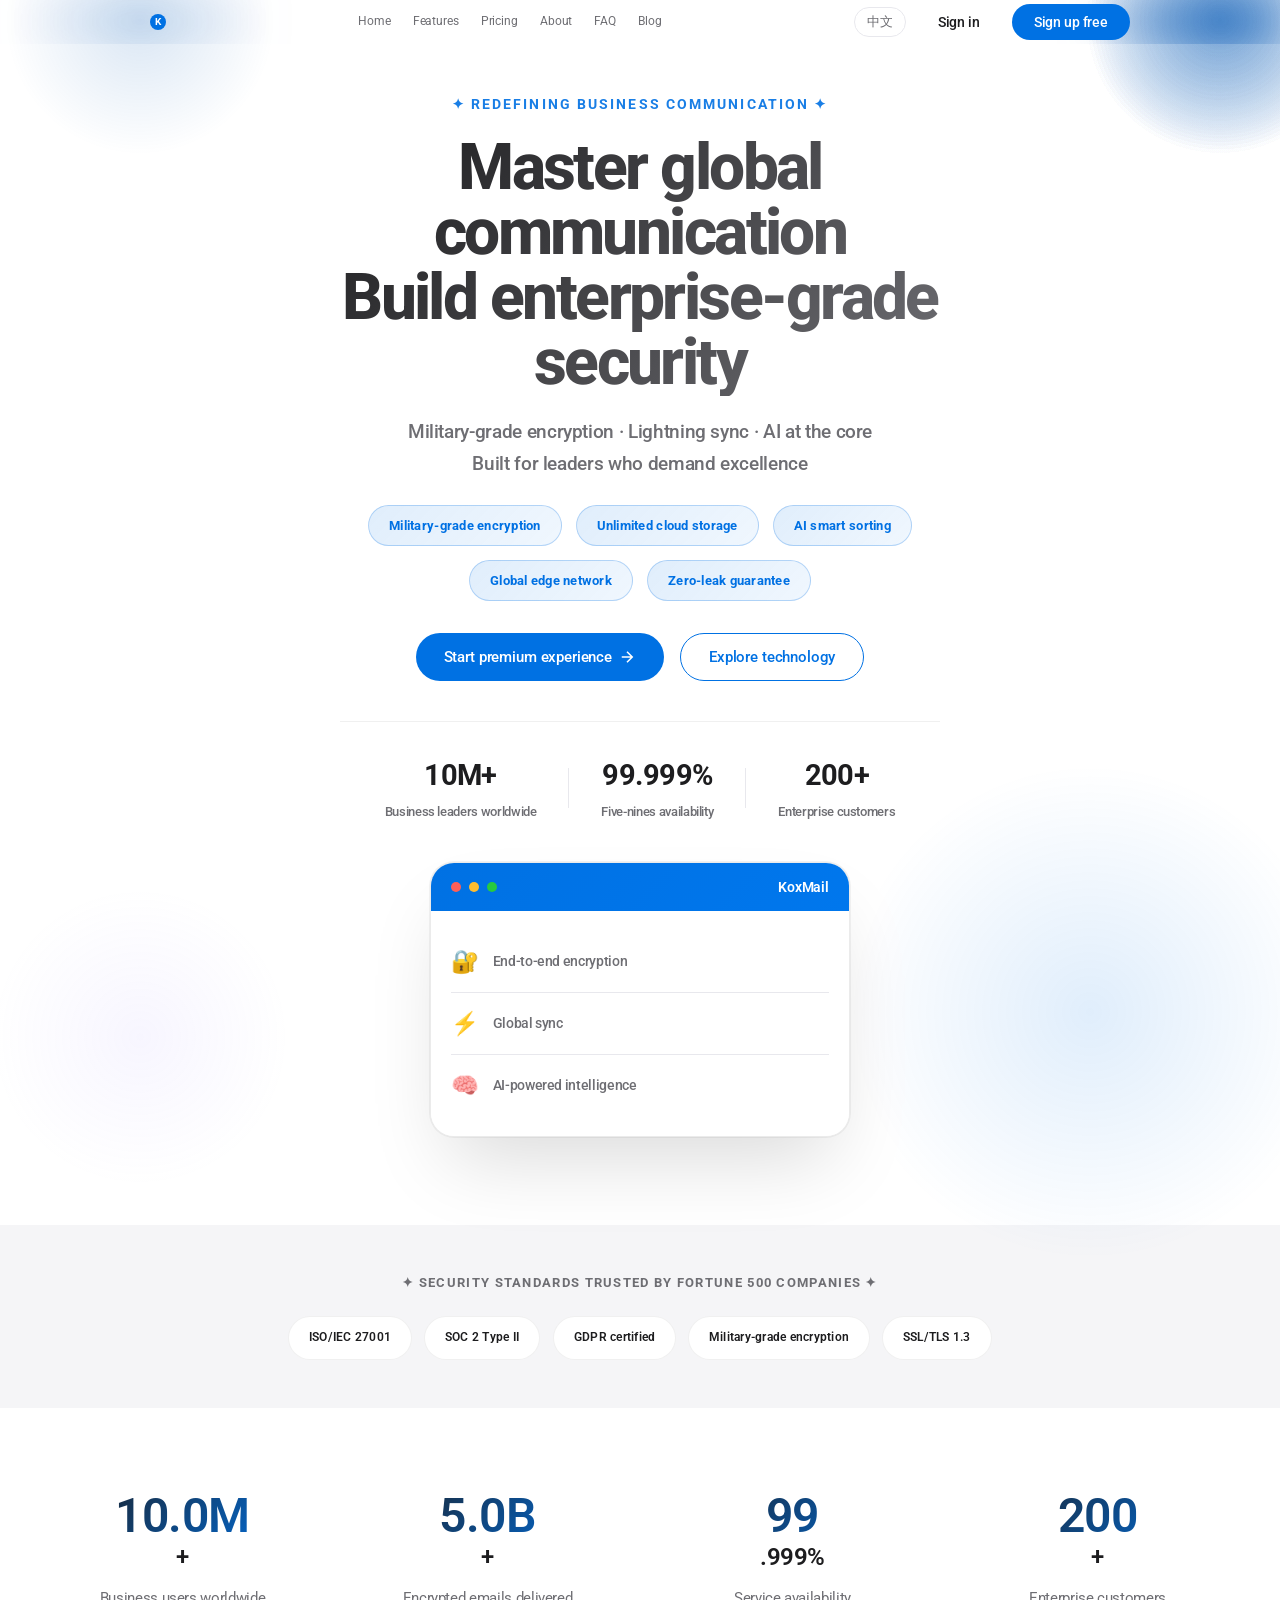
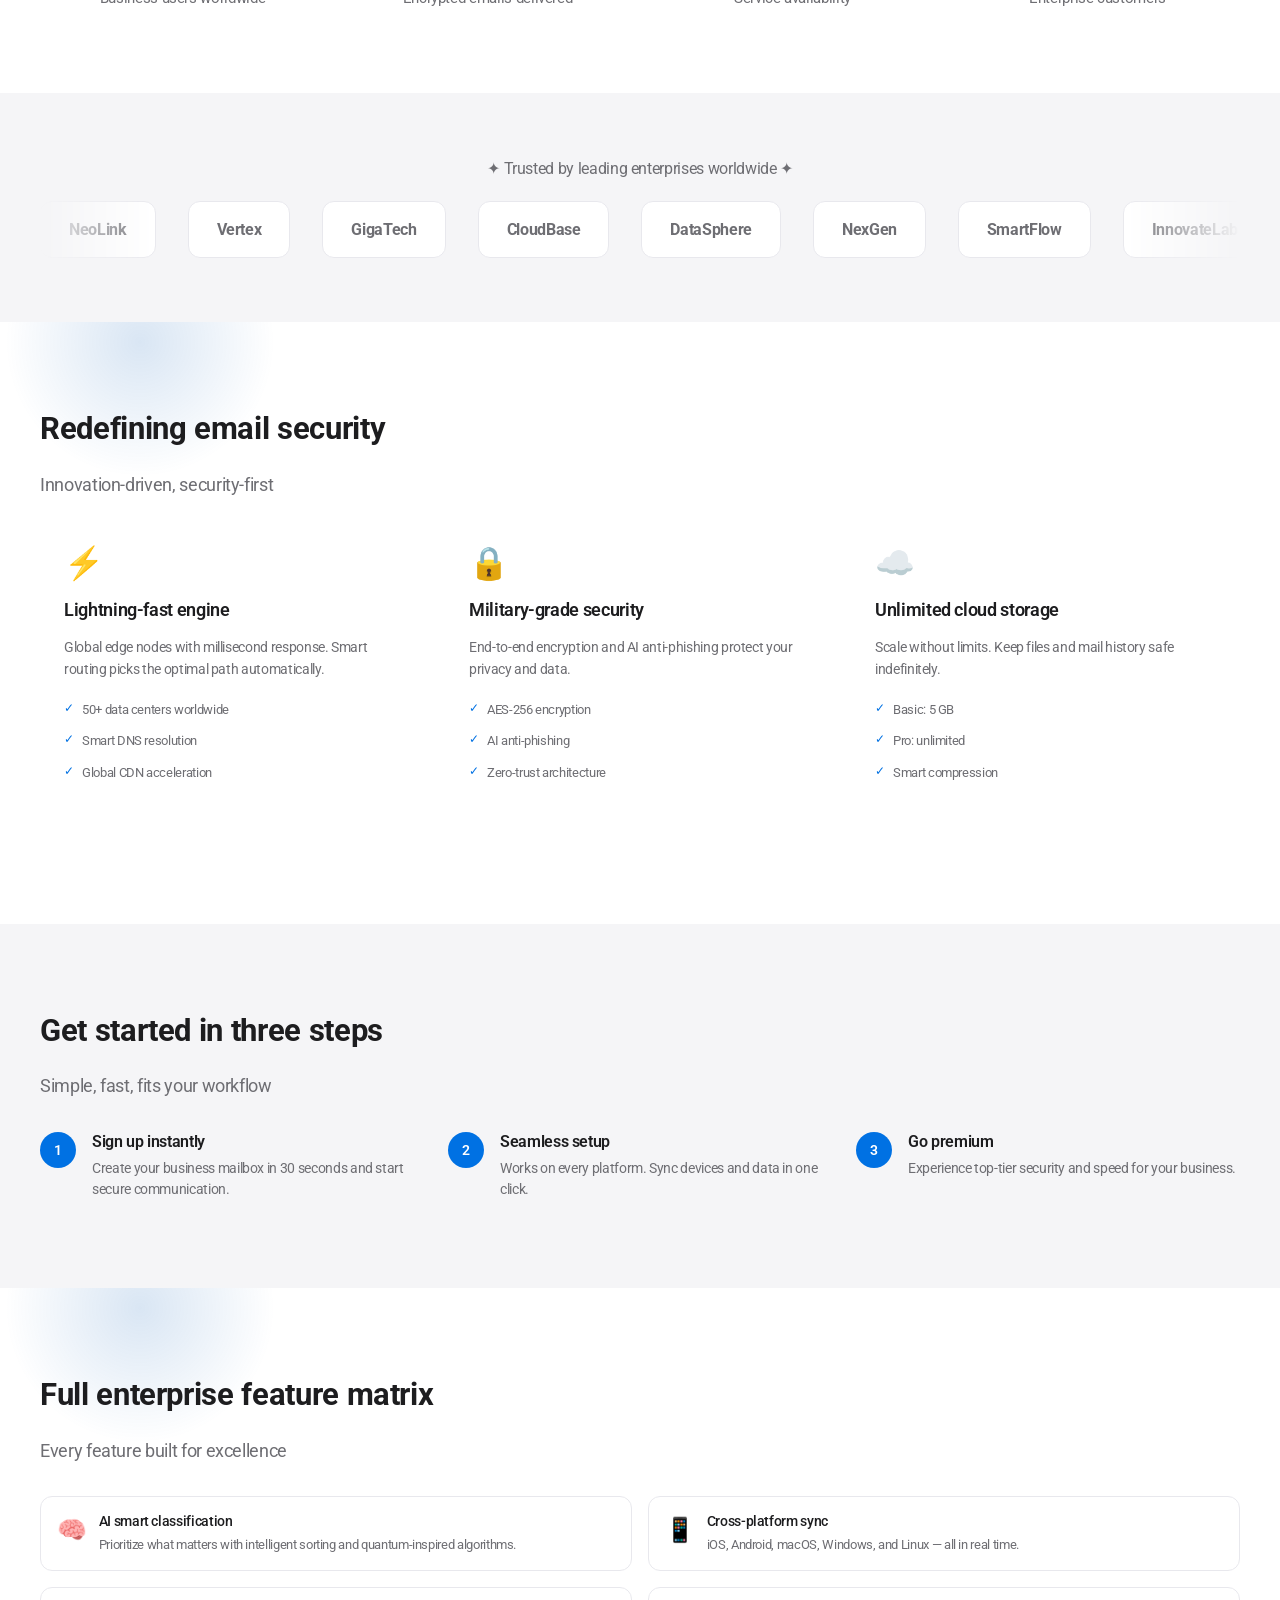
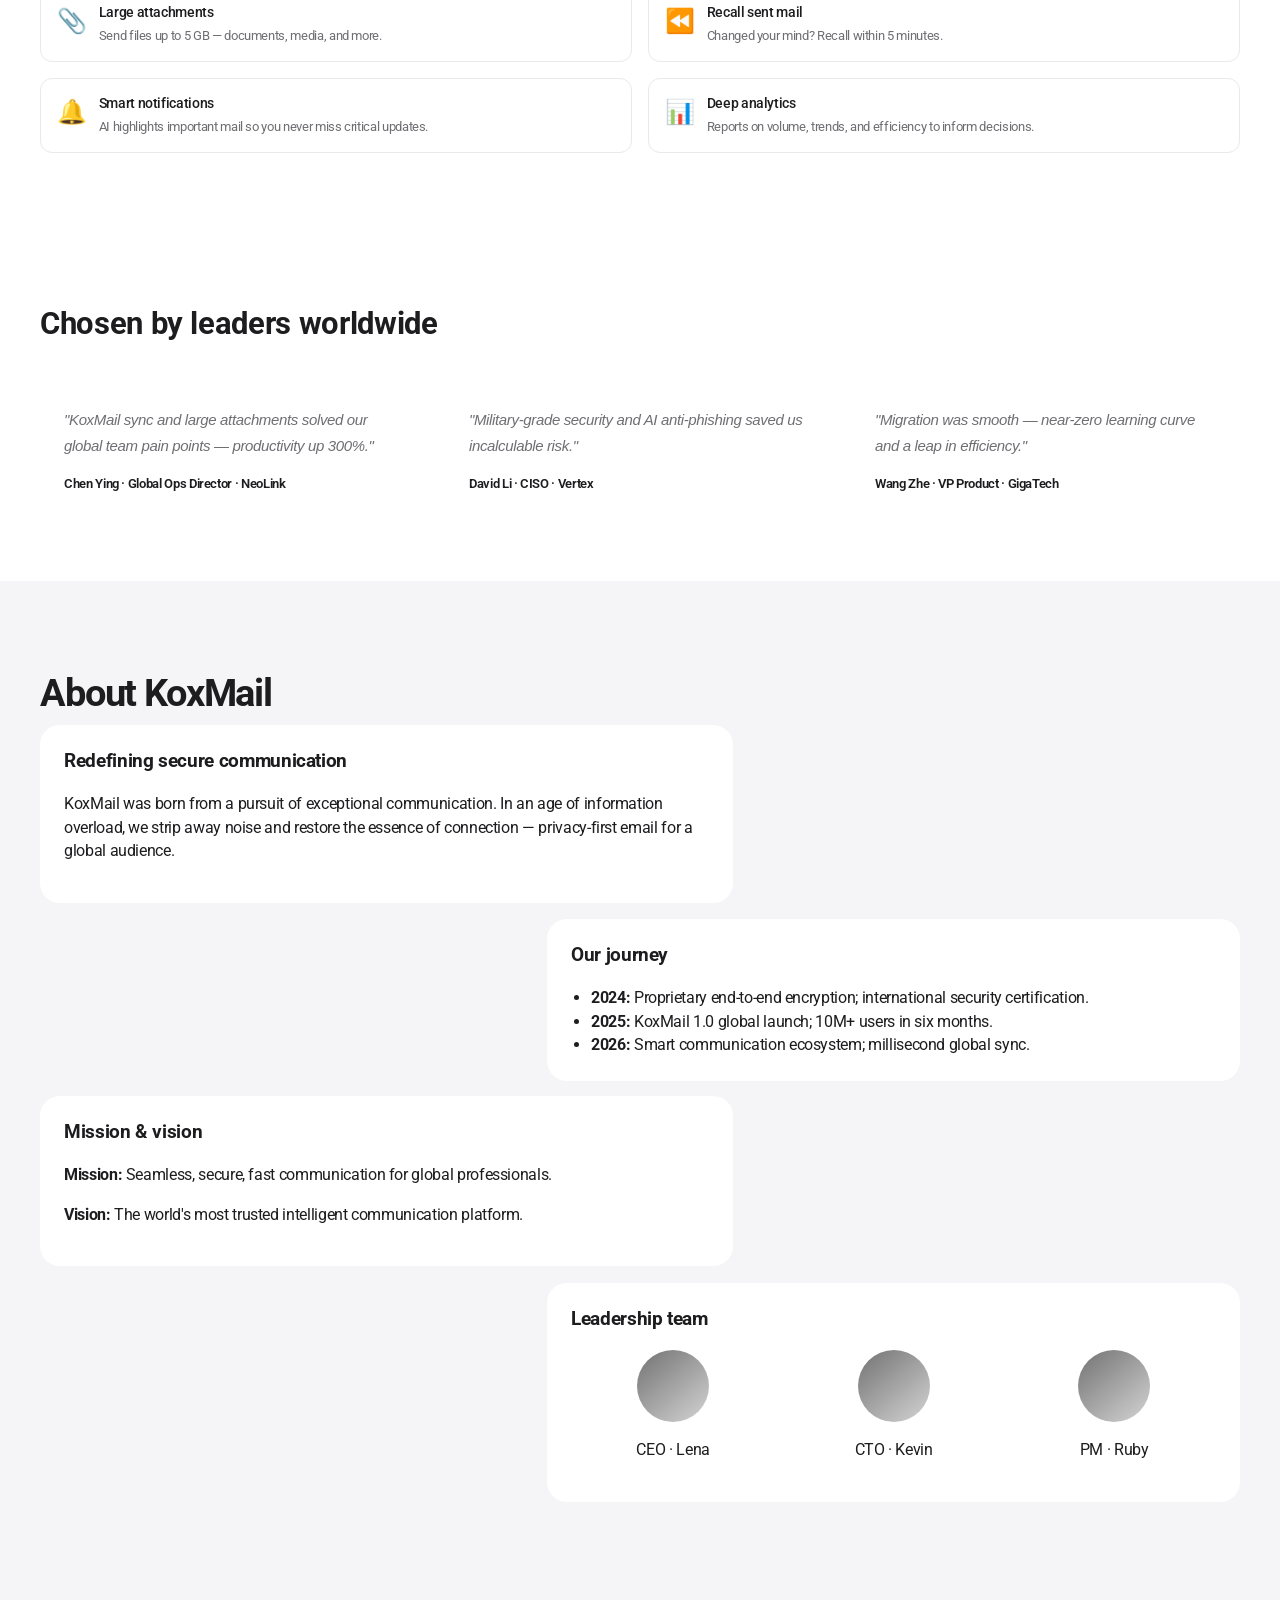
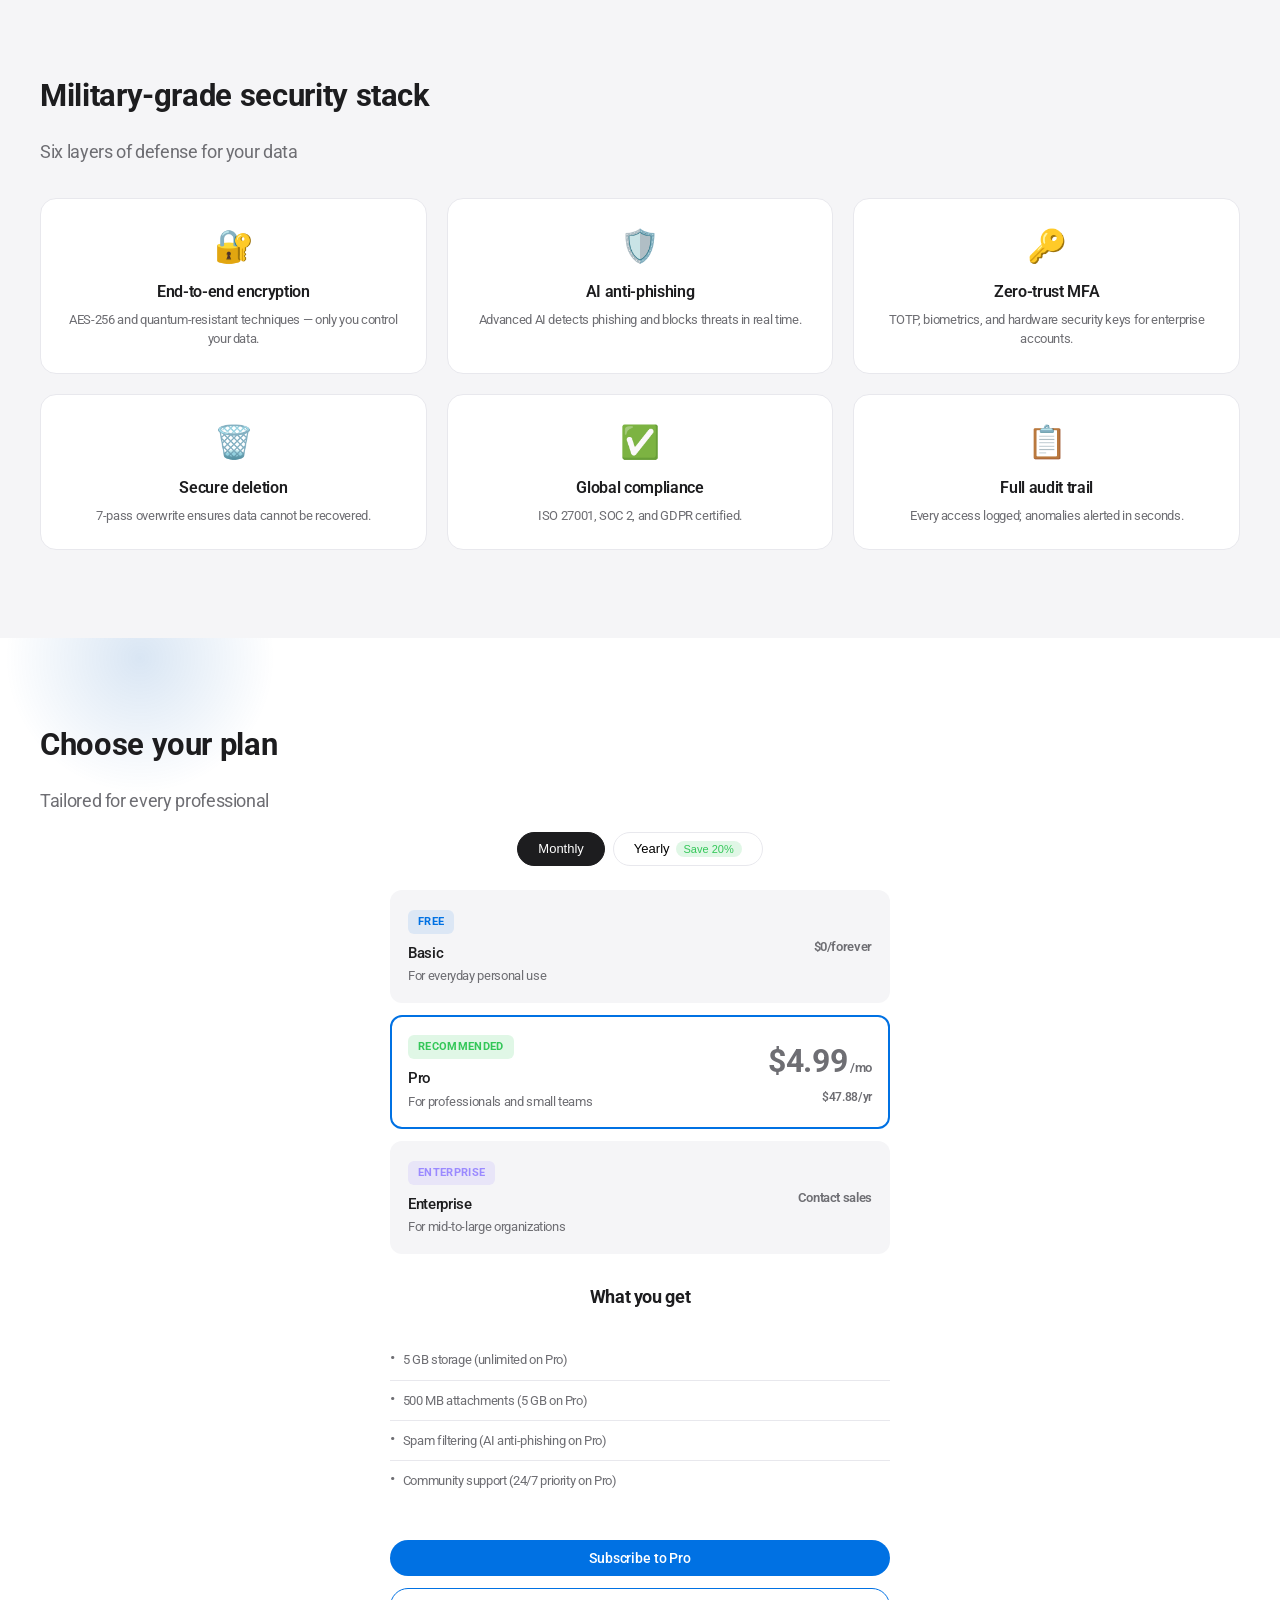
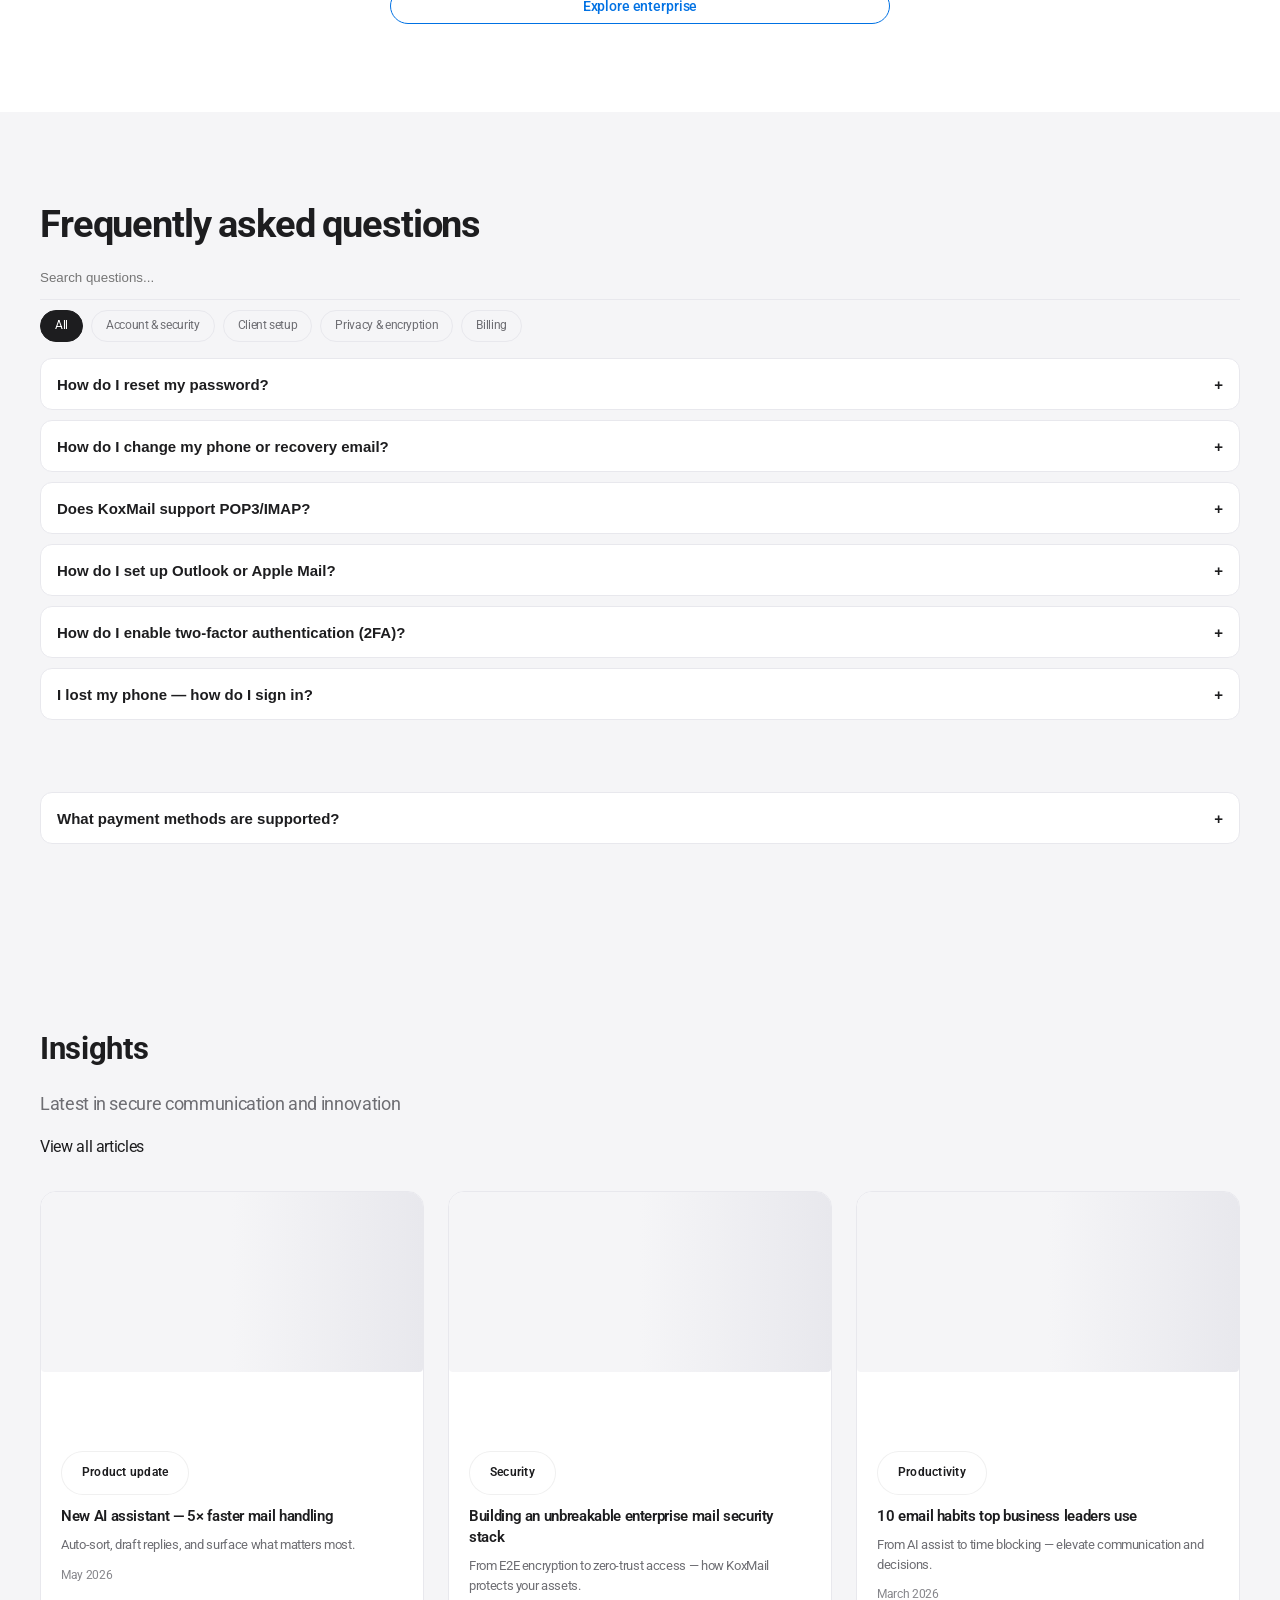
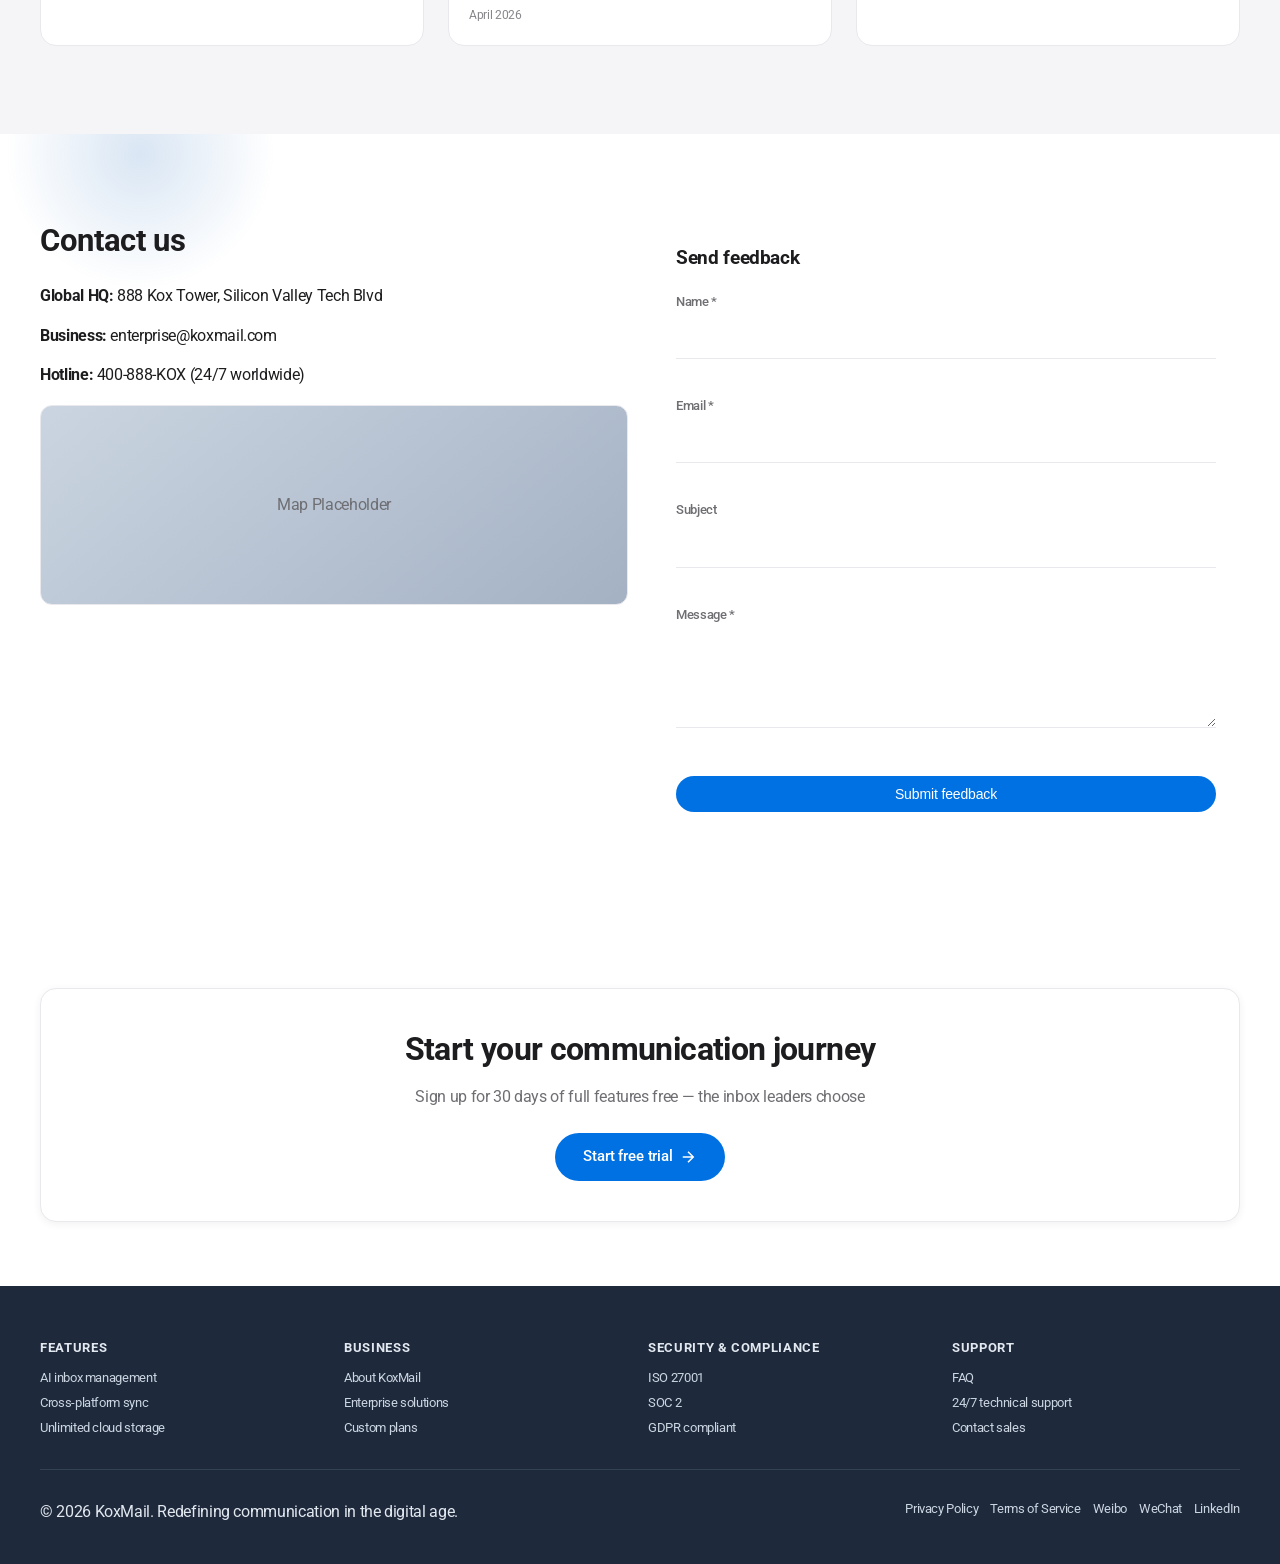
==== commit 28dd57de: "Add Baidu site verification meta tag Added Baidu site verification meta tag for SEO." ====
--- a/index.html
+++ b/index.html
@@ -1,6 +1,7 @@
 <!doctype html>
 <html lang="en">
 <head>
+  <meta name="baidu-site-verification" content="codeva-MCIbitwnRV" />
   <meta charset="UTF-8">
   <meta name="viewport" content="width=device-width, initial-scale=1.0">
   <title>KoxMail - Secure, Efficient Cloud Email</title>
--- a/styles.css
+++ b/styles.css
@@ -1,4 +1,6 @@
 :root {
+  --bg-gradient-start: transparent;
+  --bg-gradient-end: transparent;
   --primary: #0071e3;
   --primary-dark: #0077ed;
   --primary-light: #34c7ff;
@@ -1591,15 +1593,18 @@
   text-align: center;
   max-width: 600px;
   margin: 0 auto 40px;
-  opacity: 0;
-  transform: translateY(20px);
-  animation: fadeInUp 0.8s ease-out forwards;
+  animation: fadeInUp 0.8s ease-out both;
 }
 
 .hero-art {
-  opacity: 0;
-  transform: translateY(30px);
-  animation: fadeInUp 0.8s ease-out 0.3s forwards;
+  animation: fadeInUp 0.8s ease-out 0.3s both;
+}
+
+.hero-content.reveal,
+.hero-art.reveal {
+  opacity: 1;
+  transform: none;
+  transition: none;
 }
 
 @keyframes fadeInUp {
